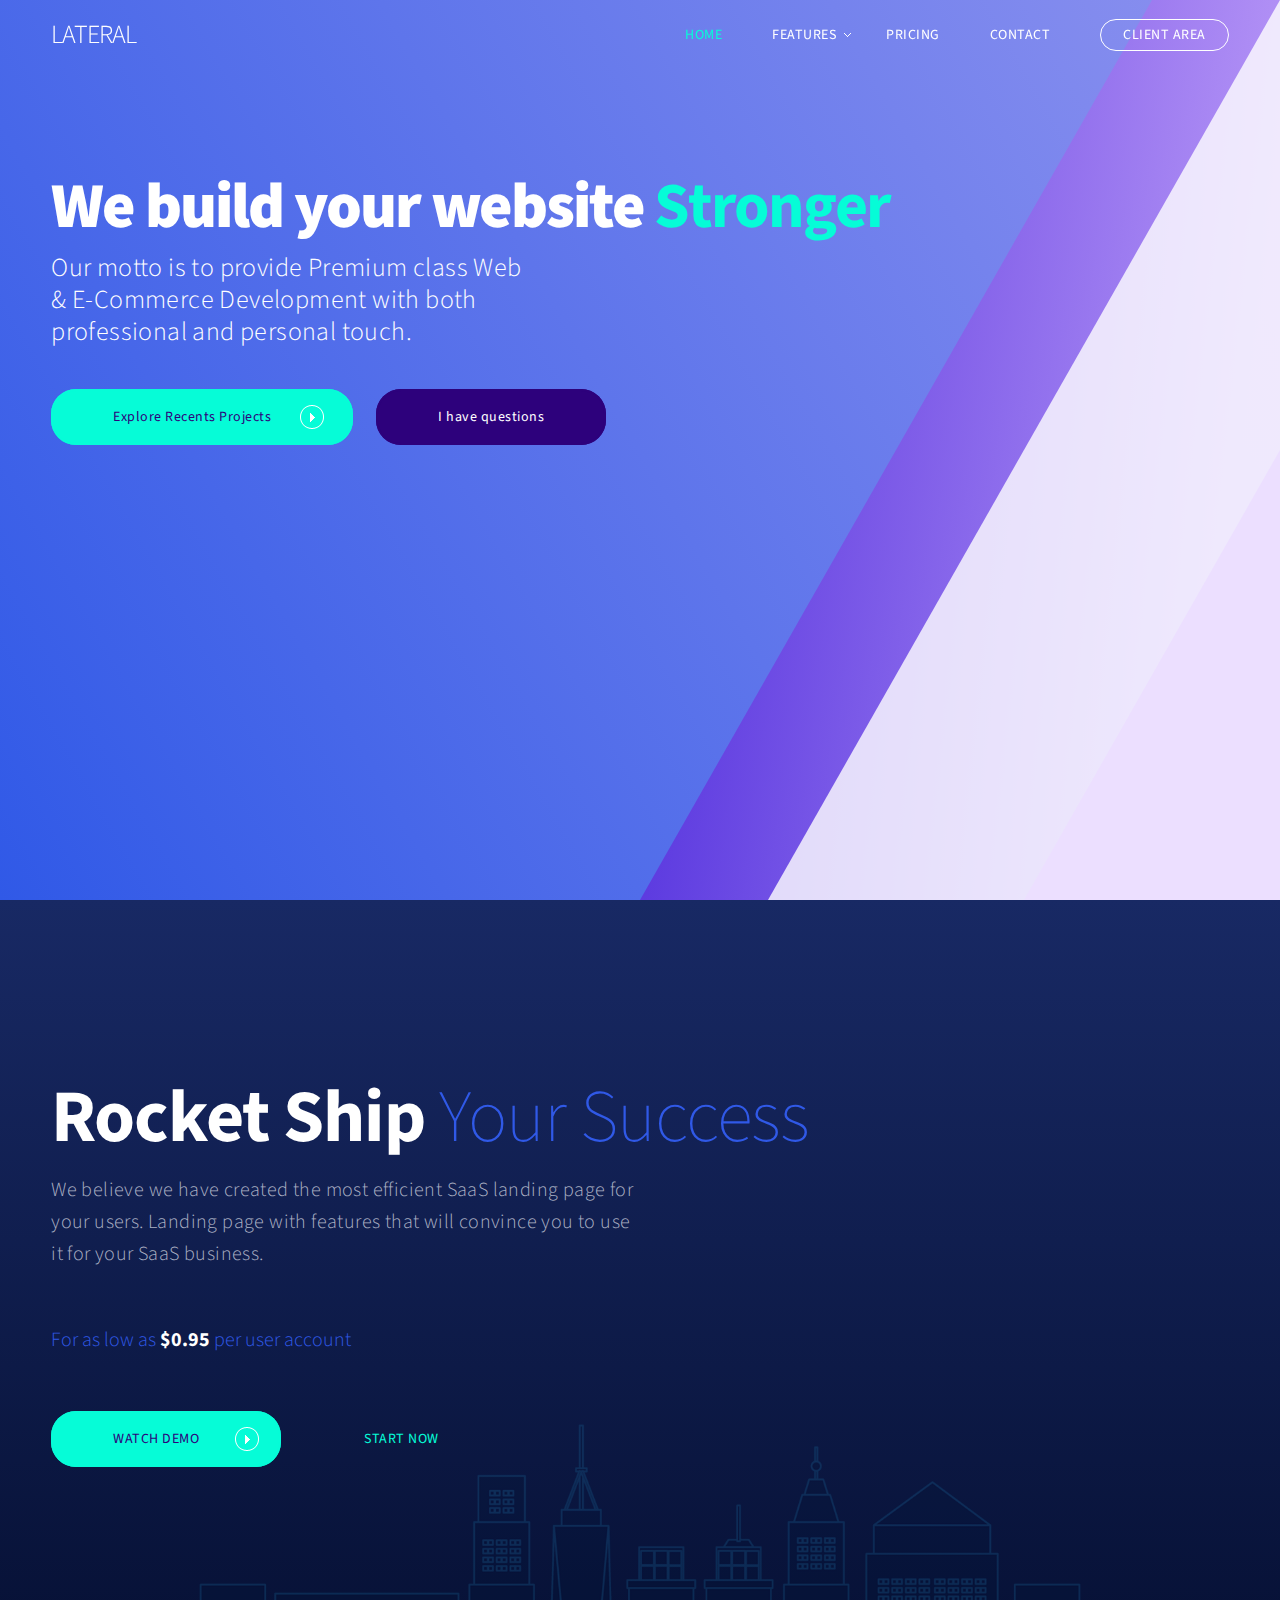
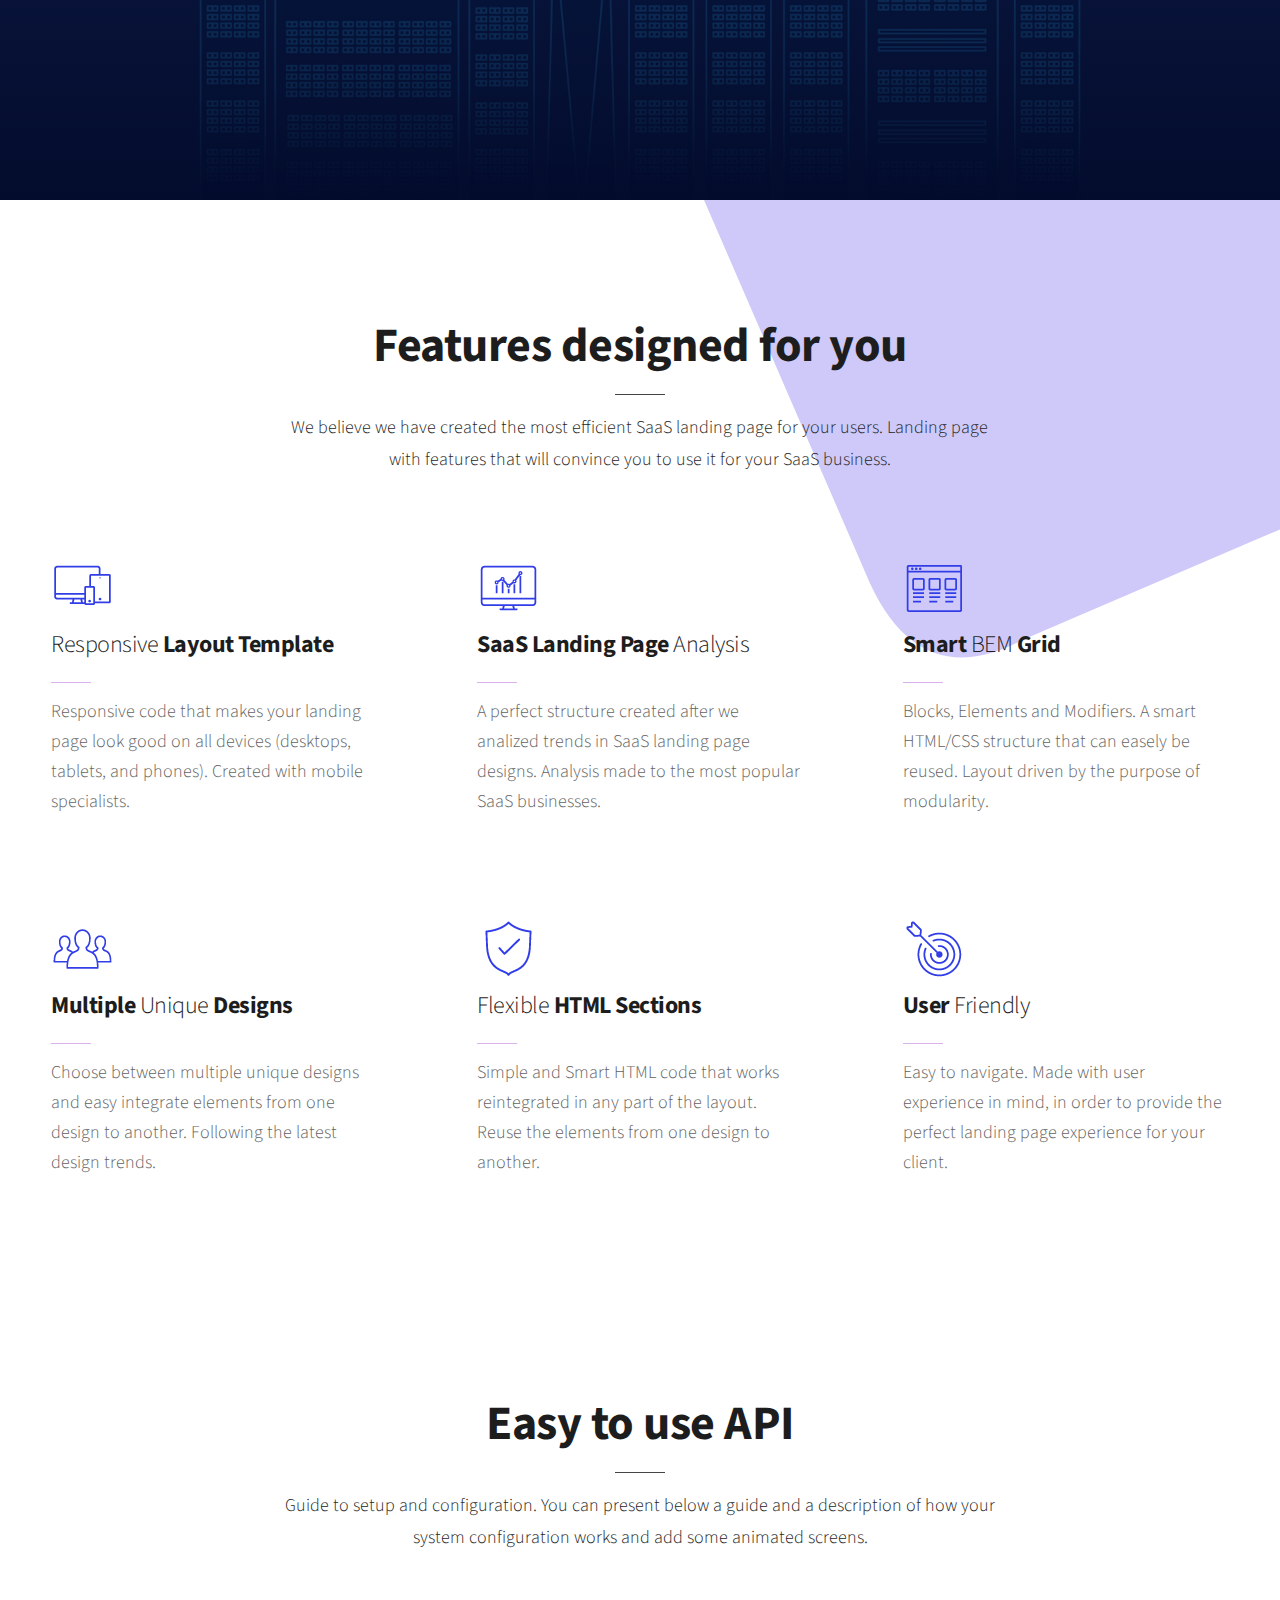
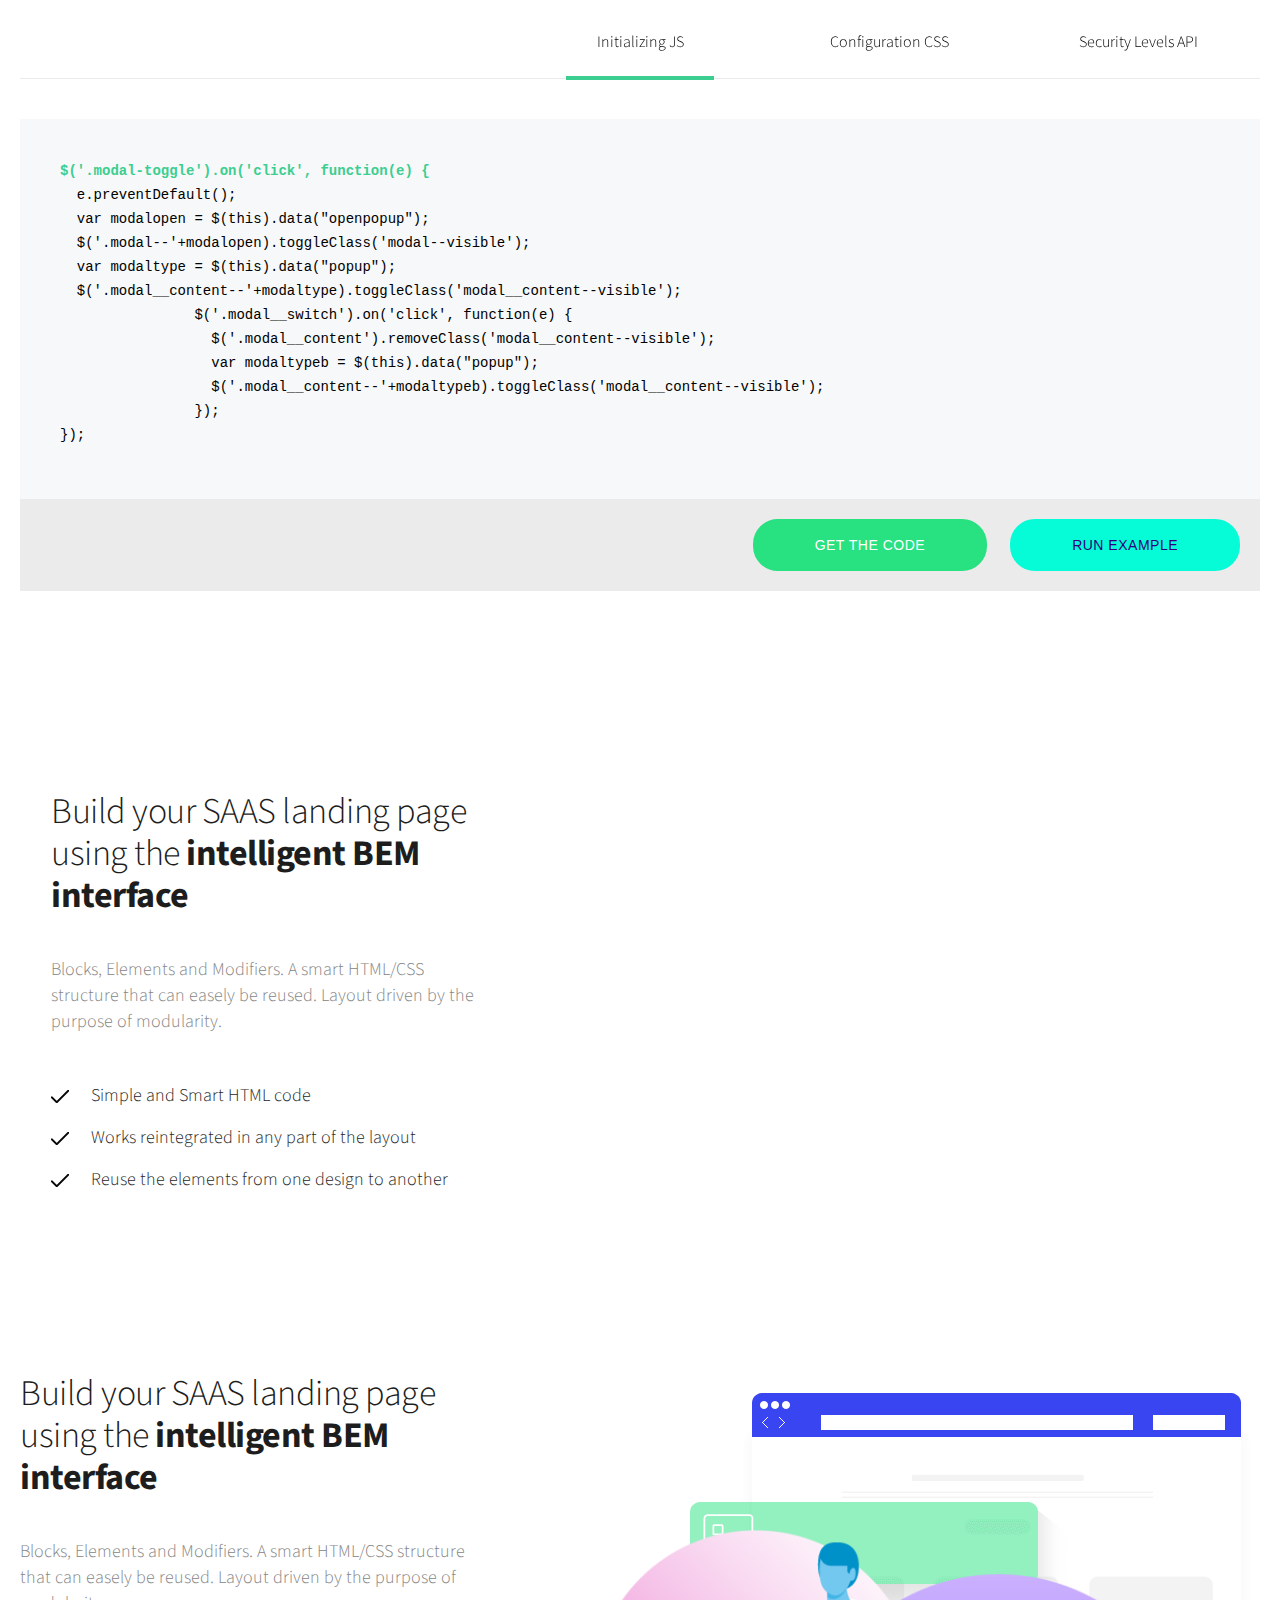
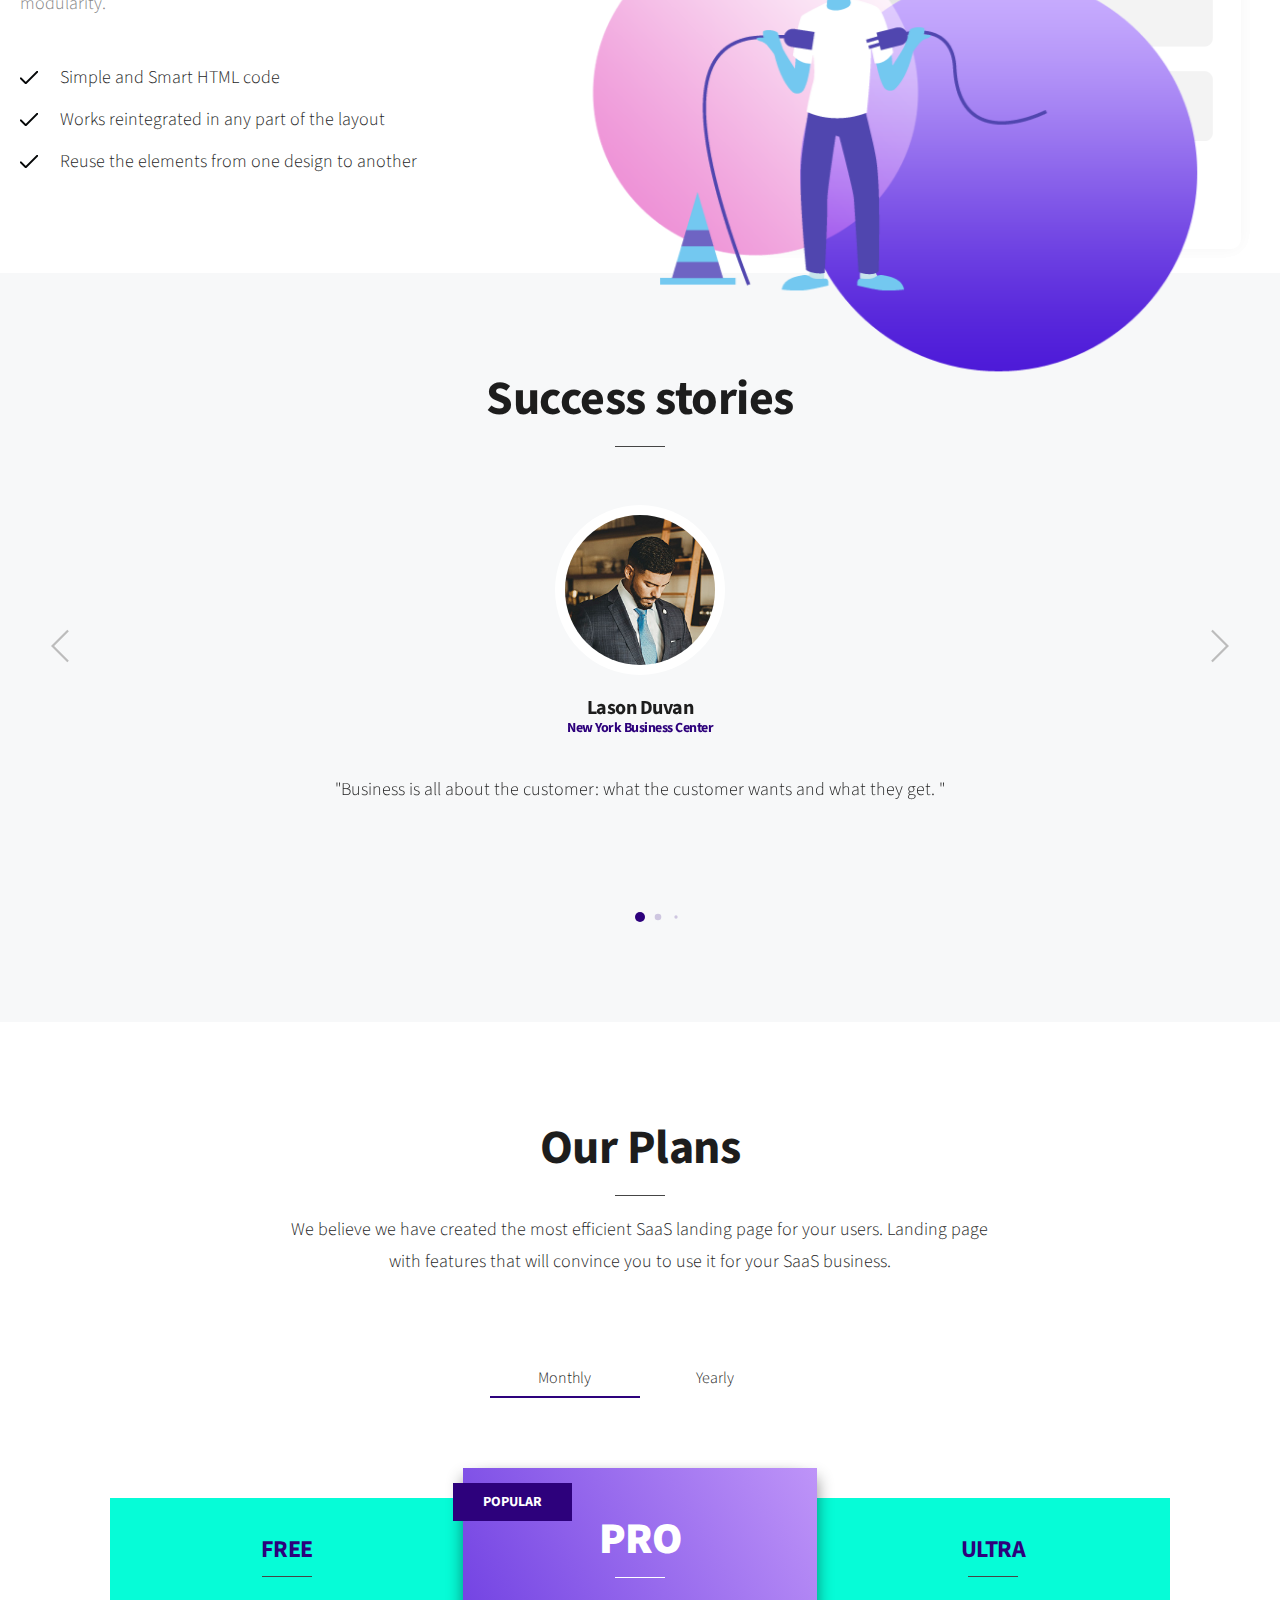
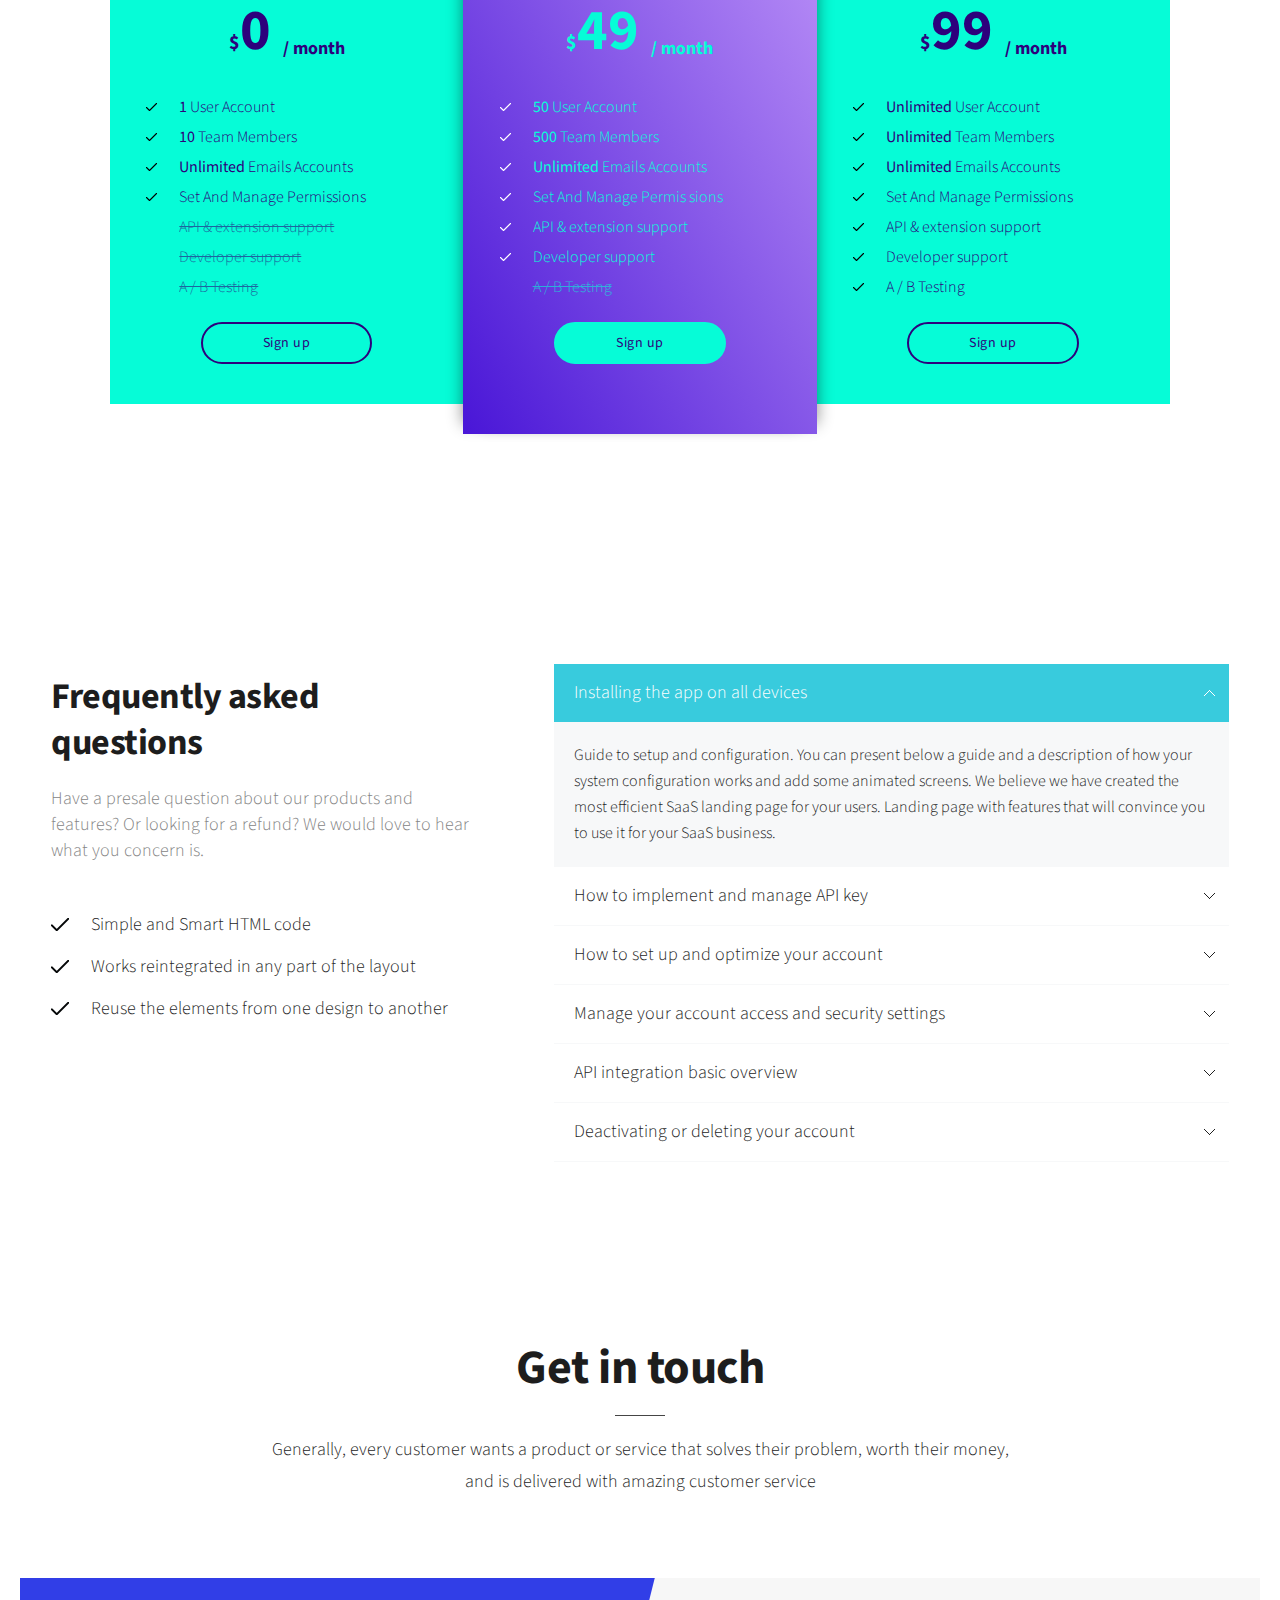
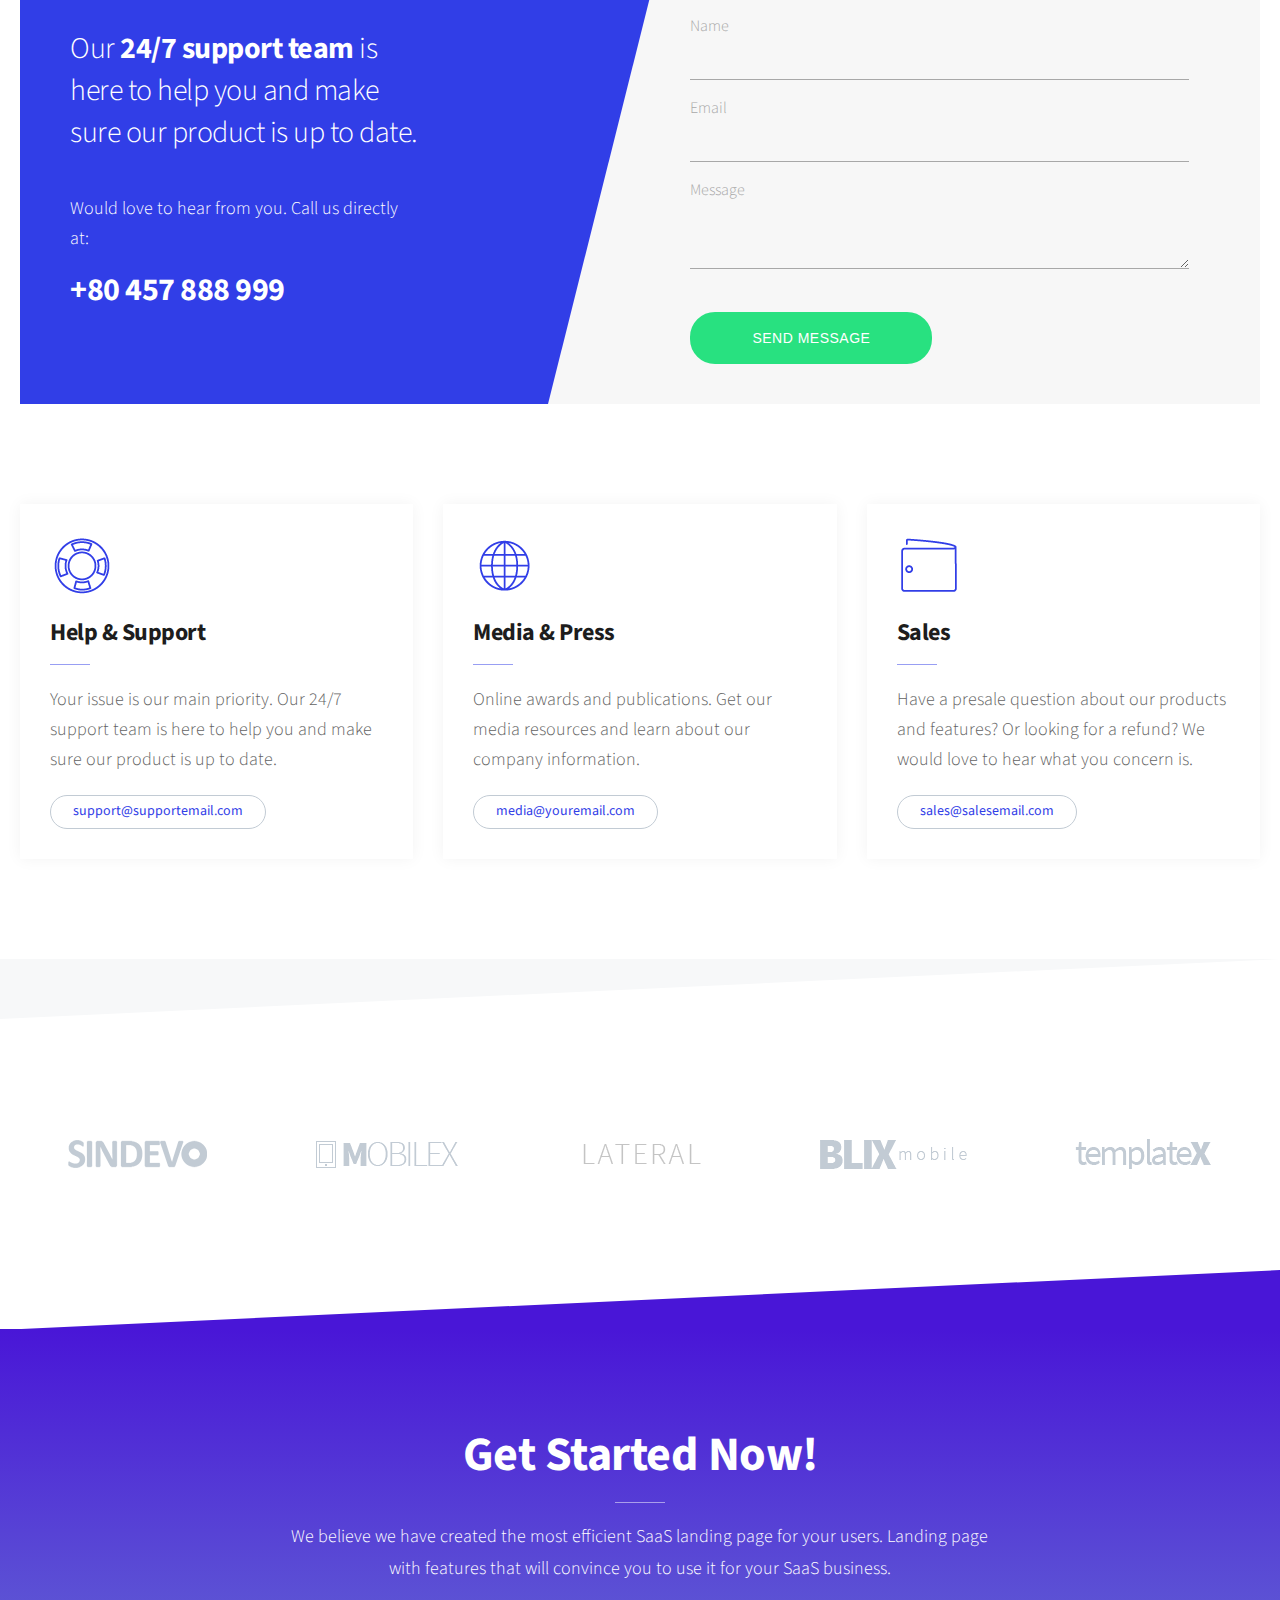
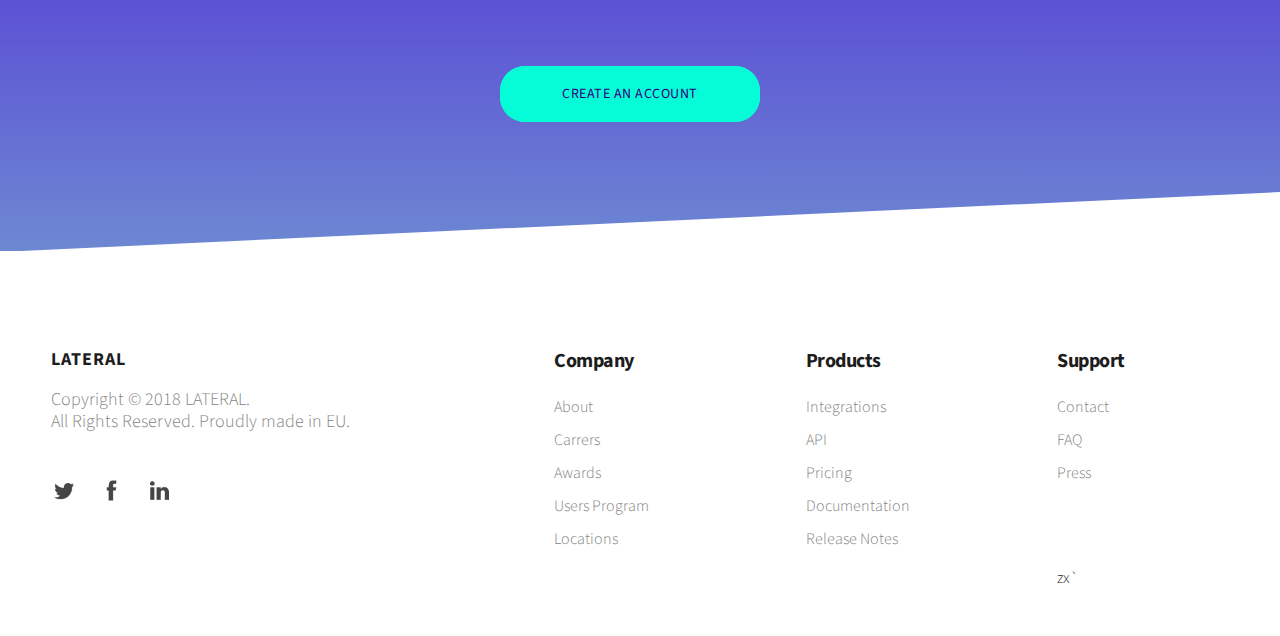
==== index.html @ b5d4213d "first commit" ====
<!DOCTYPE html>
<head>
<meta http-equiv="Content-Type" content="text/html; charset=utf-8" />
<meta name="viewport" content="width=device-width; initial-scale=1; maximum-scale=1" />
<meta name="author" content="SmartTemplates" />
<meta name="description" content="landing page template for saas companies" />
<meta name="keywords" content="landing page template, saas landing page template, saas website template, one page saas template" />
<title>Lateral | Demo 08</title>
<link rel="stylesheet" href="css/swiper.css">
<link rel="stylesheet" href="style.css">
<link href="https://fonts.googleapis.com/css?family=Source+Sans+Pro:300,400,700,900" rel="stylesheet"> 
</head>
<body>
	<header class="header">
		<div class="header__content header__content--fluid-width">
			<div class="header__logo-title">LATERAL</div>
			<nav class="header__menu">                                                                   
				<ul>
					<li><a class="selected header-link" href="#intro">HOME</a></li>
					<li class="menu-item-has-children"><a href="#features" class="header-link">FEATURES</a>
						<ul class="sub-menu">
							<li><a href="#about" class="header-link">OUR PRODUCTS</a></li>
							<li><a href="#about2" class="header-link">HOW IT WORKS</a></li>
							<li><a href="#clients" class="header-link">OUR CLIENTS</a></li>
							<li><a href="#testimonials" class="header-link">TESTIMONIALS</a></li>
							<li><a href="#contact" class="header-link">SUPPORT</a></li>
						</ul>
					</li>
					<li><a href="#pricing" class="header-link">PRICING</a></li>
					<li><a href="#contact" class="header-link">CONTACT</a></li>
					<li class="header__btn header__btn--login modal-toggle" data-openpopup="signuplogin" data-popup="login"><a href="#">CLIENT AREA</a></li>		
				</ul>
			</nav> 
		</div>		
	</header>

	<!-- Section -- intro -->
	<section class="section section--intro" id="intro">
			<div class="section__content section__content--fluid-width section__content--intro">
				<div class="intro">
				    <div class="intro__content">
					<div class="intro__title">
						<strong>We build your website</strong> 
						<div class="intro__title__words-animation">
							<span class="intro__title--word-animated word">Awesome</span>
							<span class="intro__title--word-animated word">Stronger</span>
							<span class="intro__title--word-animated word">Intuitive</span>
						</div>
					</div>
					<div class="intro__subtitle">Our motto is to provide Premium class Web & E-Commerce Development with both professional and personal touch. </div>
					<!-- <div class="intro__description">For as low as <span>5000 INR.</span> per user month</div> -->
					<div class="intro__buttons intro__buttons--left">
						<a href="index.html" class="btn btn--blue-bg btn--play modal-toggle" data-openpopup="animation">Explore Recents Projects</a>
						<a href="index.html" class="btn btn--dark-bg">I have questions</a>
					</div>
				    </div>	
				</div>
			</div>
			<div class="intro-animation">
				<img src="images/intro-animation.png" alt="" title=""/>
			</div>
			<svg class="svg-intro-bottom" xmlns="http://www.w3.org/2000/svg" viewBox="0 0 100 100" preserveAspectRatio="none">
			<defs> <linearGradient id="linear" x1="0" y1="0%" x2="100%" y2="20%" spreadMethod="pad"> <stop offset="0%" stop-color="#4916d7"/> <stop offset="100%" stop-color="#be94f8"/> </linearGradient> </defs>
				<path d="M50,100 L90,0 100,0 100,100 Z" fill="url(#linear)" fill-opacity="0.8"/>
			</svg>
			<svg class="svg-intro-bottom-2" xmlns="http://www.w3.org/2000/svg" viewBox="0 0 100 100" preserveAspectRatio="none">
				<path d="M60,100 L100,0 100,0 100,100 Z" fill="#ffffff" fill-opacity="0.8"/>
			</svg>
			<svg class="svg-intro-bottom-3" xmlns="http://www.w3.org/2000/svg" viewBox="0 0 100 100" preserveAspectRatio="none">
				<path d="M80,100 L100,50 100,100 Z" fill="#ecdfff"/>
			</svg>
	</section>
	

		<!-- Section -- intro -->
		<section class="section section--intro1" id="intro">
			<div class="section__content1 section__content--fluid-width section__content--intro1">
				<div class="intro1">
				    <div class="intro__content1">
					<div class="intro__title1"><span>Rocket Ship </span>Your Success</div>
					<div class="intro__subtitle1">We believe we have created the most efficient SaaS landing page for your users. Landing page with features that will convince you to use it for your SaaS business. </div>
					<div class="intro__description1">For as low as <span>$0.95</span> per user account</div>
					<div class="intro__buttons1 intro__buttons--left">
						<a href="index.html" class="btn btn--blue-bg btn--play modal-toggle" data-openpopup="animation">WATCH DEMO</a>
						<a href="index.html" class="btn btn--red-bg">START NOW</a>
					</div>
				    </div>	
				</div>
			</div>
			<div class="intro-animation1">
				<img src="images/intro-animation1.png" alt="" title=""/>
			</div>
	</section>

	

	<!-- Section -- features -->
	<section class="section section--features" id="features">

		<div class="section__content section__content--fluid-width section__content--features">
				<h2 class="section__title section__title--centered section__title--features">Features designed for you</h2>
			<div class="section__description section__description--centered section__description--features">
			We believe we have created the most efficient SaaS landing page for your users. Landing page with features that will convince you to use it for your SaaS business.
			</div>
			<div class="grid grid--3col grid--features">
			
				<div class="grid__item">
					<div class="grid__icon"><img src="images/icons/icons-64-blue/responsive-64.png" alt="" title=""/></div>
					<h3 class="grid__title"><span>Responsive</span> Layout Template</h3>
					<p class="grid__text">Responsive code that makes your landing page look good on all devices (desktops, tablets, and phones). Created with mobile specialists.</p>
				</div>
				
				<div class="grid__item">
					<div class="grid__icon"><img src="images/icons/icons-64-blue/desktop-chart-64.png" alt="" title=""/></div>
					<h3 class="grid__title">SaaS Landing Page <span>Analysis</span></h3>
					<p class="grid__text">A perfect structure created after we analized trends in SaaS landing page designs. Analysis made to the most popular SaaS businesses.</p>
				</div>
				
				<div class="grid__item">
					<div class="grid__icon"><img src="images/icons/icons-64-blue/browser-64.png" alt="" title=""/></div>
					<h3 class="grid__title">Smart <span>BEM</span> Grid</h3>
					<p class="grid__text">Blocks, Elements and Modifiers. A smart HTML/CSS structure that can easely be reused. Layout driven by the purpose of modularity.</p>
				</div>
			</div>	
			<div class="grid grid--3col grid--features">	
				<div class="grid__item">
					<div class="grid__icon"><img src="images/icons/icons-64-blue/users-64.png" alt="" title=""/></div>
					<h3 class="grid__title">Multiple <span>Unique</span> Designs</h3>
					<p class="grid__text">Choose between multiple unique designs and easy integrate elements from one design to another. Following the latest design trends.</p>
				</div>
				
				<div class="grid__item">
					<div class="grid__icon"><img src="images/icons/icons-64-blue/security-64.png" alt="" title=""/></div>
					<h3 class="grid__title"><span>Flexible</span> HTML Sections</h3>
					<p class="grid__text">Simple and Smart HTML code that works reintegrated in any part of the layout. Reuse the elements from one design to another.</p>
				</div>
				
				<div class="grid__item">
					<div class="grid__icon"><img src="images/icons/icons-64-blue/target-64.png" alt="" title=""/></div>
					<h3 class="grid__title">User <span>Friendly</span></h3>
					<p class="grid__text">Easy to navigate. Made with user experience in mind, in order to provide the perfect landing page experience for your client.</p>
				</div>
			</div>
			<div class="clear"></div>
		</div>
		<svg class="svg-features-top" xmlns="http://www.w3.org/2000/svg" viewBox="0 0 100 100" preserveAspectRatio="none">
			<path d="M55,0 L68,35 Q72,45 80,40 L100,30 100,0 Z" fill="#cec9f9"/>
		</svg>

		
</section>
	
	<!-- Section -- How it works -->
	<section class="section" id="hiw">

		<div class="section__content section__content--fix-width section__content--padding">
				<h2 class="section__title section__title--centered">Easy to use API</h2>
			<div class="section__description section__description--centered">
			Guide to setup and configuration. You can present below a guide and a description of how your system configuration works and add some animated screens.
			</div>
				 <div class="hiw">
						<div class="hiw-titles">
							<div class="hiw-titles__wrapper swiper-wrapper">
								<div class="hiw-titles__slide swiper-slide">
								<span>Initializing JS</span>
								</div>
								<div class="hiw-titles__slide swiper-slide">
								<span>Configuration CSS</span>
								</div>
								<div class="hiw-titles__slide swiper-slide">
								<span>Security Levels API</span>
								</div>
								<div class="hiw-titles__slide swiper-slide">
								<span>Add Instances</span>
								</div>
								<div class="hiw-titles__slide swiper-slide">
								<span>General API Settings</span>
								</div>
							</div>	
						</div>								   

						<div class="hiw-content">
							<div class="hiw-content__wrapper swiper-wrapper">
								<div class="hiw-content__slide swiper-slide">
										<pre>
<strong>$('.modal-toggle').on('click', function(e) {</strong>
  e.preventDefault();
  var modalopen = $(this).data("openpopup");
  $('.modal--'+modalopen).toggleClass('modal--visible');
  var modaltype = $(this).data("popup");
  $('.modal__content--'+modaltype).toggleClass('modal__content--visible');
		$('.modal__switch').on('click', function(e) {
		  $('.modal__content').removeClass('modal__content--visible');
		  var modaltypeb = $(this).data("popup");
		  $('.modal__content--'+modaltypeb).toggleClass('modal__content--visible');
		});
});
										</pre>										
								 </div>
								<div class="hiw-content__slide swiper-slide">
										<pre>
<strong>.hiw-titles__slide{</strong>
	 width: calc(100% / 5);
	 cursor:pointer;
	 padding:30px 0; 
	 margin:0 0 -2px 0;
	 text-align:center;
	 opacity:.4;
	 -webkit-transition: all 1s;
	-moz-transition: all 1s;
	transition: all 1s;
}
										</pre>		
								</div>				
								<div class="hiw-content__slide swiper-slide">
										<pre>
<strong>$(".input__field").focus(function(){</strong>
	$(this).parent().addClass('input--filled');
});

<strong>$('.input__field').blur(function()</strong>
{
	if( !$(this).val() ) {
		  $(this).parent().removeClass('input--filled');
	}
});
										</pre>			
								 </div>
								<div class="hiw-content__slide swiper-slide">
										<pre>
<strong>$('.modal-toggle').on('click', function(e) {</strong>
  e.preventDefault();
  var modalopen = $(this).data("openpopup");
  $('.modal--'+modalopen).toggleClass('modal--visible');
  var modaltype = $(this).data("popup");
  $('.modal__content--'+modaltype).toggleClass('modal__content--visible');
		$('.modal__switch').on('click', function(e) {
		  $('.modal__content').removeClass('modal__content--visible');
		  var modaltypeb = $(this).data("popup");
		  $('.modal__content--'+modaltypeb).toggleClass('modal__content--visible');
		});
});
										</pre>				
								</div>
								<div class="hiw-content__slide swiper-slide">
										<pre>
<strong>.hiw-titles__slide{</strong>
	 width: calc(100% / 5);
	 cursor:pointer;
	 padding:30px 0; 
	 margin:0 0 -2px 0;
	 text-align:center;
	 opacity:.4;
	 -webkit-transition: all 1s;
	-moz-transition: all 1s;
	transition: all 1s;
}
										</pre>			
								</div>
							</div>
						</div>
						
						<div class="hiw-buttons">
							<button class="btn btn--green-bg">GET THE CODE</button>
							<button class="btn btn--blue-bg">RUN EXAMPLE</button>
						</div>
		
				</div>
		</div>
</section>



	<!-- Section -- about -->
	<section class="section" id="about">

			<div class="section__content section__content--fluid-width section__content--about">
				<div class="grid grid--5col grid--about">
				
					<div class="grid__item grid__item--x2">
						<h3 class="grid__title">Build your SAAS landing page using the <span>intelligent BEM interface</span></h3>
						<p class="grid__text">Blocks, Elements and Modifiers. A smart HTML/CSS structure that can easely be reused. Layout driven by the purpose of modularity.</p>
						<ul class="grid__list">
							<li>Simple and Smart HTML code</li> 
							<li>Works reintegrated in any part of the layout</li> 
							<li>Reuse the elements from one design to another</li> 
						</ul>
						
					</div>
					<div class="grid__item grid__item--x3">
						<div class="grid__image grid__image--right" data-paroller-factor="0.2" data-paroller-type="foreground" data-paroller-direction="vertical"><img src="images/desktop-frame-about.png" alt="" title=""/></div>
					</div>
				</div>
			</div>
		
	</section>
	<!-- Section -- about -->

	<!-- Section -- about -->
	<section class="section" id="about2">

		<div class="section__content section__content--fix-width section__content--padding">
			<div class="grid grid--5col grid--about">
			
				<div class="grid__item grid__item--x2">
					<h3 class="grid__title">Build your SAAS landing page using the <span>intelligent BEM interface</span></h3>
					<p class="grid__text">Blocks, Elements and Modifiers. A smart HTML/CSS structure that can easely be reused. Layout driven by the purpose of modularity.</p>
					<ul class="grid__list">
						<li>Simple and Smart HTML code</li> 
						<li>Works reintegrated in any part of the layout</li> 
						<li>Reuse the elements from one design to another</li> 
					</ul>
					
				</div>
				<div class="grid__item grid__item--x3">
					<div class="grid__image grid__image--right"><img src="images/desktop-frame-about.gif" alt="" title=""/></div>
				</div>
			</div>
		</div>
	</section>
	



	
	<!-- Section -- testimonials -->
	<section class="section section--testimonials" id="testimonials">

			<div class="section__content section__content--fluid-width section__content--padding">
			        <h2 class="section__title section__title--centered">Success stories</h2>
					  <div class="testimonials">
						<div class="testimonials__content swiper-wrapper">
							  <div class="testimonials__slide swiper-slide">
								<div class="testimonials__thumb" data-swiper-parallax="-50%"><img src="images/avatar-1.jpg" alt="" title=""/></div>
								<div class="testimonials__source">Lason Duvan <a href="#">New York Business Center</a></div>
								<div class="testimonials__text" data-swiper-parallax="-100%"><p>"Business is all about the customer: what the customer wants and what they get. "</p></div>
								
							  </div>
							  <div class="testimonials__slide swiper-slide">
								<div class="testimonials__thumb" data-swiper-parallax="-50%"><img src="images/avatar-2.jpg" alt="" title=""/></div>
								<div class="testimonials__source">Jada Sacks <a href="#">Paris Tehnics</a></div>
								<div class="testimonials__text" data-swiper-parallax="-100%"><p>" I've internalized it to the point of understanding that the success of my actions and/or endeavors"</p></div>
								
							  </div>
							  <div class="testimonials__slide swiper-slide">
								<div class="testimonials__thumb" data-swiper-parallax="-50%"><img src="images/avatar-3.jpg" alt="" title=""/></div>
								<div class="testimonials__source">Lason Duvan <a href="#">Music Software</a></div>
								<div class="testimonials__text" data-swiper-parallax="-100%"><p>"The American Dream is that any man or woman, despite of his or her background, can change their circumstances"</p></div>
								
							  </div>
							  <div class="testimonials__slide swiper-slide">
								<div class="testimonials__thumb" data-swiper-parallax="-50%"><img src="images/avatar-4.jpg" alt="" title=""/></div>
								<div class="testimonials__source">Duran Jackson <a href="#">New York Business Center</a></div>
								<div class="testimonials__text" data-swiper-parallax="-100%"><p>"Generally, every customer wants a product or service that solves their problem, worth their money"</p></div>
								
							  </div>
							  <div class="testimonials__slide swiper-slide">
								<div class="testimonials__thumb" data-swiper-parallax="-50%"><img src="images/avatar-5.jpg" alt="" title=""/></div>
								<div class="testimonials__source">Maria Allesi <a href="#">Italy Solutions</a></div>
								<div class="testimonials__text" data-swiper-parallax="-100%"><p>"No one can make you successful; the will to success comes from within.' I've made this my motto."</p></div>
								
							  </div>
							  <div class="testimonials__slide swiper-slide">
								<div class="testimonials__thumb" data-swiper-parallax="-50%"><img src="images/avatar-6.jpg" alt="" title=""/></div>
								<div class="testimonials__source">Jenifer Patrison<a href="#">App Dating</a></div>
								<div class="testimonials__text" data-swiper-parallax="-100%"><p>"Can change their circumstances and rise as high as they are willing to work"</p></div>
								
							  </div>  
						</div>
						
						<div class="testimonials__pagination swiper-pagination"></div>
						        <div class="testimonials__button--next swiper-button-next"></div>
							<div class="testimonials__button--prev swiper-button-prev"></div>
					</div>
				<div class="clear"></div>
			</div>
		
	</section>	
	
	
	<!-- Section -- pricing -->
	<section class="section" id="pricing">

			<div class="section__content section__content--fluid-width section__content--padding">
			        <h2 class="section__title section__title--centered">Our Plans</h2>
				<div class="section__description section__description--centered">
				We believe we have created the most efficient SaaS landing page for your users. Landing page with features that will convince you to use it for your SaaS business.
				</div>
				
					
					<div class="pricing">
						<div class="pricing__switcher switcher">
							<div class="switcher__buttons">
								<div class="switcher__button switcher__button--enabled">Monthly</div> 
								<div class="switcher__button">Yearly</div>
								<div class="switcher__border"></div>
							</div>
							
						</div>

					
						<div class="pricing__plan">
							<h3 class="pricing__title">FREE</h3>   
							<div class="pricing__values">
								<div class="pricing__value pricing__value--show"><span>$</span>0 <b>/ month</b></div>
								<div class="pricing__value pricing__value--hide pricing__value--hidden"><span>$</span>0 <b>/ yearly</b></div>
							</div>	
							<ul class="pricing__list">
								<li><b>1</b> User Account</li>
								<li><b>10</b> Team Members</li>
								<li><b>Unlimited</b> Emails Accounts</li>	
								<li>Set And Manage Permissions</li>
								<li class="disabled">API &amp; extension support</li>	
								<li class="disabled">Developer support</li>
					 			<li class="disabled">A / B Testing</li>			
							</ul> 
							<a class="pricing__signup" href="">Sign up</a>
						</div>
						<div class="pricing__plan pricing__plan--popular">
						         <div class="pricing__badge-bg"></div>
							 <div class="pricing__badge-text">POPULAR</div>
							<h3 class="pricing__title">PRO</h3>       
							<div class="pricing__values">
								<div class="pricing__value pricing__value--show"><span>$</span>49 <b>/ month</b></div>
								<div class="pricing__value pricing__value--hide pricing__value--hidden"><span>$</span>529 <b>/ yearly</b></div>
							</div>
							<ul class="pricing__list">
								<li><b>50</b> User Account</li>
								<li><b>500</b> Team Members</li>
								<li><b>Unlimited</b> Emails Accounts</li>	
								<li>Set And Manage Permis sions</li>
								<li>API &amp; extension support</li>	
								<li>Developer support</li>
					 			<li class="disabled">A / B Testing</li>		
							</ul> 
							<a class="pricing__signup" href="">Sign up</a>
						</div>
						<div class="pricing__plan">
							<h3 class="pricing__title">ULTRA</h3>       
							<div class="pricing__values">
								<div class="pricing__value pricing__value--show"><span>$</span>99 <b>/ month</b></div>
								<div class="pricing__value pricing__value--hide pricing__value--hidden"><span>$</span>900 <b>/ yearly</b></div>
							</div>
							<ul class="pricing__list">
								<li><b>Unlimited</b> User Account</li>
								<li><b>Unlimited</b> Team Members</li>
								<li><b>Unlimited</b> Emails Accounts</li>	
								<li>Set And Manage Permissions</li>
								<li>API &amp; extension support</li>	
								<li>Developer support</li>
					 			<li>A / B Testing</li>
			
							</ul> 
							<a class="pricing__signup" href="">Sign up</a>
						</div> 	
					</div>
				
				<div class="clear"></div>
			</div>
		
	</section>

	<!-- Section -->
	<section class="section" id="faq">
		<div class="section__content section__content--fluid-width section__content--padding">

			<div class="grid grid--5col grid--faq">
			
				<div class="grid__item grid__item--x2">
					<h3 class="grid__title">Frequently asked questions</h3>
					<p class="grid__text">Have a presale question about our products and features? Or looking for a refund? We would love to hear what you concern is. </p>
					<ul class="grid__list">
						<li>Simple and Smart HTML code</li> 
						<li>Works reintegrated in any part of the layout</li> 
						<li>Reuse the elements from one design to another</li> 
					</ul>
					
				</div>
				<div class="grid__item grid__item--x3">
					<div class="faq">
						<div class="faq__item">
						  <input class="faq__input" id="faq1" type="radio" name="faq" checked>
						  <label class="faq__label" for="faq1">Installing the app on all devices <span></span></label>
						  <div class="faq__content">
							<p>Guide to setup and configuration. You can present below a guide and a description of how your system configuration works and add some animated screens. We believe we have created the most efficient SaaS landing page for your users. Landing page with features that will convince you to use it for your SaaS business. </p>
						  </div>
						</div>
						<div class="faq__item">
						  <input class="faq__input" id="faq2" type="radio" name="faq">
						  <label class="faq__label" for="faq2">How to implement and manage API key <span></span></label>
						  <div class="faq__content">
							<p>We believe we have created the most efficient SaaS landing page for your users. Landing page with features that will convince you to use it for your SaaS business. Generally, every customer wants a product or service that solves their problem, worth their money, and is delivered with amazing customer service </p>
						  </div>
						</div>
						<div class="faq__item">
						  <input class="faq__input" id="faq3" type="radio" name="faq">
						  <label class="faq__label" for="faq3">How to set up and optimize your account <span></span></label>
						  <div class="faq__content">
							<p>Landing page with features that will convince you to use it for your SaaS business. Generally, every customer wants a product or service that solves their problem, worth their money, and is delivered with amazing customer serviceWe believe we have created the most efficient SaaS landing page for your users.  </p>
						  </div>
						</div>
						<div class="faq__item">
						  <input class="faq__input" id="faq4" type="radio" name="faq">
						  <label class="faq__label" for="faq4">Manage your account access and security settings <span></span></label>
						  <div class="faq__content">
							<p>Guide to setup and configuration. You can present below a guide and a description of how your system configuration works and add some animated screens. We believe we have created the most efficient SaaS landing page for your users. Landing page with features that will convince you to use it for your SaaS business. </p>
						  </div>
						</div>
						<div class="faq__item">
						  <input class="faq__input" id="faq5" type="radio" name="faq">
						  <label class="faq__label" for="faq5">API integration basic overview <span></span></label>
						  <div class="faq__content">
							<p>We believe we have created the most efficient SaaS landing page for your users. Landing page with features that will convince you to use it for your SaaS business. Generally, every customer wants a product or service that solves their problem, worth their money, and is delivered with amazing customer service </p>
						  </div>
						</div>
						<div class="faq__item">
						  <input class="faq__input" id="faq6" type="radio" name="faq">
						  <label class="faq__label" for="faq6">Deactivating or deleting your account <span></span></label>
						  <div class="faq__content">
							<p>Landing page with features that will convince you to use it for your SaaS business. Generally, every customer wants a product or service that solves their problem, worth their money, and is delivered with amazing customer serviceWe believe we have created the most efficient SaaS landing page for your users.  </p>
						  </div>
						</div>
					</div>
				</div>
			</div>
			
			


		</div>
</section>
<!-- Section contact -->
<section class="section" id="contact">

	<div class="section__content section__content--fix-width section__content--padding">
			<h2 class="section__title section__title--centered">Get in touch</h2>
		<div class="section__description section__description--centered">
		Generally, every customer wants a product or service that solves their problem, worth their money, and is delivered with amazing customer service
		</div>
	
		<div class="grid grid--5col grid--contact">
			   
			<div class="grid__item grid__item--x2 grid__item--padding">
				<h3 class="grid__title">Our <span>24/7 support team</span> is here to help you and make sure our product is up to date.</h3>
				<p class="grid__text" style="color:white;">Would love to hear from you. Call us directly at:</p>
				<a href="tel:+80457888999" class="grid__more">+80 457 888 999</a>
			</div>
			<div class="grid__item grid__item--x3 grid__item--form">
					<div class="grid__form form">
						<svg class="svg-form-left" xmlns="http://www.w3.org/2000/svg" viewBox="0 0 100 100" preserveAspectRatio="none"><polygon fill="#313ee7" points="0,0 100,0 0,100"/></svg>
						<form class="form__container" id="ContactForm" method="post" action="index.html">
						
						<div class="form__row">
								<label class="form__label" for="namec">Name</label>
							<input name="namec" id="namec" class="form__input" type="text"/>
							<span class="form__row-border"></span>
						</div>
						<div class="form__row">
								<label class="form__label">Email</label>
							<input name="emailc" class="form__input" type="text"/>	
							<span class="form__row-border"></span>									
						</div>
						<div class="form__row">
								 <label class="form__label">Message</label>
							<textarea name="message" class="form__textarea" rows="3" cols="3"></textarea>
							<span class="form__row-border"></span>
						</div>
						
						
						<input type="submit" name="submit" class="form__submit btn btn--green-bg" id="submitc" value="SEND MESSAGE" />
						</form>
					</div>
			</div>
		</div>
	</div>

</section>
	
<!-- Section -->
<section class="section" id="support">
	<div class="section__content section__content--fix-width section__content--padding">	
		<div class="grid grid--3col grid--support">
		
			<div class="grid__item grid__item--padding">
				<div class="grid__icon"><img src="images/icons/icons-64-blue/support-64.png" alt="" title=""/></div>
				<h3 class="grid__title">Help &amp; Support</h3>
				<p class="grid__text">Your issue is our main priority. Our 24/7 support team is here to help you and make sure our product is up to date.</p>
				<a href="#" class="grid__more">support@supportemail.com</a>
			</div>
			<div class="grid__item grid__item--padding">
				<div class="grid__icon"><img src="images/icons/icons-64-blue/globe-64.png" alt="" title=""/></div>
				<h3 class="grid__title">Media &amp; Press</h3>
				<p class="grid__text">Online awards and publications. Get our media resources and learn about our company information.		
				</p>
				<a href="#" class="grid__more">media@youremail.com</a>
			</div>
			<div class="grid__item grid__item--padding">
				<div class="grid__icon"><img src="images/icons/icons-64-blue/wallet-64.png" alt="" title=""/></div>
				<h3 class="grid__title">Sales</h3>
				<p class="grid__text">Have a presale question about our products and features? Or looking for a refund? We would love to hear what you concern is.
				</p>
				<a href="#" class="grid__more">sales@salesemail.com</a>
			</div>
		</div>
		<div class="clear"></div>
	</div>

</section>


	<!-- Section -->
	<section class="section section--clients" id="clients">
			<div class="section__content section__content--fluid-width">
				<div class="grid grid--5col">
				
					<div class="grid__item">
						<div class="grid__client-logo"><a href="#"><img src="images/clients/clients-logo1.png" alt="" title=""/></a></div>
					</div>
					<div class="grid__item">
						<div class="grid__client-logo"><a href="#"><img src="images/clients/clients-logo2.png" alt="" title=""/></a></div>
					</div>
					<div class="grid__item">
						<div class="grid__client-logo"><a href="#"><img src="images/clients/clients-logo3.png" alt="" title=""/></a></div>
					</div>
					<div class="grid__item">
						<div class="grid__client-logo"><a href="#"><img src="images/clients/clients-logo4.png" alt="" title=""/></a></div>
					</div>
					<div class="grid__item">
						<div class="grid__client-logo"><a href="#"><img src="images/clients/clients-logo5.png" alt="" title=""/></a></div>
					</div>
				</div>

			</div>
			<svg class="svg-clients-top" xmlns="http://www.w3.org/2000/svg" viewBox="0 0 100 100" preserveAspectRatio="none">
				<path d="M0,30 L100,0 0,0 Z" fill="#f7f8f9"/>
			</svg>
			<svg class="svg-cta-top" xmlns="http://www.w3.org/2000/svg" viewBox="0 0 100 100" preserveAspectRatio="none">
				<path d="M0,100 L100,70 100,100 Z" fill="#4916d7"/>
			</svg>
	</section>
	<!-- Section -->
	<section class="section section--cta" id="cta">
			<div class="section__content section__content--fluid-width section__content--padding section__content--cta">
			        <h2 class="section__title section__title--centered section__title--cta">Get Started Now!</h2>
				<div class="section__description section__description--centered section__description--cta">
				We believe we have created the most efficient SaaS landing page for your users. Landing page with features that will convince you to use it for your SaaS business.
				</div>
				<div class="intro__buttons intro__buttons--centered">
				<a href="index.html" class="btn btn--blue-bg">CREATE AN ACCOUNT</a>
				</div>
			</div>
			<svg class="svg-cta-bottom" xmlns="http://www.w3.org/2000/svg" viewBox="0 0 100 100" preserveAspectRatio="none">
				<path d="M0,100 L100,70 100,100 Z" fill="#ffffff"/>
			</svg>
	</section>
	

	
	<footer class="footer" id="footer">
			<div class="footer__content footer__content--fluid-width footer__content--svg">
			
				<div class="grid grid--5col">
				
					<div class="grid__item grid__item--x2">
						<h3 class="grid__title grid__title--footer-logo">LATERAL</h3>
						<p class="grid__text grid__text--copyright">Copyright &copy; 2018 LATERAL.  <br />All Rights Reserved. Proudly made in EU. </p>
						<ul class="grid__list grid__list--sicons">
								<li><a href="#"><img src="images/social/black/twitter.png" alt="" title=""/></a></li>
								<li><a href="#"><img src="images/social/black/facebook.png" alt="" title=""/></a></li>
								<li><a href="#"><img src="images/social/black/linkedin.png" alt="" title=""/></a></li>
						</ul>
					</div>
					<div class="grid__item">
						<h3 class="grid__title grid__title--footer">Company</h3>
						<ul class="grid__list grid__list--fmenu">
								<li><a href="#">About</a></li>
								<li><a href="#">Carrers</a></li>
								<li><a href="#">Awards</a></li>
								<li><a href="#">Users Program</a></li>
								<li><a href="#">Locations</a></li>
						</ul>
					</div>
					<div class="grid__item">
						<h3 class="grid__title grid__title--footer">Products</h3>
						<ul class="grid__list grid__list--fmenu">
	
								<li><a href="#">Integrations</a></li>
								<li><a href="#">API</a></li>
								<li><a href="#">Pricing</a></li>
								<li><a href="#">Documentation</a></li>
								<li><a href="#">Release Notes</a></li>
						</ul>
					</div>
					<div class="grid__item">
						<h3 class="grid__title grid__title--footer">Support</h3>
						<ul class="grid__list grid__list--fmenu">
								<li><a href="#">Contact</a></li>
								<li><a href="#">FAQ</a></li>
								<li><a href="#">Press</a></li>
								
						</ul>
					</div>zx`
					
				</div>
				
				
			</div>


	</footer>
	

	  <section class="modal modal--signuplogin">
		<div class="modal__overlay modal__overlay--toggle"></div>
		<div class="modal__wrapper modal-transition">
		  
		<div class="modal__body">
		        
			<div class="modal__content modal__content--login">
				<div class="modal__info">
					<h2 class="modal__title">First time here?</h2>
					<div class="modal__descr">Join now and get <span>20% OFF</span> for all products</div>
					<ul class="modal__list">
					<li>premium access to all products</li>
					<li>free testing tools</li>
					<li>unlimited user accounts</li>
					</ul>
					<button class="modal__switch modal__switch--signup" data-popup="signup">Signup</button>
				</div>
				<div class="modal__form form">
					<h2 class="form__title">Login</h2>
						<form class="form__container" id="LoginForm" method="post" action="index.html">
						
						<div class="form__row">
								<label class="form__label" for="namec">Name</label>
							<input name="namec" id="namec" class="form__input" type="text"/>
							<span class="form__row-border"></span>
						</div>
						<div class="form__row">
								<label class="form__label">Email</label>
							<input name="emailc" class="form__input" type="text"/>	
							<span class="form__row-border"></span>									
						</div>
						
						<div class="modal__checkbox"><input id="remember" name="remember" value="remember" checked type="checkbox"><label for="remember">Keep me Signed in</label></div>
						<div class="modal__switch modal__switch--forgot" data-popup="forgot">Forgot Password?</div>
						<input type="submit" name="submit" class="form__submit btn btn--green-bg" id="submitl" value="LOGIN" />
						</form>
				</div>
			</div>  <!-- End Modal login -->
			
			<div class="modal__content modal__content--forgot">
				<div class="modal__form form">
					<h2 class="form__title">Forgot Password</h2>
						<form class="form__container" id="ForgotForm" method="post" action="index.html">
						<div class="form__row">
							<label class="form__label">Email</label>
							<input name="emailf" class="form__input" type="text"/>	
							<span class="form__row-border"></span>									
						</div>
						<input type="submit" name="submit" class="form__submit btn btn--green-bg" id="submitf" value="RESET PASSWORD" />
						</form>
				</div>
				<div class="modal__info">
					<h2 class="modal__title">We got you covered</h2>
					<div class="modal__descr">A new password will be sent by email. Remembered your password?</div>
					<button class="modal__switch modal__switch--signup" data-popup="login">Login</button>
				</div>
			</div>  <!-- End Modal login -->
			
			
			<div class="modal__content modal__content--signup">
				<div class="modal__form form">
					<h2 class="form__title">Signup</h2>
						<form class="form__container" id="SignupForm" method="post" action="index.html">
						<div class="form__row">
							<label class="form__label" for="names">Username</label>
							<input name="namec" id="names" class="form__input" type="text"/>
							<span class="form__row-border"></span>
						</div>
						<div class="form__row">
							<label class="form__label">Email</label>
							<input name="emails" class="form__input" type="text"/>	
							<span class="form__row-border"></span>									
						</div>
						<div class="form__row">
							<label class="form__label" for="pass">Password</label>
							<input name="pass" id="pass" class="form__input" type="password"/>
							<span class="form__row-border"></span>
						</div>
						<input type="submit" name="submit" class="form__submit btn btn--green-bg" id="submit" value="SIGNUP" />
						</form>
				</div>
				<div class="modal__info">
					<h2 class="modal__title">Allready have an account?</h2>
					<div class="modal__descr">Login now and starting using our <span>amazing</span> products</div>
					<ul class="modal__list">
					<li>premium access to all products</li>
					<li>free testing tools</li>
					<li>unlimited user accounts</li>
					</ul>
					<button class="modal__switch modal__switch--login" data-popup="login">Login</button>
				</div>
			</div>  <!-- End Modal signup -->
			
		</div>
		  
		</div>
	  </section>    <!-- Modal for Login and Signup -->
	  
	   <section class="modal modal--animation">
		<div class="modal__overlay modal__overlay--toggle"></div>
			<div class="modal__wrapper modal__wrapper--image modal-transition">
				<div class="modal__body">
					<button class="modal__close modal__overlay--toggle"><span></span></button>
					<div class="modal__header">How it works animation</div>
					
					<div class="modal__image">
						<img src="images/intro-animation.gif" alt="" title=""/>
					</div>
				</div>
			</div>
	  </section>    <!-- Modal for animation -->
<script src="js/jquery-3.3.1.min.js"></script>
<script src="js/jquery.paroller.min.js"></script>
<script src="js/jquery.custom.js"></script>
<script src="js/swiper.min.js"></script>
<script src="js/swiper.custom.js"></script>
<script src="js/menu.js"></script>
<script src="js/animation.js"></script>
</body>
</html>
---- style.css ----
/*------------------------------------------------------------------
[Main Stylesheet]

Author:	SmartTemplates
Version:	1.0
Created:	05 June 2018
Last updated:	05 June 2018
Template:	LATERAL | Landing page templates for SAAS companies
-------------------------------------------------------------------*/

/*----------------------------------------------------------------- 
[Table of Contents]

1. RESET
2. GENERAL
	2-1 HEADINGS
3. HEADER
4. SECTION
5. GRID
	5.1 GRID ELEMENTS
6. BUTTONS
7. CUSTOM SECTIONS 
	7.1 CUSTOM SECTION - INTRO
	7.2 CUSTOM SECTION - ABOUT	
	7.3 CUSTOM SECTION - FEATURES
	7.4 CUSTOM SECTION - TESTIMONIALS 
	7.5 CUSTOM SECTION - PRICING 
	7.6 CUSTOM SECTION - CTA 
	7.7 CUSTOM SECTION - HOW IT WORKS (HIW)
	7.8 CUSTOM SECTION - SUPPORT
	7.9 CUSTOM SECTION - CLIENTS
	7.10 CUSTOM SECTION - CONTACT
	7.11 CUSTOM SECTION - LOGIN/SIGNUP MODAL
8. FOOTER
9. MEDIA QUERIES
*/
/*===============================================*/
/* 1. RESET		 						 */
/*===============================================*/
@import "css/reset.css";
/*===============================================*/
/* 2. GENERAL		 						 */
/*===============================================*/	
html, body{
	width: 100%; 
	height:100%;
}
body{
	font-family: 'Source Sans Pro', sans-serif;
	padding:0;
	font-size:16px;
	margin:0 auto;
	color:#1d1d1d;
	background-color:#fff;
	font-weight:300;
}
.clear{
	clear:both;
}
p{
	padding:0;
	margin:0px;
	text-align:left;
	line-height:26px;
}
a{
	text-decoration:none;
	color:#06fcd7; 
}
blockquote{
	font-style:italic;
	font-size:24px;
	padding:0 5%;
	margin:40px 0 60px 0;
	line-height:34px;
	position:relative;
	text-align:center;
}
blockquote:after {
    content:' ';
    position: absolute;
    display:block;
    width: 10%;
    margin: 20px 40%;
    border:1px solid #e76b71;
} 
a img{
	border:none;
}
a:hover{
	text-decoration:none;
	color:#212121;
}
img.responsive_image{
	max-width:100%;
	display:block;
	margin:auto auto 20px auto;
}
/*---------------------------*/
/* 2-1. HEADINGS             */
/*---------------------------*/	
h1, h2, h3, h4, h5, h6{
	font-weight:700;
	letter-spacing:-0.5px;
	padding:0 0 40px 0;
	margin:0;
}
h1{
	font-size:40px;
}
h2{
	font-size:30px;
}
h3{
	font-size:22px;
}
h4{
	font-size:20px;
}
h5{
	font-size:18px;
}
h6{
	font-size:16px;
}
/*===============================================*/
/* 3. HEADER 	 						 */
/*===============================================*/
/* BLOCK - header */
.header{
	width:100%;
	height:70px;
	-webkit-transition: all 0.5s;
	-moz-transition: all 0.5s;
	transition: all 0.5s;
	position: fixed;
	top: 0px;
	left:0px;
	z-index: 999;
}
/* MODIFIER - header */
.header--sticky{
	background-color:#fff;
    box-shadow: 0 4px 10px 0px rgba(0,0,0,0.03);
    -moz-box-shadow: 0 4px 10px 0px rgba(0,0,0,0.03);
    -webkit-box-shadow: 0 4px 10px 0px rgba(0,0,0,0.03);
}
/* ELEMENT - header__content */
.header__content{
	height:70px;
}
/* ELEMENT MODIFIER - header__content */
.header__content--fix-width{
	width:1240px;
	margin:auto;
	clear:both;
}
.header__content--fluid-width{
	width:80%;
	margin:auto;
	clear:both;
}
.header__logo-title{
	color:#fff;
	font-size:26px;
	letter-spacing:-1px;
	position:relative;
	float:left;
	top: 50%;
	left:0;
	transform: translateY(-50%);
	z-index:999;
}
.header--sticky .header__logo-title, .header--page .header__logo-title, .menu-open .header__logo-title{
	color:#000;
}
.header__logo-title span{
	font-weight:700;
}
/* ELEMENT - header__menu */
.header__menu {
  float:right;
}
.header__menu ul,
.header__menu ul li,
.header__menu ul li a {
  margin: 0;
  padding: 0;
  border: 0;
  list-style: none;
  line-height: 1;
  display: block;
  float:left;
  position: relative;
  -webkit-box-sizing: border-box;
  -moz-box-sizing: border-box;
  box-sizing: border-box;
	-webkit-tap-highlight-color: rgba(0,0,0,0);
	-webkit-tap-highlight-color: transparent;
}
.header__menu:after,
.header__menu > ul:after {
  content: ".";
  display: block;
  clear: both;
  visibility: hidden;
  line-height: 0;
  height: 0;
}
.menu-button {
  width:28px;
  height:20px;
  position: absolute;
  padding: 0px;
  font-size:20px;
  top:12px;
  right:6%;
  z-index:99999;
  display: none;
  cursor:pointer;
  border-bottom:1px solid #fff;
	-webkit-tap-highlight-color: rgba(0,0,0,0);
	-webkit-tap-highlight-color: transparent;
}
.menu-button:before {
  content: "";
  position: absolute;
  top: 6px;
  left: 0;
  width: 28px;
  height: 6px;
  z-index:999;
  border-top: 1px double #fff;
  border-bottom: 1px solid #fff;
}
.header__menu > ul > li {display:inline-block; padding:0; }
.header__menu > ul > li > a {
    height:70px;
	line-height:70px; 
	color:#fff; 
	font-size:14px;
	display:inline-block;
	letter-spacing: 0.5px;
	padding:0 25px; 
	margin:0;
	font-weight:400;
	overflow: hidden;
}
.header--sticky .header__menu > ul > li > a, .header--page .header__menu > ul > li > a {
	color:#000; 
}
.header--sticky .menu-button, .menu-open .menu-button{
	border-bottom:1px solid #000;
}
.header--sticky .menu-button:before, .menu-open .menu-button:before{
	border-bottom:1px solid #000;
	border-top: 1px double #000;
}
.header__menu > ul > li.header__btn > a {
    height:32px;
	line-height:30px; 
	-webkit-border-radius: 25px; 
	-moz-border-radius: 25px; 
	border-radius: 25px; 
	-webkit-transition: background-color 0.3s ease;
	-moz-transition: background-color 0.3s ease;
	transition: background-color 0.3s ease;
}
.header__menu > ul > li.header__btn--login > a {
	color:#fff; 
	padding:0 22px; 
	margin:19px 0 0 25px;
	border:1px #fff solid;
}
.header--sticky .header__menu > ul > li.header__btn--login > a, .menu-open .header__menu > ul > li.header__btn--login > a {
	color:#2d017c; 
	border:1px #2d017c solid;
}
.header__menu ul li.header__btn--login > a:hover{
	background-color:#2d017c; 
	border:1px #2d017c solid;
	color:#fff;
}
.header__menu ul li  a:hover, .header__menu ul li a.selected , .header__menu ul li a.active{
	color: #06fcd7;
}
.header--sticky .header__menu ul li  a:hover, .header--sticky .header__menu ul li a.selected , .header--sticky .header__menu ul li a.active{
	color: #7a4be5;
}
.header--sticky .header__menu ul li.header__btn--login > a:hover, .menu-open .header__menu ul li.header__btn--login > a:hover{
	color:#fff;
}
.header__menu ul li.header__btn--login a.active {
	color:#fff; 
}
.header--sticky .header__menu ul li.header__btn--login a.active, .menu-open .header__menu ul li.header__btn--login a.active {
	color:#2d017c; 
}
.header__menu ul li:hover{
	cursor:pointer;
}
.header__menu > ul > li.menu-item-has-children > a{
	background:url(images/drop-down-white.png) no-repeat 90% 50%;
}
.header--sticky .header__menu > ul > li.menu-item-has-children > a{
	background:url(images/drop-down.png) no-repeat 90% 50%;
}
.header__menu ul ul {
  position: absolute;
  left: 0px;
  top:55px;
  z-index:9999;
  visibility: hidden;
  text-align:left;
  padding:5px 0;
  background-color:#fff;
  -webkit-box-shadow: 0px 0px 10px 1px rgba(0,0,0,0.10);
  -moz-box-shadow:    0px 0px 10px 1px rgba(0,0,0,0.10); 
  box-shadow:         0px 0px 10px 1px rgba(0,0,0,0.10);
  -webkit-border-radius: 5px; 
  -moz-border-radius: 5px; 
  border-radius: 5px;  
  opacity:0;
	-webkit-transition: all 0.5s;
	-moz-transition: all 0.5s;
	transition: all 0.5s;
}
.header__menu ul ul.submenu-header-sticky{
    box-shadow: 0 4px 10px 0px rgba(0,0,0,0.03);
    -moz-box-shadow: 0 4px 10px 0px rgba(0,0,0,0.03);
    -webkit-box-shadow: 0 4px 10px 0px rgba(0,0,0,0.03);
   border-top-left-radius:0px;
   border-top-right-radius:0px;
   -webkit-border-top-left-radius:0px;
   -webkit-border-top-right-radius:0px;
}
.header__menu li:hover > ul {   
	visibility: visible;
	opacity: 1;
	-webkit-transition: all 0.5s;
	-moz-transition: all 0.5s;
	transition: all 0.5s;
	top:70px;
}
.header__menu ul ul ul {
  margin-left: 100%;
  top: 0;
}
.header__menu ul ul li a {
  width:200px;
  padding:0 15px;
  color:#231f20;   
  border-bottom:1px #f7f8f9 solid;
  margin:0 10px;
  font-size:14px;
  line-height:45px; height:45px;
}
.header__menu ul ul li a:hover{ color: #7a4be5; }
.header__menu ul ul li:last-child a {
 border-bottom:none; 
 }
/*===============================================*/
/* 4. SECTION 	 						 */
/*===============================================*/
/* BLOCK - section */
.section{
	width:100%;
	height:auto;
	float:left;
	clear:both;
}
/* BLOCK MODIFIER - section--page */
.section--page-top{
	padding-top:80px;
}
.section--page-bottom{
	padding-bottom:80px;
}
/* ELEMENT - section__content */
.section__content{
	clear:both;
}
/* ELEMENT MODIFIER section__content  */
.section__content--fix-width{
	width:1240px;
	margin:auto;
	clear:both;
}
.section__content--fluid-width{
	width:80%;
	margin:auto;
	clear:both;
}
.section__content--padding{
	padding:100px 0;
}
/* ELEMENT - section__title */
.section__title{
	font-size:48px;
	padding:0 0 40px 0;
	font-weight:700;
	line-height:52px;
}
/* ELEMENT MODIFIER section__title  */
.section__title--centered{
	width:100%;
	text-align:center;
	position:relative;
}
.section__title--centered:after {
    content:'';
    position:absolute;
    left:0;right:0;
    top:80%;
    margin:auto;
    width:50px;
    height:1px;
    background:#454545;
}

/* ELEMENT - section__description */
.section__description{
	font-size:18px;
	line-height:32px;
}
/* ELEMENT MODIFIER section__description  */
.section__description--centered{
	width:60%;
	margin:auto;
	text-align:center;
	padding:0 0 80px 0;
}
/*===============================================*/
/* 5. GRID 	 						 */
/*===============================================*/

/* BLOCK - grid */
.grid{
	width:100%;
	float:left;
	clear:both;
}
.grid__item--padding{
	 background-color:#f7f8f9;
}
.grid__item--centering{
	text-align:center;
	display: -webkit-box;
	display: -webkit-flex;
	display: -moz-box;
	display: -ms-flexbox;
	display: flex;
	-webkit-flex-align: center;
	-ms-flex-align: center;
	-webkit-align-items: center;
	align-items: center;
}

/* -----------------------------------------------------  */
 /* ELEMENT grid__item BASED ON BLOCK MODIFIER grid--2col  */
.grid--2col .grid__item{
	 float:left;
	 margin-right:80px;
	 margin-bottom:80px;
	           /* full width - space between cols / number of cols */
	 width: calc((100% - 80px) / 2); 
}
.grid--2col .grid__item--padding{
	          /* full width - space between cols - padding * nr of paddings / number of cols */
	 width: calc((100% - 80px - 20px * 4) / 2);
	 padding:20px;
}
.grid .grid__item:last-child, 
.grid--2col .grid__item:nth-child(2n+2){
	 float:right;
	 margin-right:0px;
}
/* -----------------------------------------------------  */
/* ELEMENT grid__item BASED ON BLOCK MODIFIER grid--3col  */
.grid--3col .grid__item{
	 float:left;
	 margin-right:80px;
	 margin-bottom:80px;
	          /* full width - space between cols * nr of inner spaces / number of cols */
	 width: calc((100% - 80px * 2) / 3);
}
.grid--3col .grid__item.grid__item--padding{
	         /* full width - space between cols * nr of inner spaces - padding * nr of paddings / number of cols */
	 width: calc((100% - 80px * 2 - 20px * 6) / 3);
	 padding:20px;
 }
.grid--3col .grid__item--x2{
	          /*(      one grid item    ) * 2 + space between cols */
	 width: calc((((100% - 80px * 2) / 3) * 2) + 80px);
}
 .grid--3col .grid__item--x2.grid__item--padding{
	
	         /*   (    one grid item with padding  ) * 2 + space between cols + padding */
	 width: calc((((100% - 80px * 2 - 20px * 6) / 3) * 2) + 80px + 20px * 2);
	 padding:20px;
}
.grid--3col .grid__item:nth-child(3n+3){
	 float:right;
	 margin-right:0px;
}
/* -----------------------------------------------------  */
/* ELEMENT grid__item BASED ON BLOCK MODIFIER grid--4col  */
.grid--4col .grid__item{
	 float:left;
	 margin-right:80px;
	 margin-bottom:80px;
	          /* full width - space between cols * nr of inner spaces / number of cols */
	 width: calc((100% - 80px * 3) / 4);
}
.grid--4col .grid__item.grid__item--padding{
	         /* full width - space between cols * nr of inner spaces - padding * nr of paddings / number of cols */
	 width: calc((100% - 80px * 3 - 20px * 8) / 4);
	 padding:20px;
 }
.grid--4col .grid__item--x3{
	          /*(      one grid item    ) * 3 + space between cols */
	 width: calc((((100% - 80px * 3) / 4) * 3) + 80px * 2);
}
 .grid--4col .grid__item--x3.grid__item--padding{
	
	         /*   (    one grid item with padding  ) * 3 + space between cols + padding */
	 width: calc((((100% - 80px * 3 - 20px * 8) / 4) * 3) + 80px * 2 + 20px * 4);
	 padding:20px;
}
.grid--4col .grid__item:nth-child(4n+4){
	 float:right;
	 margin-right:0px;
}
/* -----------------------------------------------------  */
/* ELEMENT grid__item BASED ON BLOCK MODIFIER grid--5col  */
.grid--5col .grid__item{
	 float:left;
	 margin-right:80px;
	 margin-bottom:80px;
	          /* full width - space between cols * nr of inner spaces / number of cols */
	 width: calc((100% - 80px * 4) / 5);
}
.grid--5col .grid__item.grid__item--padding{
	         /* full width - space between cols * nr of inner spaces - padding * nr of paddings / number of cols */
	 width: calc((100% - 80px * 4 - 20px * 10) / 5);
	 padding:20px;
 }
 .grid--5col .grid__item--x2{
	          /*(      one grid item    ) * 2 + space between cols */
	 width: calc((((100% - 80px * 4) / 5) * 2) + 80px);
}
 .grid--5col .grid__item--x2.grid__item--padding{
	
	         /*   (    one grid item with padding  ) * 2 + space between cols + padding */
	 width: calc((((100% - 80px * 4 - 20px * 10) / 5) * 2) + 80px + 20px * 2);
	 padding:20px;
}
 .grid--5col .grid__item--x3{
	          /*(      one grid item    ) * 3 + space between cols */
	 width: calc((((100% - 80px * 4) / 5) * 3) + 80px * 2);
}
 .grid--5col .grid__item--x3.grid__item--padding{
	
	         /*   (    one grid item with padding  ) * 3 + space between cols + padding */
	 width: calc((((100% - 80px * 4 - 20px * 10) / 5) * 3) + 80px * 2 + 20px * 4);
	 padding:20px;
}
 .grid--5col .grid__item--x4{
	          /*(      one grid item    ) * 4 + space between cols */
	 width: calc((((100% - 80px * 4) / 5) * 4) + 80px * 3);
}
 .grid--5col .grid__item--x4.grid__item--padding{
	
	         /*   (    one grid item with padding  ) * 4 + space between cols + padding */
	 width: calc((((100% - 80px * 4 - 20px * 10) / 5) * 4) + 80px * 3 + 20px * 6);
	 padding:20px;
}
.grid--5col .grid__item:nth-child(5n+5){
	 float:right;
	 margin-right:0px;
}
/* -----------------------------------------------------  */
/* ELEMENT grid__item BASED ON BLOCK MODIFIER grid--6col  */
.grid--6col .grid__item{
	 float:left;
	 margin-right:80px;
	 margin-bottom:80px;
	          /* full width - space between cols * nr of inner spaces / number of cols */
	 width: calc((100% - 80px * 5) / 6);
}
.grid--6col .grid__item.grid__item--padding{
	         /* full width - space between cols * nr of inner spaces - padding * nr of paddings / number of cols */
	 width: calc((100% - 80px * 5 - 20px * 12) / 6);
	 padding:20px;
 }
 .grid--6col .grid__item--x2{
	          /*(      one grid item    ) * 2 + space between cols */
	 width: calc((((100% - 80px * 5) / 6) * 2) + 80px);
}
 .grid--6col .grid__item--x2.grid__item--padding{
	
	         /*   (    one grid item with padding  ) * 2 + space between cols + padding */
	 width: calc((((100% - 80px * 5 - 20px * 12) / 6) * 2) + 80px + 20px * 2);
	 padding:20px;
}
 .grid--6col .grid__item--x3{
	          /*(      one grid item    ) * 3 + space between cols */
	 width: calc((((100% - 80px * 5) / 6) * 3) + 80px * 2);
}
 .grid--6col .grid__item--x3.grid__item--padding{
	
	         /*   (    one grid item with padding  ) * 3 + space between cols + padding */
	 width: calc((((100% - 80px * 5 - 20px * 12) / 6) * 3) + 80px * 2 + 20px * 4);
	 padding:20px;
}
 .grid--6col .grid__item--x4{
	          /*(      one grid item    ) * 4 + space between cols */
	 width: calc((((100% - 80px * 5) / 6) * 4) + 80px * 3);
}
 .grid--6col .grid__item--x4.grid__item--padding{
	
	         /*   (    one grid item with padding  ) * 4 + space between cols + padding */
	 width: calc((((100% - 80px * 5 - 20px * 12) / 6) * 4) + 80px * 3 + 20px * 6);
	 padding:20px;
}
 .grid--6col .grid__item--x5{
	          /*(      one grid item    ) * 5 + space between cols */
	 width: calc((((100% - 80px * 5) / 6) * 5) + 80px * 4);
}
 .grid--6col .grid__item--x5.grid__item--padding{
	
	         /*   (    one grid item with padding  ) * 5 + space between cols + padding */
	 width: calc((((100% - 80px * 5 - 20px * 12) / 6) * 5) + 80px * 4 + 20px * 8);
	 padding:20px;
}
.grid--6col .grid__item:nth-child(6n+6){
	 float:right;
	 margin-right:0px;
}
.grid__item--floated-right{
	float:right !important;
	margin-right:0px !important;
}
/* 5.1 GRID ELEMENTS   */
/*===============================================*/
 
 /* ELEMENT  grid__title  */
/* --------------------  */
.grid__title{
	font-size:24px;
	font-weight:400;
	padding:0 0 20px 0;
	margin:0px;
}
.grid__title span{
	font-weight:700;
}

/* ELEMENT  grid__text  */
/* --------------------  */
.grid__text {
	padding-bottom:20px;
	line-height:26px;
}
.grid__text span{
	font-weight:700;
}

/* ELEMENT  grid__more  */
/* --------------------  */
.grid__more{
	font-weight:400;
	font-size:14px;
	padding:0 0 0 0;
	display:inline-block;
}
.grid__more--vmalign{
	
}
/* ELEMENT grid__list  */
/* --------------------  */
.grid__list{
	list-style:none;
	padding:0px;
	margin:0px;
}
.grid__list li{
	list-style:none;
	padding:5px 0;
	margin:0px;
	line-height:22px;
}

 /* ELEMENT grid__image  */
 /* --------------------  */
.grid__image{
	width:100%;
}
.grid__image img{
	display:block;
	max-width:100%;
}
.grid__image--right img{
	float:right;
}
.grid__image--left img{
	float:left;
}


/*===============================================*/
/*  6. BUTTONS	 			 */
/*===============================================*/
 .btn{
	padding:16px 60px; 
	margin:0 20px 0 0;
	font-size:14px;
	letter-spacing:0.5px;
	font-weight:400;
	-webkit-border-radius: 25px; 
	-moz-border-radius: 25px; 
	border-radius: 25px; 
	-webkit-transition: all 0.3s ease;
	-moz-transition: all 0.3s ease;
	transition: all 0.3s ease; 
 }
.btn--blue-bg{
	color:#2d017c;
	background-color:#06fcd7;
	border:2px #06fcd7 solid;
}
.btn--blue-bg:hover{
	background-color:transparent;
	color:#06fcd7;
}
.btn--play{
	background-image:url(images/btn-play.png);
	background-position:90% 50%;
	background-repeat:no-repeat;
	padding-right:80px;
}
.btn--play:hover{
	background-position:92% 50%;
}
.btn--blue-border{ 
	color:#06fcd7; 
	border:1px #06fcd7 solid;
}
.btn--blue-border:hover{ 
	background-color:#06fcd7; 
	color:#fff;
}
.btn--green-bg{
	color:#fff;
	background-color:#28e180;
	border:2px #28e180 solid;
}
.btn--green-bg:hover{
	color:#28e180;
	background-color:transparent;
}
.btn--green-border{ 
	color:#28e180; 
	border:1px #28e180 solid;
}
.btn--green-border:hover{ 
	background-color:#28e180; 
	color:#fff;
}
.btn--dark-bg{
	color:#fff;
	background-color:#2d017c;
	border:2px #2d017c solid;
}
.btn--dark-bg:hover{
	color:#2d017c;
	background-color:transparent;
}
.btn--dark-border{ 
	color:#2d017c; 
	border:1px #2d017c solid;
}
.btn--dark-border:hover{ 
	background-color:#2d017c; 
	color:#fff;
}


/*================================================================================*/
/*  7. CUSTOM SECTIONS  */
/*===============================================================================*/

/*===============================================*/
/*  7.1 CUSTOM SECTION - INTRO	 			 */
/*===============================================*/
.section--intro{
	width:100%;
	height:100%;
	background-color:#4916d7;
	background: -webkit-linear-gradient(60deg, #3059e7, #8c91ef); /* Chrome10-25,Safari5.1-6 */
	background: linear-gradient(60deg, #3059e7, #8c91ef); /* W3C, IE10+, FF16+, Chrome26+, Opera12+, Safari7+ */
	position:relative;
	overflow:hidden;
}
.section__content--intro{
	height:100%;
}
.intro{
	width:80%;
	float:left;
	padding:15% 0 0 0;
	position:relative;
	z-index:777;
}
.intro__content{
	width:100%;
	text-align:left;
}
.intro__title{
	padding:0 0 15px 0;
	font-size:64px;
	line-height:60px;
	letter-spacing:-2px;
	font-weight:700;
	float:left;
}
.intro__title span{
	color:#06fcd7;
}
.intro__title strong{
	display:block;
	float:left;
	padding:0 10px 0 0;
	color:#fff;
}
.intro__title__words-animation{
	position:relative;
	width:300px;
	float:left;
}
.word {
  position: absolute;
  width: auto;
  opacity: 0;
  top:0px;
  left:0px;
  text-align:left;
}
.letter {
  display: inline-block;
  position: relative;
  float: left;
  transform: translateZ(25px);
  transform-origin: 50% 50% 25px;
}
.letter.out {
  transform: rotateX(90deg);
  transition: transform 0.32s cubic-bezier(0.55, 0.055, 0.675, 0.19);
}
.letter.behind {
  transform: rotateX(-90deg);
}
.letter.in {
  transform: rotateX(0deg);
  transition: transform 0.38s cubic-bezier(0.175, 0.885, 0.32, 1.275);
}
.intro__subtitle{
	padding:0 0 40px 0;
	font-size:26px;
	line-height:32px;
	color:#fff;
	width:50%;
	clear:both;
	letter-spacing:0.4px;
}
.intro__description{
	padding:0 0 40px 0;
	font-size:20px;
	color:#fff;
}
.intro__description span{
	font-weight:300;
	font-size:40px;
	color:#06fcd7;
}
.intro__buttons{
	padding:20px 0 0 0;
}
 .intro__buttons--centered{
	 width:100%;
	 clear:both;
	 text-align:center;
}
.intro__buttons--left{
	 width:100%;
	 clear:both;
	 text-align:left;
}
svg.svg-intro-bottom {
  position: absolute;
  bottom: 0;
  width: 100%;
  height: 100%;
  z-index:111;
}
svg.svg-intro-bottom-2 {
  position: absolute;
  bottom: 0;
  width: 100%;
  height: 100%;
  z-index:111;
}
svg.svg-intro-bottom-3 {
  position: absolute;
  bottom: 0;
  width: 100%;
  height: 100%;
  z-index:222;
}
.intro-animation{
  width:50%;
  height:70%;
  float:right; 
  text-align:right;
	position:absolute;
	bottom:2%;
	right:0;
	z-index:555;
}
.intro-animation img{
	display:block;
	margin:auto;
	max-height:100%;
	opacity:0; 
	animation: .8s ease-out 0s 1 slideInFromBottom;
	-webkit-animation: .8s ease-out 0s 1 slideInFromBottom;
    -webkit-animation-fill-mode: both;
    -moz-animation-fill-mode: both;
    -ms-animation-fill-mode: both;
    -o-animation-fill-mode: both;
    animation-fill-mode: both;
}
@keyframes slideInFromBottom {
  0% {
    transform: translateX(100%);
  }
  100% {
    transform: translateX(0);
	opacity:1;	
  }
}
@-webkit-keyframes slideInFromBottom {
    0% {
    -webkit-transform: translateX(100%);
    }    
    100% {
    -webkit-transform: translateX(0);
    opacity: 1;
    }
}


/*===============================================*/
/*  7.2 CUSTOM SECTION - ABOUT	 			 */
/*===============================================*/
.section__content--about{
	padding:100px 0 0 0;
}
.grid--about .grid__item{
	margin-bottom:0px;
}
.grid--about .grid__item--floated-right{
	margin-left:80px;
}
.grid--about .grid__title{
	font-size:36px;
	line-height:42px;
	font-weight:300;
	padding:0 0 40px 0;
	margin:0px;
	position:relative;
}
.grid--about .grid__text{
	font-size:18px;
	color:#848484;
	line-height:26px;
}
.grid--about .grid__list{
	padding:20px 0 0 0;
}
.grid--about .grid__list li{
	background:url(images/checked.png) no-repeat 0 50%;
	font-size:18px;
	padding:10px 0 10px 40px;
}
/*===============================================*/
/*  7.3 CUSTOM SECTION - FEATURES	 			 */
/*===============================================*/
.section--features{
	position:relative;
	padding:0px;
}
.section__content--features{
	padding:120px 0 20px 0;
}
svg.svg-features-top {
	position: absolute;
	top:0;
	right:0px;
	width: 100%;
	height: 100%;
	z-index:111;
}
.grid--features, .section__description--features, .section__title--features{
	position:relative;
	z-index:222;
}
.grid--features .grid__item{
	 margin-right:100px;
	 margin-bottom:80px;
	          /* full width - space between cols * nr of inner spaces / number of cols */
	 width: calc((100% - 100px * 2) / 3);
}
.grid--features .grid__item:hover .grid__title:after{
	width:100%;
	opacity:1;
}
.grid--features .grid__title{
	font-size:24px;
	font-weight:700;
	padding:10px 0 40px 0;
	margin:0px;
	position:relative;
}
.grid--features .grid__title:after {
    content:'';
    position:absolute;
    left:0;
    top:80%;
    margin:0;
    width:40px;
    height:1px;
    background:#b363d7;
	opacity:.5;
	-webkit-transition: all .5s ease-out;
	-moz-transition: all .5s ease-out;
	-o-transition: all .5s ease-out;
	transition: all .5s ease-out;
}
.grid--features .grid__title span{
	font-weight:300;
}
.grid__text{
	color:#626262;
	font-size:18px;
	line-height:30px;
}


/*===============================================*/
/*  7.4 CUSTOM SECTION - TESTIMONIALS 			 */
/*===============================================*/
 .section--testimonials{
  background-color:#f7f8f9; 
}  
 .testimonials{
  width: 100%;
  height: auto;
  overflow:hidden;
  position:relative;
  margin:0;
  padding:40px 0 80px 0;
}
.testimonials__slide {
	text-align: center;
	width:33.333%;
	float:left;
}
.testimonials__slide:hover{
    cursor: move; /* fallback if grab cursor is unsupported */
    cursor: grab;
    cursor: -moz-grab;
    cursor: -webkit-grab;
}
.testimonials__thumb{
	padding:0 0 20px 0;
}
.testimonials__thumb img{
	width:150px;
	-webkit-border-radius: 50%;
	-moz-border-radius: 50%;
	border-radius: 50%;
	padding:10px;
	background-color:#fff;
	margin:auto;
}
.testimonials__text{
	width:80%;
	margin:auto;
}
.testimonials__text p{
	padding:0 0 40px 0;
	font-size:18px;
	line-height:24px;
	text-align:center;
}
.testimonials__source{
	font-weight:700;
	font-size:20px;
	padding:0 0 40px 0;
	line-height:20px;
	letter-spacing:-0.5px;
}
.testimonials__source a{
	color:#2d017c;
	display:block;
	font-size:14px;
	-webkit-transition: all 0.5s;
	-moz-transition: all 0.5s;
	transition: all 0.5s;
}
.testimonials__source a:hover{
	color:#000;
}
.testimonials__pagination{
	width:100%;
	text-align:center;
	bottom:0 !important;
	z-index:999 !important;
}
.testimonials__pagination .swiper-pagination-bullet {
    width: 10px;
    height: 10px;
    display: inline-block;
    border-radius: 100%;
    background: #2d017c;
    opacity: 0.2;
}
.testimonials__pagination .swiper-pagination-bullet-active {
    opacity: 1;
    background: #2d017c;
}
.testimonials__button--prev.swiper-button-prev, .swiper-container-rtl .testimonials__button--next.swiper-button-next {
    background-image: url("data:image/svg+xml;charset=utf-8,%3Csvg%20xmlns%3D'http%3A%2F%2Fwww.w3.org%2F2000%2Fsvg'%20viewBox%3D'0%200%2027%2044'%3E%3Cpath%20d%3D'M0%2C22L22%2C0l2.1%2C2.1L4.2%2C22l19.9%2C19.9L22%2C44L0%2C22L0%2C22L0%2C22z'%20fill%3D'%23bcbcbc'%2F%3E%3C%2Fsvg%3E");
    left: 0px;
    right: auto;
}
.testimonials__button--next.swiper-button-next, .swiper-container-rtl .testimonials__button--prev.swiper-button-prev {
	background-image: url("data:image/svg+xml;charset=utf-8,%3Csvg%20xmlns%3D'http%3A%2F%2Fwww.w3.org%2F2000%2Fsvg'%20viewBox%3D'0%200%2027%2044'%3E%3Cpath%20d%3D'M27%2C22L27%2C22L5%2C44l-2.1-2.1L22.8%2C22L2.9%2C2.1L5%2C0L27%2C22L27%2C22z'%20fill%3D'%23bcbcbc'%2F%3E%3C%2Fsvg%3E");
    right: 0px;
    left: auto;
}
.testimonials__button--prev.swiper-button-prev, .testimonials__button--next.swiper-button-next {
    position: absolute;
    top: 40%;
    width: 20px;
    height: 40px;
    background-size: 20px 40px;
}
/*===============================================*/
/*  7.5 CUSTOM SECTION - PRICING 			 */
/*===============================================*/
.pricing{
	width:80%;
	margin:0 auto;
	text-align: center;
}
.pricing__switcher{
	width:300px;
	height:40px;
	margin:0 auto 100px auto;
	clear:both;
	text-align:center;
	position:relative;
}
.switcher__buttons{
	width:100%;
}
.switcher__button{
	cursor:pointer;
	width:50%;
	float:left;
	height:40px;
	line-height:40px;
	position:relative;
	z-index:888;
	transition:.3s ease-in-out;
}
.switcher__border{
	height: 2px;
	width: 50%;
	background-color:#2d017c;
	display:block;
	position:absolute;
	bottom:0px;
	left:0px;
	z-index:555;
	margin: 0;
	border: none;
	transition:.3s ease-in-out;
}
.switcher__button:nth-child(1).switcher__button--enabled ~ .switcher__border {
   left: 0;
}
.switcher__button:nth-child(2).switcher__button--enabled ~ .switcher__border {
   left: 50%;
}

.pricing__plan{       
	background-color:#06fcd7;
	color:#2d017c;
	width: 33.333%;  
	padding:40px 0;	
	float: left;
	position: relative;
}
.pricing__plan--popular {
	z-index: 2;
	top: -30px;
	padding:50px 0 70px 0;
	background-color:#4916d7;
	background: -webkit-linear-gradient(60deg, #4916d7, #be94f8); /* Chrome10-25,Safari5.1-6 */
	background: linear-gradient(60deg, #4916d7, #be94f8); /* W3C, IE10+, FF16+, Chrome26+, Opera12+, Safari7+ */
	color:#06fcd7;
	-moz-box-shadow: 10px 0 15px -10px rgba(0, 0, 0, .45), -10px 0 15px -10px rgba(0, 0, 0, .45);
	-webkit-box-shadow: 10px 0 15px -10px rgba(0, 0, 0, .45), -10px 0 15px -10px rgba(0, 0, 0, .45);
	box-shadow: 10px 0 15px -10px rgba(0, 0, 0, .45), -10px 0 15px -10px rgba(0, 0, 0, .45);    
}
.pricing__badge-bg{
}
.pricing__badge-text{
	position:absolute;
	top:15px;
	left:-10px;
	z-index:444;
	color:#fff;
	font-size:14px;
	font-weight:700;
	background-color:#2d017c;
	padding:12px 30px;
}
.pricing__title{
	width:100%;
	text-align:center;
	position:relative;
	font-size:24px;
	font-weight:700;
	padding:0px 0 40px 0;
	margin:0px;
}
.pricing__title:after {
    content:'';
    position:absolute;
    left:0;right:0;
    top:60%;
    margin:auto;
    width:50px;
    height:1px;
    background:#454545;
	-webkit-transition: all .5s ease-out;
	-moz-transition: all .5s ease-out;
	-o-transition: all .5s ease-out;
	transition: all .5s ease-out;
}
.pricing__plan--popular .pricing__title{
	font-size:44px;
	color:#fff;
	font-weight:900;
	letter-spacing:-1px;
	padding:0px 0 40px 0;
} 
.pricing__plan--popular .pricing__title:after {
    background:#fff;
	top:70%;
}
.pricing__plan:hover .pricing__title:after {
    width:80%;
}	
.pricing__values{
	font-size:58px;
	font-weight:700;
	height:70px;
	position:relative;
	text-align:center;
}
.pricing__value span{
	display:inline-block;
	font-size:20px;
	margin:0px 0 0 0;
}
.pricing__value b{
	display:inline-block;
	font-size:18px;
	font-weight:700;
	position:relative;
	bottom:-5px;
}
.pricing__value{
	position:absolute;
	left: 0; 
	right: 0; 
	margin-left: auto; 
	margin-right: auto; 
}
.pricing__value--hidden{
	display:none;
}
.pricing__value--show{
	-webkit-animation: showToY 0.6s forwards;
	animation: showToY 0.6s forwards;
}
.pricing__value--hide{
	-webkit-animation: fadeToY 0.6s forwards;
	animation: fadeToY 0.6s forwards;
}
@keyframes fadeToY {
	0% {
		opacity: 1;
		-webkit-transform: translateY(0);
		transform: translateY(0);
	}
	100% {
		opacity: 0;
		-webkit-transform: translateY(80%);
		transform: translateY(80%);
	}
}
@-webkit-keyframes fadeToY {
	0% {
		opacity: 1;
		-webkit-transform: translateY(0);
		transform: translateY(0);
	}
	100% {
		opacity: 0;
		-webkit-transform: translateY(80%);
		transform: translateY(80%);
	}
}
@keyframes showToY {
	0% {
		opacity: 0;
		-webkit-transform: translateY(-80%);
		transform: translateY(-80%);
	}
	100% {
		opacity:1;
		-webkit-transform: translateY(0);
		transform: translateY(0);
	}
}
@-webkit-keyframes showToY {
	0% {
		opacity: 0;
		-webkit-transform: translateY(-80%);
		transform: translateY(-80%);
	}
	100% {
		opacity:1;
		-webkit-transform: translateY(0);
		transform: translateY(0);
	}
}
.pricing__list {
	width:80%;
	margin:20px 0 0 10%;
	padding: 0;
	list-style: none;
}
.pricing__list li {
	padding:3px 0 3px 12%;
	text-align:left;
	line-height:24px;
	background:url(images/checked-pricing.png) no-repeat 0 50%;
}
.pricing__plan--popular .pricing__list li {
	background:url(images/checked-pricing-white.png) no-repeat 0 50%;
}
.pricing__list li.disabled {
	padding:3px 0 3px 12%;
	text-align:left;
	line-height:24px;
	background:none;
	text-decoration: line-through;
	opacity:0.6;
}
.pricing__signup{
	display:inline-block;
	padding:12px 60px; 
	margin:20px 0 0 0;
	font-size:14px;
	letter-spacing:0.5px;
	font-weight:400;
	-webkit-border-radius: 25px; 
	-moz-border-radius: 25px; 
	border-radius: 25px; 
	-webkit-transition: background-color 0.3s ease;
	-moz-transition: background-color 0.3s ease;
	transition: background-color 0.3s ease; 
	background:none;
	color:#2d017c;
	border:2px #2d017c solid;
}
.pricing__signup:hover{
	color:#fff;
	background-color:#2d017c;
	border:2px #2d017c solid;
 }
.pricing__plan--popular .pricing__signup{
	color:#2d017c;
	background-color:#06fcd7;
	border:2px #06fcd7 solid;
 }
.pricing__plan--popular .pricing__signup:hover{
	color:#fff;
	background-color:transparent;
 }

 /*===============================================*/
/*  7.6 CUSTOM SECTION - CTA 			 */
/*===============================================*/
 
.section--cta{
	background-color:#313ee7;
	background: -webkit-linear-gradient(#4916d7, #6d88d2); /* Chrome10-25,Safari5.1-6 */
	background: linear-gradient(#4916d7, #6d88d2); /* W3C, IE10+, FF16+, Chrome26+, Opera12+, Safari7+ */
	position:relative;
	color:#fff;
	padding-bottom:50px;
}
.section__content--cta{
	position:relative;
	z-index:333;
}

svg.svg-cta-bottom {
	position: absolute;
	bottom: -1px;
	left:0px;
	width: 100%;
	height: 200px;
	z-index:222;
}
.section__title--cta{
	color:#fff;
}
.section__title--cta:after {
    content:'';
    position:absolute;
    left:0;right:0;
    top:80%;
    margin:auto;
    width:50px;
    height:1px;
    background:#fff;
	opacity:.5;
}
.section__description--cta{
	color:#fff;	
}

 /*===============================================*/
/*  7.7 CUSTOM SECTION - HOW IT WORKS (HIW) 			 */
/*===============================================*/

/*===============================================*/
/*  7.8 CUSTOM SECTION - SUPPORT	 			 */
/*===============================================*/

.grid--support{
	width:100%;
}
.grid--support .grid__item{
	margin-right:30px;
	margin-bottom:0px;
	         /* full width - space between cols * nr of inner spaces - padding * nr of paddings / number of cols */
	 width: calc((100% - 30px * 2) / 3);
}
.grid--support .grid__item.grid__item--padding{
	 background-color:#fff;
	         /* full width - space between cols * nr of inner spaces - padding * nr of paddings / number of cols */
	 width: calc((100% - 30px * 2 - 30px * 6) / 3);
	 padding:30px;
	 box-shadow: 0 0 15px 0px rgba(0,0,0,0.05);
	-moz-box-shadow: 0 0 15px 0px rgba(0,0,0,0.05);
	-webkit-box-shadow: 0 0 15px 0px rgba(0,0,0,0.05);
	-webkit-transition: all .3s ease-out;
	-moz-transition: all .3s ease-out;
	transition: all .3s ease-out;
}

.grid--support .grid__title{
	font-size:24px;
	font-weight:700;
	padding:20px 0 20px 0;
	margin:0px 0 20px 0;
	position:relative;
}
.grid--support .grid__title:after {
    content:'';
    position:absolute;
    left:0;
    bottom:0;
    margin:0;
    width:40px;
    height:1px;
    background:#313ee7;
	opacity:.5;
	-webkit-transition: all .5s ease-out;
	-moz-transition: all .5s ease-out;
	transition: all .5s ease-out;
}
.grid--support .grid__item:hover .grid__title:after{
	width:100%;
}
.grid--support .grid__item--padding:hover{
	 box-shadow: 0 0 30px 0px rgba(0,0,0,0.18);
	-moz-box-shadow: 0 0 30px 0px rgba(0,0,0,0.18);
	-webkit-box-shadow: 0 0 30px 0px rgba(0,0,0,0.18);
	transform: translate(0, -10px);
    -webkit-transform: translate(0, -10px);
    -moz-transform: translate(0, -10px);
}
.grid--support .grid__more{
	height: 32px;
	line-height: 30px;
	color:#313ee7;
	background:none;
	padding: 0 22px;
	margin:0px 0 0 0;
	border: 1px #c2cbd4 solid;
	-webkit-border-radius: 25px;
	-moz-border-radius: 25px;
	border-radius: 25px;
	-webkit-transition: background-color 0.3s ease;
	-moz-transition: background-color 0.3s ease;
	transition: background-color 0.3s ease; 
}
.grid--support .grid__more:hover{
	color: #fff;
	background-color: #313ee7;
	border: 1px #313ee7 solid;
}
.grid--support .grid__item:hover .grid__more{
	color: #fff;
	background-color: #313ee7;
	border: 1px #313ee7 solid;
}

 /*===============================================*/
/*  7.9 CUSTOM SECTION - CLIENTS 			 */
/*===============================================*/
.section--clients{
	position:relative;
	padding:180px 0 80px 0;
}
svg.svg-clients-top{
	position: absolute;
	top: 0px;
	left:0px;
	width: 100%;
	height: 200px;
	z-index:222;
}
svg.svg-cta-top {
	position: absolute;
	bottom: -1px;
	left:0px;
	width: 100%;
	height: 200px;
	z-index:222;
}
.grid__client-logo a{
	position:relative;
	z-index:333;
}
.grid__client-logo img{
	display:block;
	max-width:100%;
	margin:auto;
	text-align:center;
	-webkit-transition: all 0.3s;
	-moz-transition: all 0.3s;
	transition: all 0.3s;
}
.grid__client-logo a:hover img{
	opacity:.5;
}
/*===============================================*/
/*  7.10 CUSTOM SECTION - CONTACT	 			 */
/*===============================================*/
.section--contact{
	clear:both;
	float:left;
	width:100%;
	padding-bottom:100px;
}
.grid--contact{
	background-color:#313ee7;
	color:#fff;
	display: flex;
}
.grid--contact .grid__item--x2, .grid--contact .grid__item--x3{
	margin-bottom:0px;
}
 .grid--contact .grid__item--x2.grid__item--padding{
	
	         /*   (    one grid item with padding  ) * 2 + space between cols + padding */
	 width: calc((((100% - 80px * 4 - 50px * 10) / 5) * 2) + 80px + 50px * 2);
	 padding:40px 50px;
	 background:none;
}
.grid--contact .grid__title{
	font-size:30px;
	line-height:42px;
	font-weight:300;
	padding:10px 0 20px 0;
	margin:0px;
	position:relative;
}
.grid--contact .grid__text{
	padding:20px 0 20px 0;
}
.grid--contact .grid__more{
	font-size:32px;
	font-weight:700;
	color: #fff;
	letter-spacing:-0.5px;
}
/*  CONTACT	FORM */
/*----------------------------------------------*/
.form__page{
	width:60%;
	margin:0 15%;
	clear:both;
	float:left;
	padding:40px 5%;
	background-color:#f7f7f7;
}
.grid__item--form{
	background-color:#f7f7f7;
}
.grid__form{
	width:70%;
	height:100%;
	margin:auto;
	padding:0 10% 0 20%;
	position:relative;
}
.svg-form-left{
	height:100%;
	width:15%;
	position:absolute;
	left:0px;
	top:0px;
	z-index:222;
}
.form__title{
	font-size:24px;
	padding:0;
	font-weight: 700;
	margin:0px;
}
.form__subtitle{
	font-size:18px;
	color:#000;
	padding:30px 0 10px 0;
	width:100%;
	clear:both;
	font-weight: 700;
	margin:0px;
}
.form__container{
	width:100%;
	padding:20px 0 40px 0;
	float:left;
	clear:both;
}
.form__row {
	width:100%;
	position:relative;
}
.form__input {
	width: 100%;
	height:25px;
	background:none;
	border:none;
	border-bottom:1px #a8a8a8 solid;
	padding:10px 0;
}
.form__label {
	width: 100%;
	display:block;
	color: #a8a8a8;
	padding:20px 0 0 0;
}
.form__row-border{
	position:absolute;
	bottom:0px;
	left:0px;
	width:0px;
	height:2px;
	z-index:22;
	background-color:#313ee7;
	-webkit-transition:all 0.3s 0.12s;
	transition: all 0.3s 0.12s;
}
.form__textarea {
	width:100%;
	height:50px;
	background:none;
	border:none;
	border-bottom:1px #a8a8a8 solid;
	padding:10px 0;
	font-size:14px;
	font-family: 'Source Sans Pro', sans-serif;
}
.form__select {
	width:100%;
	height:25px;
	padding:10px 0;
	display:block;
	border-bottom:1px #a8a8a8 solid;
	background:url(images/drop-down.png) no-repeat 98% 50%;
}
select.select__field{
	width:100%;
	height:30px;
	font-weight: 300;
	font-family: 'Source Sans Pro', sans-serif;
	font-size: 14px;
	line-height:30px;
    border: none;
    box-shadow: none;
    background-color: transparent;
    background-image: none;
    -webkit-appearance: none;
       -moz-appearance: none;
            appearance: none;
}
.form__input:focus + .form__row-border, .form__textarea:focus + .form__row-border, .select__field:focus + .form__row-border{
	width:100%;
}
 .form__checkbox{
	width:100%;
	padding:10px 0 0 0;
}
.form__checkbox{text-align:left;line-height:14px; clear:both;}
.form__checkbox label {	cursor: pointer; color:#000;}
.form__checkbox input[type="checkbox"] {display: none;}
.form__checkbox input[type="checkbox"] + label:before{
	border:none;
	content: "\00a0";
	display: inline-block;
	font-size: 18px;
	font-weight:900;
	width:18px;
	height:18px;
	border-radius:2px;
	-webkit-border-radius:2px;
	-khtml-border-radius:2px;
	margin:0 10px 0 0;
	line-height:18px;
	vertical-align: center;
	border:none;
	background-color:#a8a8a8;
}
.form__checkbox input[type="checkbox"]:checked + label:before {color: #fff;content: "\2713";border:none;	text-align: center;background-color:#313ee7; }
.form__checkbox input[type="checkbox"]:checked + label:after {font-weight: bold;}
.form__checkbox input[type="checkbox"] + label:before, input[type="checkbox"]:checked + label:before{background-color:#a8a8a8;}
 .form__radio{
	width:100%;
	padding:10px 0 0 0;
}
.form__radio{text-align:left;line-height:14px; clear:both;}
.form__radio label {	cursor: pointer; color:#000;}
.form__radio input[type="radio"] {display: none;}
.form__radio input[type="radio"] + label:before{
	border:none;
	content: "\00a0";
	display: inline-block;
	font-size: 18px;
	font-weight:900;
	width:18px;
	height:18px;
	border-radius:9px;
	-webkit-border-radius:9px;
	-khtml-border-radius:9px;
	margin:0 10px 0 0;
	line-height:18px;
	vertical-align: center;
	border:none;
	background-color:#a8a8a8;
}
.form__radio input[type="radio"]:checked + label:before {color: #fff;content: "\2713";border:none;	text-align: center;background-color:#313ee7; }
.form__radio input[type="radio"]:checked + label:after {font-weight: bold;}
.form__radio input[type="radio"] + label:before, input[type="radio"]:checked + label:before{background-color:#a8a8a8;}

.form__switcher{
	width:100%;
	clear:both;
	padding:10px 0 0 0;
}
.switch__label {
	position: relative;
	display: block;
	vertical-align: top;
	width: 80px;
	height: 30px;
	padding: 0;
	background-image: none;
	margin:0;
	border-radius: 18px;
	cursor: pointer;
}
.switch__input {
	width: 80px;
	position: absolute;
	top: 0;
	left: 0;
	opacity: 0;
}
.switch__data {
	position: relative;
	display: block;
	height: inherit;
	font-size: 14px;
	text-transform: uppercase;
	border-radius: inherit;
	border: solid 2px #a8a8a8;
	box-shadow: none;
	color:#a8a8a8;
}
.switch__data:before, .switch__data:after {
	position: absolute;
	top: 50%;
	margin-top: -.5em;
	line-height: 1;
	-webkit-transition: inherit;
	-moz-transition: inherit;
	-o-transition: inherit;
	transition: inherit;
}
.switch__data:before {
	content: attr(data-off);
	right: 11px;
}
.switch__data:after {
	content: attr(data-on);
	left: 11px;
	color: #313ee7;
	opacity: 0;
}
.switch__input:checked ~ .switch__data {	
	border-color: #313ee7;
}
.switch__input:checked ~ .switch__data:before {
	opacity: 0;
}
.switch__input:checked ~ .switch__data:after {
	opacity: 1;
}
.switch__handle {
	position: absolute;
	border-radius: 100%;	
	top: 6px;
	left: 8px;
	background: #a8a8a8;
	width: 22px;
	height: 22px;
	box-shadow: none;	
}
.switch__handle:before {
	content: "";
	position: absolute;
	top: 50%;
	left: 50%;
	margin: -6px 0 0 -6px;
	width: 12px;
	height: 12px;
	border-radius: 6px;
	background: #eceeef;
}
.switch__input:checked ~ .switch__handle {
	left: 52px;
	background: #313ee7;
	box-shadow: none;
}
.switch__data, .switch__handle {
	transition: all 0.3s ease;
	-webkit-transition: all 0.3s ease;
	-moz-transition: all 0.3s ease;
	-o-transition: all 0.3s ease;
}

.form__file {
  width:100%;
  clear:both;
  padding:10px 0 0 0;
}
.form__file input[type="file"] {
  display: none;
}
.form__file .file__label {
  display: inline-block;
  border: none;
  background-image: url(images/upload_file.png);
  background-color: #a8a8a8;
  background-repeat: no-repeat;
  background-position: 85% 50%;
  padding:12px 50px 12px 30px; 
  vertical-align: middle;
  line-height: normal;
  text-align: center;
  margin: 0px;
  font-size: 14px;
  width: auto;
  color:#fff;
  font-weight: 400;
  -webkit-appearance: none;
	-webkit-border-radius: 25px; 
	-moz-border-radius: 25px; 
	border-radius: 25px; 
	-webkit-transition: all 0.3s ease;
	-moz-transition: all 0.3s ease;
	transition: all 0.3s ease;
}
.form__file .file__label:hover {
  cursor: pointer;
  background-color: #313ee7;
}
.form__submit{
	clear:both;
	float:left;
	margin:40px 0 0 0;
	cursor:pointer;
}
/*===============================================*/
/*  7.11 CUSTOM SECTION - LOGIN/SIGNUP MODAL			 */
/*===============================================*/
.modal {
    position: absolute;
    z-index: 10000; /* 1 */
    top: 0;
    left: 0;
    visibility: hidden;
    width: 100%;
    height: 100%;
}
.modal.modal--visible {
    visibility: visible;
}
.modal__overlay {
  position: fixed;
  z-index: 10;
  top: 0;
  left: 0;
  width: 100%;
  height: 100%;
  background: hsla(0, 0%, 0%, 0.2);
  visibility: hidden;
  opacity: 0;
  transition: visibility 0s linear 0.3s, opacity 0.3s;
}

.modal.modal--visible .modal__overlay {
  opacity: 1;
  visibility: visible;
  transition-delay: 0s;
}
.modal__wrapper {
  position: fixed;
  z-index: 9999;
  top: 20%;
  left: 50%;
  width: 50%;
  margin-left: -25%;
  background-color: #fff;
}
.modal__wrapper--image {
  top: 10%;
  left: 30%;
  width: 70%;
  bottom:10%;
  margin-left: -15%;
}
.modal-transition {
-webkit-transition:all 0.3s 0.12s;
-moz-transition: all 0.3s 0.12s;
transition: all 0.3s 0.12s;
  transform: translateY(-10%);
  opacity: 0;
}

.modal.modal--visible .modal-transition {
  transform: translateY(0);
  opacity: 1;
}
.modal__body{
  width:100%;
  height:100%;
}
.modal__header{
  width:96%;
  background-color:#2d017c;
  color:#fff;
  font-size:20px;
  font-weight:300;
  padding: 15px 2%;
}
.modal__content{
  width:100%;
  height:0;
  visibility: hidden;
  position:relative;
  transform: translate(-100%);
  overflow:hidden;
}
.modal__content.modal__content--visible{
  visibility: visible;
  transform: translate(0);
  width:100%;
  height:100%;
  float:left;
  clear:both;
  display: table;
}
.modal__image{
	width:96%;
	padding:0 2%;
	height:89%;
	margin:1% auto auto auto;
}
.modal__image img{
	display:block;
	height:100%;
	margin:auto;
}
.modal__content--login{
  background-color:#06fcd7;
}
.modal__content--forgot{
  background-color:#06fcd7;
}
.modal__content--signup{
  background-color:#2d017c;
}
.modal__info{
	width:34%;
	display: table-cell;
	height:100%;
	padding:40px 3%;
	color:#2d017c;
-webkit-transition:all 0.3s 0.12s;
-moz-transition: all 0.3s 0.12s;
transition: all 0.3s 0.12s;
    opacity: 0;
	transform: translateX(-10%);
}
.modal__content--signup .modal__info{
    color:#06fcd7;
}
.modal__content.modal__content--visible .modal__info{
	transform: translateX(0);
	opacity: 1;
}
.modal__title{
	font-size:24px;
	font-weight:700;
	padding:0 0 20px 0;
	margin:0px;
}
.modal__descr{
	font-size:38px;
	font-weight:300;
	padding:20px 0 20px 0;
	margin:0px;
	line-height:44px;
}
.modal__descr span{
	font-weight:700;
}
.modal__list{
	padding:0px;
	margin:0px;
	list-style:none;
}
.modal__list li{
	background:url(images/checked-pricing.png) no-repeat 0% 70%;
	padding:0 0 0 25px;
	margin:4px 0;
	line-height:22px;
}
.modal__list--white li{
	background:url(images/checked-pricing-white.png) no-repeat 0% 70%;
}
.modal__switch--signup{
    padding: 10px 30px;
    margin:40px 0 0 0;
    font-size: 14px;
    letter-spacing: 0.5px;
    font-weight: 400;
    -webkit-border-radius: 25px;
    -moz-border-radius: 25px;
    border-radius: 25px;
    -webkit-transition: all 0.3s ease;
    -moz-transition: all 0.3s ease;
    transition: all 0.3s ease;
	color: #2d017c;
	background-color:transparent;
	border: 2px #2d017c solid;
	cursor:pointer;
	font-weight:700;
}
.modal__switch--signup:hover{
	background-color:#2d017c;
	color:#fff;
    border: 2px #2d017c solid;
}
.modal__switch--login{
    padding: 10px 30px;
    margin:40px 0 0 0;
    font-size: 14px;
    letter-spacing: 0.5px;
    font-weight: 400;
    -webkit-border-radius: 25px;
    -moz-border-radius: 25px;
    border-radius: 25px;
    -webkit-transition: all 0.3s ease;
    -moz-transition: all 0.3s ease;
    transition: all 0.3s ease;
	color: #fff;
	background-color:transparent;
	border: 2px #fff solid;
	cursor:pointer;
	font-weight:700;
}
.modal__switch--login:hover{
	background-color:#06fcd7;
	color:#2d017c;
    border: 2px #06fcd7 solid;
}
.modal__form{
	width:50%;
	height:100%;
	display: table-cell;
	padding:40px 5%;
	background-color:#fff;
    opacity: 0;
	transition: all 0.3s 0.12s;
}
.modal__content.modal__content--visible .modal__form{
	opacity: 1;
}
.modal__checkbox{
	float:left;
	width:50%;
	padding:10px 0 0 0;
}
.modal__checkbox{text-align:left;line-height:14px; clear:both;}
.modal__checkbox label {	cursor: pointer;}
.modal__checkbox input[type="checkbox"] {display: none;}
.modal__checkbox input[type="checkbox"] + label:before{
	border:none;
	content: "\00a0";
	display: inline-block;
	font-size: 18px;
	font-weight:900;
	width:18px;
	height:18px;
	border-radius:2px;
	-webkit-border-radius:2px;
	-khtml-border-radius:2px;
	margin:0 10px 0 0;
	line-height:18px;
	vertical-align: center;
	border:none;
	background-color:#f7f8f9;
}
.modal__checkbox input[type="checkbox"]:checked + label:before {color: #fff;content: "\2713";border:none;	text-align: center;background-color:#06fcd7; }
.modal__checkbox input[type="checkbox"]:checked + label:after {font-weight: bold;}
.modal__checkbox input[type="checkbox"] + label:before, input[type="checkbox"]:checked + label:before{background-color:#f7f8f9;}

.modal__switch--forgot{
	float:right;
	padding:10px 0 0 0;
	color:#2d017c;
	font-weight:700;
	cursor:pointer;
    -webkit-transition: all 0.3s ease;
    -moz-transition: all 0.3s ease;
    transition: all 0.3s ease;
}
.modal__switch--forgot:hover{
	color:#7d4ee6;
}

.modal__close {
  background: #06fcd7;
  border: none;
  -webkit-border-radius: 50%;
  -moz-border-radius: 50%;
  -ms-border-radius: 50%;
  -o-border-radius: 50%;
  border-radius: 50%;
  color: #2d017c;
  cursor: pointer;
  outline: none;
  width: 44px;
  height: 44px;
  position: absolute;
  right: -22px;
  top: -22px;
  -webkit-transition: -webkit-transform 600ms;
  -moz-transition: -moz-transform 600ms;
  -ms-transition: -ms-transform 600ms;
  -o-transition: -o-transform 600ms;
  transition: transform 600ms;
}

.modal__close:hover {
  background: #06fcd7;
  -webkit-transform: rotate(360deg) scale(1.10);
  -moz-transform: rotate(360deg) scale(1.10);
  -ms-transform: rotate(360deg) scale(1.10);
  -o-transform: rotate(360deg) scale(1.10);
  transform: rotate(360deg) scale(1.10);
  -webkit-transition: -webkit-transform 600ms;
  -moz-transition: -moz-transform 600ms;
  -ms-transition: -ms-transform 600ms;
  -o-transition: -o-transform 600ms;
  transition: transform 600ms;
}

.modal__close span, .modal__close span:before, .modal__close span:after {
  background: #2d017c;
  content: '';
  cursor: pointer;
  display: block;
  height: 2px;
  position: absolute;
  width: 20px;
}

.modal__close span:first-child {
  background: none;
  bottom: 0;
  left: 0;
  margin: auto;
  position: absolute;
  right: 0;
  top: 0;
}

.modal__close span:before {
  -webkit-transform: rotate(45deg);
  -moz-transform: rotate(45deg);
  -ms-transform: rotate(45deg);
  -o-transform: rotate(45deg);
  transform: rotate(45deg);
}

.modal__close span:after {
  -webkit-transform: translateY(-2px) rotate(-45deg);
  -moz-transform: translateY(-2px) rotate(-45deg);
  -ms-transform: translateY(-2px) rotate(-45deg);
  -o-transform: translateY(-2px) rotate(-45deg);
  transform: translateY(-2px) rotate(-45deg);
  top: 2px;
}



 /*===============================================*/
/*  8. FOOTER 	 						 */
/*===============================================*/
/* BLOCK - footer */
.footer{
	width:100%;
	height:auto;
	float:left;
	clear:both;
	background-color: #fff;
	position:relative;
}
/* ELEMENT - footer__content */
.footer__content{
	clear:both;
}
/* ELEMENT MODIFIER footer__content  */
.footer__content--fix-width{
	width:1240px;
	margin:auto;
	clear:both;
}
.footer__content--fluid-width{
	width:80%;
	margin:auto;
	clear:both;
}
.footer__content--padding{
	padding:100px 0;
}
.footer__content--svg{
	padding-top:100px;
}
.grid__title--footer-logo{
	font-size:18px;
 letter-spacing:1px;	font-weight:700;
}
.grid__title--footer-logo span{
	font-weight:700;
}
.grid__title--footer{
	font-size:20px;
	font-weight:700;
}
.grid__text--copyright{
	color:#838383;
	line-height:22px;
}
ul.grid__list--sicons{
	margin:20px 0 0 0;
}
ul.grid__list--sicons li{
	display:inline-block;
	margin:0 20px 0 0;
}
ul.grid__list--sicons li a{
	-webkit-transition: all 0.3s;
	-moz-transition: all 0.3s;
	transition: all 0.3s;
}
ul.grid__list--sicons li a img{
	display:block;
	width:25px;
}
ul.grid__list--sicons li a:hover{
	opacity:.5;
}

ul.grid__list--fmenu li a {
    display: inline-block;
    color:#838383;
    text-decoration: none;
}

ul.grid__list--fmenu li a::after {
    content: '';
    display: block;
    width: 0;
    height: 1px;
    background: #4916d7;
    transition: width .3s;
}

ul.grid__list--fmenu li a:hover::after {
    width: 100%;
}
ul.grid__list--fmenu li a:hover {
	color: #4916d7;
}
/*===============================================*/
/* 9. MEDIA QUERIES   			 */
/*===============================================*/
/*===============================================*/
/* Small desktop and laptops 1400 px		 */
/*===============================================*/
@media screen and (max-width: 1400px) {
.header__content--fluid-width, .section__content--fluid-width, .footer__content--fluid-width{
	width:92%;
	padding-left:4%;
	padding-right:4%;
}
.modal__wrapper {
  top: 18%;
  width: 70%;
  margin-left: -35%;
}
.modal__wrapper--image {
  top: 5%;
  left: 20%;
  width: 80%;
  bottom:5%;
  margin-left: -10%;
}
.pricing{
	width:90%;
}

}

/*===============================================*/
/* Smaller than fixed width 1240 px		 */
/*===============================================*/
@media screen and (max-width: 1240px) {
.header__content--fix-width, .section__content--fix-width, .footer__content--fix-width{
	width:92%;
	padding-left:4%;
	padding-right:4%;
}
.intro{
	width:100%;
}
}

/*===============================================*/
/* Mobile and portrait Tablets max 800 px */
/*===============================================*/
@media screen and (max-width: 800px) {
body{
font-size:14px;
}
p{
line-height:22px;
}
.header__content--fix-width, .section__content--fix-width, .footer__content--fix-width{
	width:90%;
	padding-left:5%;
	padding-right:5%;
}
/*  HEADER 	 */
/*---------------*/
.header{
height:50px;
-webkit-transition: all 0.5s;
-moz-transition: all 0.5s;
-ms-transition: all 0.5s;
-o-transition: all 0.5s;
transition: all 0.5s;
}
.header__content{
height:50px;
}
/*  MENU 	 */
/*---------------*/
.menu-open{
height:100% !important;
overflow-y:scroll;
background-color:#fff;
}
.header__logo-title{
	font-size:20px;
}
.header__menu {
width: 100%;
height:100%;
float:left;
clear:both;
margin:40px 0 0 0;
}
 .header__menu ul {
 width: 100%;
 display: none;
 text-align:left;
 background-color:#fff;

}
 .header__menu ul li {
width: 100%;
}
 .header__menu ul li,  .header__menu ul ul li a,  .header__menu ul ul ul li a,  .header__menu ul ul ul li:last-child a {
border-bottom:1px #ebeced solid;
}
 .header__menu ul li a {
 width: 100%;
 font-size:13px;
  line-height:40px; 
  height:auto;
  margin:0px;
  padding: 0 35px;
  color:#000;
}
 .header__menu > ul > li {
 float: none;

}
 .header__menu ul ul li a {
margin:0 0 0 0;
padding:0px 0px 0 15%;
width:100%;
 height:auto;
}

.header__menu > ul > li.header__btn--login > a {
	width:80%;
    height:35px;
	line-height:35px;
	padding:0 5%; 
	margin:5px 0 5px 10%;
	text-align:center;
	-webkit-transition: none;
	-moz-transition: none;
	transition: none;
}
 .header__menu ul ul li:first-child a {
	 border-top:1px #ebeced solid;
 }
 .header__menu ul ul li:last-child a {
border-bottom:none;
}
 .header__menu ul ul ul li a {
margin:0 0 0 0;
padding:0 0px 10px 0;

}
 .header__menu ul ul,  .header__menu ul ul ul {
 position: relative;
 left: 0;
 width: 100%;
 padding:0;
 top:0;
 border-top:none;
  -webkit-box-shadow: none; 
  -moz-box-shadow:    none; 
  box-shadow:         none;
  -webkit-border-radius: 0px; 
  -moz-border-radius: 0px; 
  border-radius: 0px;  
 background:none;
 transition: none;
 visibility:visible;
 opacity: 1;
}
.header__menu ul ul.submenu-header-sticky{
  background-color:#fff; 
  -webkit-box-shadow: none; 
  -moz-box-shadow:    none; 
  box-shadow:         none;
}
 .header__menu ul ul li,  .header__menu ul ul ul li{
  border-bottom:none; 
}
.header__menu li:hover > ul {  
transition: none;visibility:visible;top:auto;}

.menu-button {
 display: block;
}

 .header__menu .submenu-button {
 position: absolute;
 z-index: 99;
 right: 0;
 top: 0;
 display: block;
 height: 38px;
 width: 50px;
 cursor: pointer;
border-left: 1px solid #ebeced;
background-color:#fff;
}
 .header__menu ul ul .submenu-button {
 height: 35px;
 width: 35px;
}
 .header__menu .submenu-button:after {
 content: '';
 position: absolute;
 top: 17px;
 left: 17px;
 display: block;
 width: 0;
 padding: 0;
 border: 5px solid transparent;
 border-top-color: #000;
}
 .header__menu ul ul .submenu-button:after {
 border-width: 4px;
 left: 14px;
 top: 12px;
}
 .header__menu .submenu-button.submenu-opened:after {
 top: 12px;
 border-top-color: transparent;
 border-bottom-color: #000;
}
 .header__menu ul ul .submenu-button.submenu-opened:after {
 top: 10px;
}


/*       SECTION 	   */
/*=====================*/
.section--page-top{
	padding-top:40px;
}
.section--page-bottom{
	padding-bottom:40px;
}
.section__content--padding{
	padding:50px 0;
}
.section__title{
	font-size:28px;
}
.section__description{
	font-size:14px;
	line-height:26px;
}
.section__description--centered{
	width:80%;
	padding:0 0 40px 0;
}

/*       GRID 	   */
/*=====================*/

.grid--2col .grid__item, .grid--3col .grid__item, .grid--4col .grid__item, .grid--5col .grid__item, .grid--6col .grid__item
{
	 margin-right:0px;
	 margin-bottom:40px;
	 width:100%; 
}
.grid--3col .grid__item--x2, .grid--4col .grid__item--x3, .grid--5col .grid__item--x2,  .grid--5col .grid__item--x3,  .grid--5col .grid__item--x4,  .grid--6col .grid__item--x2,  .grid--6col .grid__item--x3, .grid--6col .grid__item--x4, .grid--6col .grid__item--x5 {
	 width: 100%;
}
.grid--2col .grid__item--padding, .grid--3col .grid__item.grid__item--padding,  .grid--3col .grid__item--x2.grid__item--padding, .grid--4col .grid__item.grid__item--padding, .grid--4col .grid__item--x3.grid__item--padding, .grid--5col .grid__item.grid__item--padding,  .grid--5col .grid__item--x2.grid__item--padding,  .grid--5col .grid__item--x3.grid__item--padding,  .grid--5col .grid__item--x4.grid__item--padding, .grid--6col .grid__item.grid__item--padding,  .grid--6col .grid__item--x2.grid__item--padding,  .grid--6col .grid__item--x3.grid__item--padding,  .grid--6col .grid__item--x4.grid__item--padding,  .grid--6col .grid__item--x5.grid__item--padding{
	 width: calc(100% - 20px * 2);
	 padding:20px;
}
.grid__title{
	font-size:18px;
}
.grid__text {
	padding-bottom:20px;
	line-height:22px;
}
/*       FOOTER 	   */
/*=====================*/
.footer__content{
	padding-top:50px;
}
ul.grid__list--fmenu li {
	display:block;
    float:left;
	margin:0 20px 10px 0;
}


/*              CUSTOM SECTIONS 	      */
/*========================================*/
/*  INTRO 	 */
/*---------------*/
.intro{
	padding:15% 0 0 0;
}
.intro__title{
	padding:0 0 25px 0;
	font-size:40px;
	line-height:55px;
}
.intro__title__words-animation{
	width:180px;
}
.intro__subtitle{
	font-size:22px;
	line-height:24px;
	padding:0 0 20px 0;
}
.intro__description{
	font-size:16px;
	padding:0 0 20px 0;
}
.intro__buttons{
	 padding:20px 0 0 0;
}
.btn{
	padding:10px 30px; 
	margin:0 5px;
}
.btn--play{
	padding-right:60px;
}
.intro-animation{
  width:90%;
  height:35%;
  float:left; 
  text-align:right;
	position:absolute;
	bottom:0;
	left:5%;
	z-index:222;
}
.intro-animation img{
  max-width:100%;
}
/*  ABOUT 	 */
/*---------------*/
.section__content--about{
	padding:30px 0;
}
.grid--about .grid__item{
	margin-bottom:30px;
}
.grid--about .grid__title{
	font-size:28px;
	line-height:36px;
}
.grid--about .grid__text{
	font-size:16px;
	line-height:24px;
}

/*  FEATURES 	 */
/*---------------*/
.section__content--features{
	padding:40px 0 0px 0;
}
.section--features{
	padding:0;
}


/*  PRICING 	 */
/*---------------*/
.pricing__switcher{
	width:260px;
	margin:0 auto 40px auto;
}
.pricing__plan{       
	width: 100%;  
	padding:20px 0;	
	margin:0 0 10px 0;
	-webkit-box-shadow: none;
	box-shadow: none;
	-moz-box-shadow: none;
}
.pricing__plan--popular {
	z-index: 2;
	top: 0px;
	padding:20px 0;
	-moz-box-shadow: 10px 0 15px -10px rgba(0, 0, 0, .45), -10px 0 15px -10px rgba(0, 0, 0, .45);
	-webkit-box-shadow: 10px 0 15px -10px rgba(0, 0, 0, .45), -10px 0 15px -10px rgba(0, 0, 0, .45);
	box-shadow: 10px 0 15px -10px rgba(0, 0, 0, .45), -10px 0 15px -10px rgba(0, 0, 0, .45);    
}
/*  TESTIMONIALS 	 */
/*---------------*/
 .testimonials{
  margin:0;
  padding:40px 0 80px 0; 
}
.testimonials__slide {
	text-align: center;
	width:100%;
	float:left;
}
.testimonials__text p{
	padding:0 0 20px 0;
	font-size:14px;
	line-height:22px;
}
.testimonials__source{
	font-weight:700;
	font-size:12px;
}
.testimonials__source a{
	padding:0 5px;
}
/*  CONTACT 	 */
/*---------------*/
.grid--contact{
	display:block;
}
.grid--contact .grid__item, .grid--6col .grid__item{
	margin-bottom:0px !important;
}
.grid__form{
	width:90%;
	padding:0 5%;
	position:relative;
}
.form__submit{
	margin:40px 0 0 0;
}
.svg-form-left{
	display:none;
}
/*  CTA 	 */
/*---------------*/
.section--cta{
	padding:20px 0;
}
svg.svg-cta-top {
	height: 20px;
}
svg.svg-cta-bottom {
	height: 20px;
}
/*  Modal	 */
/*---------------*/
.modal__wrapper {
  top: 5%;
  width: 90%;
  margin-left: -45%;
}
.modal__wrapper--image {
  top: 10%;
  left: 14%;
  width: 86%;
  bottom:auto;
  margin-left: -7%;
}
.modal__content.modal__content--visible{
  display: block;
}
.modal__info{
	display:none;
}
.modal__form{
	width:90%;
	height:100%;
	display:block;
	padding:20px 5%;
}
.modal__content--login, .modal__content--forgot, .modal__content--signup{
  background-color:#fff;
}
.modal__image{
	height:auto;
}
.modal__image img{
	max-width:100%;
	max-height:auto;
}
.grid--features .grid__item{
	 margin-right:0px;
	 margin-bottom:0px; 
	 width: 90%;
	 padding:5%;
}

}
/*===============================================*/
/* Small Mobile under 600	  					 */
/*===============================================*/
@media screen and (max-width: 600px) {
.intro__title{
	padding:5% 0 10px 0;
	font-size:24px;
	line-height:34px;
	letter-spacing:-1px;
}
.intro__title__words-animation{
	width:100px;
}
.intro__subtitle{
	font-size:14px;
	padding:0 0 30px 0;
	width:100%;
	line-height:20px;
}
.intro__description{
	font-size:12px;
}
.btn{
	padding:8px 15px; 
}
.btn--play{
	padding-right:40px; 
}
}
/*===============================================*/
/* Small Mobile under 600	  					 */
/*===============================================*/
@media screen and (max-width: 360px) {
.intro__title{
	font-size:20px;
}
.intro__title__words-animation{
	width:80px;
}
}

/*===============================================*/
/*  7.1 CUSTOM SECTION - INTRO	 			 */
/*===============================================*/
.section--intro1{
	width:100%;
	height:100%;
	-webkit-background-size: 100%; 
	-moz-background-size: 100%;
	-o-background-size: 100%;
	background-size: 100%;
	-webkit-background-size: cover;
	-moz-background-size: cover;
	-o-background-size: cover; 
	background-size: cover;
	background-position:center bottom;
	background-image:url(images/bg.png), linear-gradient(#182964, #030c2c), -webkit-linear-gradient(#182964, #030c2c);
	position:relative;
	overflow:hidden;
}
.section__content--intro1{
	height:100%;
}
.intro1{
	width:100%;
	float:left;
	padding:15% 0 0 0;
	position:relative;
	z-index:777;
}
.intro__content1{
	width:100%;
	text-align:left;
}
.intro__title1{
	padding:0 0 15px 0;
	color:#fff;
	font-size:74px;
	line-height:82px;
	letter-spacing:-1px;
	font-weight:200;
	color:#3059e7;
}
.intro__title1 span{
	font-weight:700;
	color:#fff;
}
.intro__subtitle1{
	width:50%;
	padding:0 0 60px 0;
	font-size:20px;
	line-height:32px;
	color:#acb1c4;
	letter-spacing:0.4px;
}
.intro__description1{
	padding:0 0 60px 0;
	font-size:20px;
	color:#3059e7;
}
.intro__description1 span{
	font-weight:700;
	color:#fff;
}
.intro__buttons1{
	padding:20px 0 0 0;
}
 .intro__buttons--centered1{
	 width:100%;
	 clear:both;
	 text-align:center;
}
.intro__buttons--left1{
	 width:100%;
	 clear:both;
	 text-align:left;
}
.intro-animation1{
  width:50%;
  height:80%;
  float:right; 
  text-align:right;
	position:absolute;
	bottom:2%;
	right:2%;
	z-index:222;
  animation: bounce 2s cubic-bezier(.5,.05,.5,.5);
  animation-direction:alternate;
  animation-iteration-count:infinite;
}
.intro-animation1 img{
	display:block;
	margin:auto;
	max-width:100%;
	opacity:0; 
	animation: .8s ease-out 0s 1 slideInFromBottom;
	-webkit-animation: .8s ease-out 0s 1 slideInFromBottom;
    -webkit-animation-fill-mode: both;
    -moz-animation-fill-mode: both;
    -ms-animation-fill-mode: both;
    -o-animation-fill-mode: both;
    animation-fill-mode: both;
}
@keyframes slideInFromBottom {
  0% {
    transform: translateY(100%);
  }
  100% {
    transform: translateY(0);
	opacity:1;	
  }
}
@-webkit-keyframes slideInFromBottom {
    0% {
    -webkit-transform: translateY(100%);
    }    
    100% {
    -webkit-transform: translateY(0);
    opacity: 1;
    }
}
@keyframes bounce {
  from { transform:translate3d(0px,0px,0px);}
  to { transform:translate3d(0px,100px,0px);}
} 

/*===============================================*/
/*  7.12 CUSTOM SECTION - FAQ			 */
/*===============================================*/
.grid--faq .grid__title{
	font-size:36px;
	line-height:46px;
	font-weight:700;
	padding:10px 0 20px 0;
	margin:0px;
	position:relative;
}
.grid--faq .grid__text{
	font-size:18px;
	color:#848484;
	line-height:26px;
}
.grid--faq .grid__list{
	padding:20px 0 0 0;
}
.grid--faq .grid__list li{
	background:url(images/checked.png) no-repeat 0 50%;
	font-size:18px;
	padding:10px 0 10px 40px;
}
.faq{
	width:100%;
	margin:auto;
}
.faq__item {
  position: relative;
  width: 100%;
  overflow: hidden;
  border-bottom:1px #f7f8f9 solid;
}
.faq__input{
  position: absolute;
  opacity: 0;
  z-index: -1;
}
.faq__label {
  position: relative;
  display: block;
  cursor: pointer;
  padding:20px;
  font-size:18px;
  font-weight:300;
      -webkit-transition: all 0.4s ease;
    -moz-transition: all 0.4s ease;
    transition: all 0.4s ease;
}
.faq__content {
  max-height: 0;
  overflow: hidden;
    -webkit-transition: all 0.4s ease;
    -moz-transition: all 0.4s ease;
    transition: all 0.4s ease;
	background-color: #f7f8f9;
}
.faq__content p {
  padding:20px;
  font-size:16px;
}
.faq__input:checked ~ .faq__content {
  max-height: 300px;
}
.faq__input:checked ~ .faq__label,  .faq__label:hover{
  background-color: #38cbdd;
  color:#fff;
}
.faq__label:hover span{
  transform: rotateX(180deg);
  background:url(images/drop-down-faq-selected.png) no-repeat center;
}
.faq__label span {
  position: absolute;
  right: 2%;
  top: 45%;
  display: block;
  width: 11px;
  height: 6px;
  text-align: center;
  background:url(images/drop-down-faq.png) no-repeat center;
  -webkit-transition: all .35s;
  -o-transition: all .35s;
  transition: all .35s;
}
.faq__input[type=radio]:checked + .faq__label span {
  transform: rotateX(180deg);
  background:url(images/drop-down-faq-selected.png) no-repeat center;
}

 /*===============================================*/
/*  7.7 CUSTOM SECTION - HOW IT WORKS (HIW) 			 */
/*===============================================*/
.hiw{
	width:100%;
	overflow:hidden;
	text-align:center;

}
.hiw-titles{
	border-bottom:1px #ebebeb solid;
	margin:0 0 40px 0;
}
.hiw-titles__slide{
	 width: calc(100% / 5);
	 cursor:pointer;
	 padding:0 0 30px 0; 
	 margin:0 0 -2px 0;
	 text-align:center;
	 -webkit-transition: all 1s;
	-moz-transition: all 1s;
	transition: all 1s;
	color:#000;	
}
.hiw-titles__slide span{
	display:block;
}
.hiw-titles__slide.swiper-slide-active{
	position:relative;		
}
.hiw-titles__slide.swiper-slide-active::after {
    content: '';
    position: absolute;
    left: 0;
    right: 0;
    bottom: 0;
    margin: auto;
    width: 60%;
    height: 4px;
    background: #3cce90;
}
.hiw-content__slide{
	background-color: #f7f8f9;
	text-align:left;
	padding:40px 0;
	padding-left: 40px;
	height:300px;
}
.hiw-content__slide pre{
	text-align:left;
	font-size:14px;
	line-height:24px;
	color:#000;
}
.hiw-content__slide pre strong{
	font-weight:700;
	color:#3cce90;
}
.hiw-buttons{
	width:100%;
	background-color:#ebebeb;
	padding:20px 0;
	text-align:right;
}
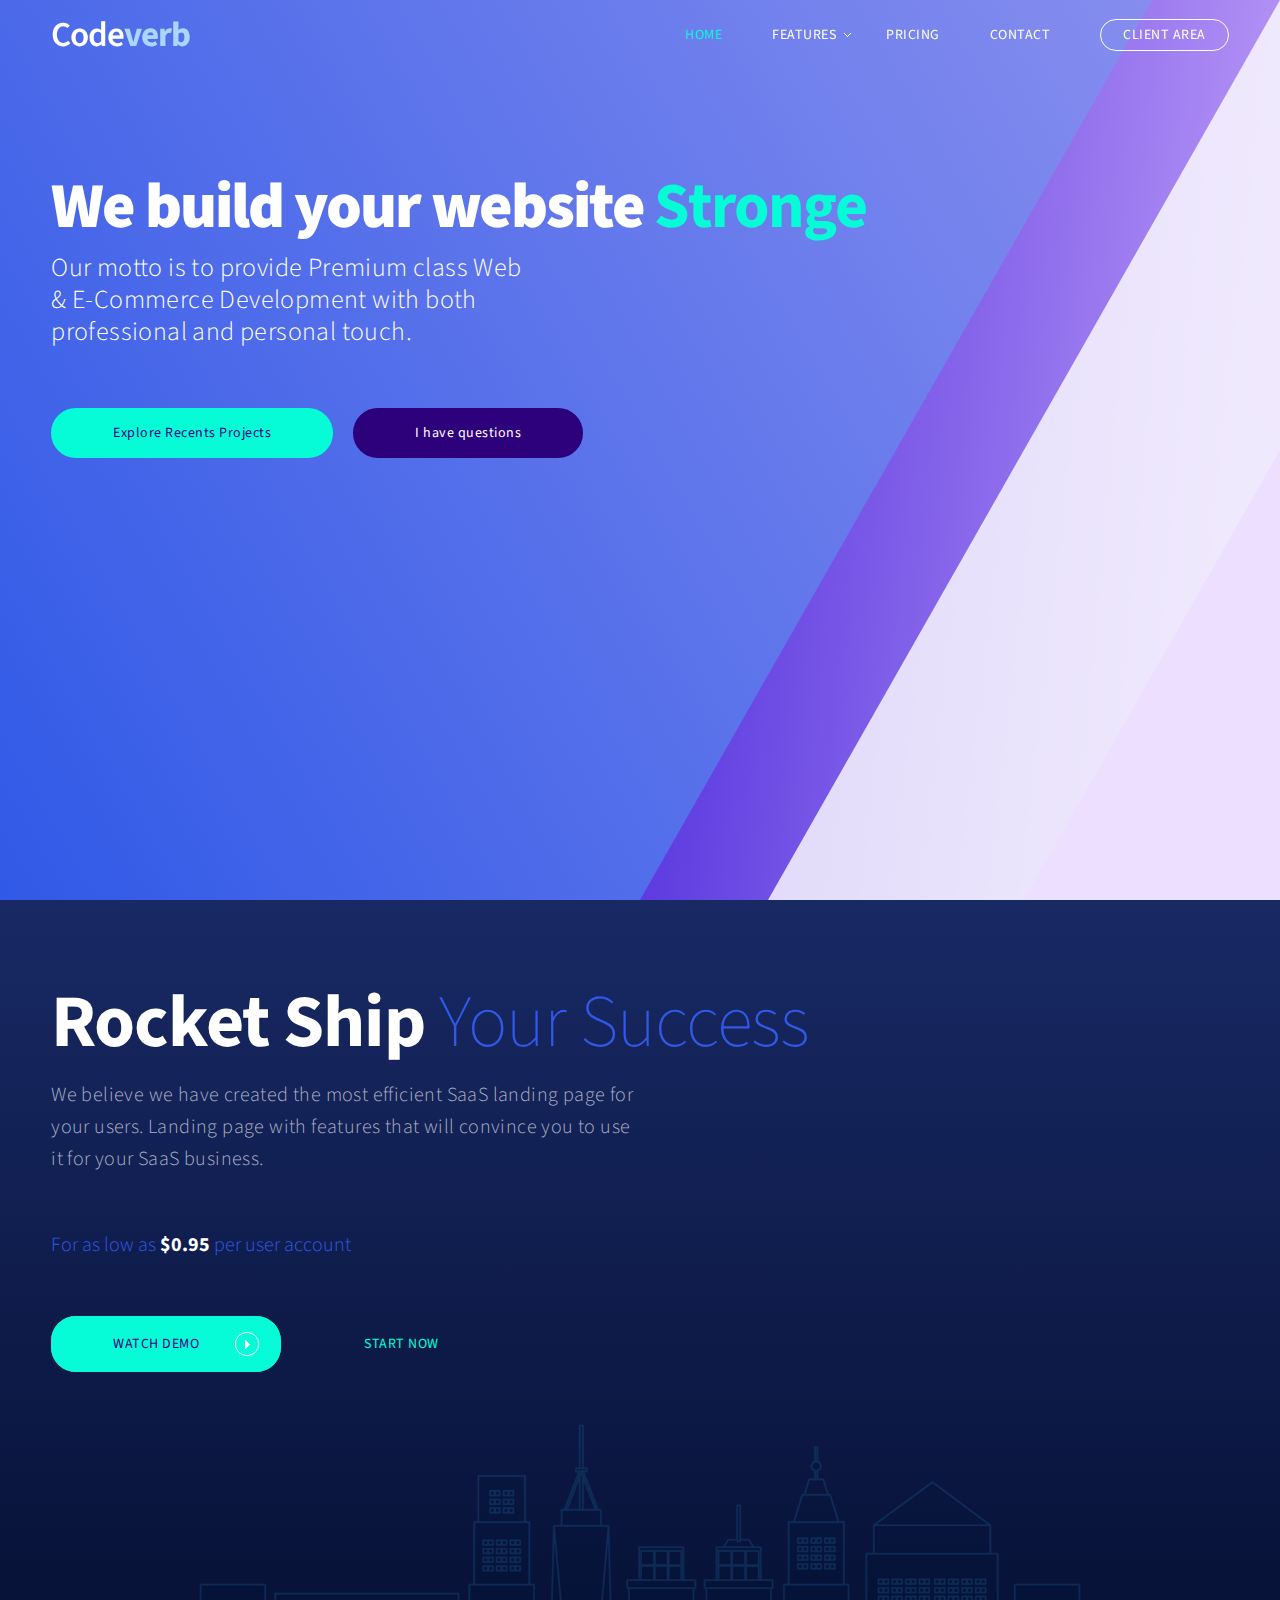
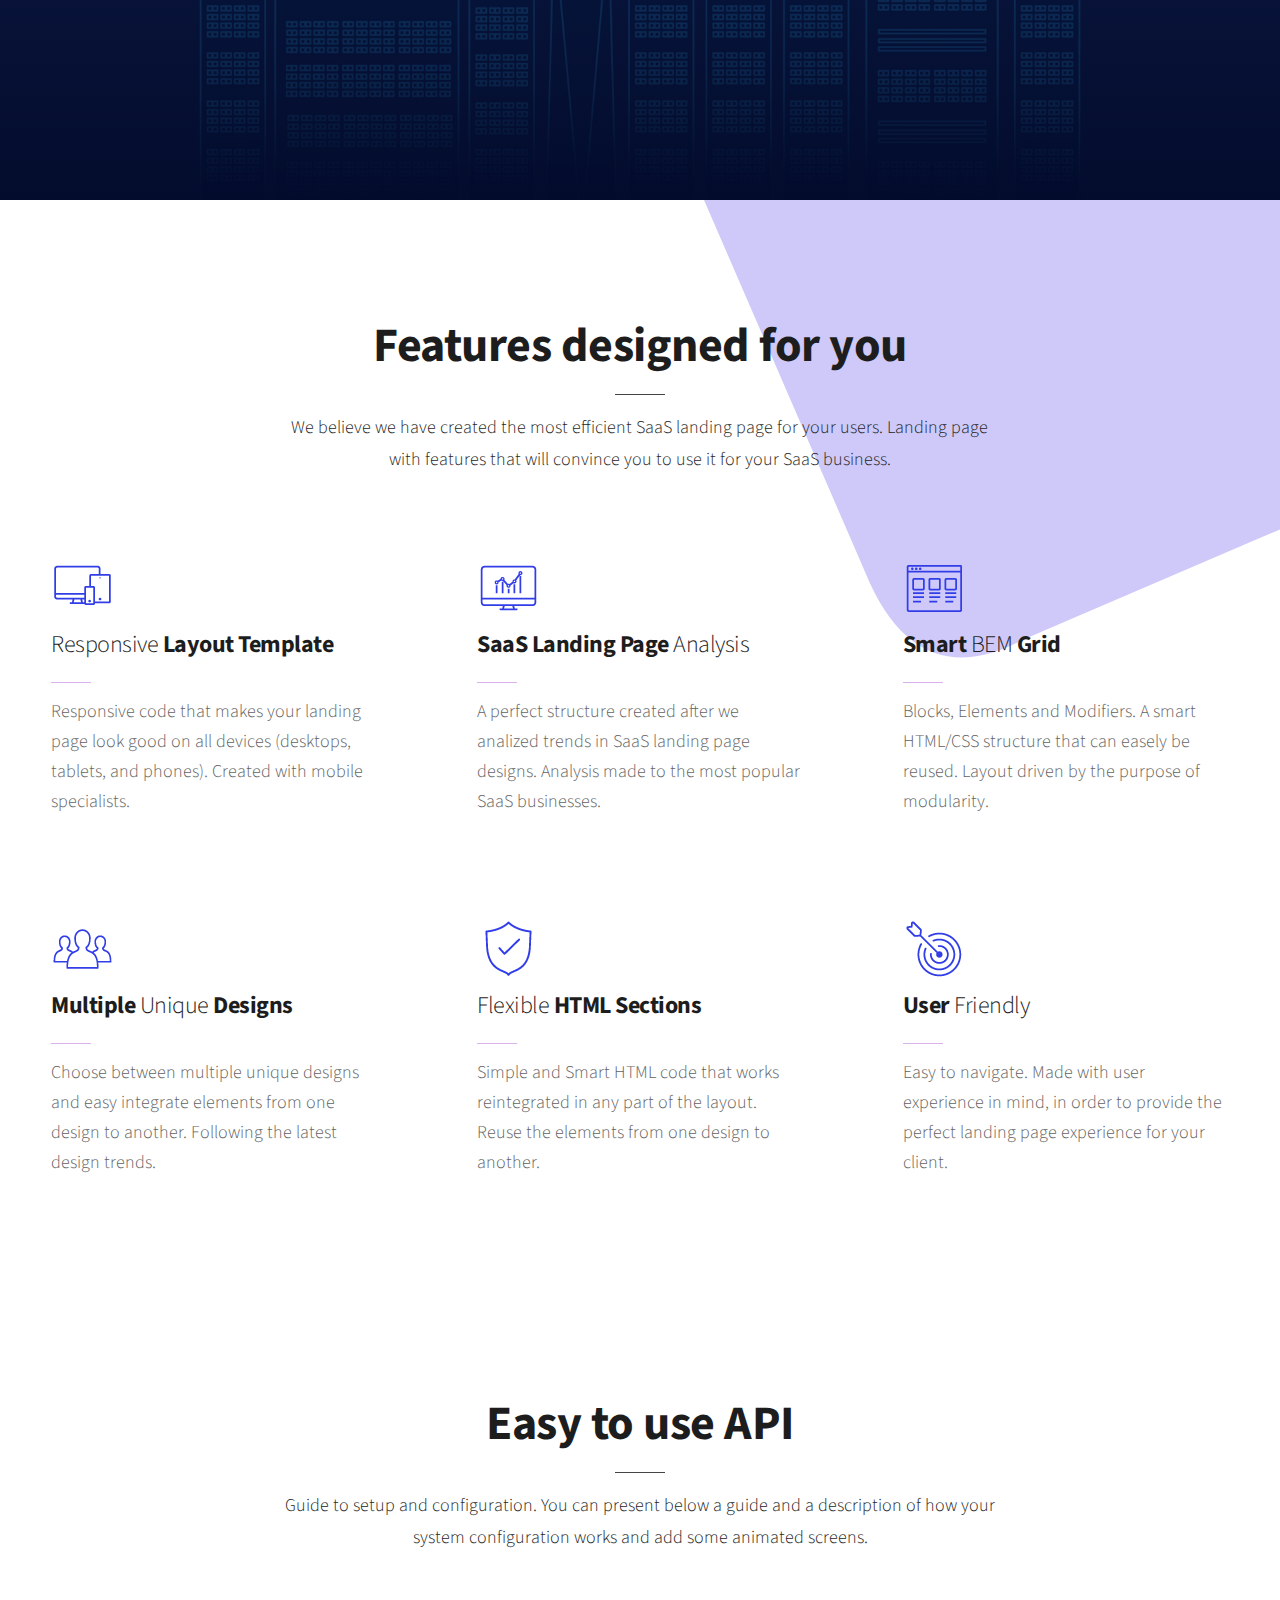
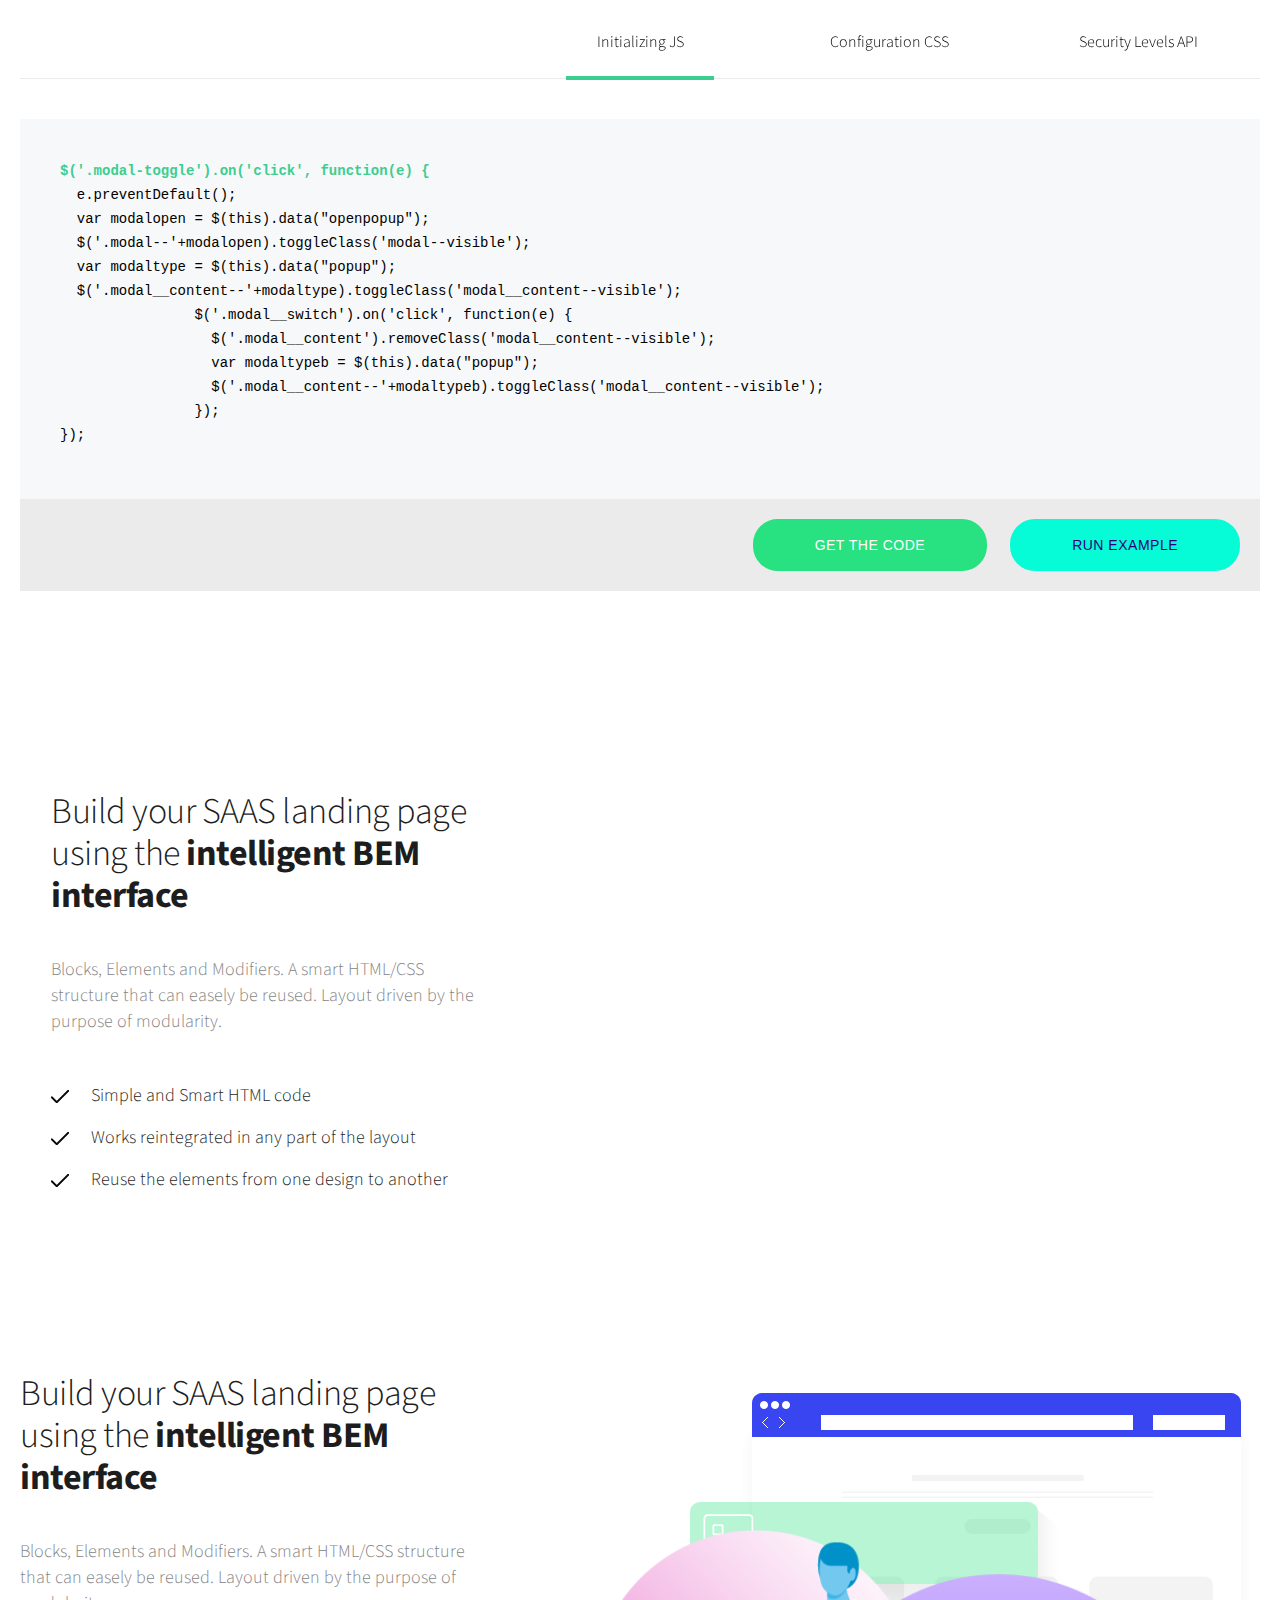
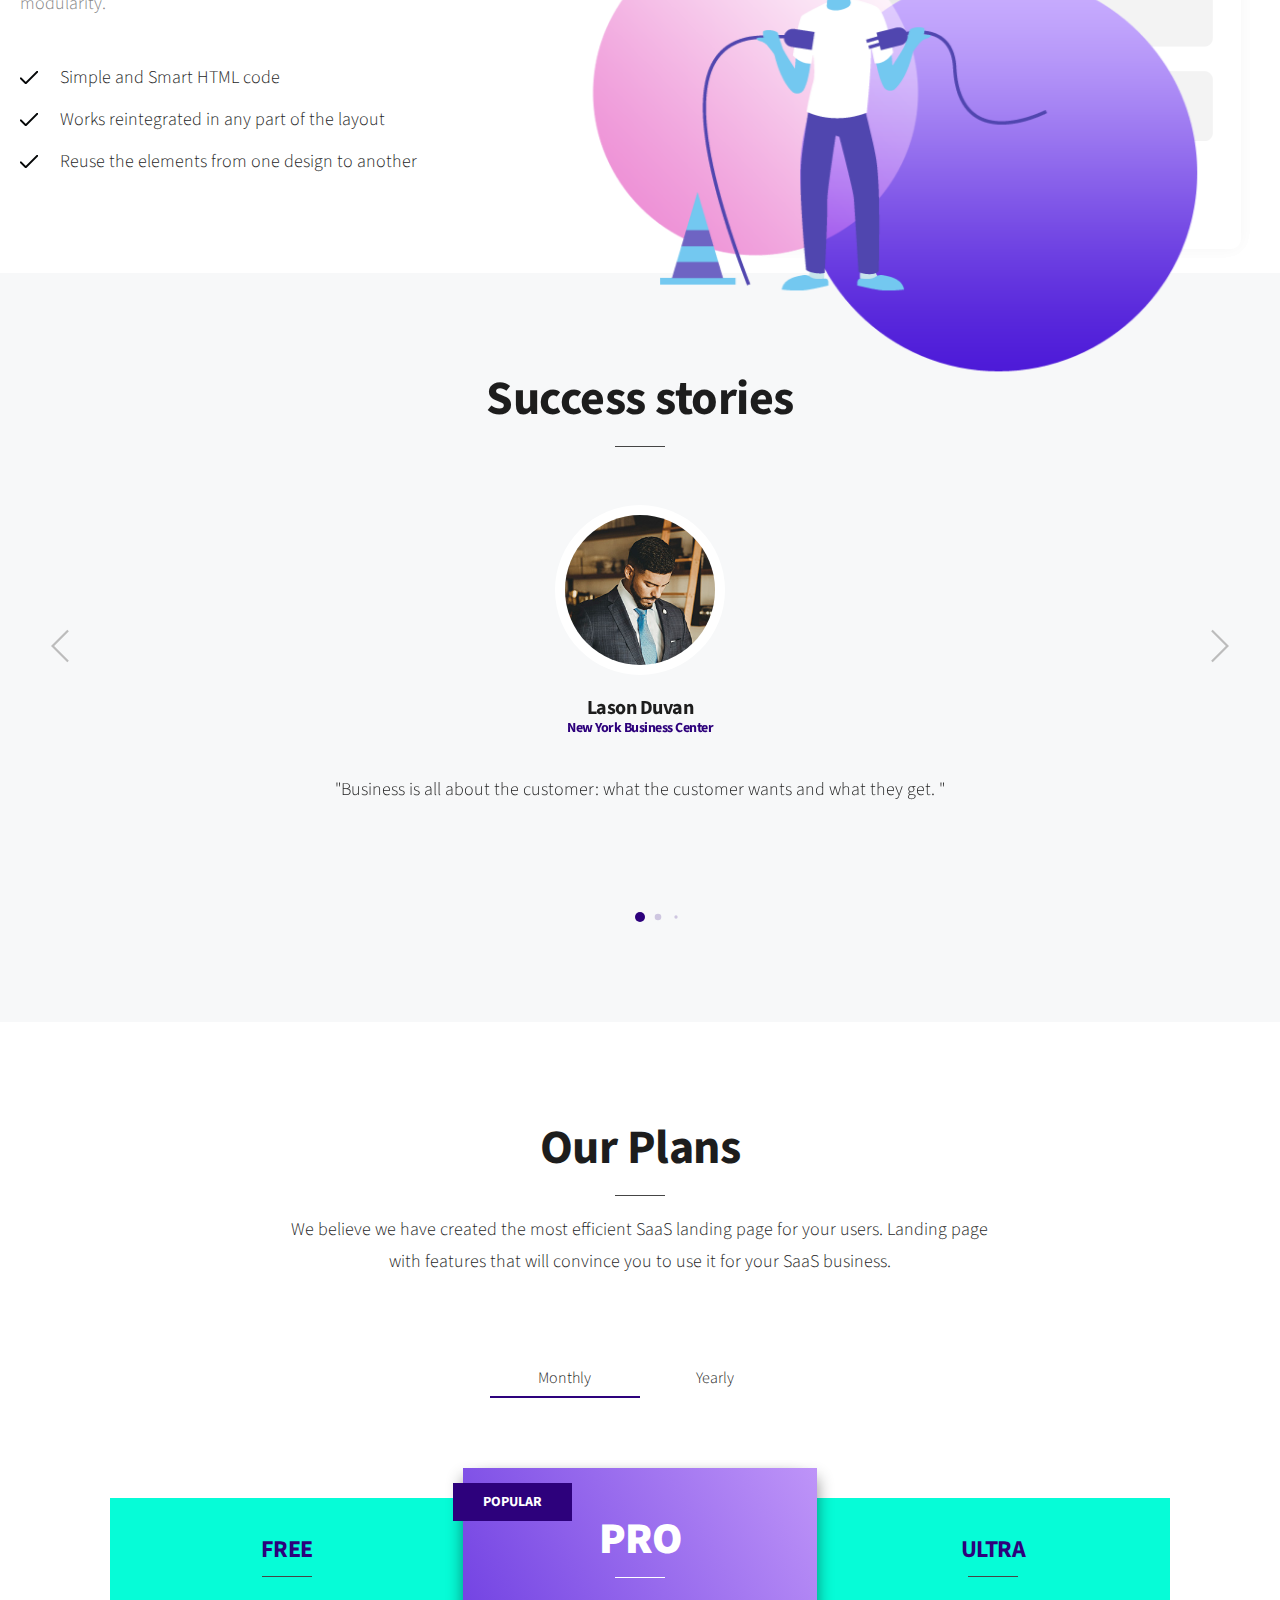
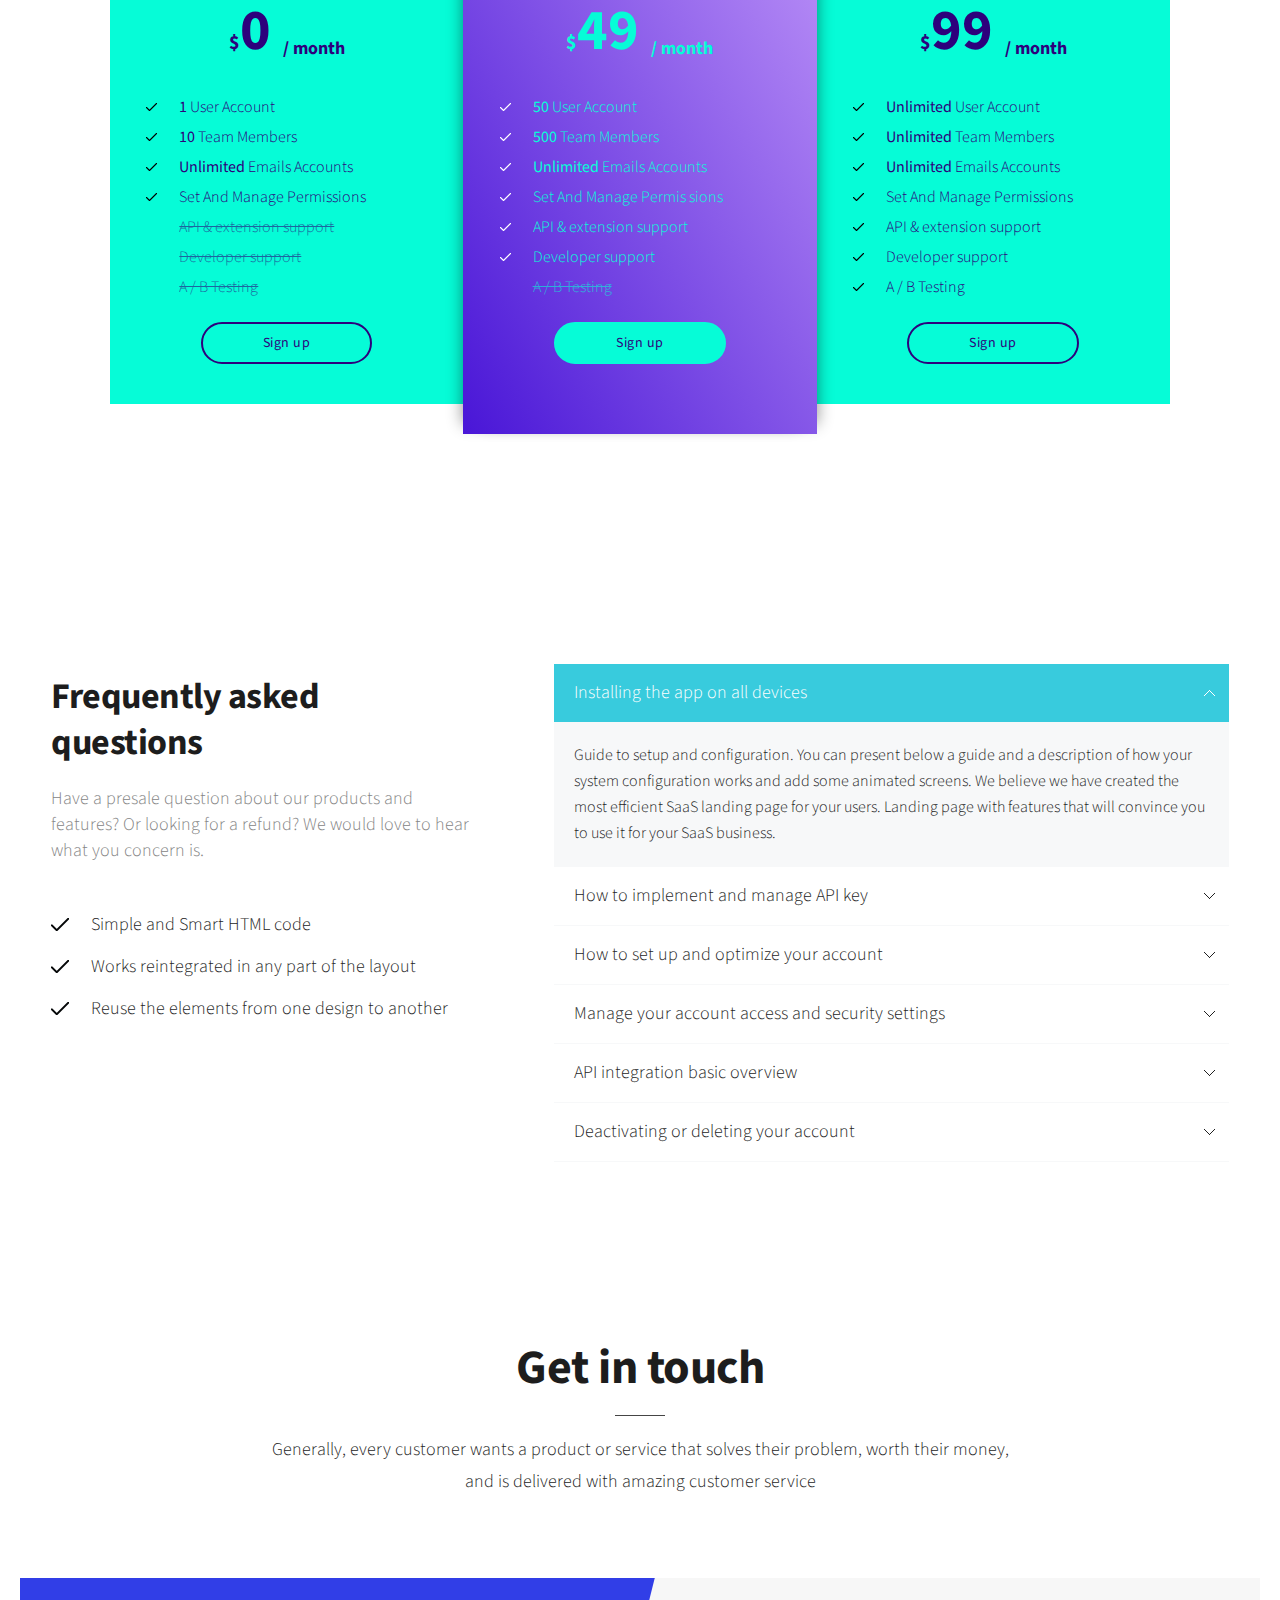
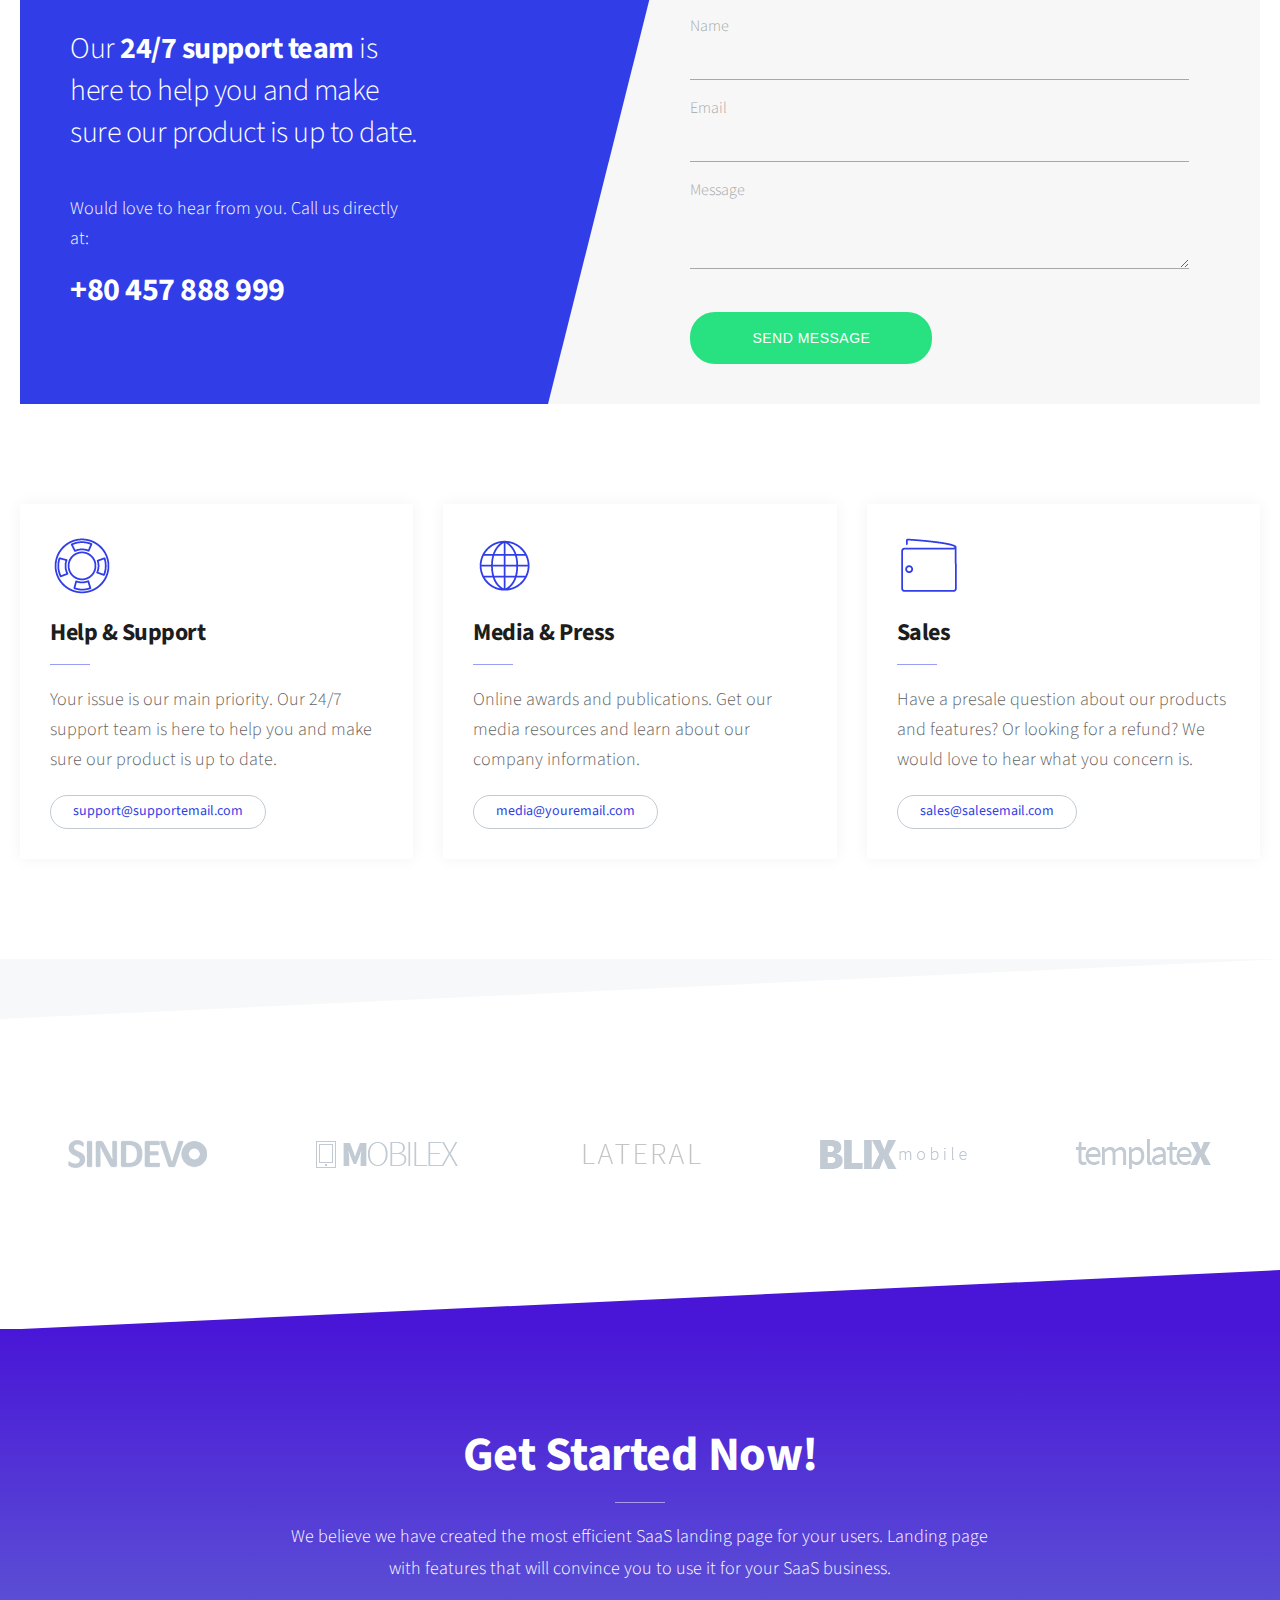
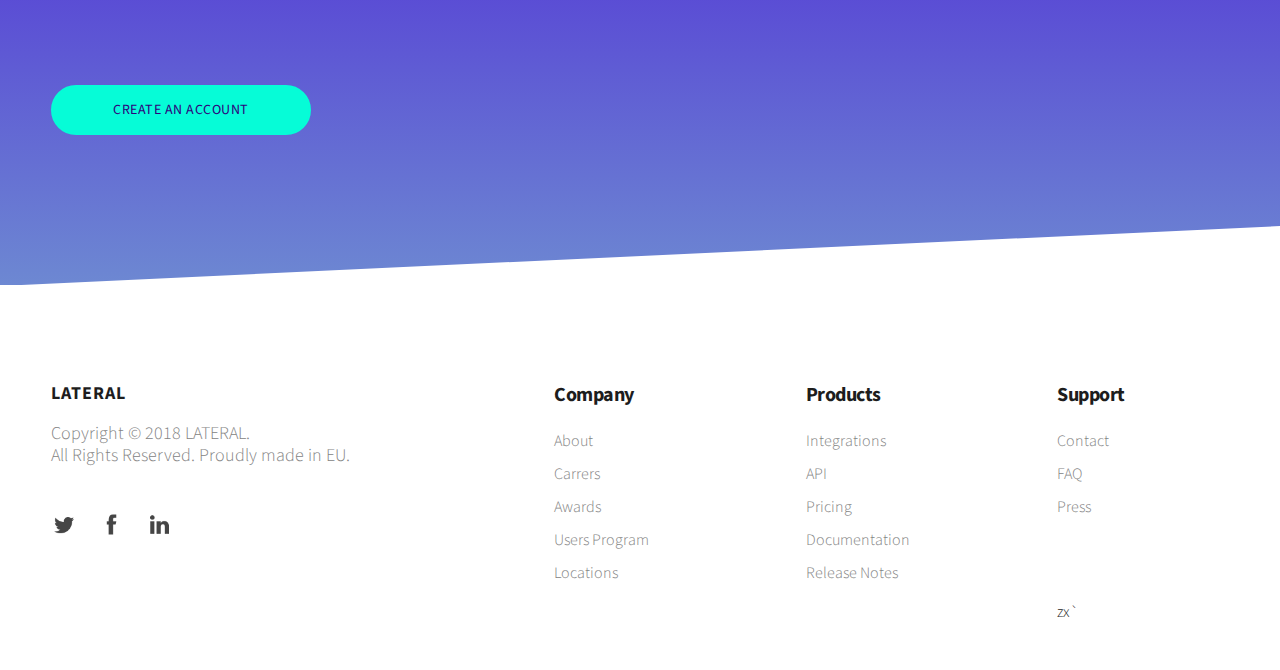
==== commit 75bc06b1: "logo fixed" ====
--- a/index.html
+++ b/index.html
@@ -14,7 +14,7 @@
 <body>
 	<header class="header">
 		<div class="header__content header__content--fluid-width">
-			<div class="header__logo-title">LATERAL</div>
+			<div class="header__logo-title brn">Code<span style="color:#aed5ff;display: inline;" class="brn brn1">verb</span></div>
 			<nav class="header__menu">                                                                   
 				<ul>
 					<li><a class="selected header-link" href="#intro">HOME</a></li>
@@ -51,7 +51,7 @@
 					<div class="intro__subtitle">Our motto is to provide Premium class Web & E-Commerce Development with both professional and personal touch. </div>
 					<!-- <div class="intro__description">For as low as <span>5000 INR.</span> per user month</div> -->
 					<div class="intro__buttons intro__buttons--left">
-						<a href="index.html" class="btn btn--blue-bg btn--play modal-toggle" data-openpopup="animation">Explore Recents Projects</a>
+						<a href="index.html" class="btn btn--blue-bg">Explore Recents Projects</a>
 						<a href="index.html" class="btn btn--dark-bg">I have questions</a>
 					</div>
 				    </div>	
--- a/style.css
+++ b/style.css
@@ -885,6 +885,7 @@
 }
 .intro__buttons{
 	padding:20px 0 0 0;
+	display: flex;
 }
  .intro__buttons--centered{
 	 width:100%;
@@ -2878,6 +2879,7 @@
 .section--intro1{
 	width:100%;
 	height:100%;
+	/* padding-bottom: 2%; */
 	-webkit-background-size: 100%; 
 	-moz-background-size: 100%;
 	-o-background-size: 100%;
@@ -2897,7 +2899,7 @@
 .intro1{
 	width:100%;
 	float:left;
-	padding:15% 0 0 0;
+	padding:7% 0 0 0;
 	position:relative;
 	z-index:777;
 }
@@ -3151,4 +3153,20 @@
 	background-color:#ebebeb;
 	padding:20px 0;
 	text-align:right;
-}+}
+
+.brn1:hover {
+	color: #06fcd7!important
+	}
+	
+	.brn {
+		font-size: 35px;
+		font-weight: 600;
+		/*background-color: transparent;*/
+		user-select: none;
+		line-height: 20px;
+		/*color:#337ab7;*/
+		color: white;
+		display: inline;
+		/* margin-bottom:  25px !important; */
+	}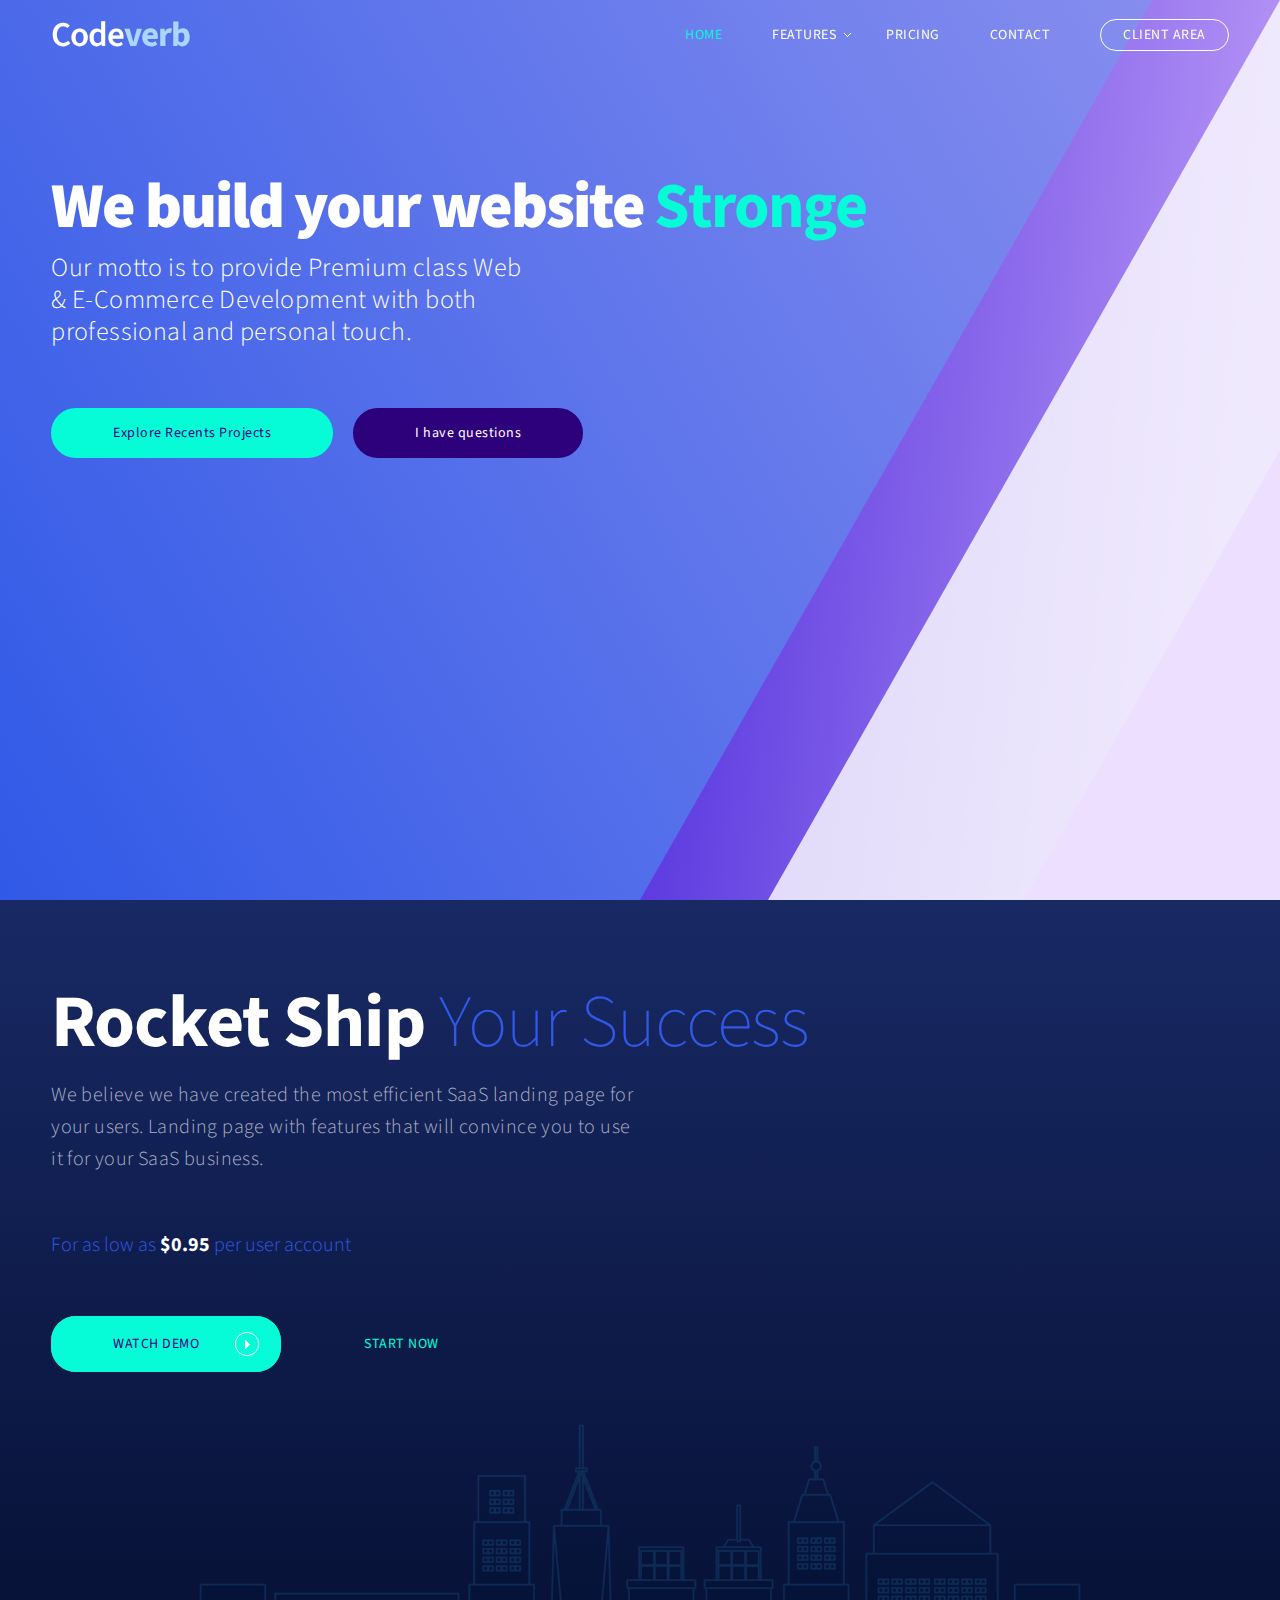
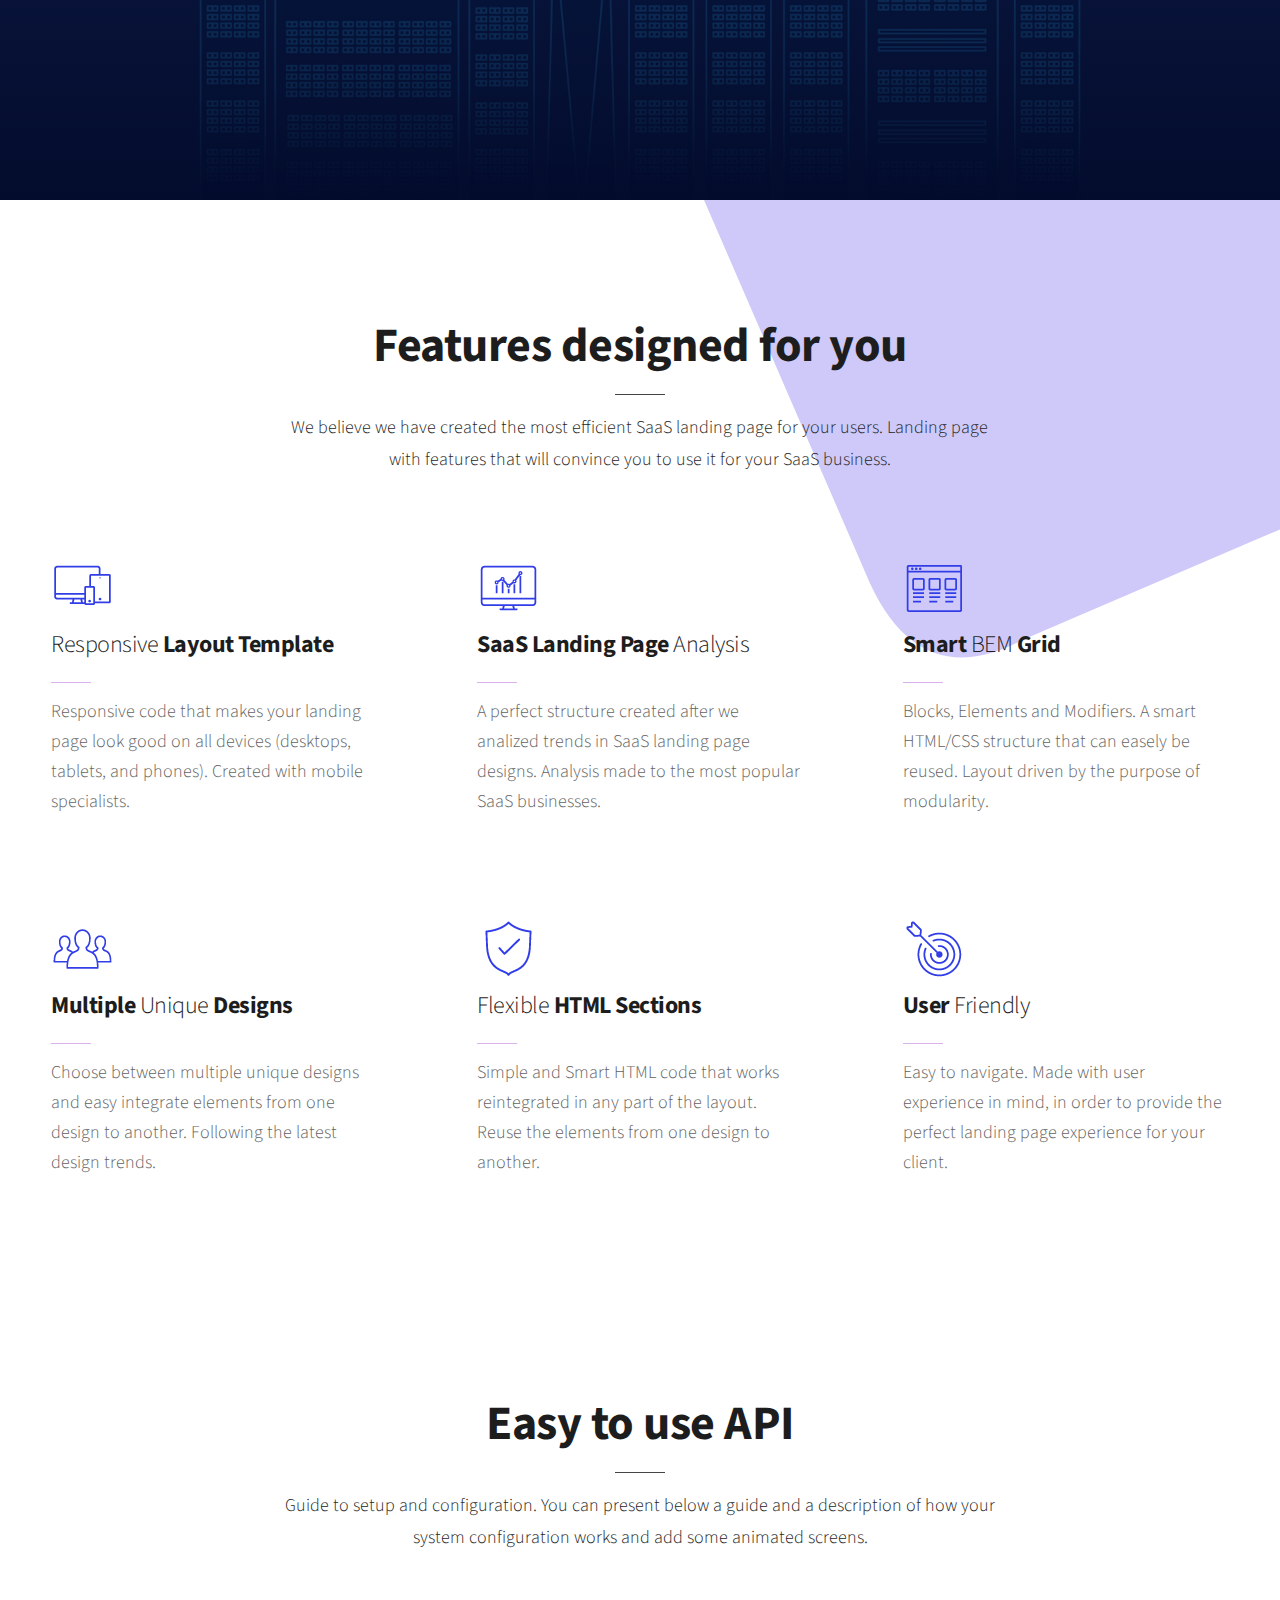
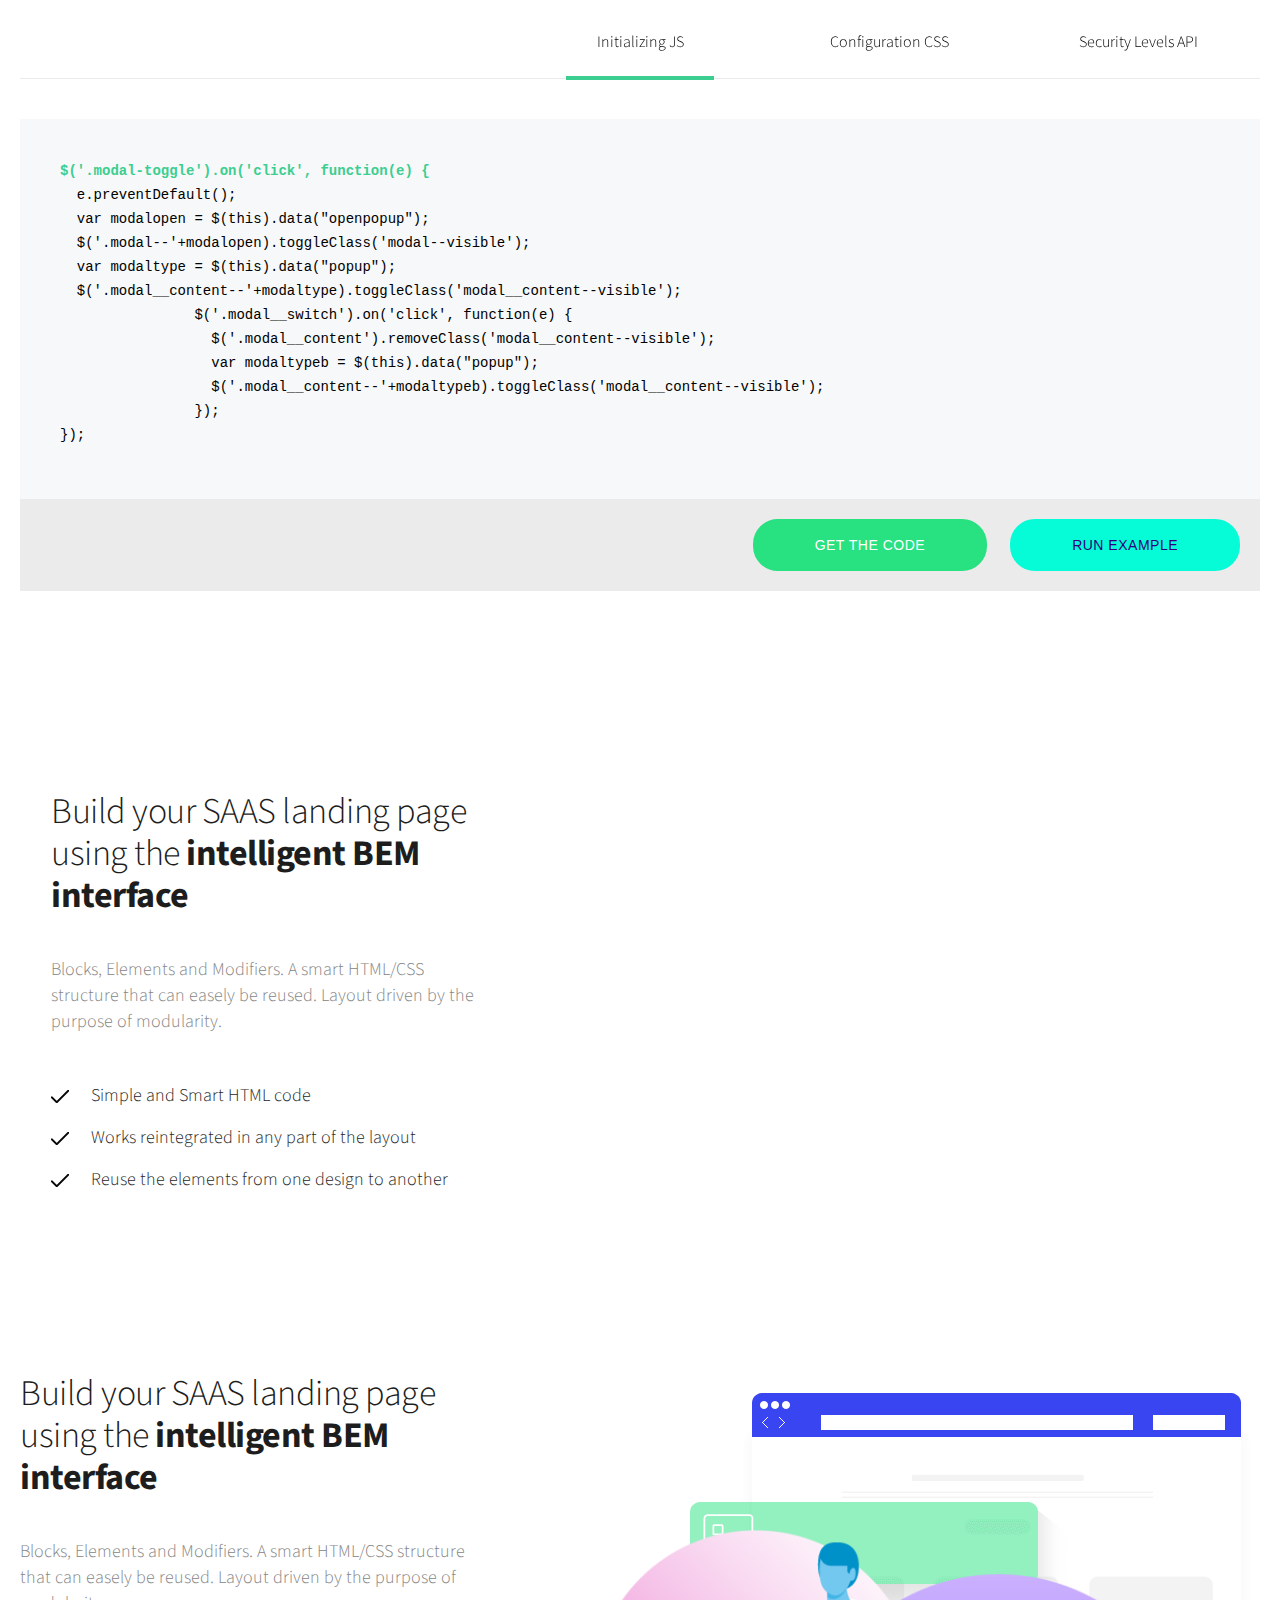
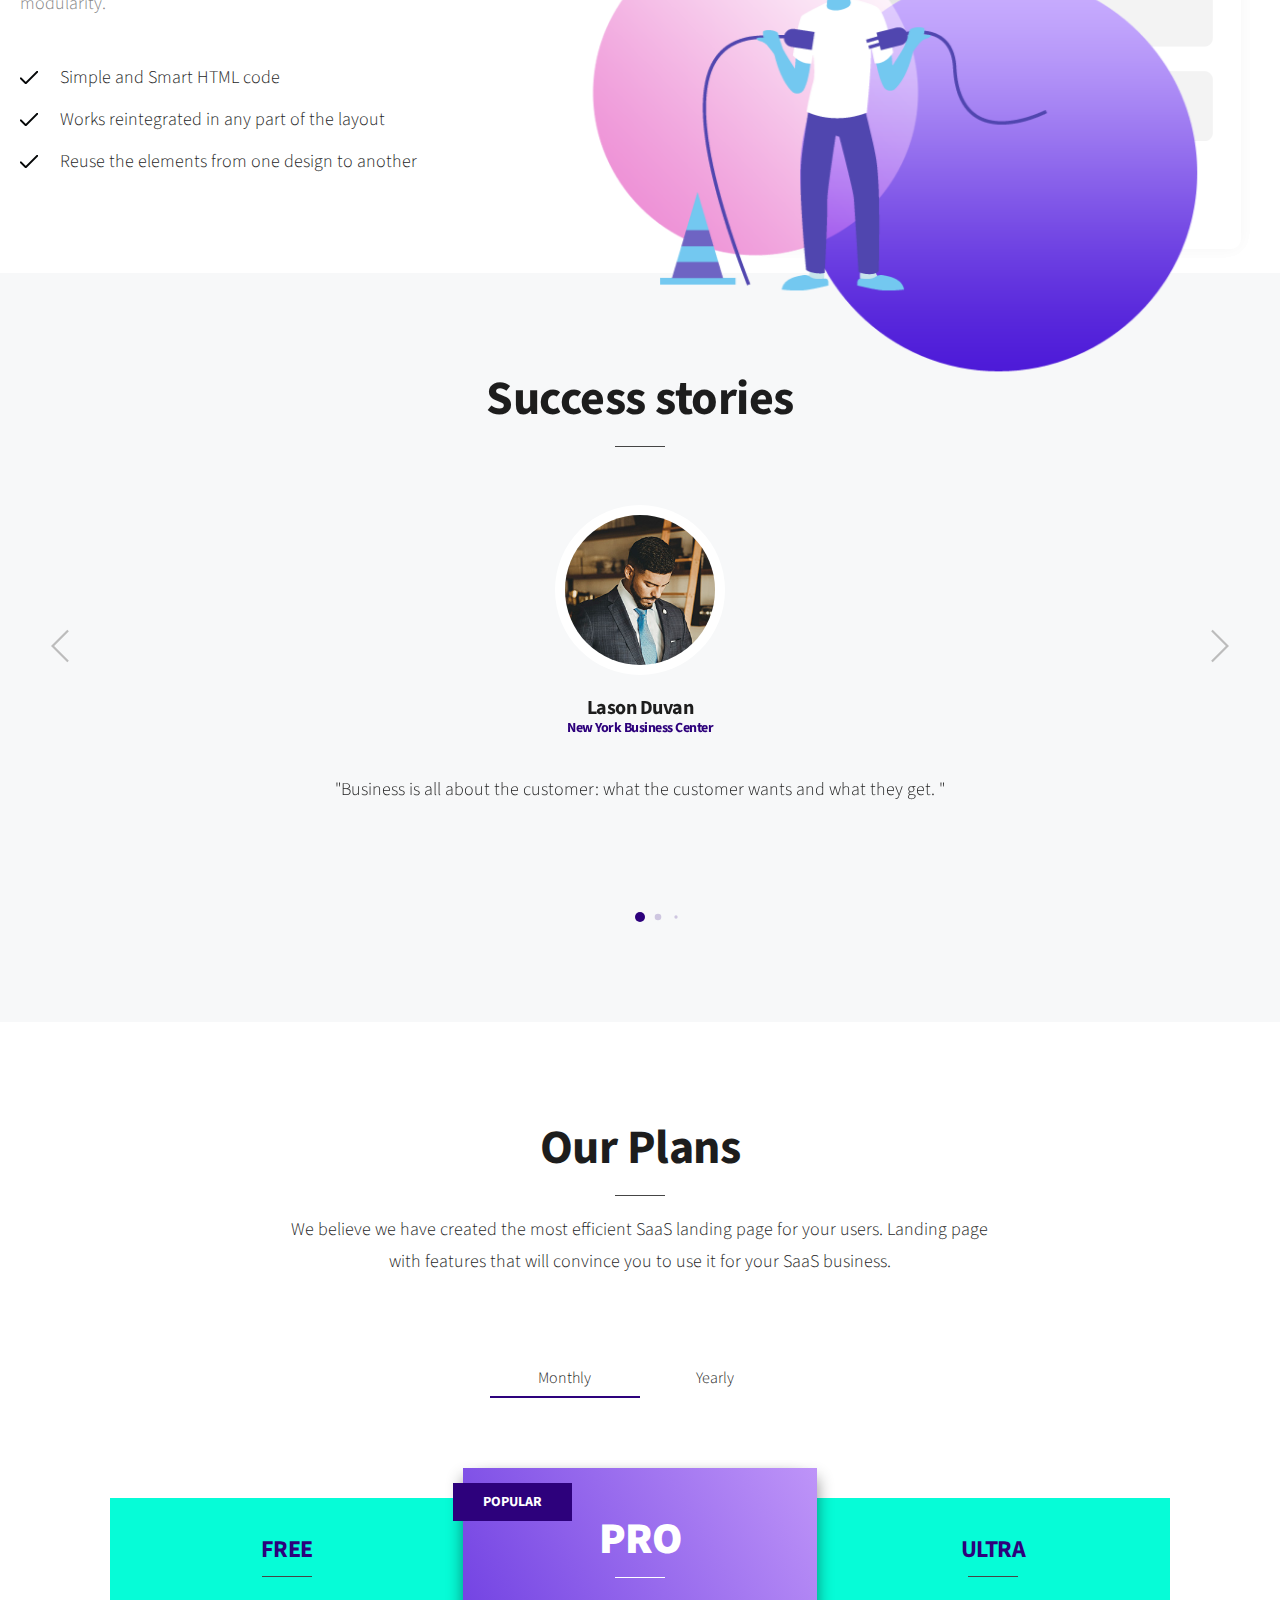
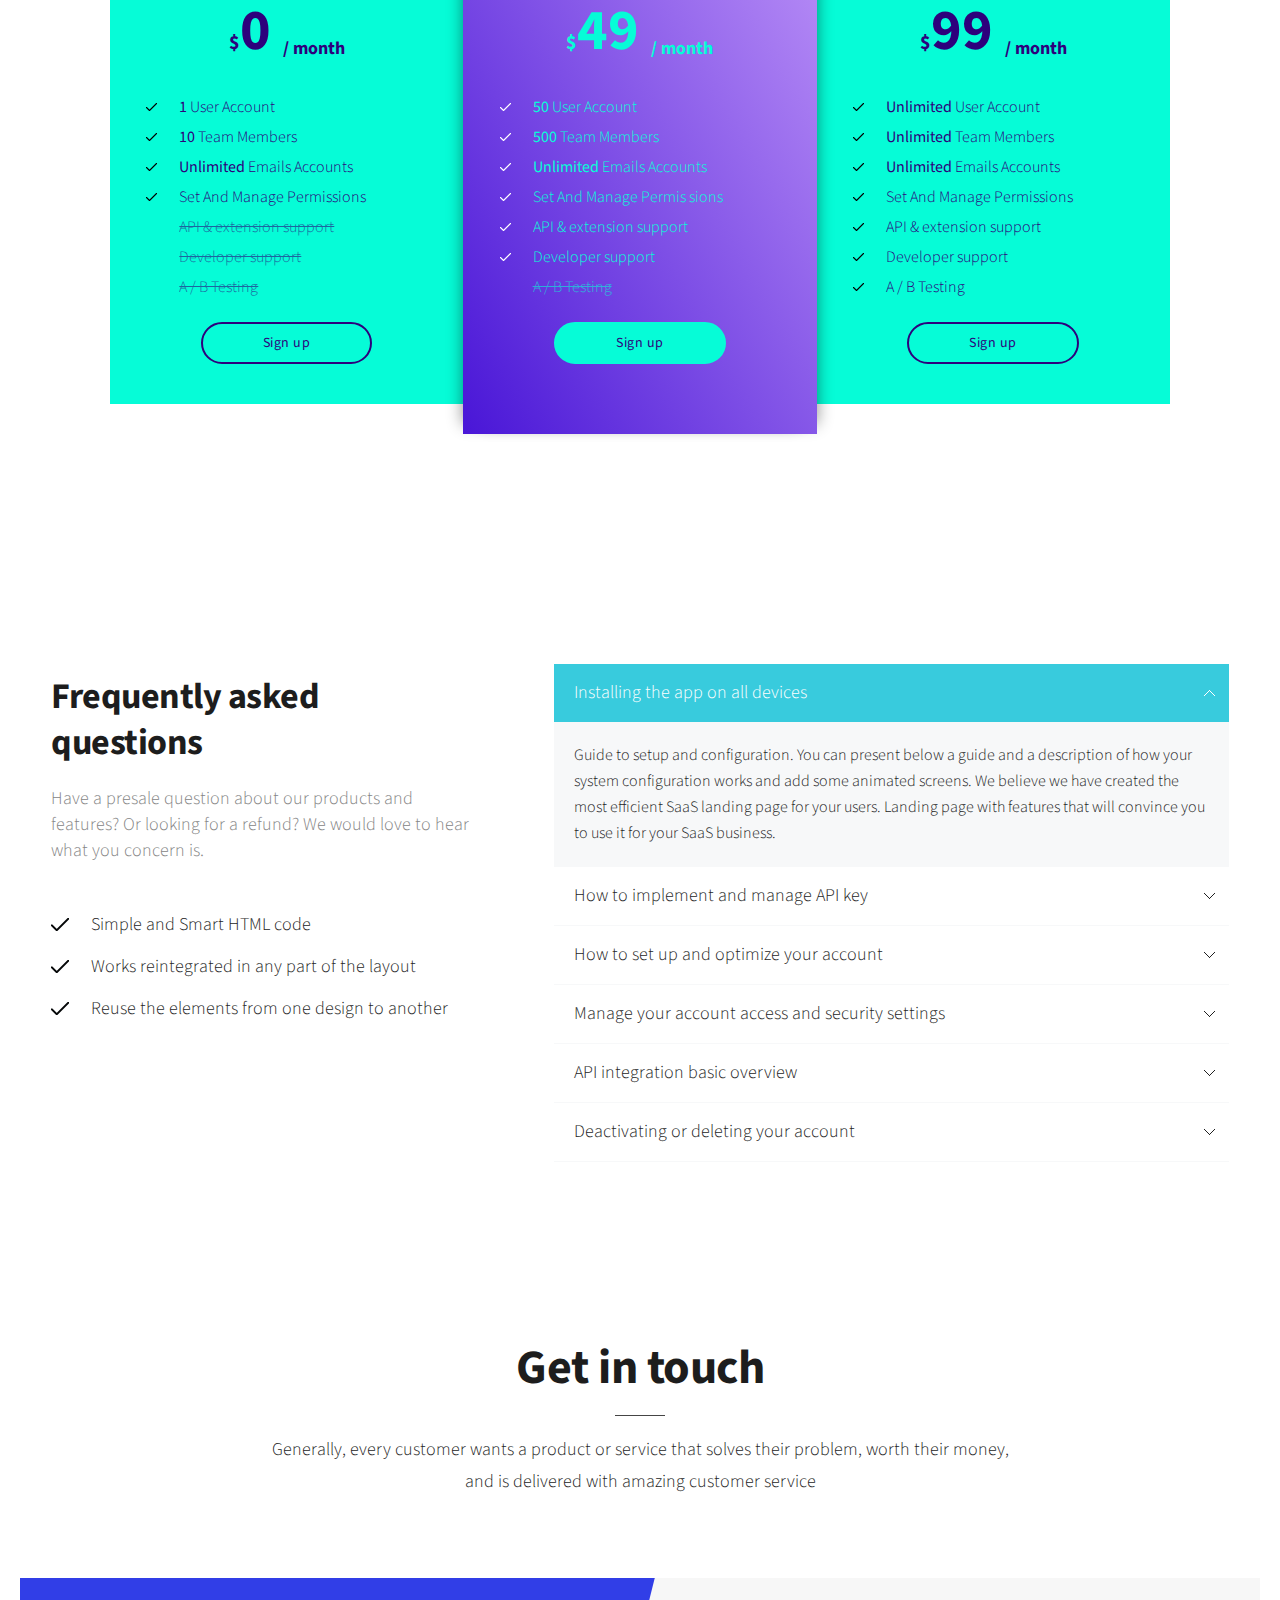
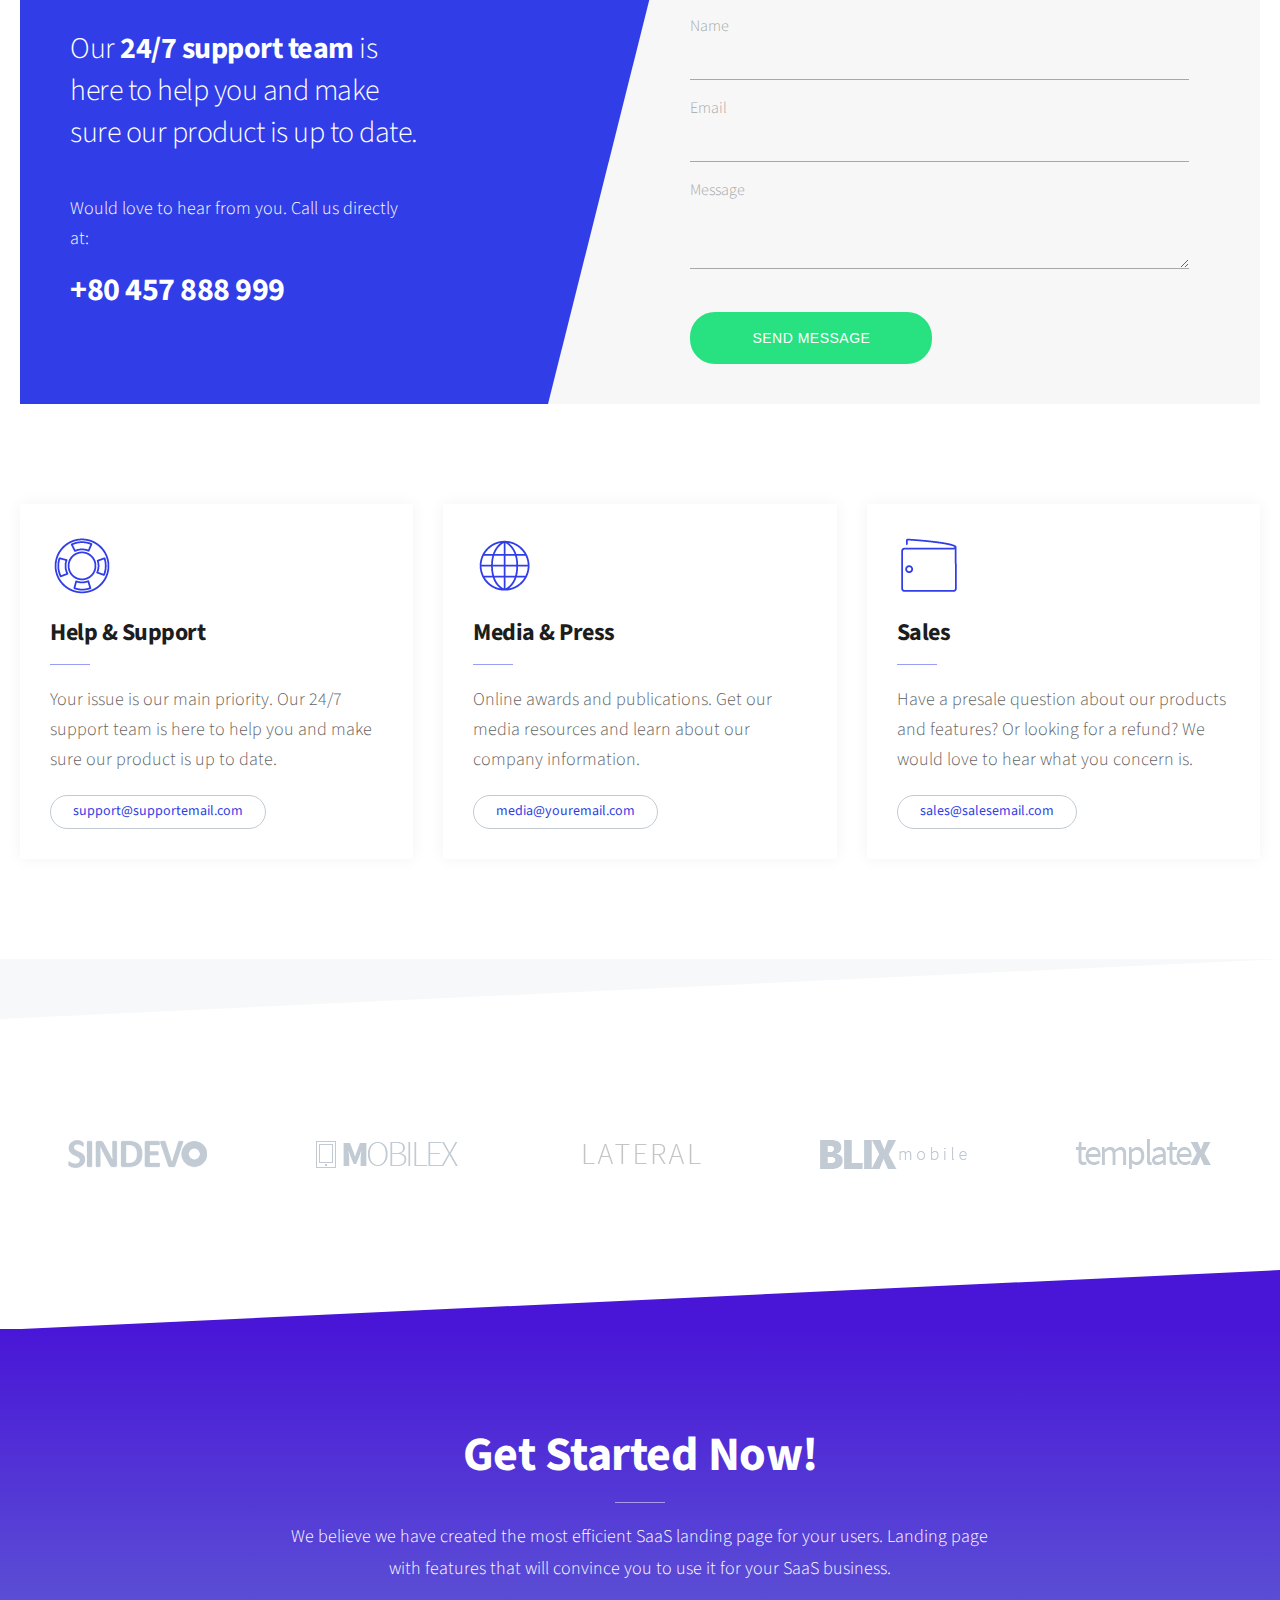
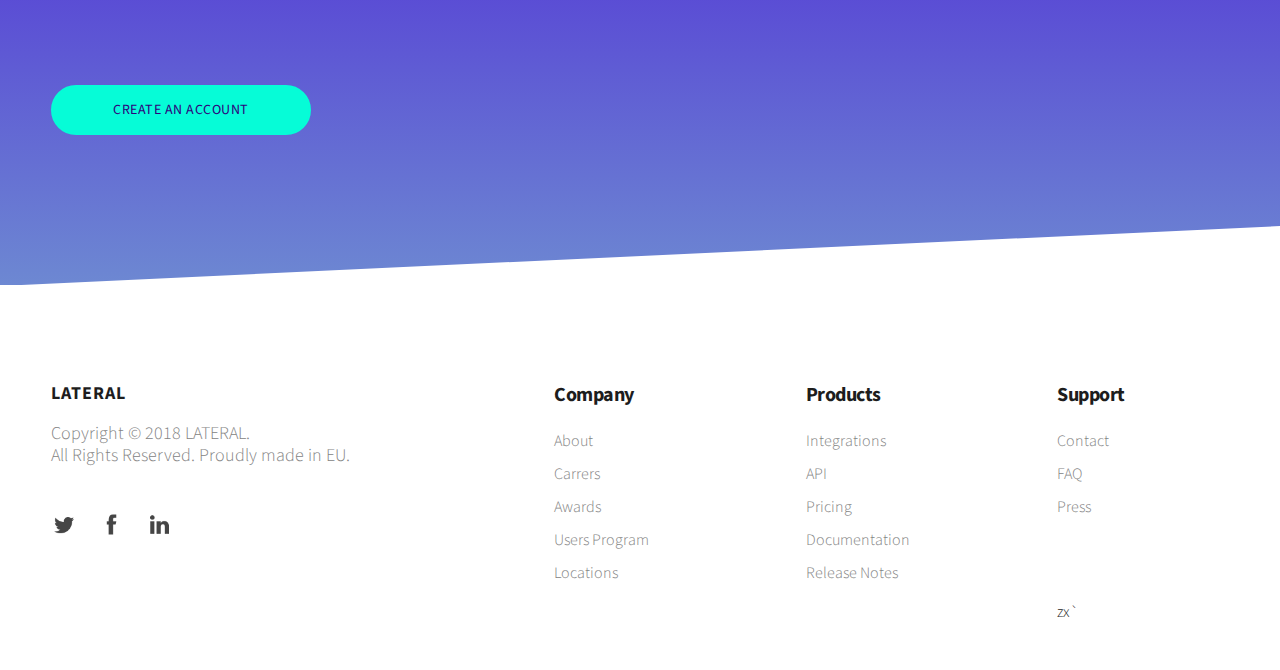
==== commit 8511f86f: "logo fixed" ====
--- a/index.html
+++ b/index.html
@@ -56,9 +56,6 @@
 					</div>
 				    </div>	
 				</div>
-			</div>
-			<div class="intro-animation">
-				<img src="images/intro-animation.png" alt="" title=""/>
 			</div>
 			<svg class="svg-intro-bottom" xmlns="http://www.w3.org/2000/svg" viewBox="0 0 100 100" preserveAspectRatio="none">
 			<defs> <linearGradient id="linear" x1="0" y1="0%" x2="100%" y2="20%" spreadMethod="pad"> <stop offset="0%" stop-color="#4916d7"/> <stop offset="100%" stop-color="#be94f8"/> </linearGradient> </defs>
--- a/style.css
+++ b/style.css
@@ -2871,8 +2871,10 @@
 .intro__title__words-animation{
 	width:80px;
 }
-}
-
+.section--intro1{
+	padding-bottom: 80%;
+}
+}
 /*===============================================*/
 /*  7.1 CUSTOM SECTION - INTRO	 			 */
 /*===============================================*/
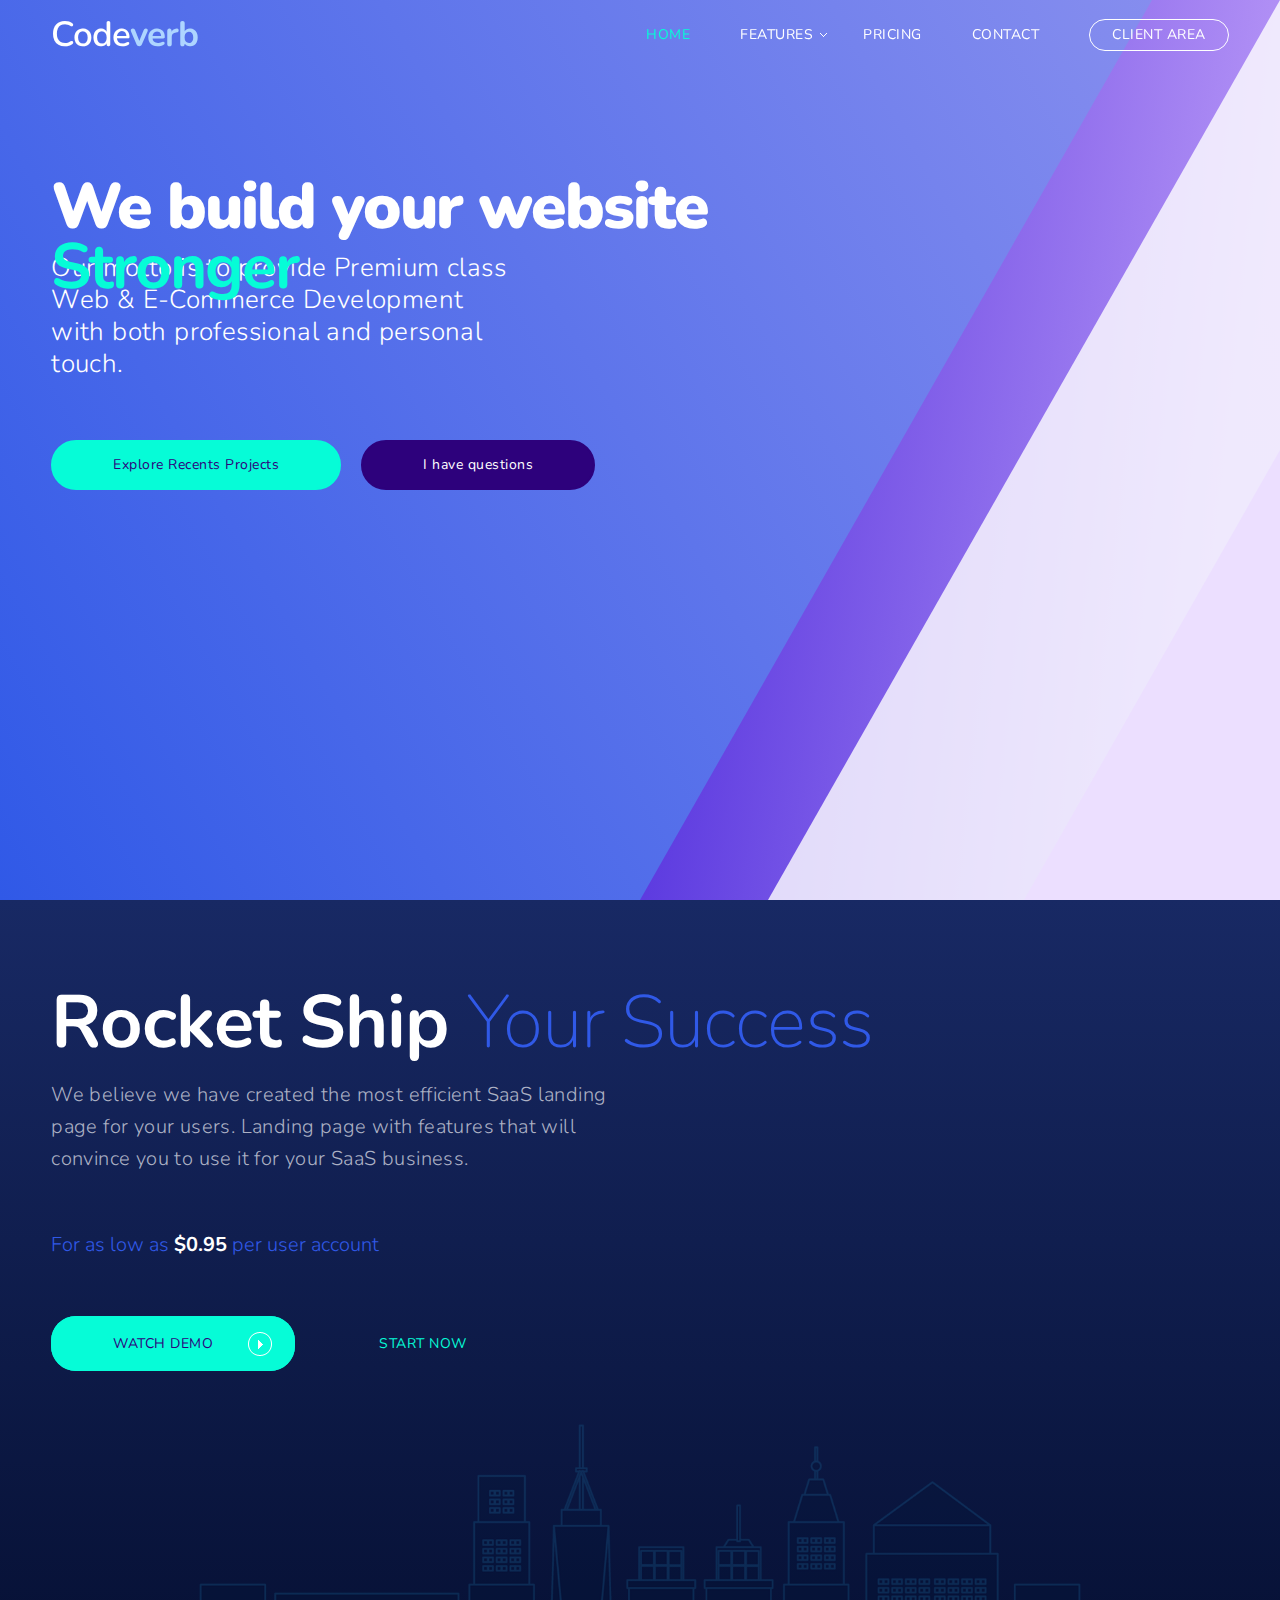
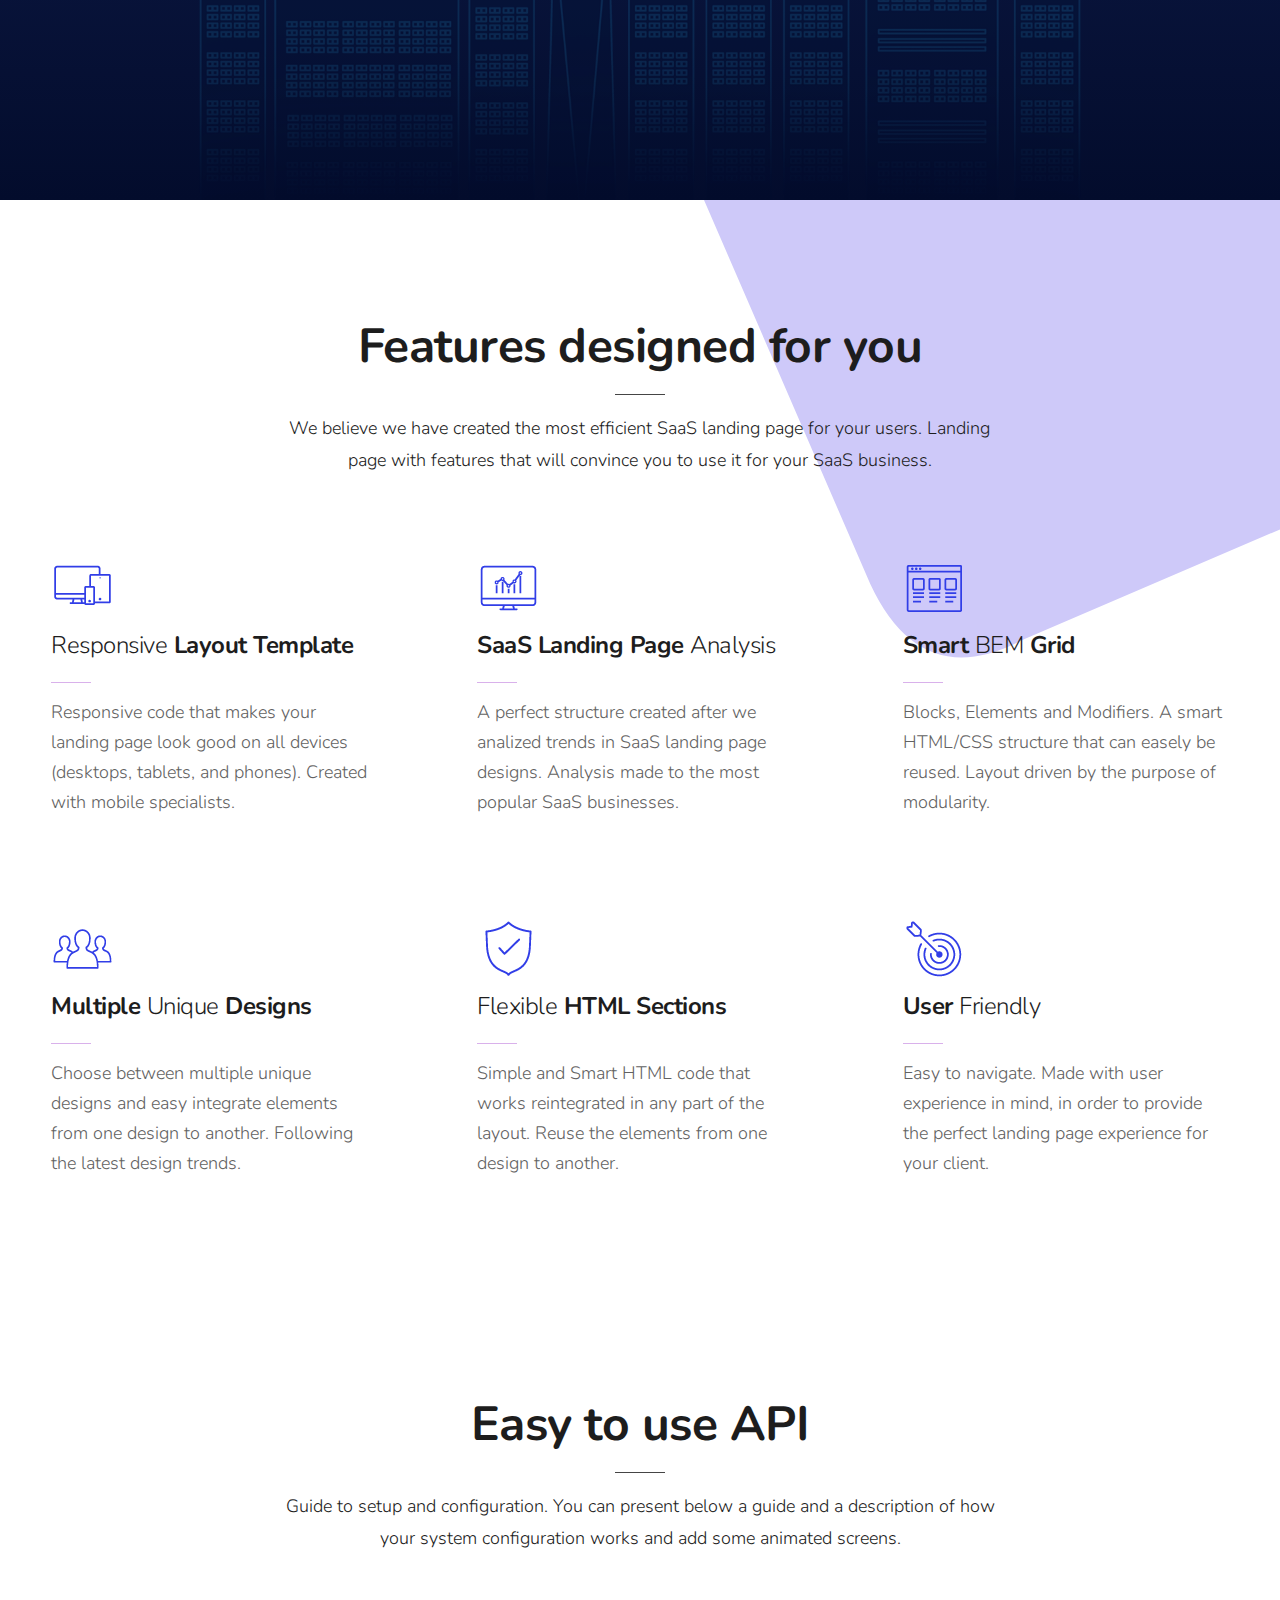
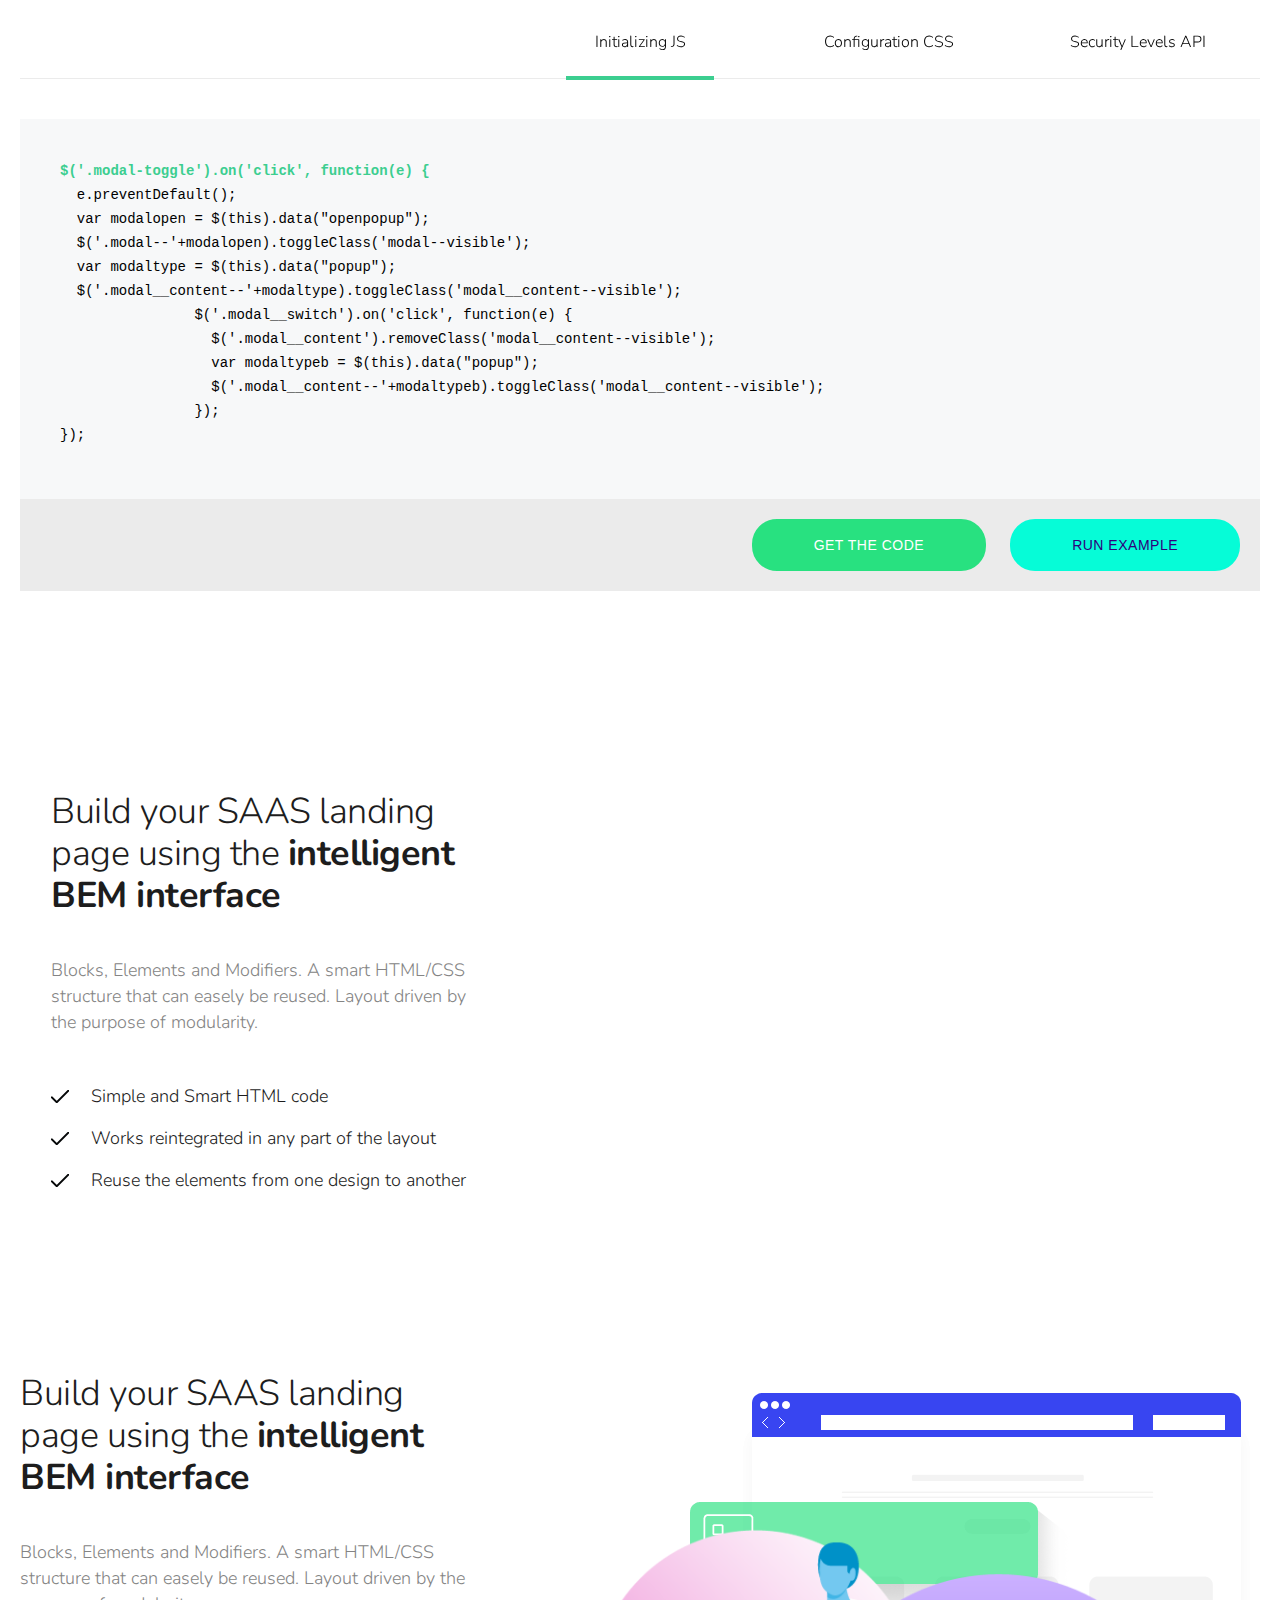
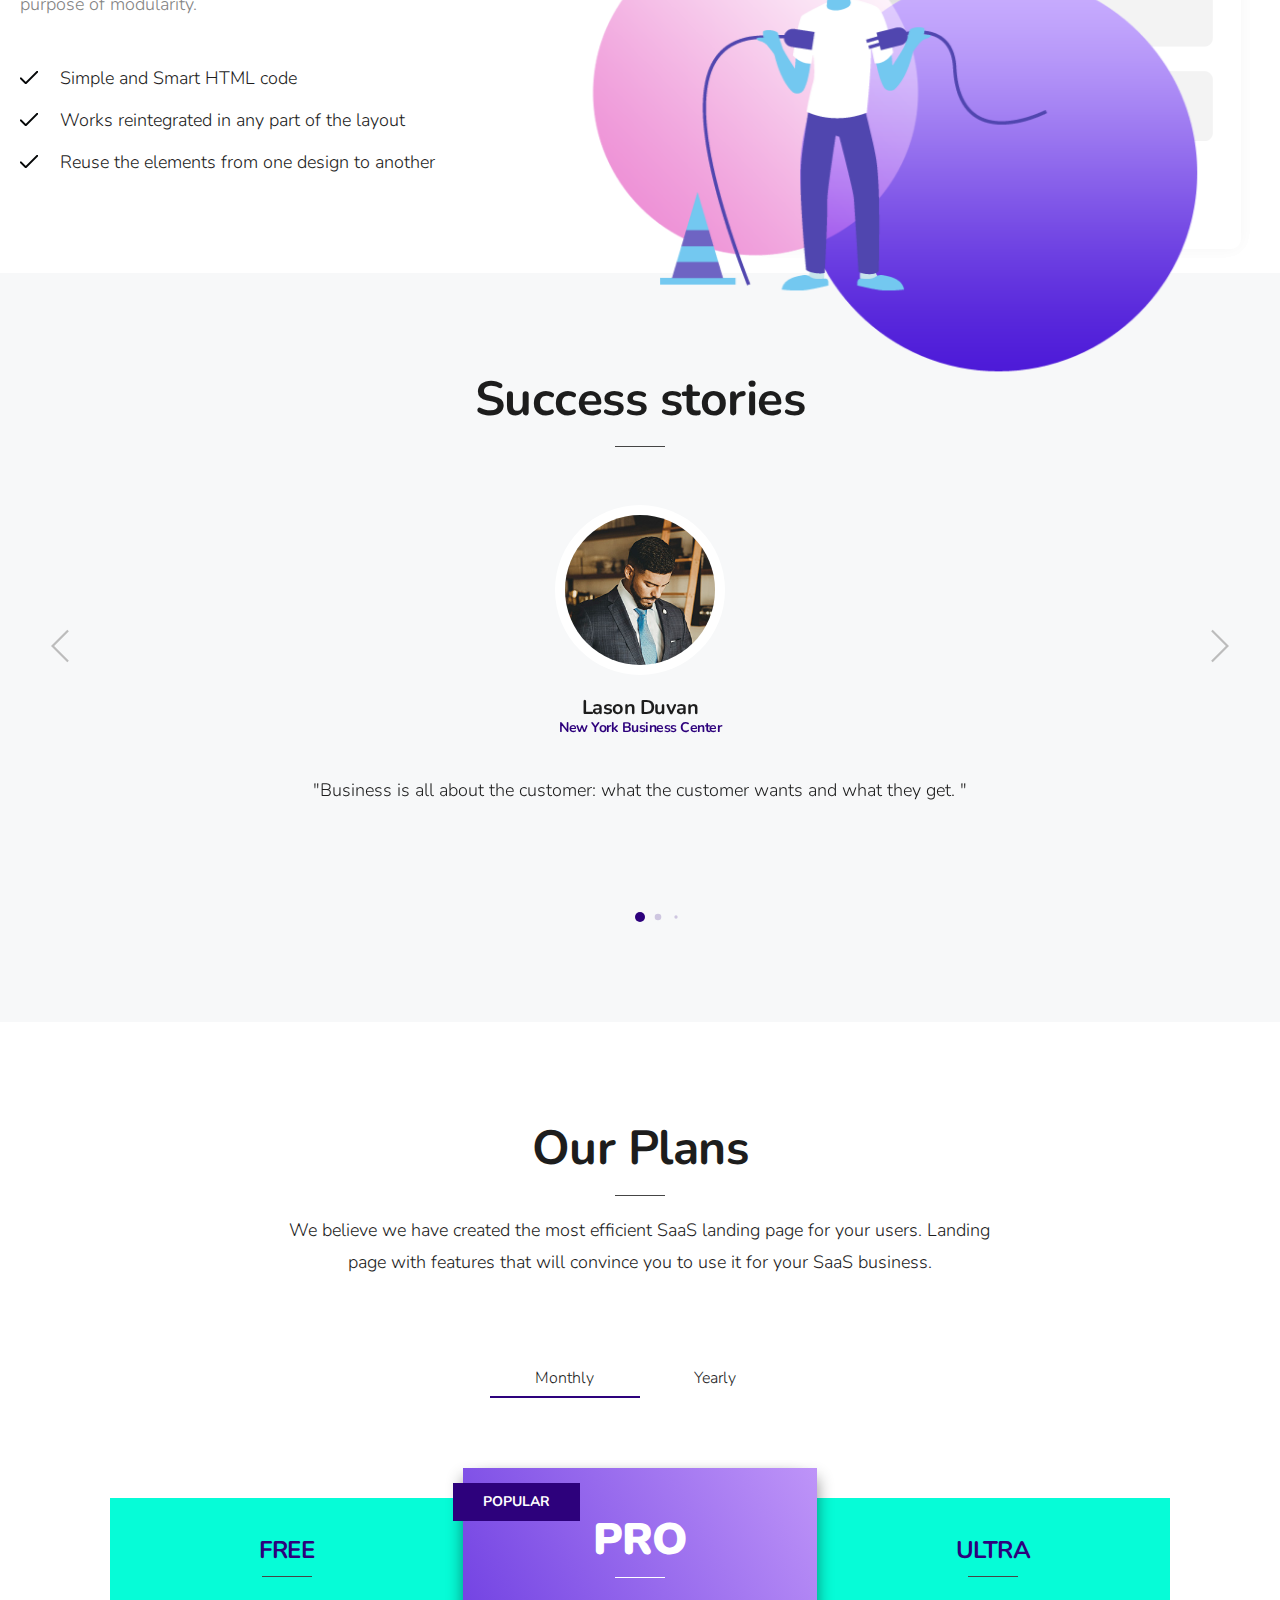
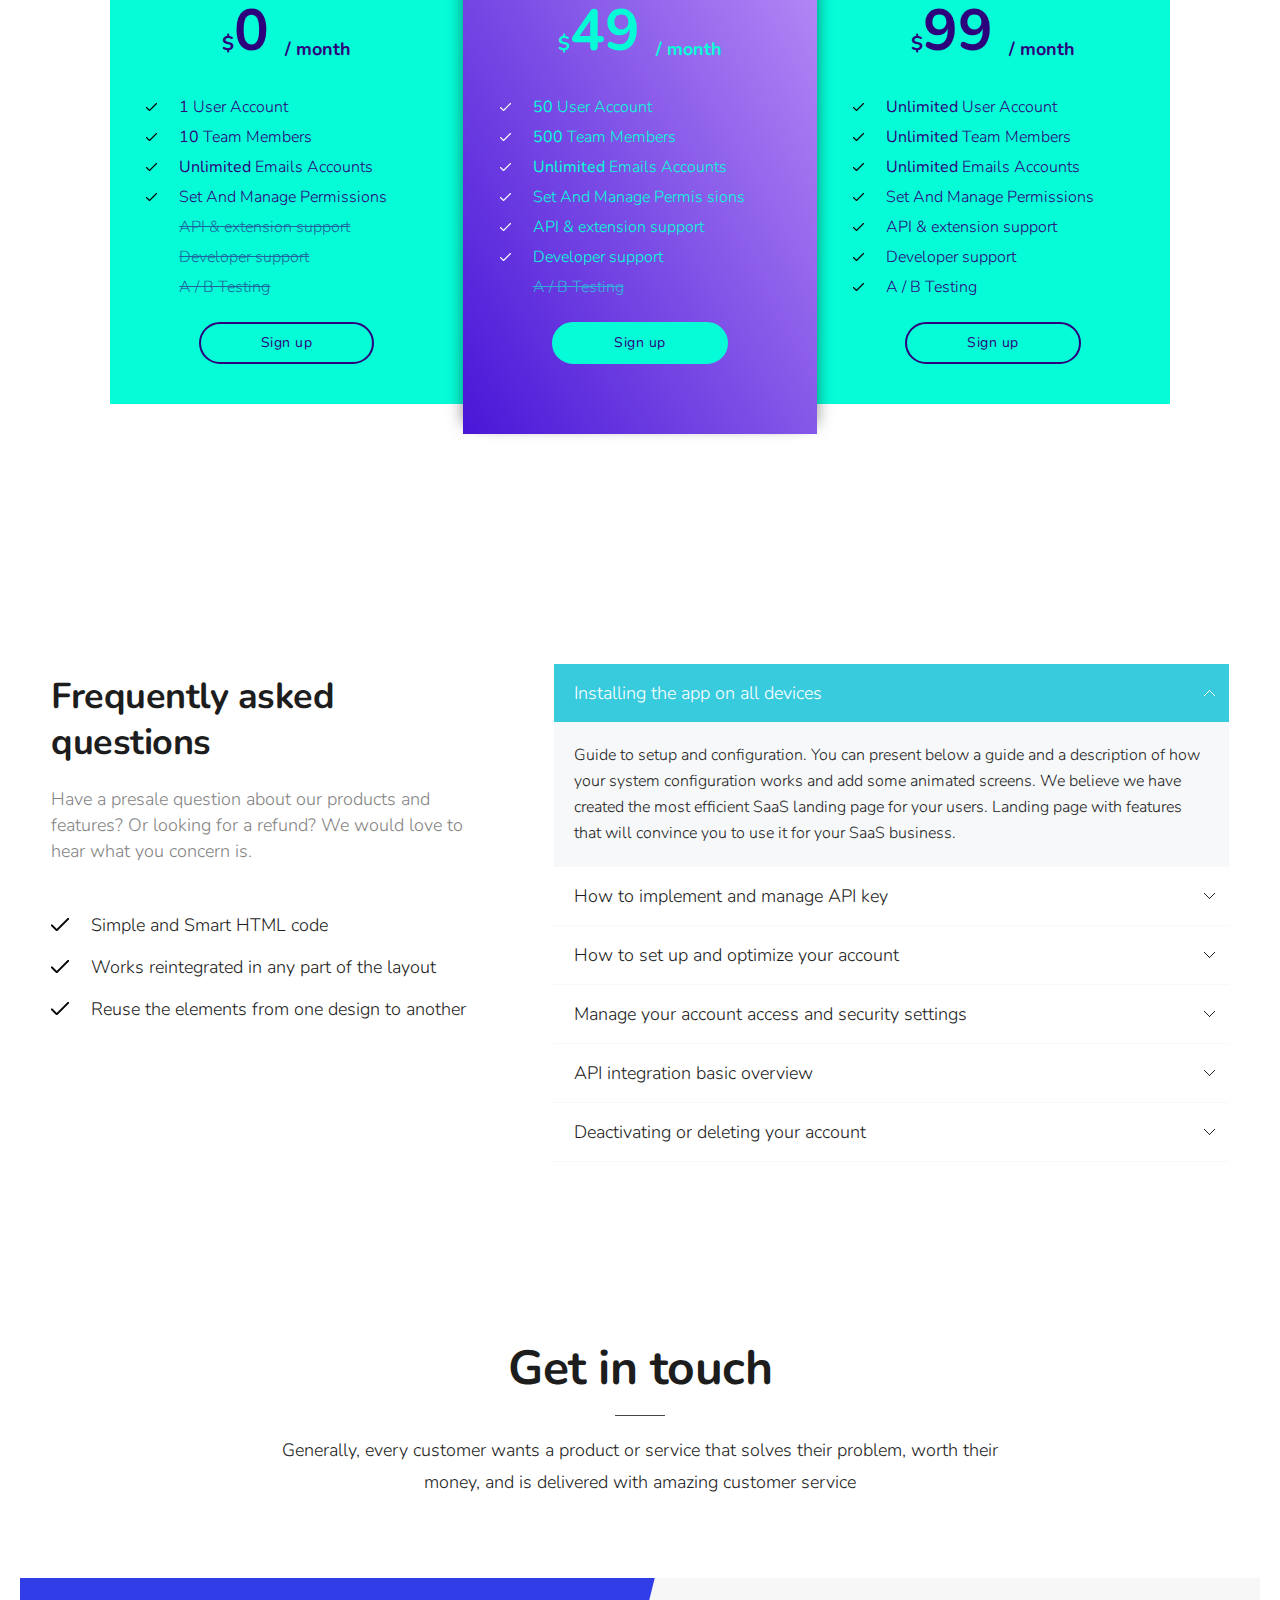
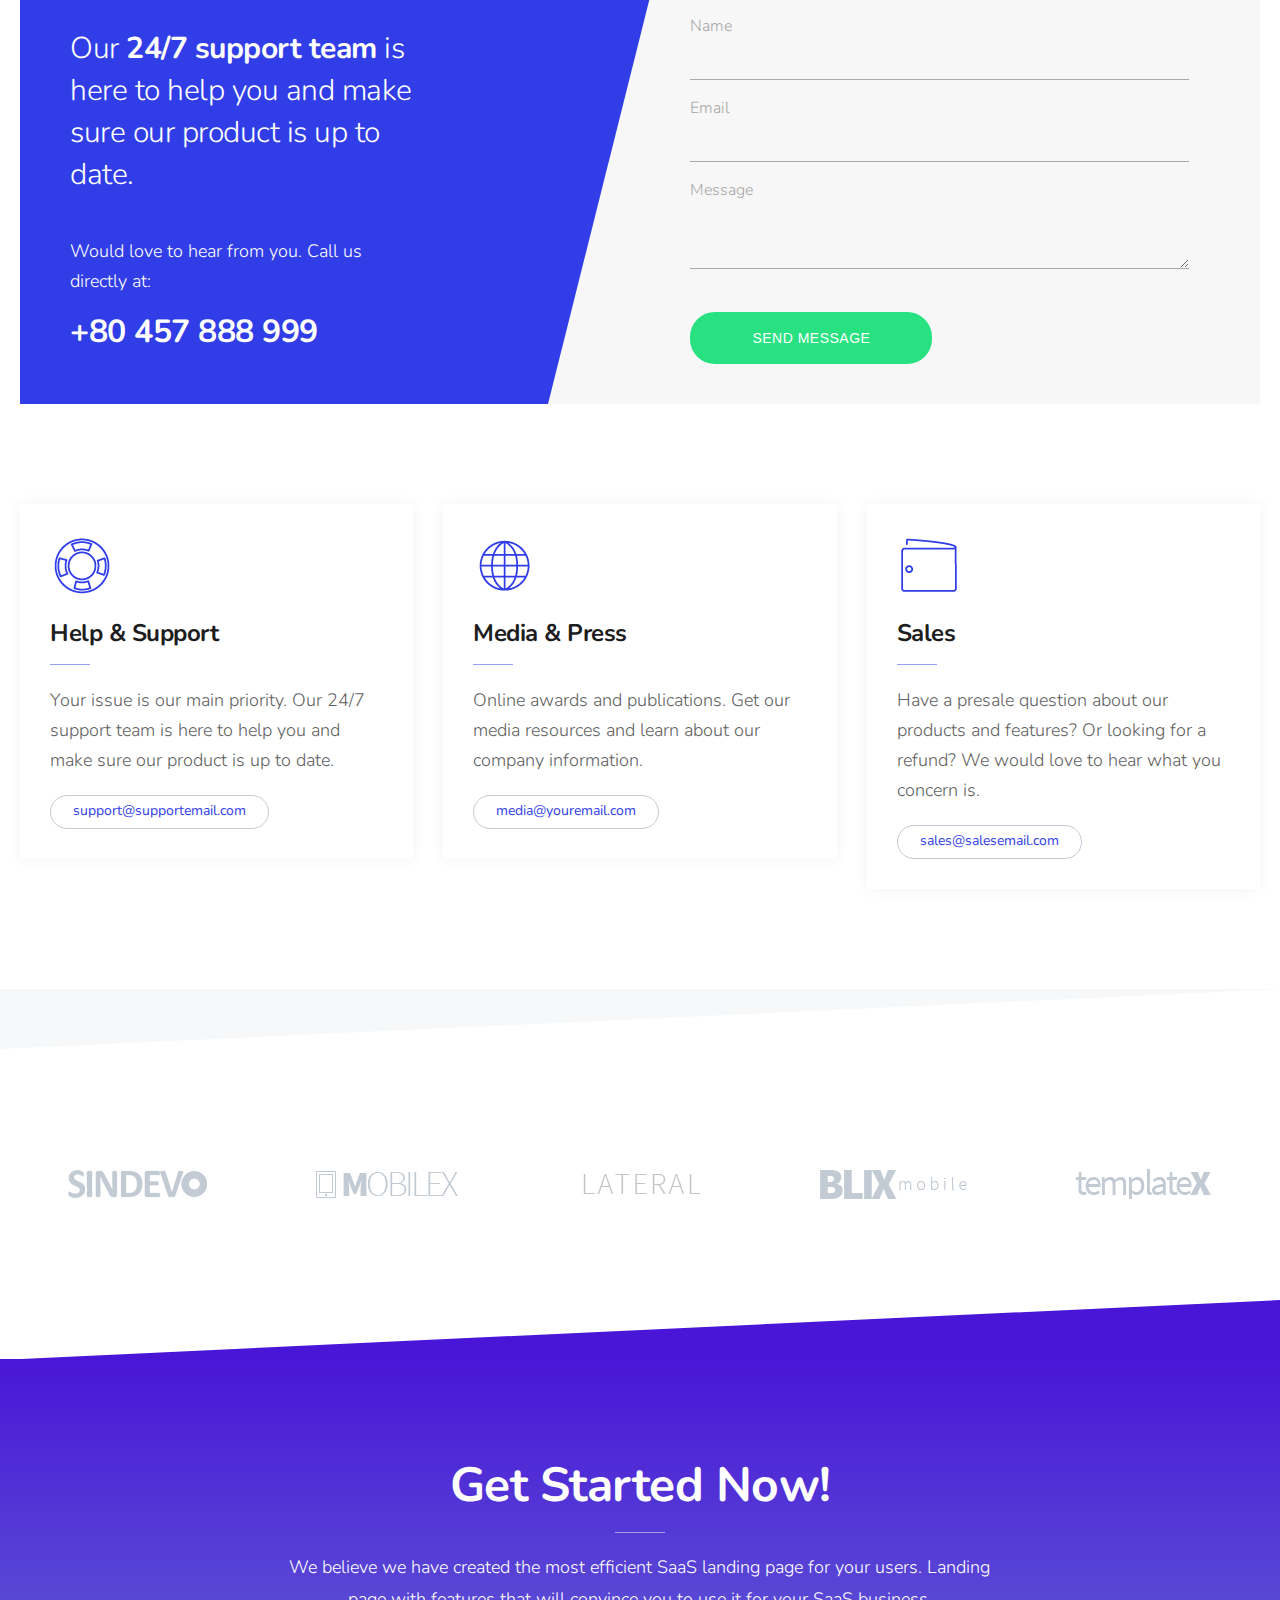
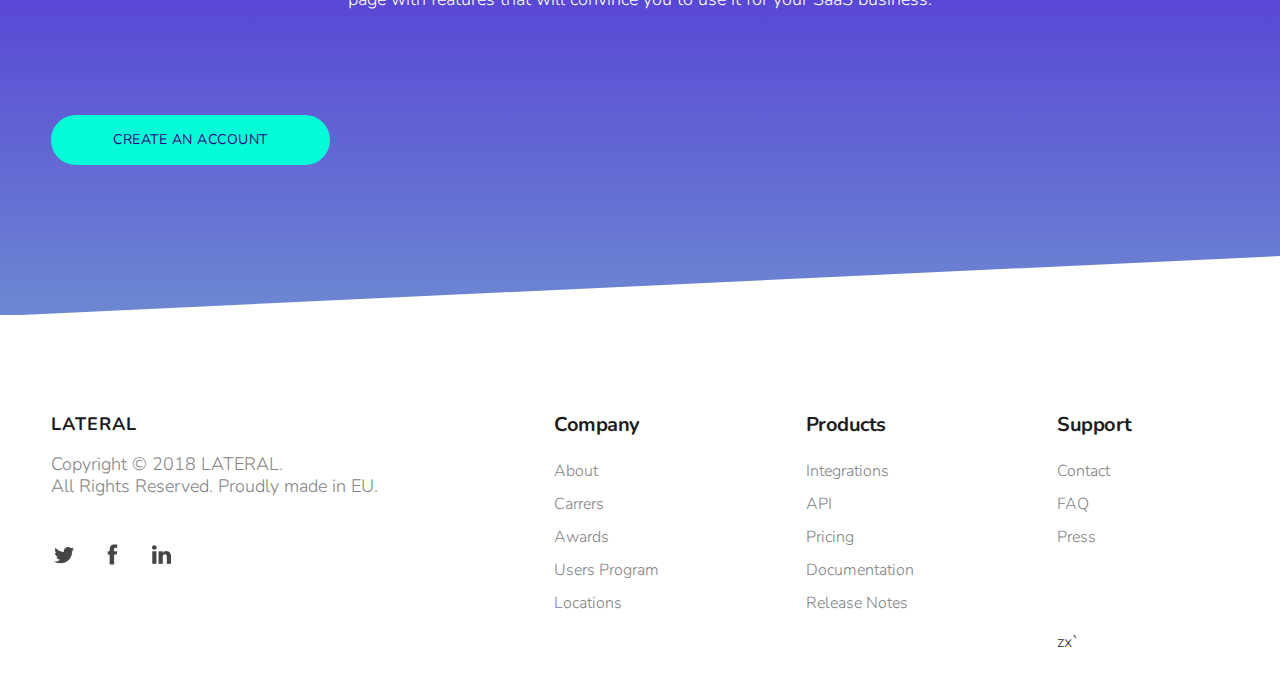
==== commit 19dc6b2c: "font family changed to nunito" ====
--- a/index.html
+++ b/index.html
@@ -7,6 +7,7 @@
 <meta name="description" content="landing page template for saas companies" />
 <meta name="keywords" content="landing page template, saas landing page template, saas website template, one page saas template" />
 <title>Lateral | Demo 08</title>
+<link href="https://fonts.googleapis.com/css?family=Nunito" rel="stylesheet">
 <link rel="stylesheet" href="css/swiper.css">
 <link rel="stylesheet" href="style.css">
 <link href="https://fonts.googleapis.com/css?family=Source+Sans+Pro:300,400,700,900" rel="stylesheet"> 
--- a/style.css
+++ b/style.css
@@ -46,7 +46,8 @@
 	height:100%;
 }
 body{
-	font-family: 'Source Sans Pro', sans-serif;
+	font-family: 'Nunito', sans-serif !important;
+	/* font-family: 'Source Sans Pro', sans-serif; */
 	padding:0;
 	font-size:16px;
 	margin:0 auto;
@@ -3162,6 +3163,7 @@
 	}
 	
 	.brn {
+		font-family: 'Nunito', sans-serif !important;
 		font-size: 35px;
 		font-weight: 600;
 		/*background-color: transparent;*/
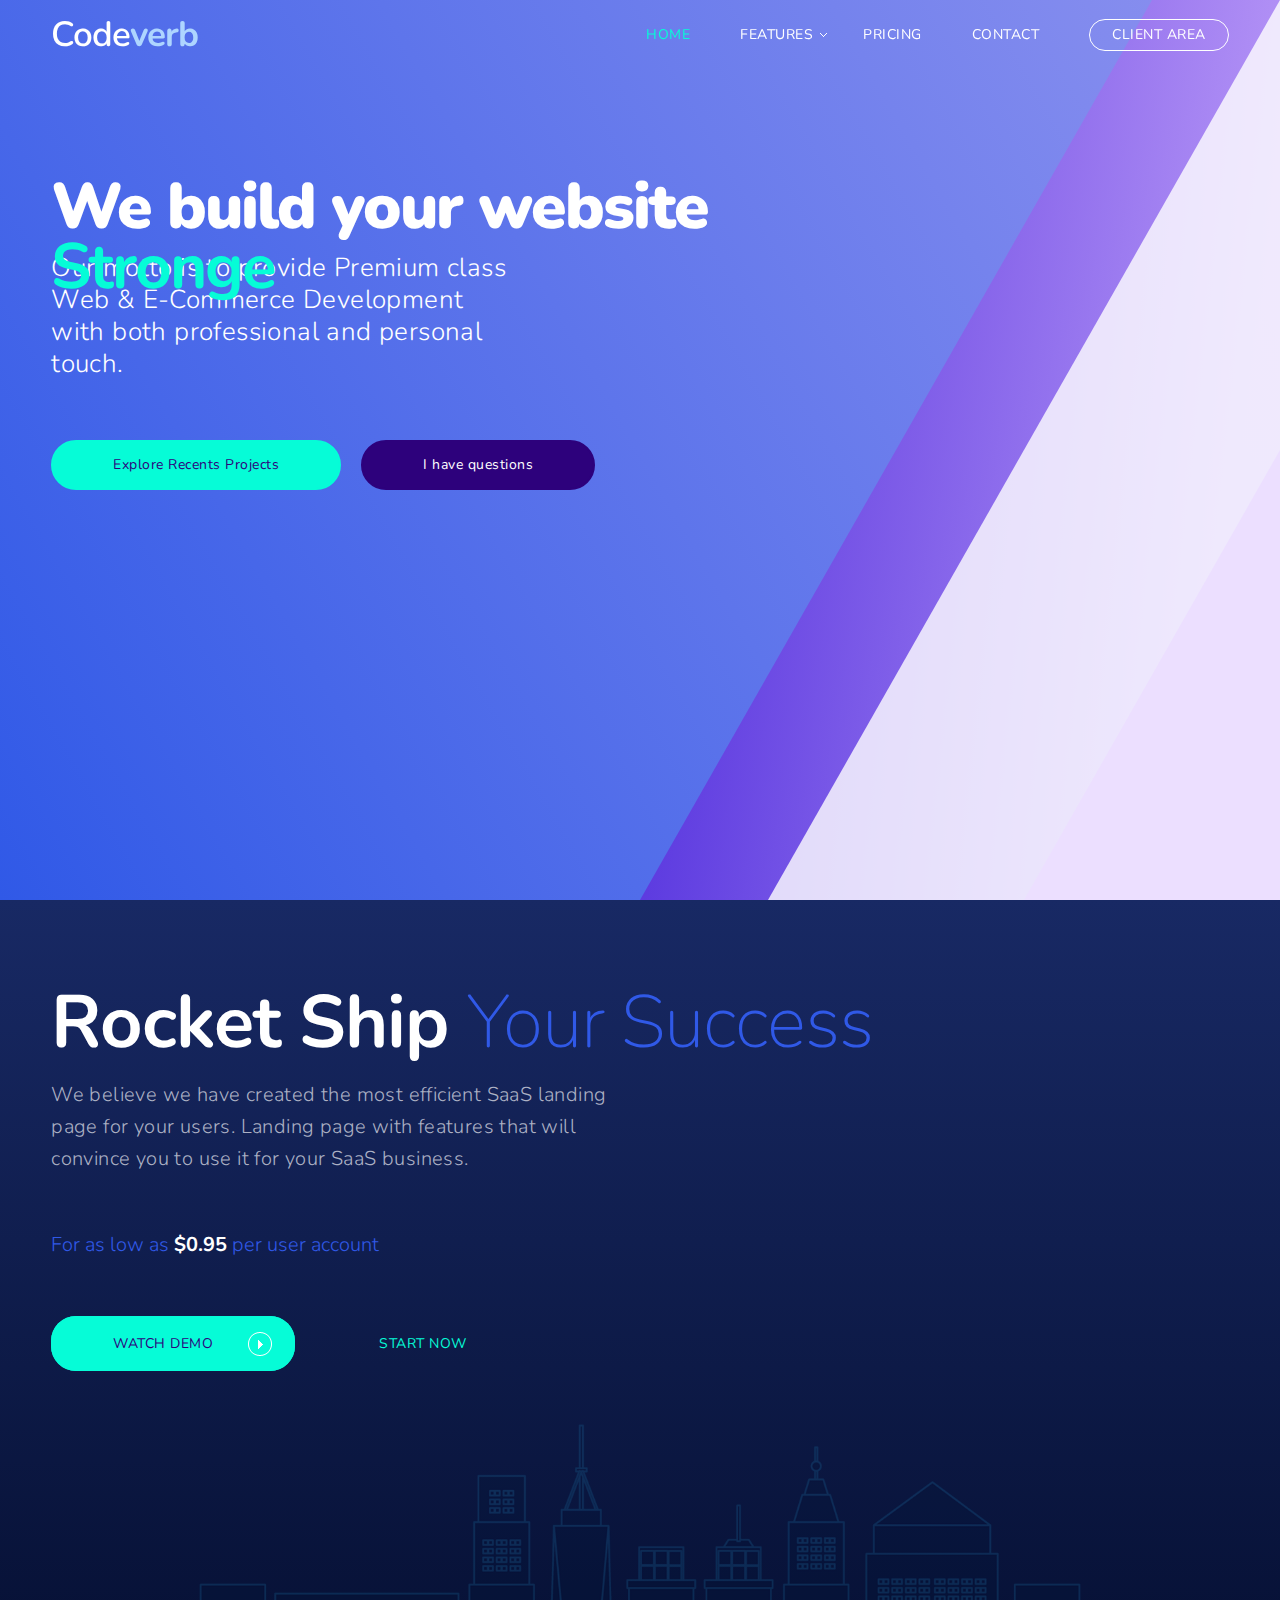
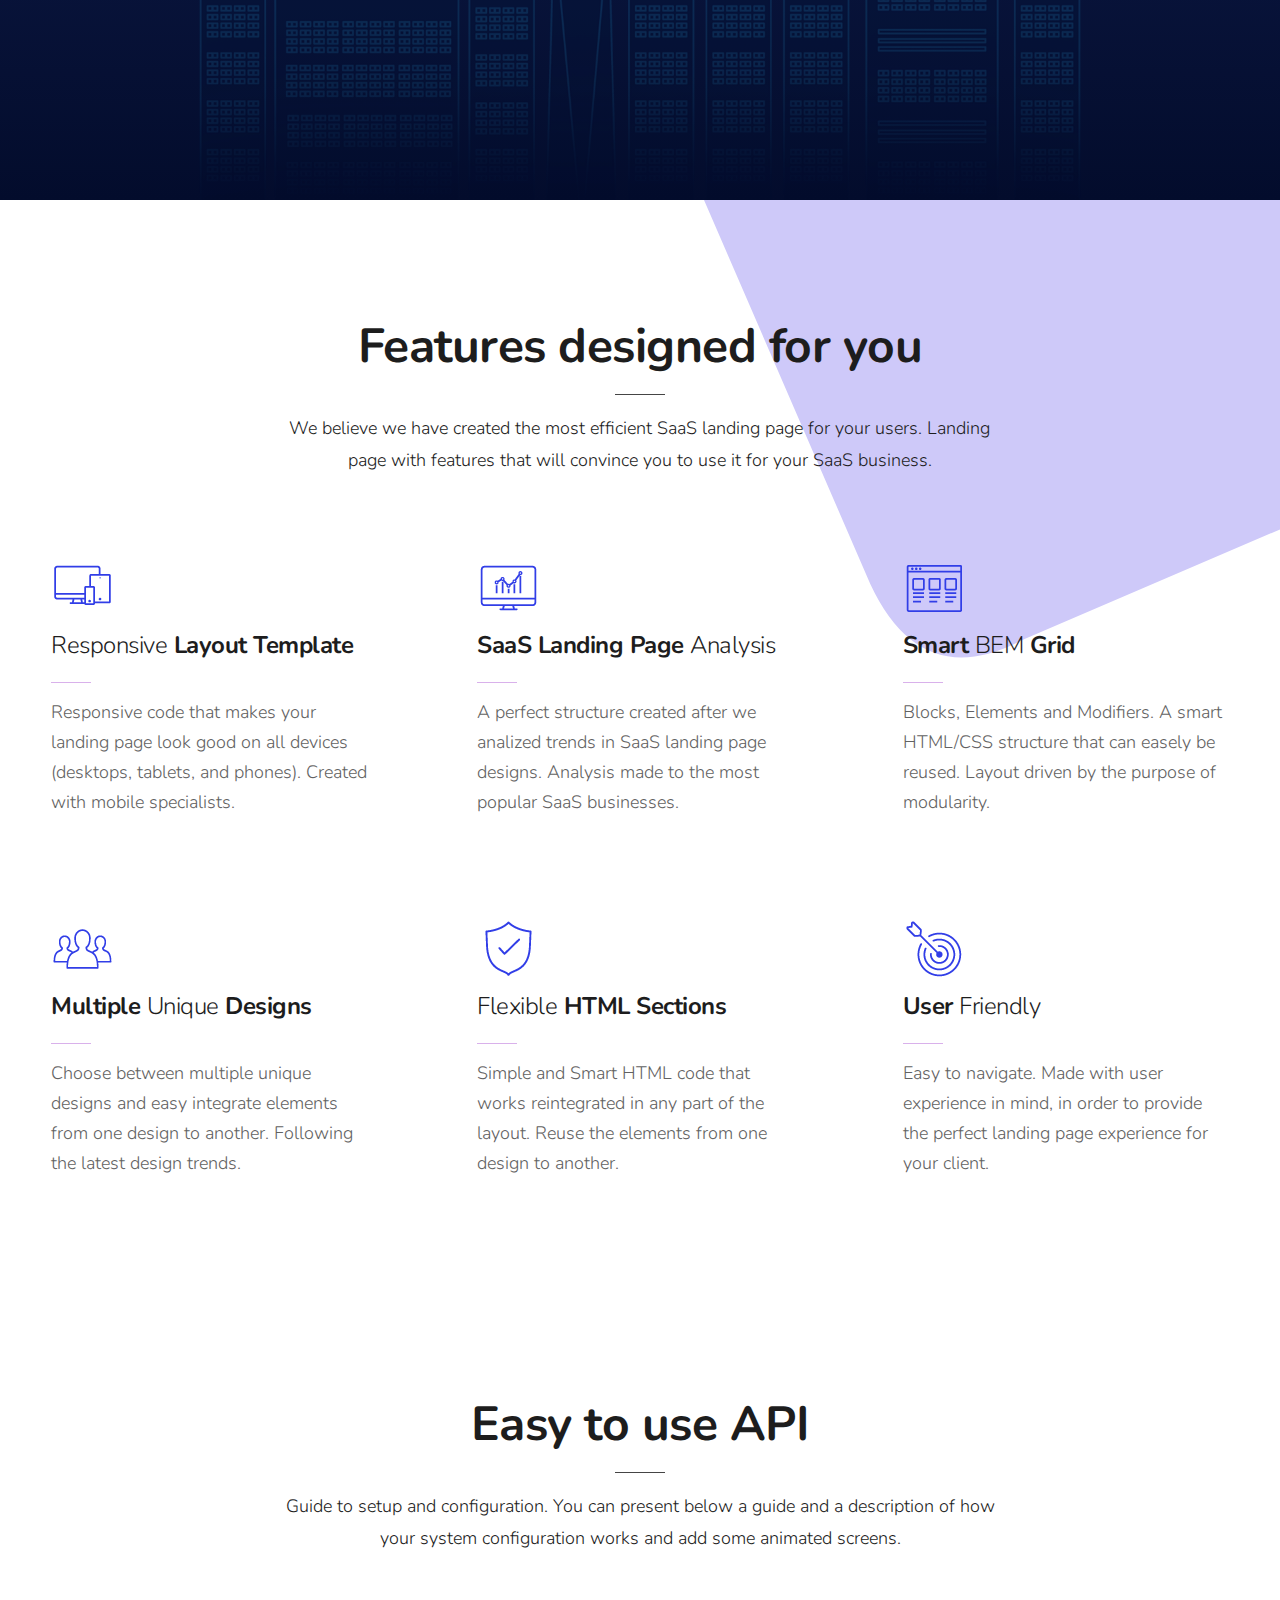
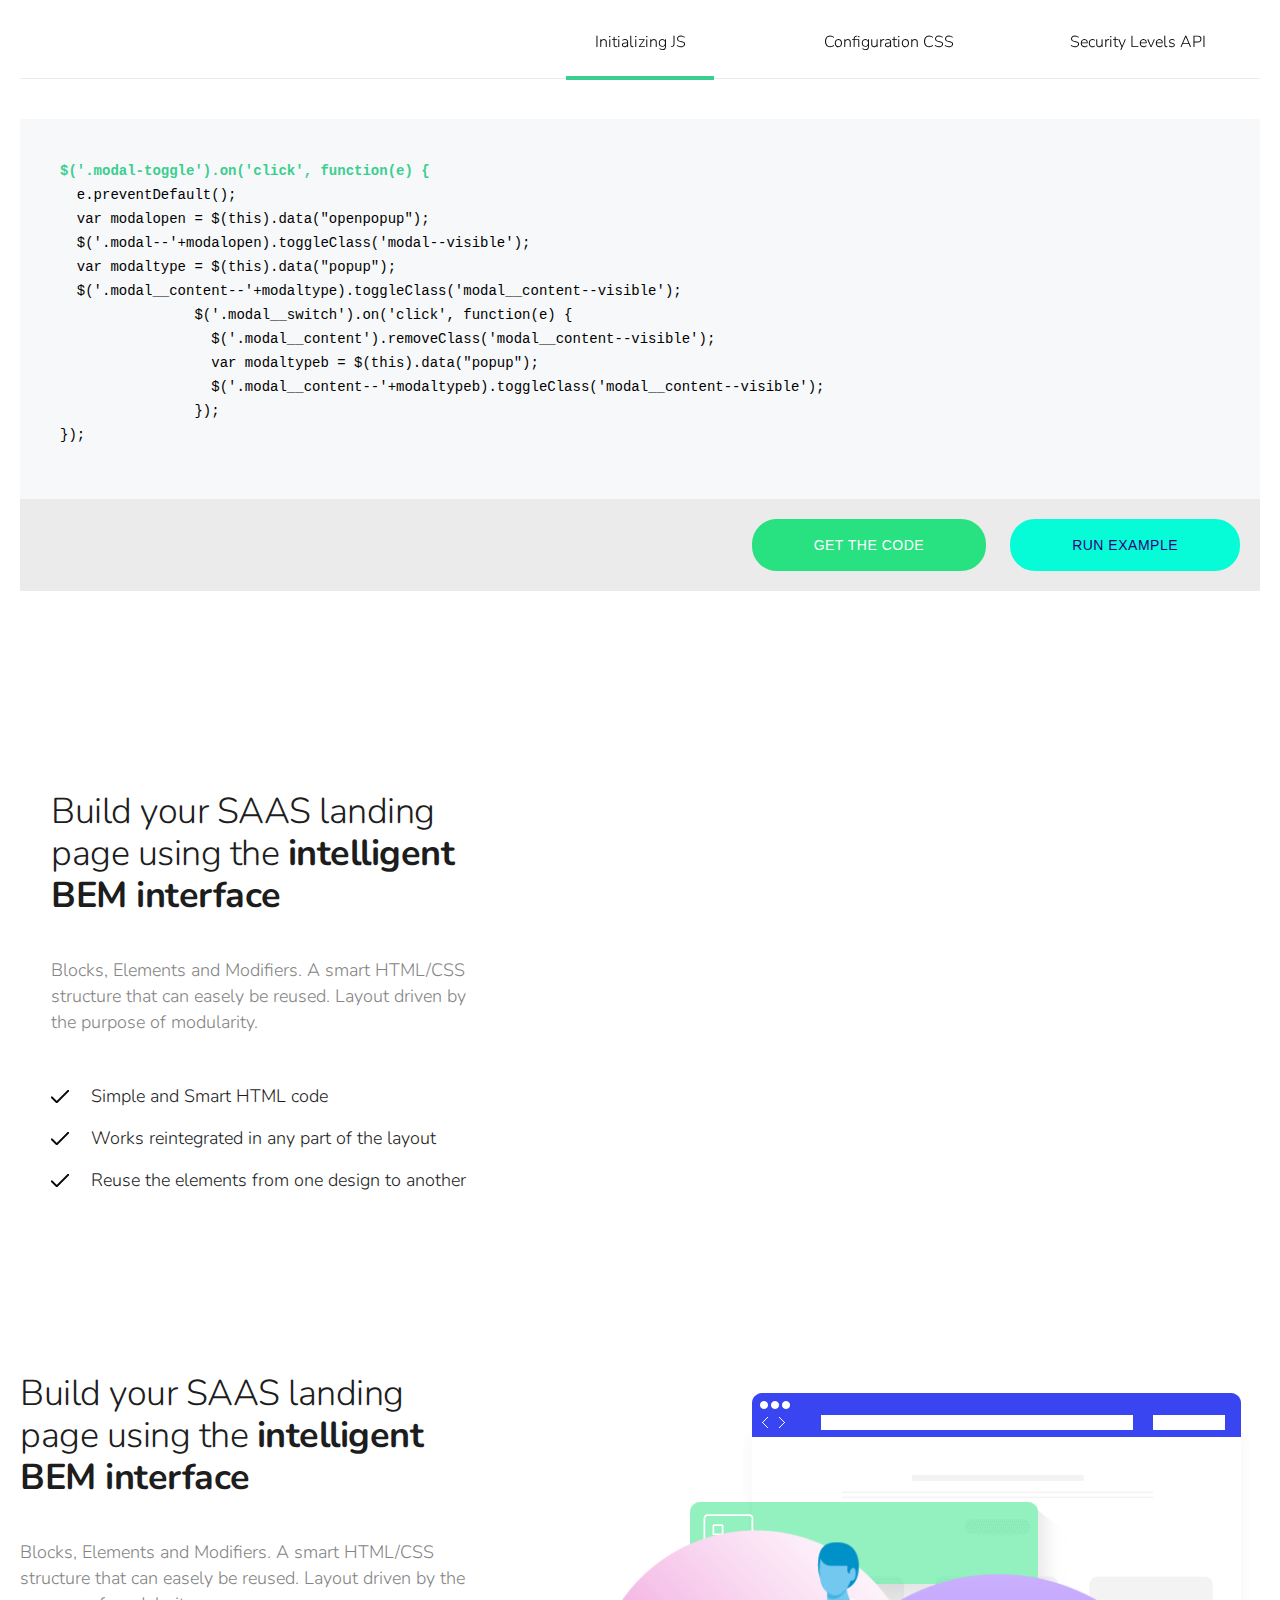
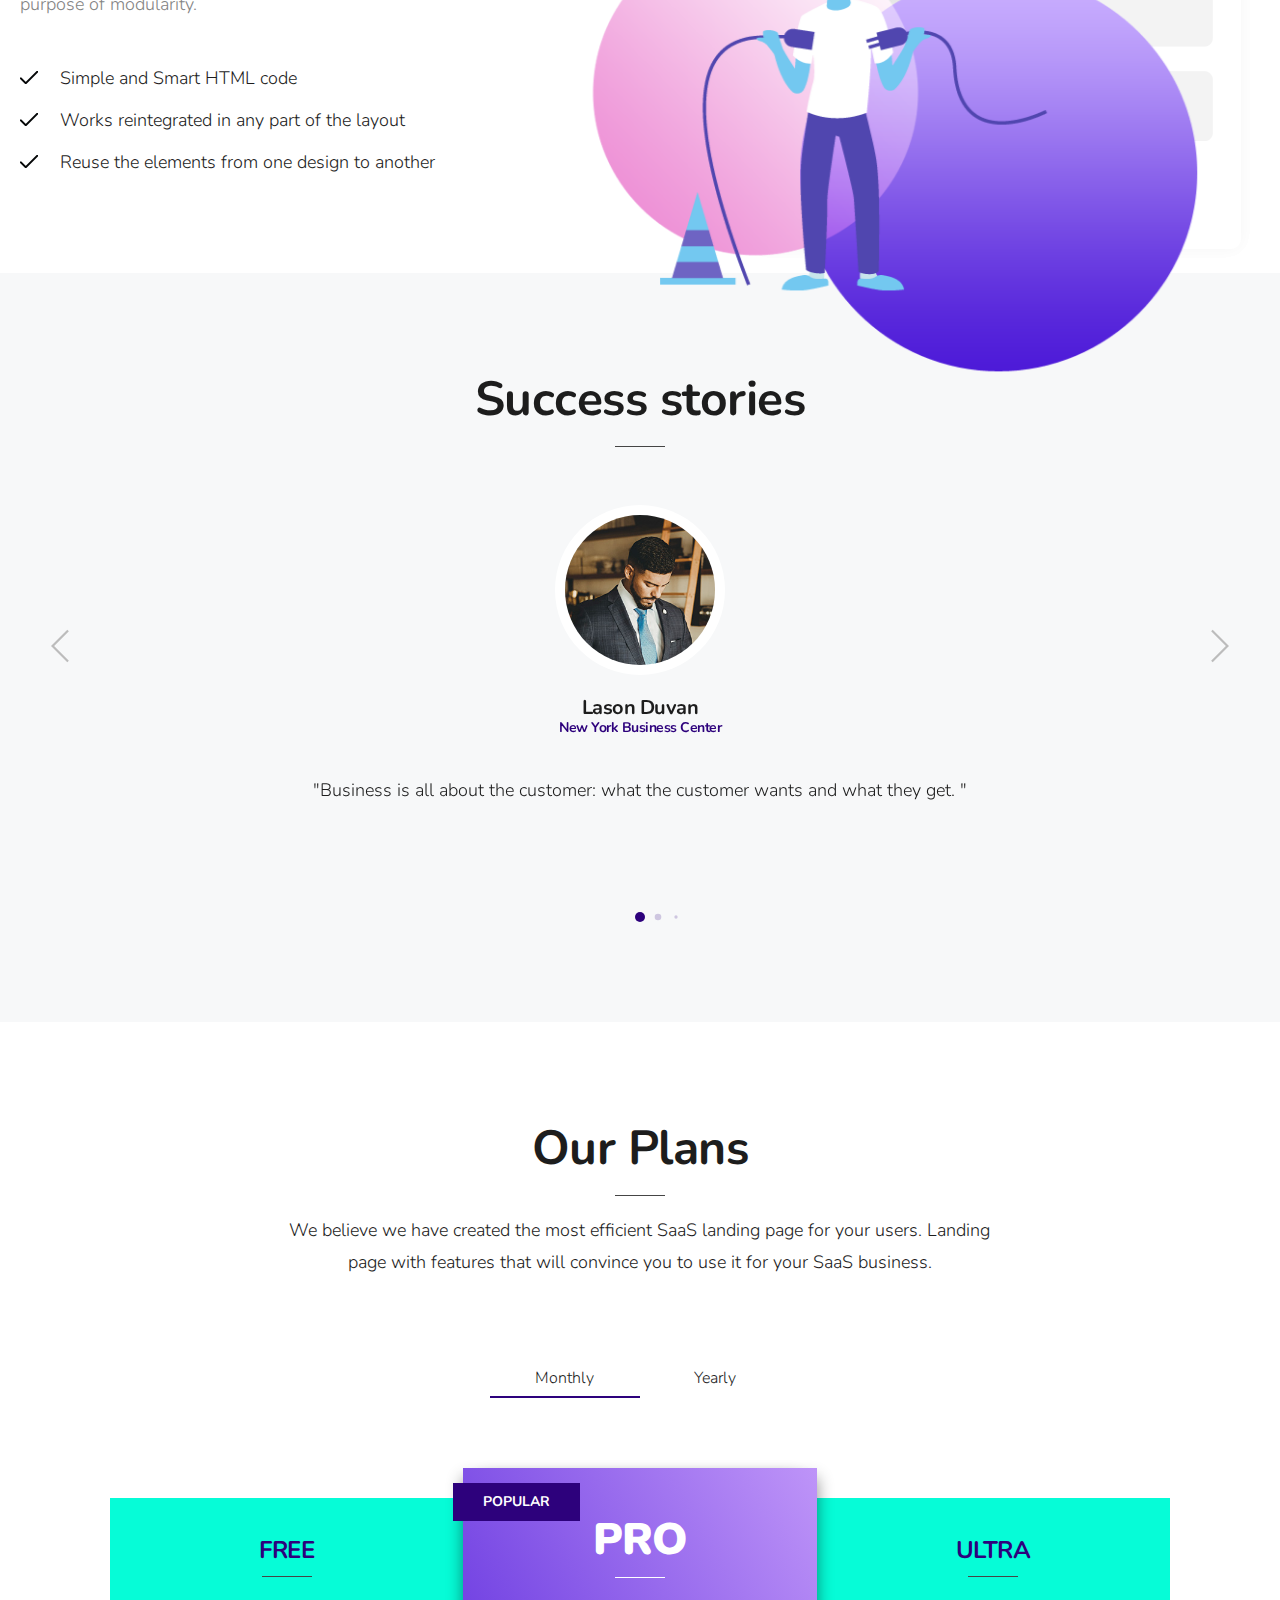
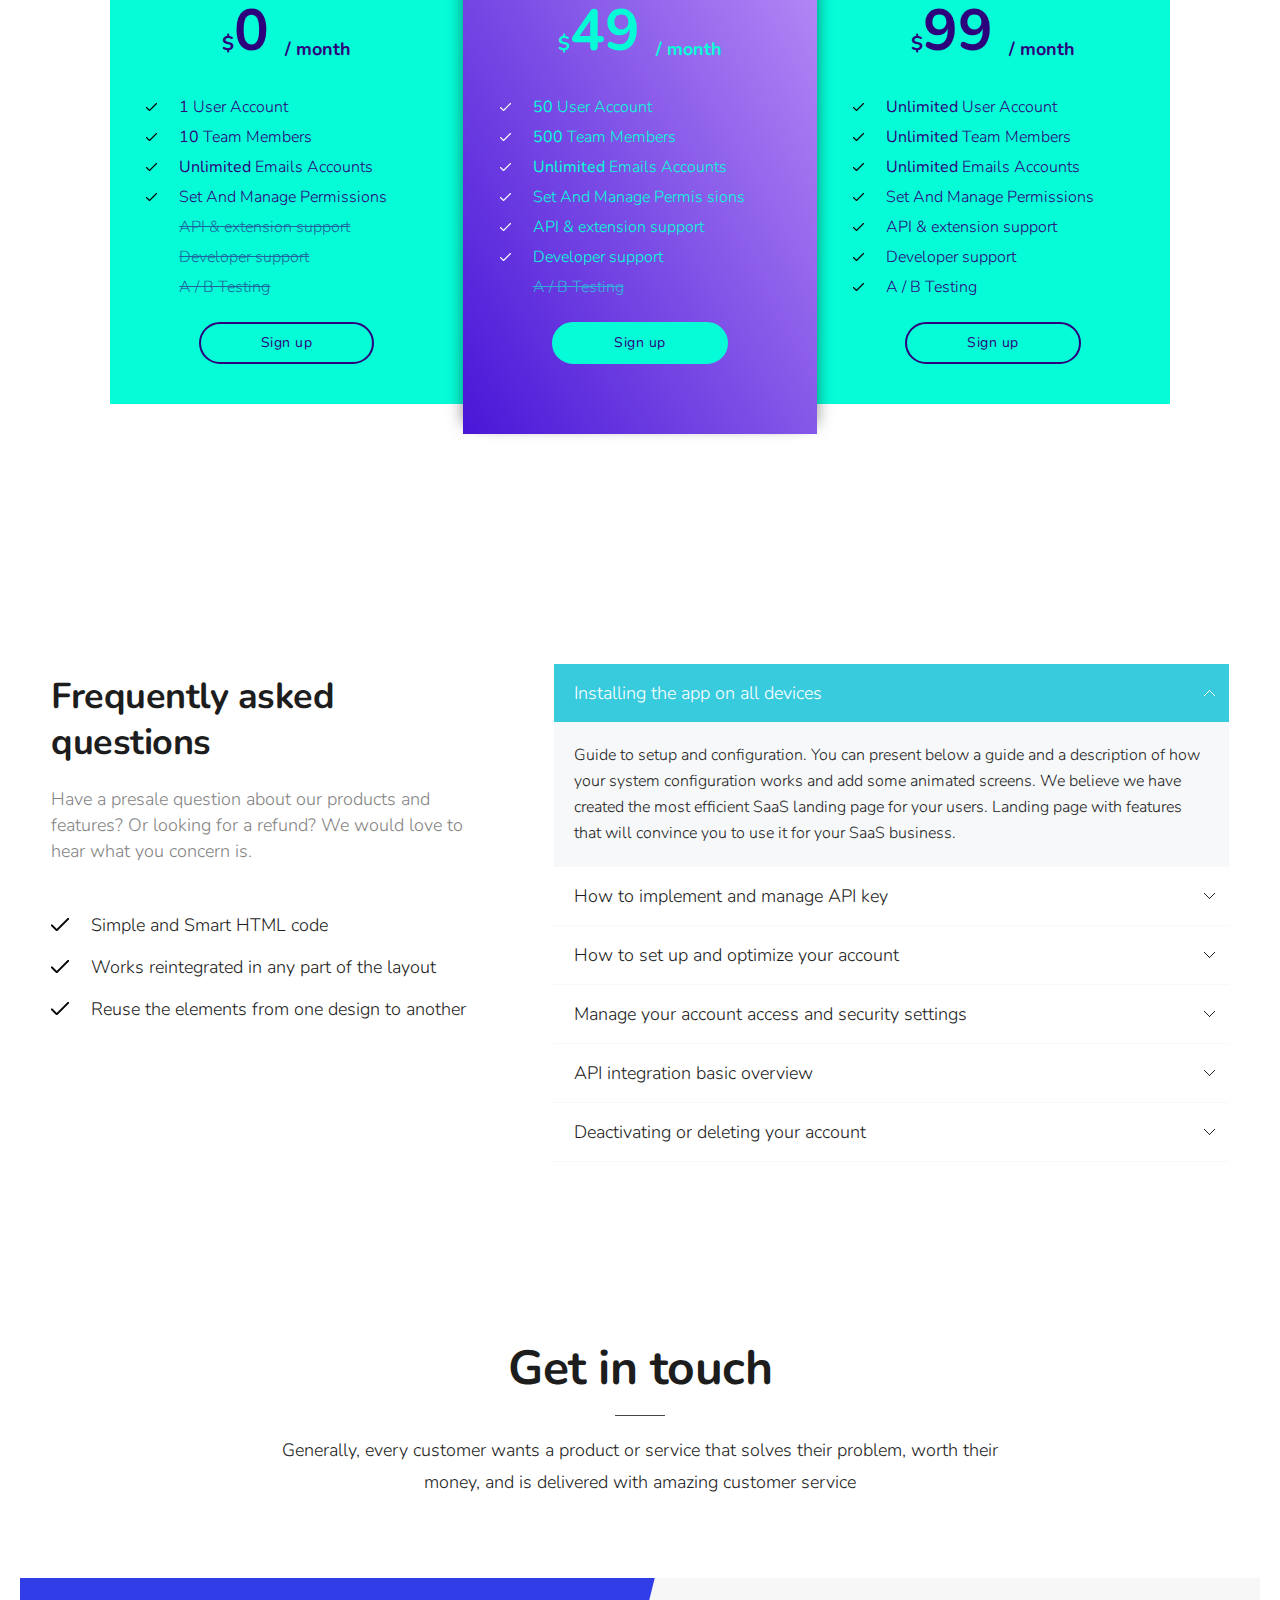
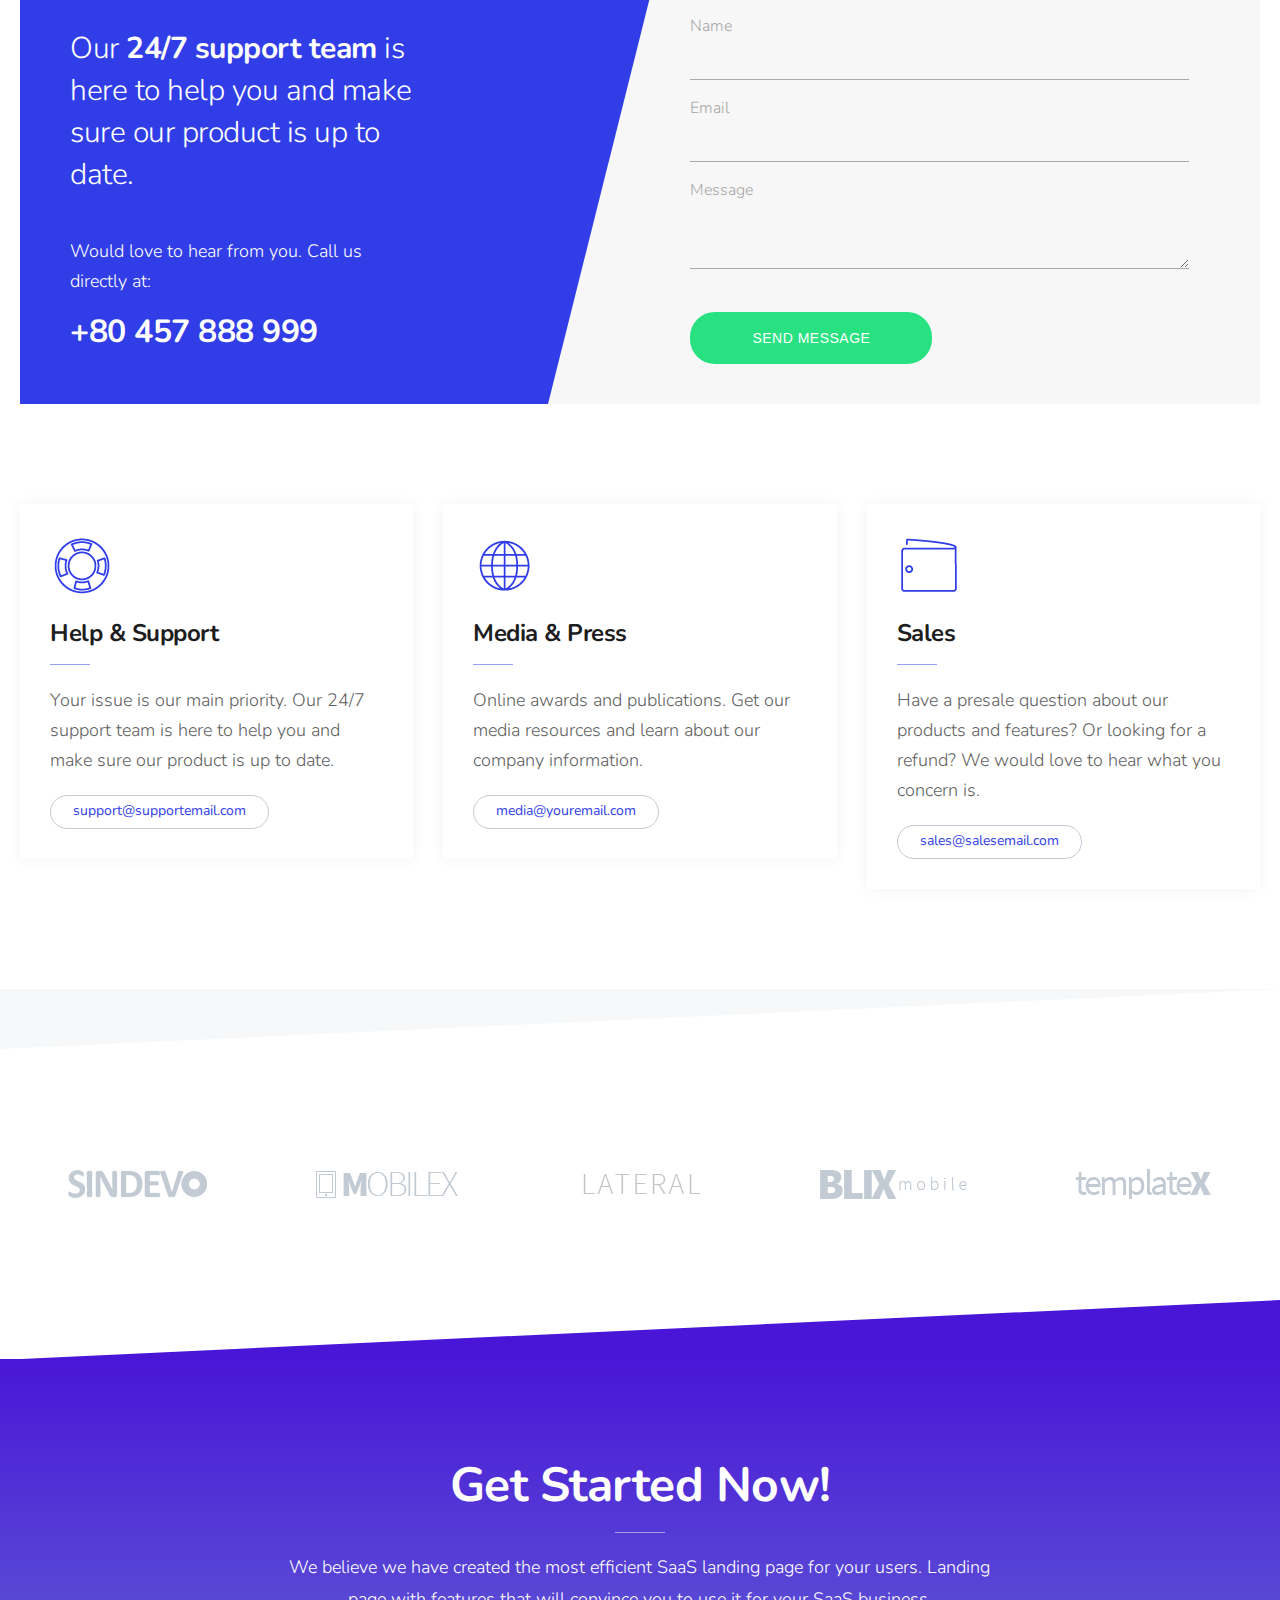
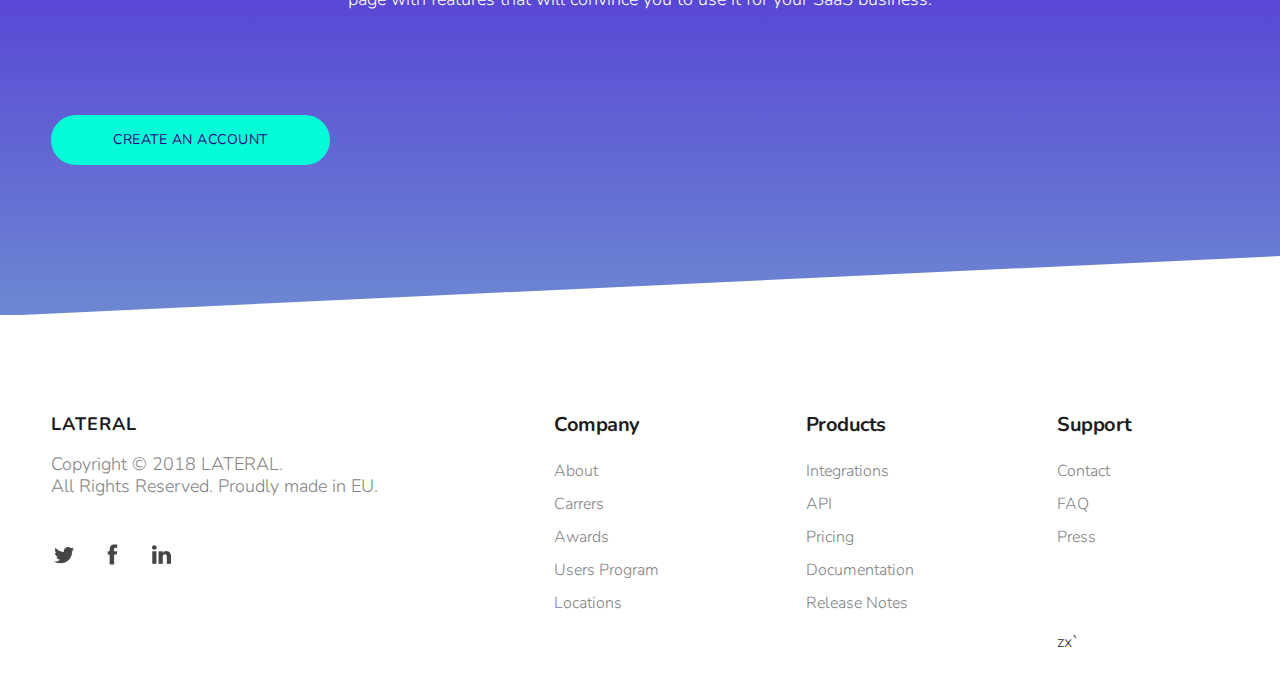
==== commit 1d9624a7: "font family changed to nunito" ====
--- a/index.html
+++ b/index.html
@@ -7,10 +7,9 @@
 <meta name="description" content="landing page template for saas companies" />
 <meta name="keywords" content="landing page template, saas landing page template, saas website template, one page saas template" />
 <title>Lateral | Demo 08</title>
-<link href="https://fonts.googleapis.com/css?family=Nunito" rel="stylesheet">
 <link rel="stylesheet" href="css/swiper.css">
 <link rel="stylesheet" href="style.css">
-<link href="https://fonts.googleapis.com/css?family=Source+Sans+Pro:300,400,700,900" rel="stylesheet"> 
+<link href="https://fonts.googleapis.com/css?family=Nunito" rel="stylesheet">
 </head>
 <body>
 	<header class="header">
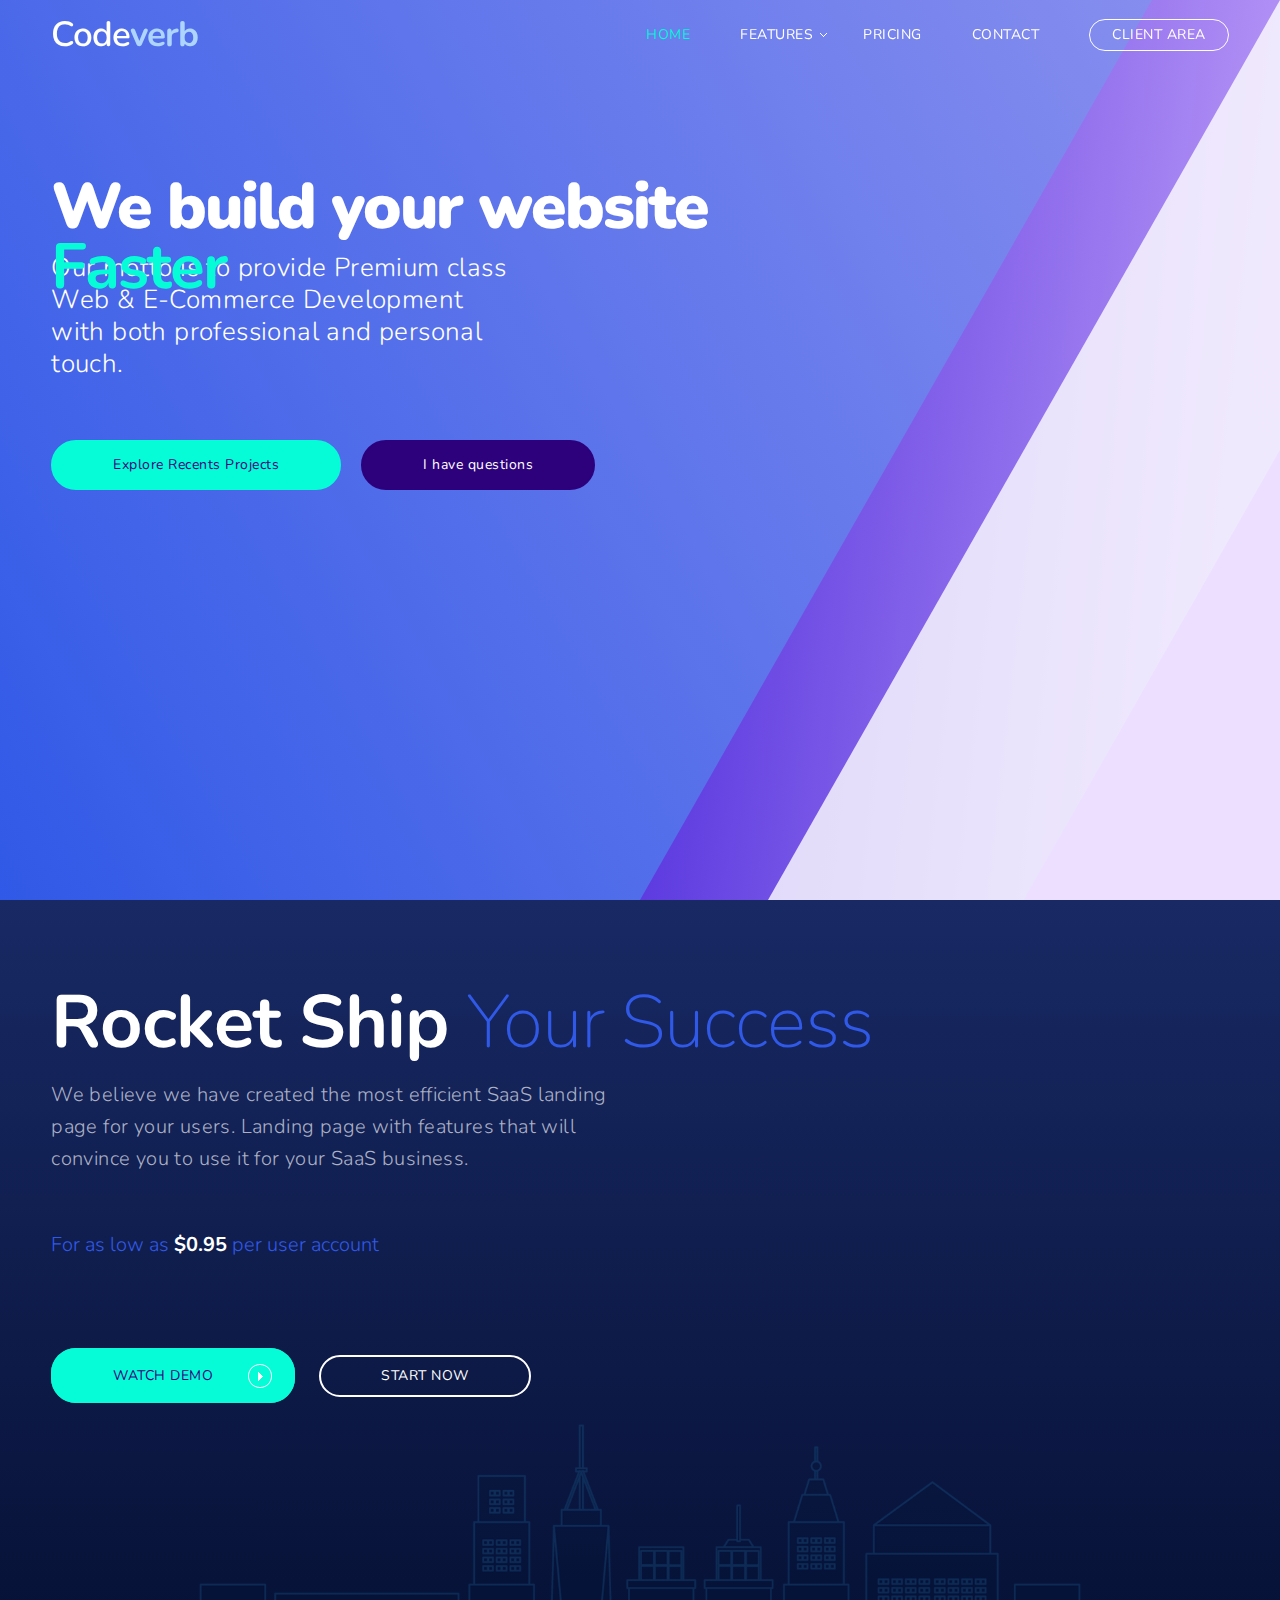
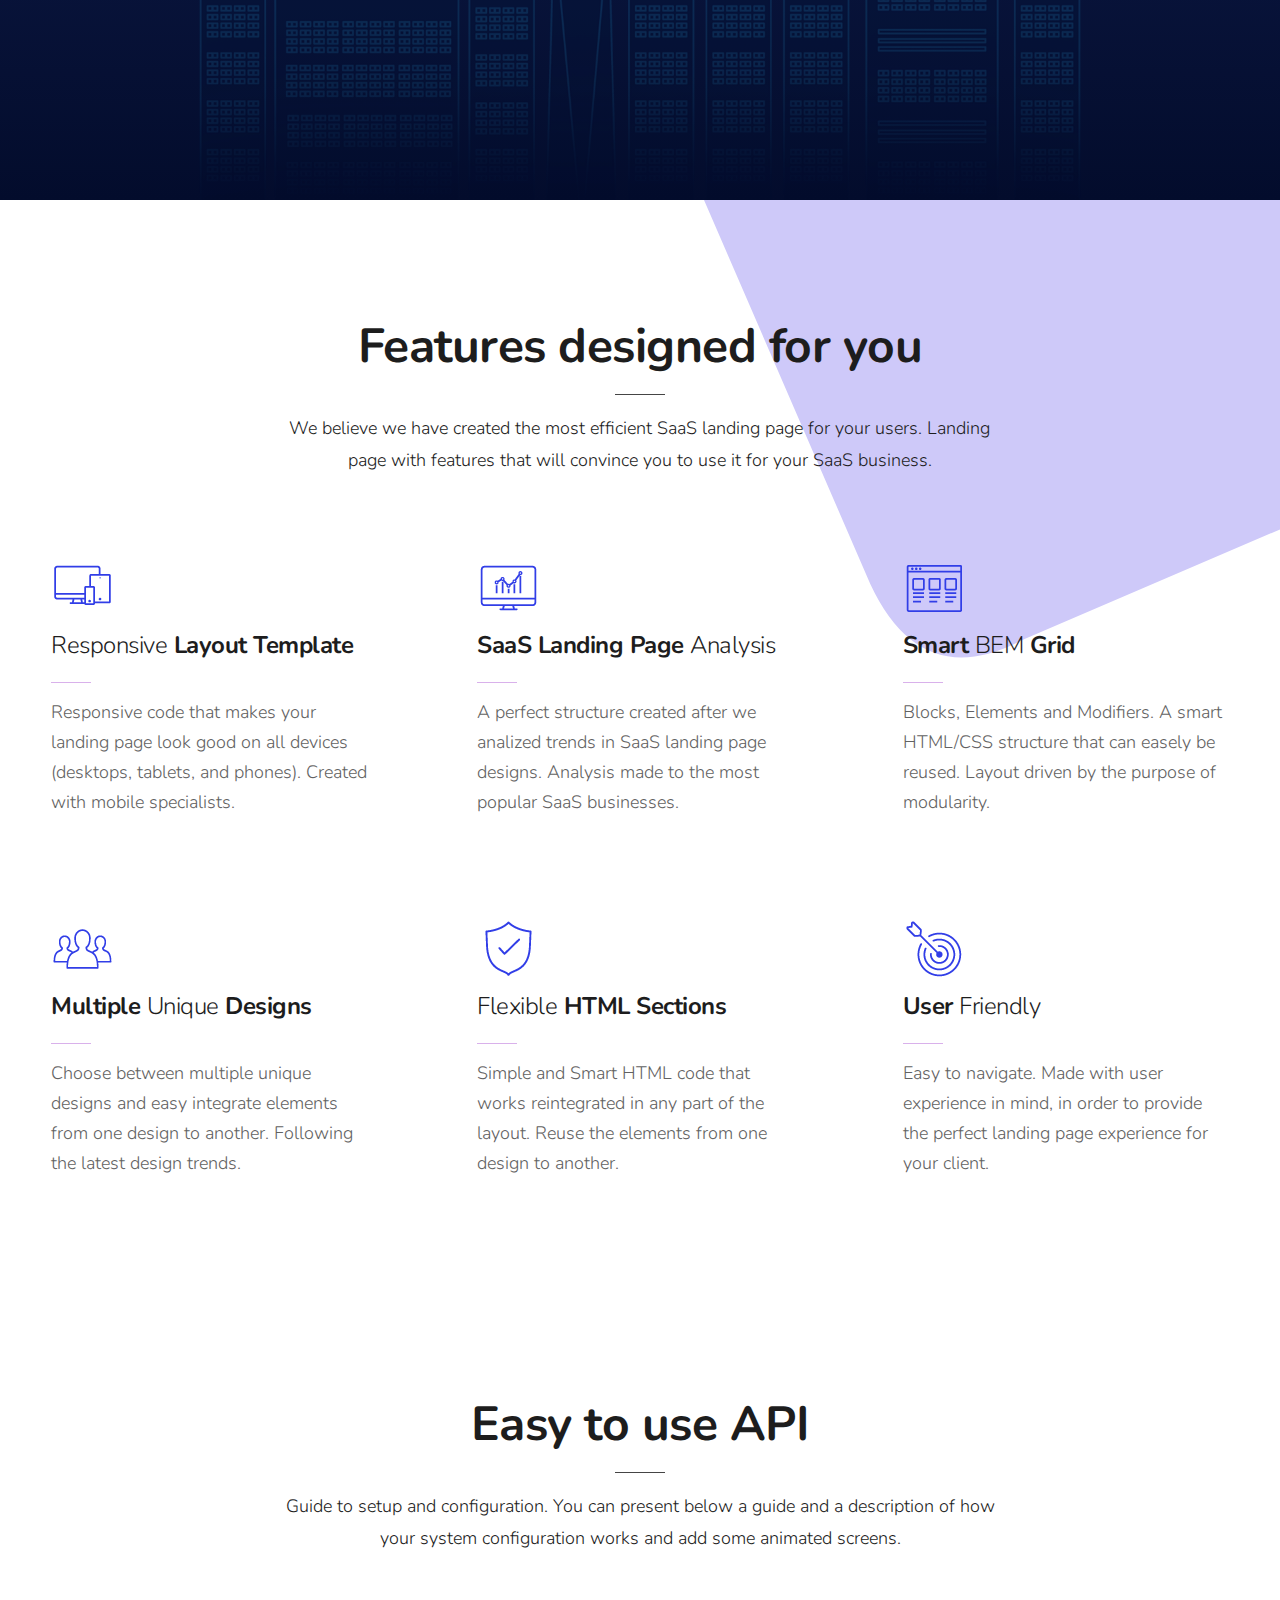
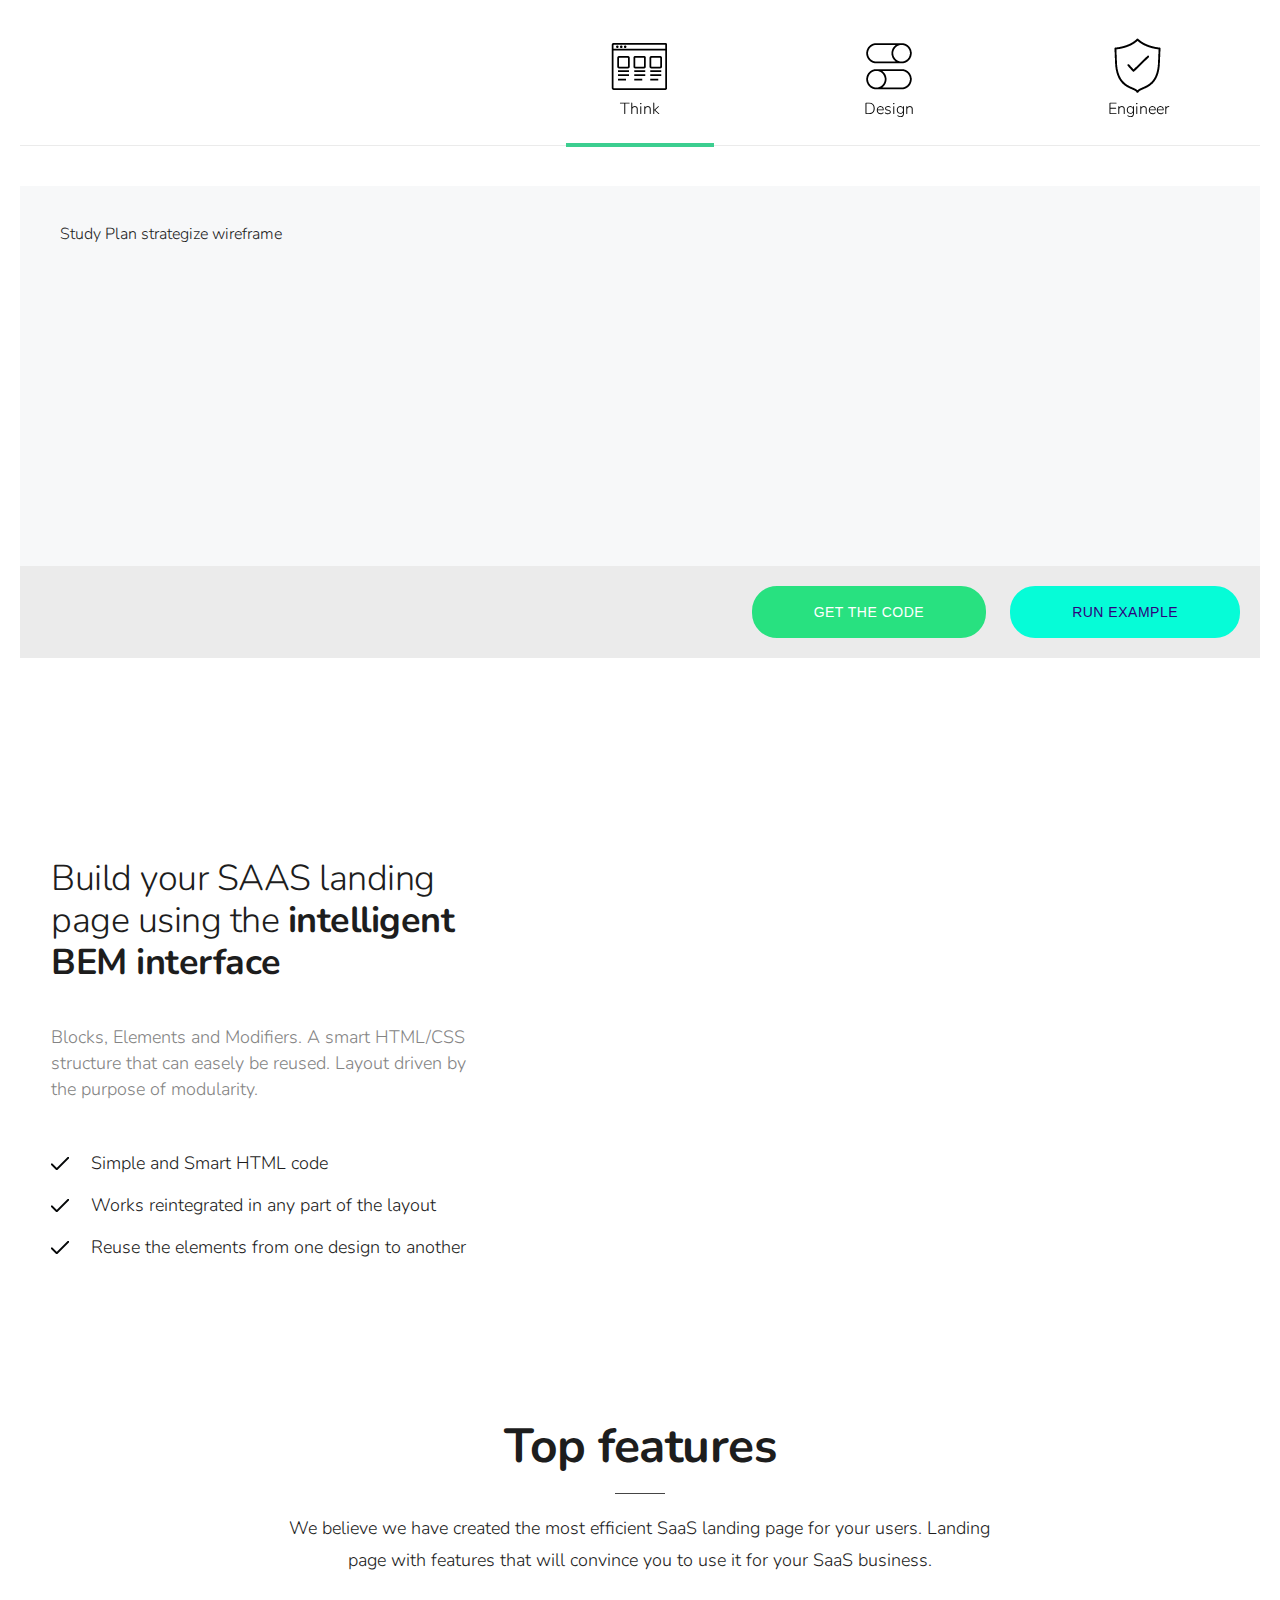
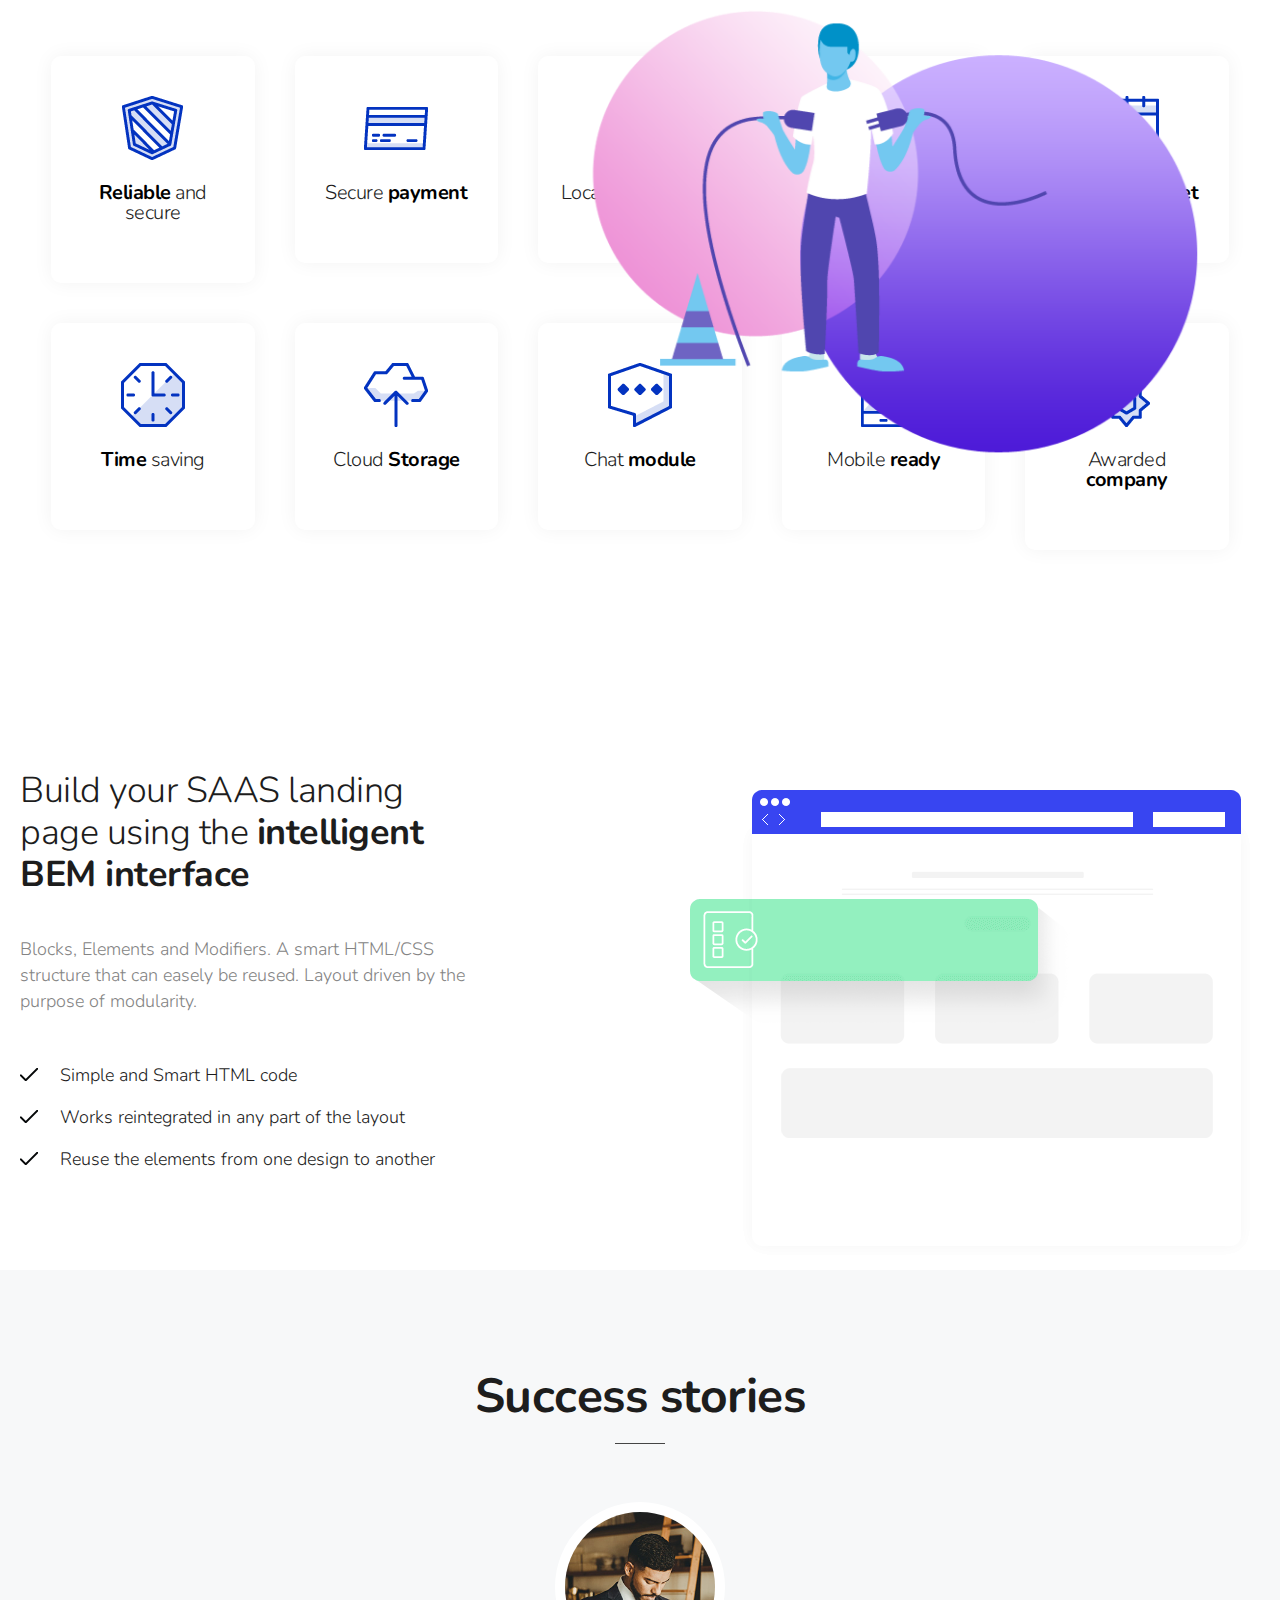
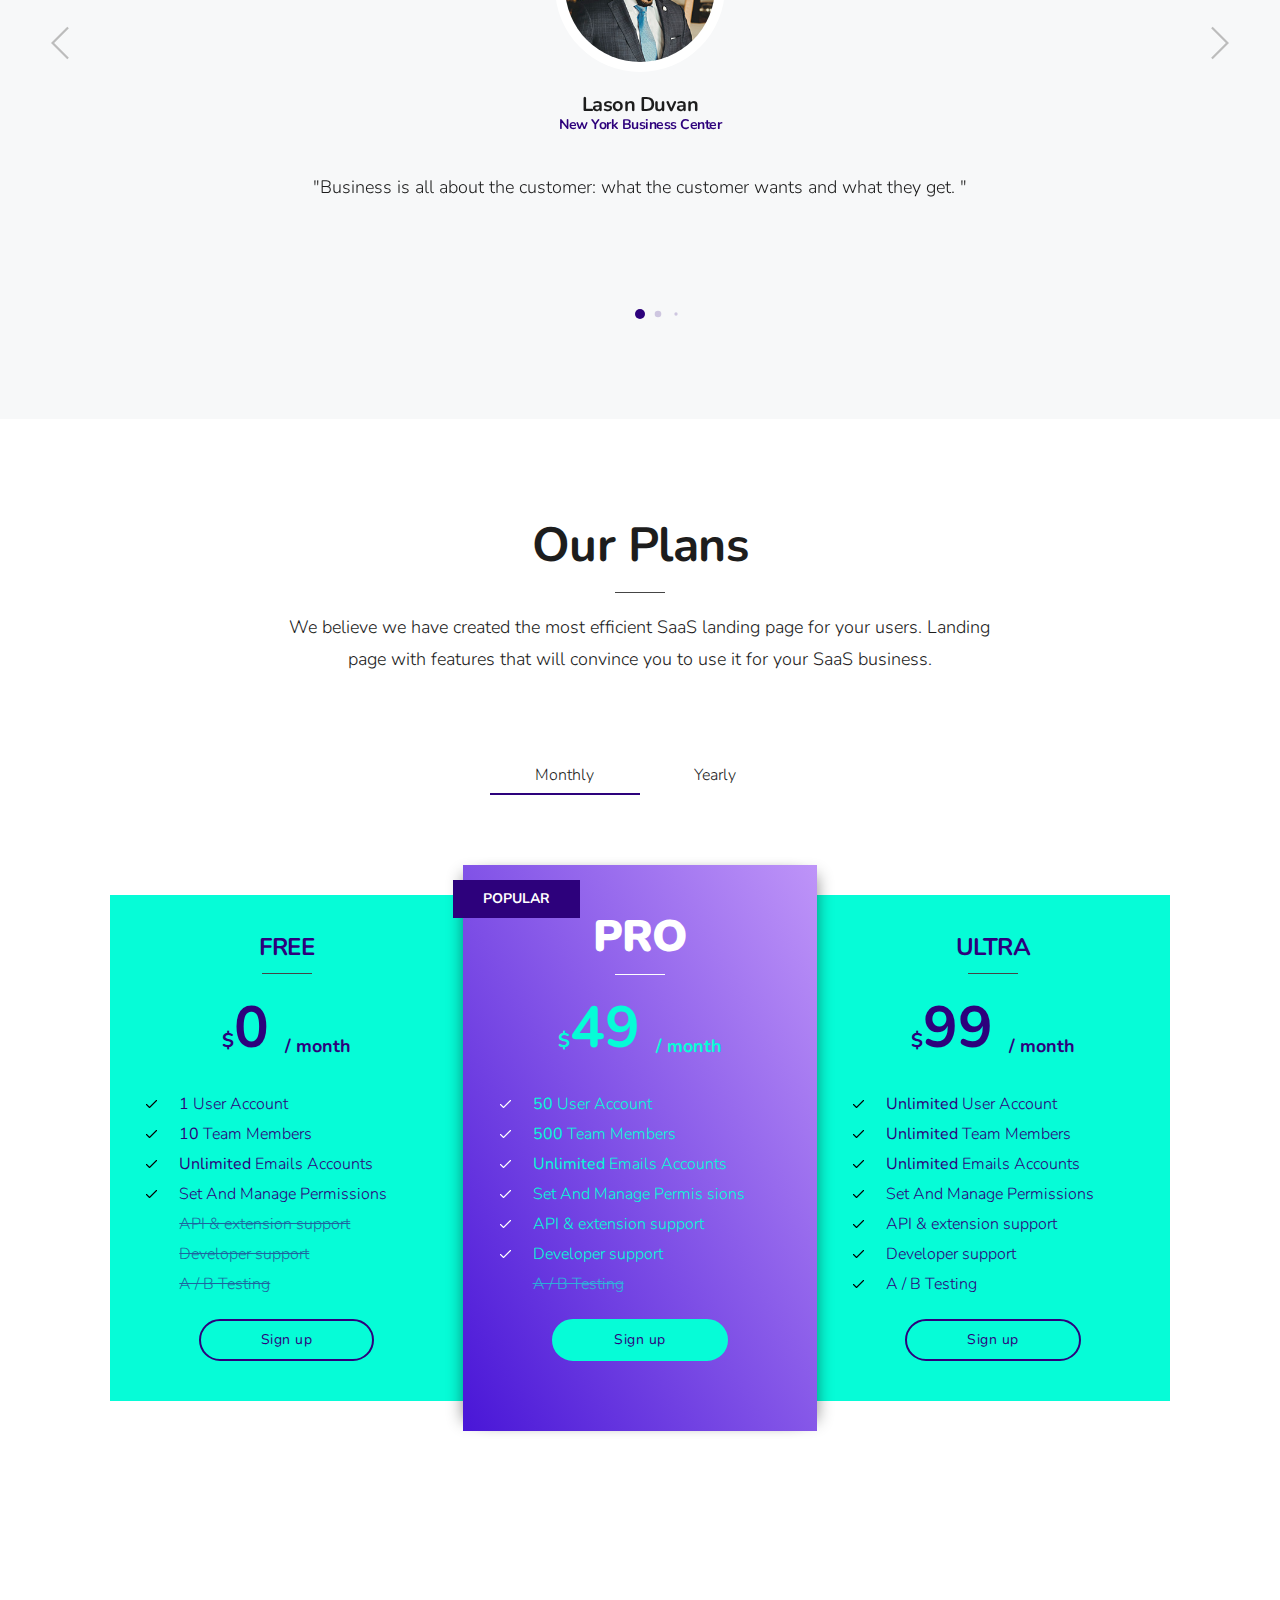
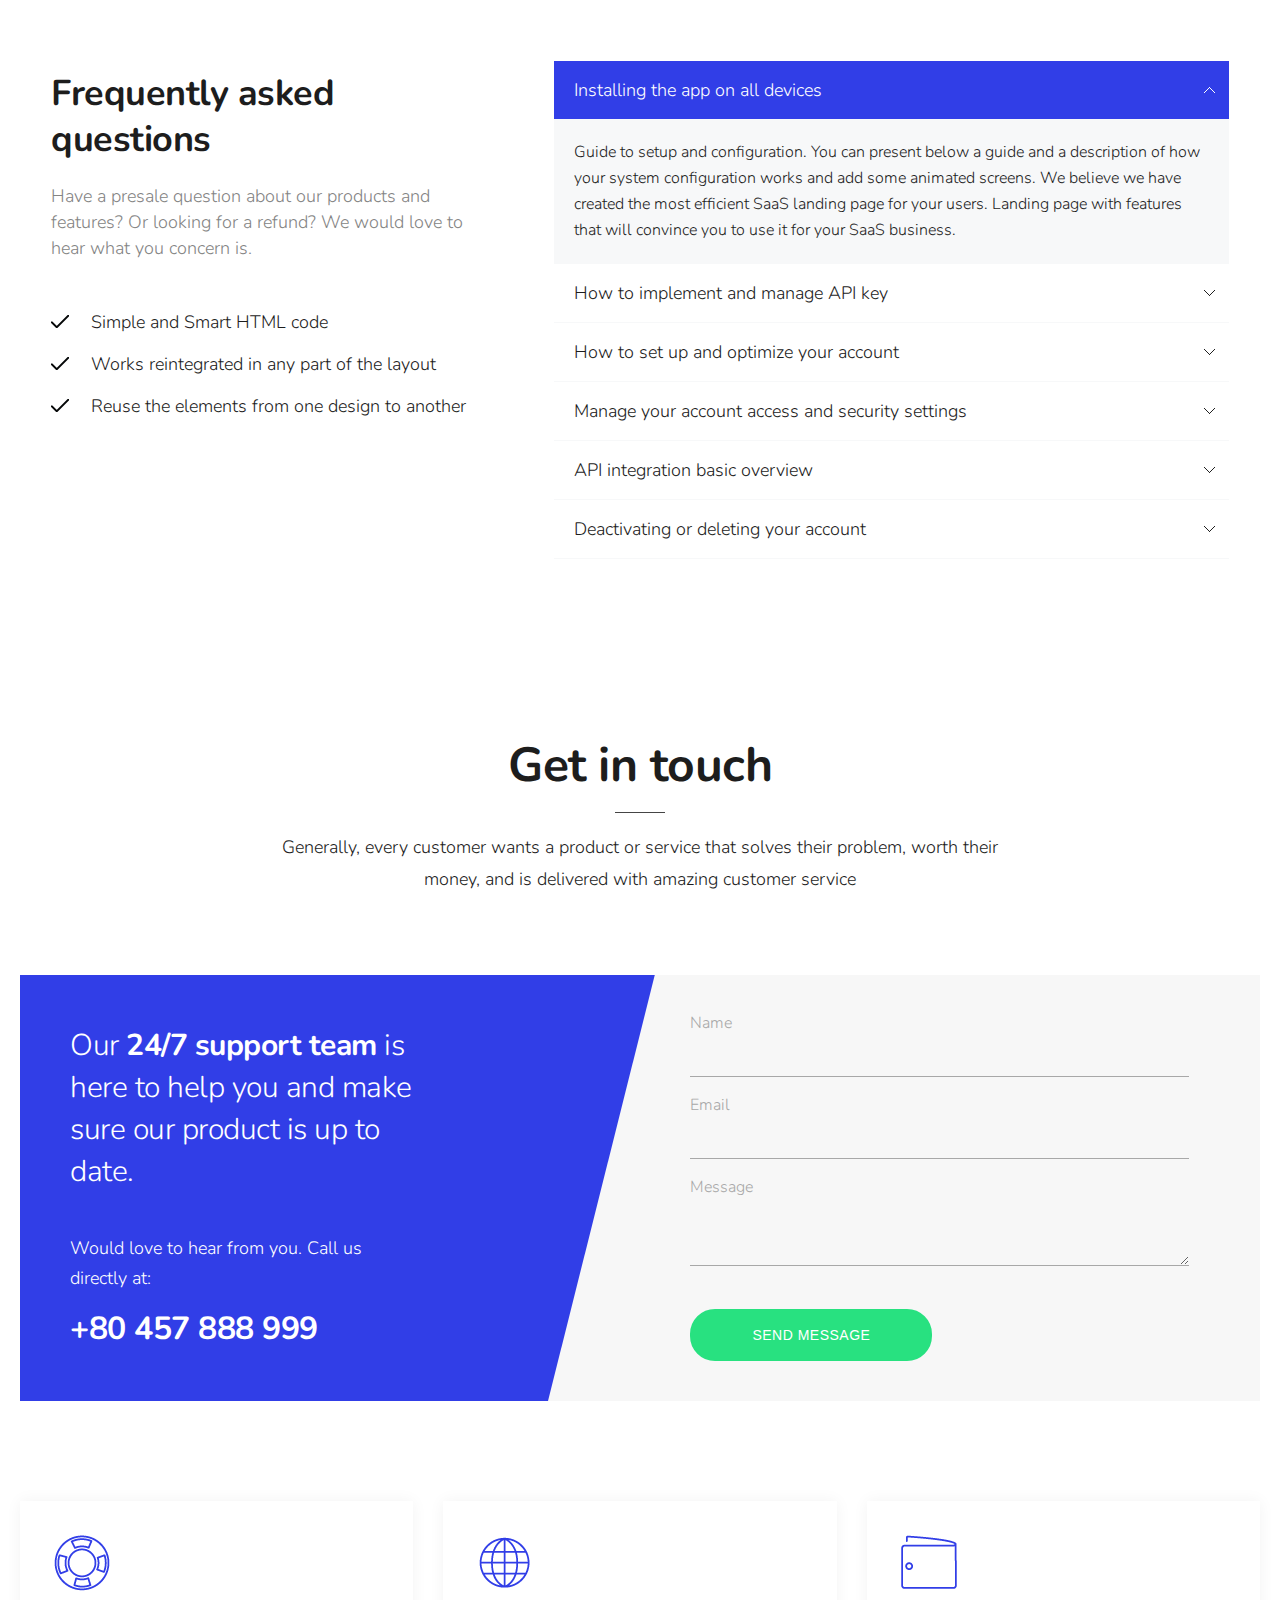
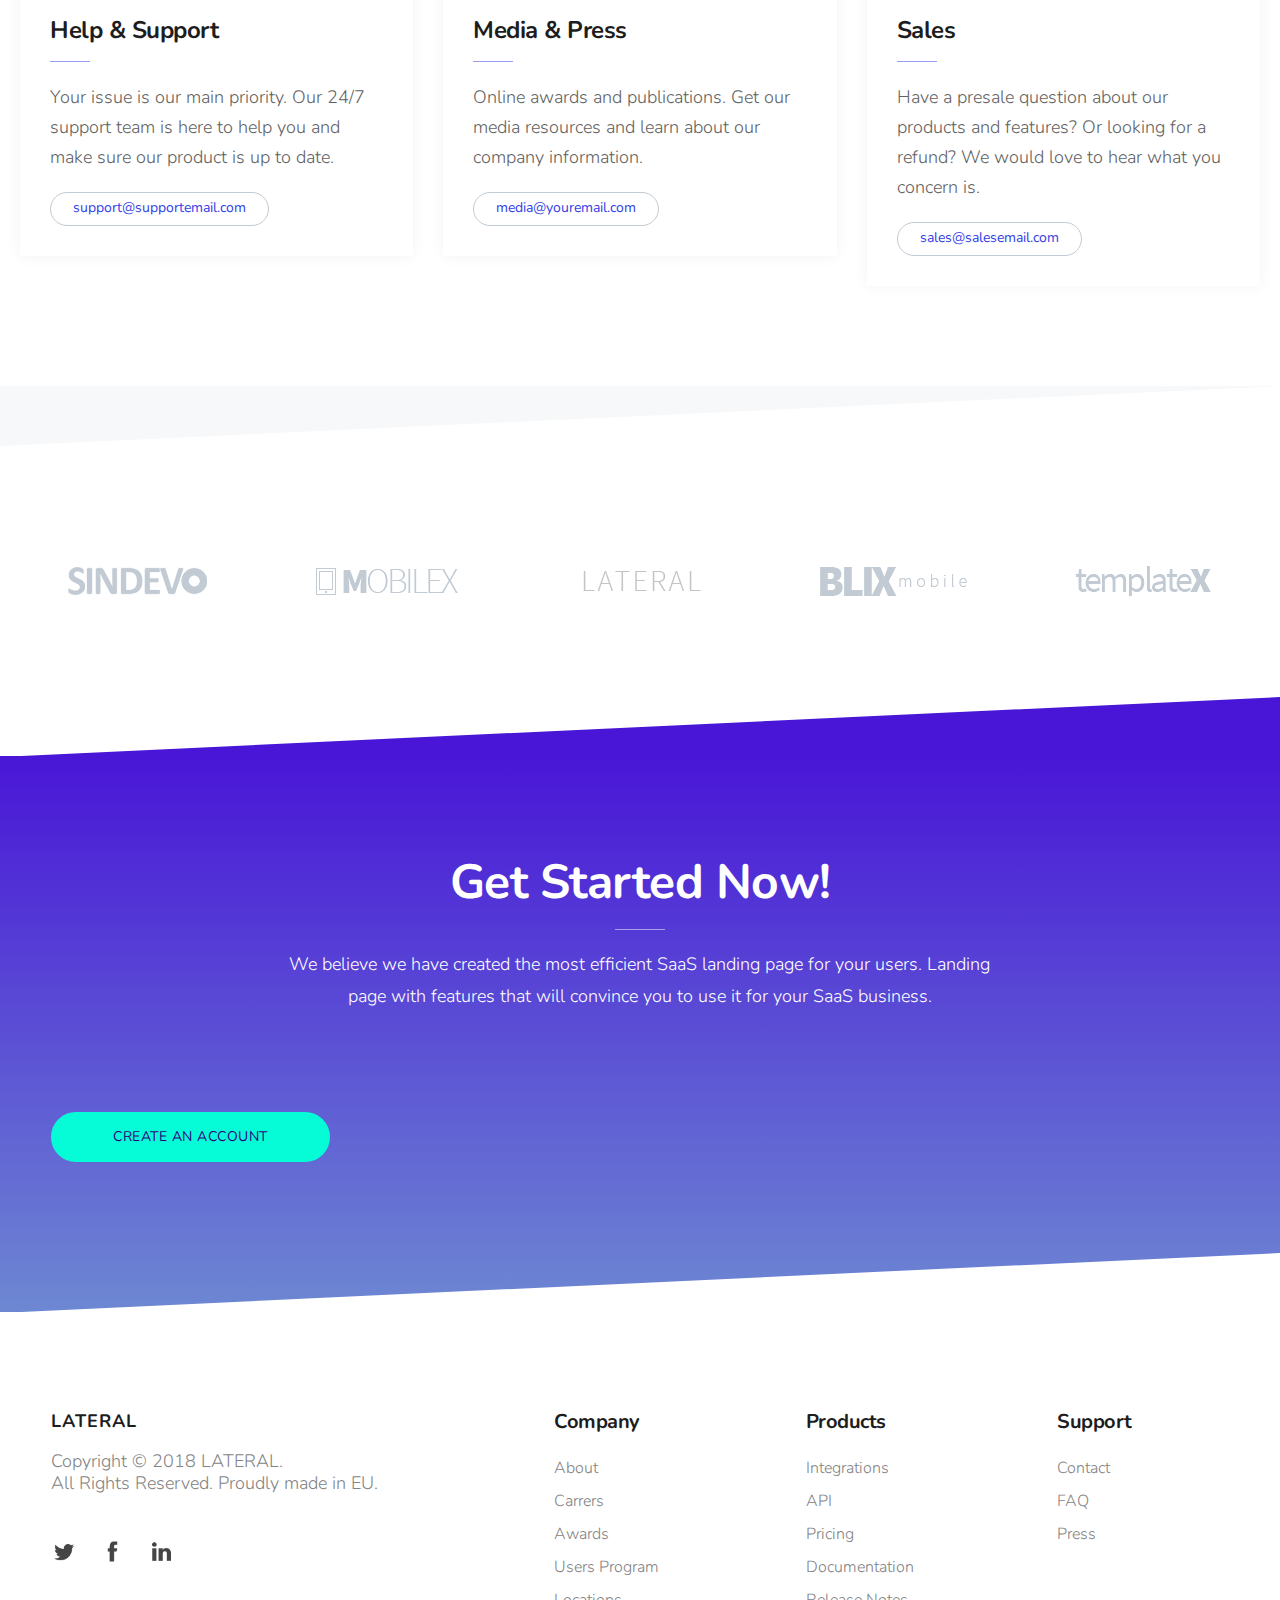
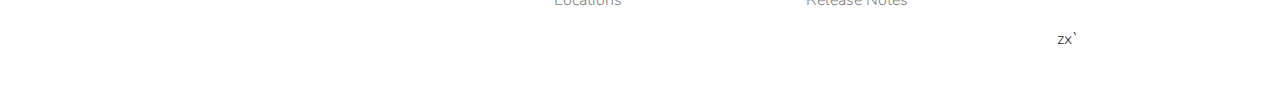
==== commit 57d7704e: "new featured module added" ====
--- a/index.html
+++ b/index.html
@@ -6,7 +6,7 @@
 <meta name="author" content="SmartTemplates" />
 <meta name="description" content="landing page template for saas companies" />
 <meta name="keywords" content="landing page template, saas landing page template, saas website template, one page saas template" />
-<title>Lateral | Demo 08</title>
+<title>Codeverb Web Development</title>
 <link rel="stylesheet" href="css/swiper.css">
 <link rel="stylesheet" href="style.css">
 <link href="https://fonts.googleapis.com/css?family=Nunito" rel="stylesheet">
@@ -44,7 +44,8 @@
 						<strong>We build your website</strong> 
 						<div class="intro__title__words-animation">
 							<span class="intro__title--word-animated word">Awesome</span>
-							<span class="intro__title--word-animated word">Stronger</span>
+							<span class="intro__title--word-animated word">Faster</span>
+							<span class="intro__title--word-animated word">Cheaper</span>
 							<span class="intro__title--word-animated word">Intuitive</span>
 						</div>
 					</div>
@@ -80,7 +81,7 @@
 					<div class="intro__description1">For as low as <span>$0.95</span> per user account</div>
 					<div class="intro__buttons1 intro__buttons--left">
 						<a href="index.html" class="btn btn--blue-bg btn--play modal-toggle" data-openpopup="animation">WATCH DEMO</a>
-						<a href="index.html" class="btn btn--red-bg">START NOW</a>
+						<a href="index.html" class="pricing__signup pricing__signup2">START NOW</a>
 					</div>
 				    </div>	
 				</div>
@@ -160,19 +161,24 @@
 						<div class="hiw-titles">
 							<div class="hiw-titles__wrapper swiper-wrapper">
 								<div class="hiw-titles__slide swiper-slide">
-								<span>Initializing JS</span>
+								<img src="images/icons/icons-64/browser-64.png" alt="" title=""/>
+								<span>Think</span>
 								</div>
 								<div class="hiw-titles__slide swiper-slide">
-								<span>Configuration CSS</span>
+										<img src="images/icons/icons-64/switched-64.png" alt="" title=""/>
+								<span>Design</span>
 								</div>
 								<div class="hiw-titles__slide swiper-slide">
-								<span>Security Levels API</span>
+										<img src="images/icons/icons-64/security-64.png" alt="" title=""/>
+								<span>Engineer</span>
 								</div>
 								<div class="hiw-titles__slide swiper-slide">
-								<span>Add Instances</span>
+										<img src="images/icons/icons-64/tabs-64.png" alt="" title=""/>
+								<span>Execute</span>
 								</div>
 								<div class="hiw-titles__slide swiper-slide">
-								<span>General API Settings</span>
+										<img src="images/icons/icons-64/desktop-code-64.png" alt="" title=""/>
+								<span>Celebrate</span>
 								</div>
 							</div>	
 						</div>								   
@@ -180,7 +186,7 @@
 						<div class="hiw-content">
 							<div class="hiw-content__wrapper swiper-wrapper">
 								<div class="hiw-content__slide swiper-slide">
-										<pre>
+										<!-- <pre>
 <strong>$('.modal-toggle').on('click', function(e) {</strong>
   e.preventDefault();
   var modalopen = $(this).data("openpopup");
@@ -193,7 +199,14 @@
 		  $('.modal__content--'+modaltypeb).toggleClass('modal__content--visible');
 		});
 });
-										</pre>										
+										</pre>										 -->
+										<span>Study</span>
+										<i class="ti-star"></i>
+										<span>Plan</span>
+										<i class="ti-star"></i>
+										<span>strategize</span>
+										<i class="ti-star"></i>
+										<span>wireframe</span>
 								 </div>
 								<div class="hiw-content__slide swiper-slide">
 										<pre>
@@ -294,6 +307,81 @@
 	</section>
 	<!-- Section -- about -->
 
+
+<!-- Section features -->
+<section class="section section--more-features1" id="morefeatures">
+
+		<div class="section__content section__content--fluid-width">
+				<h2 class="section__title section__title--centered">Top features</h2>
+			<div class="section__description section__description--centered">
+			We believe we have created the most efficient SaaS landing page for your users. Landing page with features that will convince you to use it for your SaaS business.
+			</div>
+			<div class="grid grid--5col grid--more-features grid--more-features1">
+			
+				<div class="grid__item grid__item1">
+					<div class="grid__icon grid__icon1"><img src="images/icons/icons/security.png" alt="" title=""/></div>
+					<h3 class="grid__title grid__title1"><span>Reliable </span>and secure</h3>
+				</div>
+				
+				<div class="grid__item grid__item1">
+					<div class="grid__icon1"><img src="images/icons/icons/payment.png" alt="" title=""/></div>
+					<h3 class="grid__title1">Secure <span>payment</span></h3>
+				</div>
+				
+				<div class="grid__item grid__item1">
+					<div class="grid__icon1"><img src="images/icons/icons/location.png" alt="" title=""/></div>
+					<h3 class="grid__title1">Location <span>detection</span></h3>
+				</div>
+				
+				<div class="grid__item grid__item1">
+					<div class="grid__icon1"><img src="images/icons/icons/users.png" alt="" title=""/></div>
+					<h3 class="grid__title1">User <span>friendly</span></h3>
+				</div>
+				
+				<div class="grid__item grid__item1">
+					<div class="grid__icon1"><img src="images/icons/icons/calendar.png" alt="" title=""/></div>
+					<h3 class="grid__title1">Calendar <span>widget</span></h3>
+				</div>
+			
+
+			</div>
+			<div class="grid grid--5col grid--more-features1">
+			
+			
+					<div class="grid__item grid__item1">
+					<div class="grid__icon1"><img src="images/icons/icons/clock.png" alt="" title=""/></div>
+					<h3 class="grid__title1"><span>Time </span>saving</h3>
+				</div>
+				
+				<div class="grid__item grid__item1">
+					<div class="grid__icon1"><img src="images/icons/icons/cloud.png" alt="" title=""/></div>
+					<h3 class="grid__title1">Cloud <span>Storage</span></h3>
+				</div>
+				
+				<div class="grid__item grid__item1">
+					<div class="grid__icon1"><img src="images/icons/icons/chat.png" alt="" title=""/></div>
+					<h3 class="grid__title1">Chat <span>module</span></h3>
+				</div>
+				
+				<div class="grid__item grid__item1">
+					<div class="grid__icon1"><img src="images/icons/icons/mobile.png" alt="" title=""/></div>
+					<h3 class="grid__title1">Mobile <span>ready</span></h3>
+				</div>
+				
+				<div class="grid__item grid__item1">
+					<div class="grid__icon1"><img src="images/icons/icons/award.png" alt="" title=""/></div>
+					<h3 class="grid__title1">Awarded <span>company</span></h3>
+				</div>
+			
+
+			</div>
+		</div>
+
+		
+</section>
+
+
+
 	<!-- Section -- about -->
 	<section class="section" id="about2">
 
--- a/style.css
+++ b/style.css
@@ -173,7 +173,7 @@
 	z-index:999;
 }
 .header--sticky .header__logo-title, .header--page .header__logo-title, .menu-open .header__logo-title{
-	color:#000;
+	color:#4e4a4a;
 }
 .header__logo-title span{
 	font-weight:700;
@@ -3068,7 +3068,7 @@
   max-height: 300px;
 }
 .faq__input:checked ~ .faq__label,  .faq__label:hover{
-  background-color: #38cbdd;
+  background-color: #313ee7;
   color:#fff;
 }
 .faq__label:hover span{
@@ -3173,4 +3173,129 @@
 		color: white;
 		display: inline;
 		/* margin-bottom:  25px !important; */
-	}+	}
+
+	.pricing__signup2 {
+		color: white;
+		border: 2px solid white;
+	}
+
+	/*===============================================*/
+/*  7.3 CUSTOM SECTION - FEATURES	 			 */
+/*===============================================*/
+.section--features1{
+	padding:120px 0;
+}
+.section--more-features1{
+	padding:80px 0;
+}
+.grid--features1 .grid__item1{
+	 margin-right:80px;
+	 margin-bottom:0px; 
+	 width: calc((100% - 80px * 2 - 30px * 6) / 3);
+	 padding:40px 30px;
+	 text-align:left;
+	background-color:#fff;
+	 box-shadow: 0 0 20px 0px rgba(0,0,0,0.05);
+	-moz-box-shadow: 0 0 20px 0px rgba(0,0,0,0.05);
+	-webkit-box-shadow: 0 0 20px 0px rgba(0,0,0,0.05);
+	-webkit-border-radius: 15px;
+	-moz-border-radius: 15px;
+	border-radius: 15px;
+	-webkit-transition: all .3s ease-out;
+	-moz-transition: all .3s ease-out;
+	transition: all .3s ease-out;
+}
+
+@media screen and (max-width: 1024px) {
+	.grid--more-features1 .grid__item1{
+		margin-right: 0px !important;
+		margin-bottom: 40px !important;
+		width: 90% !important;
+		padding: 5% !important;
+	}
+}
+.grid--more-features1 .grid__item1{
+	 margin-right:40px;
+	 margin-bottom:40px; 
+	 width: calc((100% - 40px * 4 - 20px * 10) / 5);
+	 padding:40px 20px;
+	 text-align:center;
+	 background-color:#fff;
+	 box-shadow: 0 0 20px 0px rgba(0,0,0,0.05);
+	-moz-box-shadow: 0 0 20px 0px rgba(0,0,0,0.05);
+	-webkit-box-shadow: 0 0 20px 0px rgba(0,0,0,0.05);
+	-webkit-border-radius: 10px;
+	-moz-border-radius: 10px;
+	border-radius: 10px;
+	-webkit-transition: all .3s ease-out;
+	-moz-transition: all .3s ease-out;
+	transition: all .3s ease-out;
+}
+.grid--features1 .grid__item--featured1{
+	background-color:#1237d0;
+	background: -webkit-linear-gradient(60deg, #000761, #1237d0); /* Chrome10-25,Safari5.1-6 */
+	background: linear-gradient(60deg, #000761, #1237d0); /* W3C, IE10+, FF16+, Chrome26+, Opera12+, Safari7+ */
+	color:#fff;
+}
+.grid--features1 .grid__item1:hover{
+	transform: translate(0, -10px);
+    -webkit-transform: translate(0, -10px);
+    -moz-transform: translate(0, -10px);
+}
+
+.grid--features1 .grid__item1 .grid__title1{
+	font-size:24px;
+	font-weight:300;
+	padding:40px 0;
+	margin:0px;
+	color:#33cff0;
+	text-align:center;
+}
+.grid--more-features1 .grid__item1 .grid__title1{
+	font-size:20px;
+	font-weight:300;
+	padding:20px 0 20px 0;
+	margin:0px;
+}
+.grid--features1 .grid__item--featured1 .grid__title1{
+	color:#fff;
+}
+.grid--features1 .grid__item1 .grid__title1 span, .grid--more-features1 .grid__item1 .grid__title1 span{
+	font-weight:700;
+	color:#000;
+}
+.grid--features1 .grid__item--featured1 .grid__title1 span{
+	color:#fff;
+}
+.grid--features1 .grid__icon1 img{
+	display:block;
+	margin:auto;	
+}
+.grid--features1 .grid__more1{
+	display:inline-block;
+	margin:20px auto 0 auto;
+	color:#081d93;
+	background-color:transparent;
+	border:2px #33cff0 solid;
+	padding:10px 25px;
+	-webkit-border-radius: 25px;
+	-moz-border-radius: 25px;
+	border-radius: 25px;
+	-webkit-transition: all 0.3s ease;
+	-moz-transition: all 0.3s ease;
+	transition: all 0.3s ease;
+}
+.grid--features1 .grid__item--featured1 .grid__more1{
+	color:#fff;
+	border:2px #fff solid;
+}
+.grid--features1 .grid__more1:hover{
+	color:#081d93;
+	background-color:#33cff0;
+	border:2px #33cff0 solid;
+}
+
+img {
+	pointer-events: none;
+}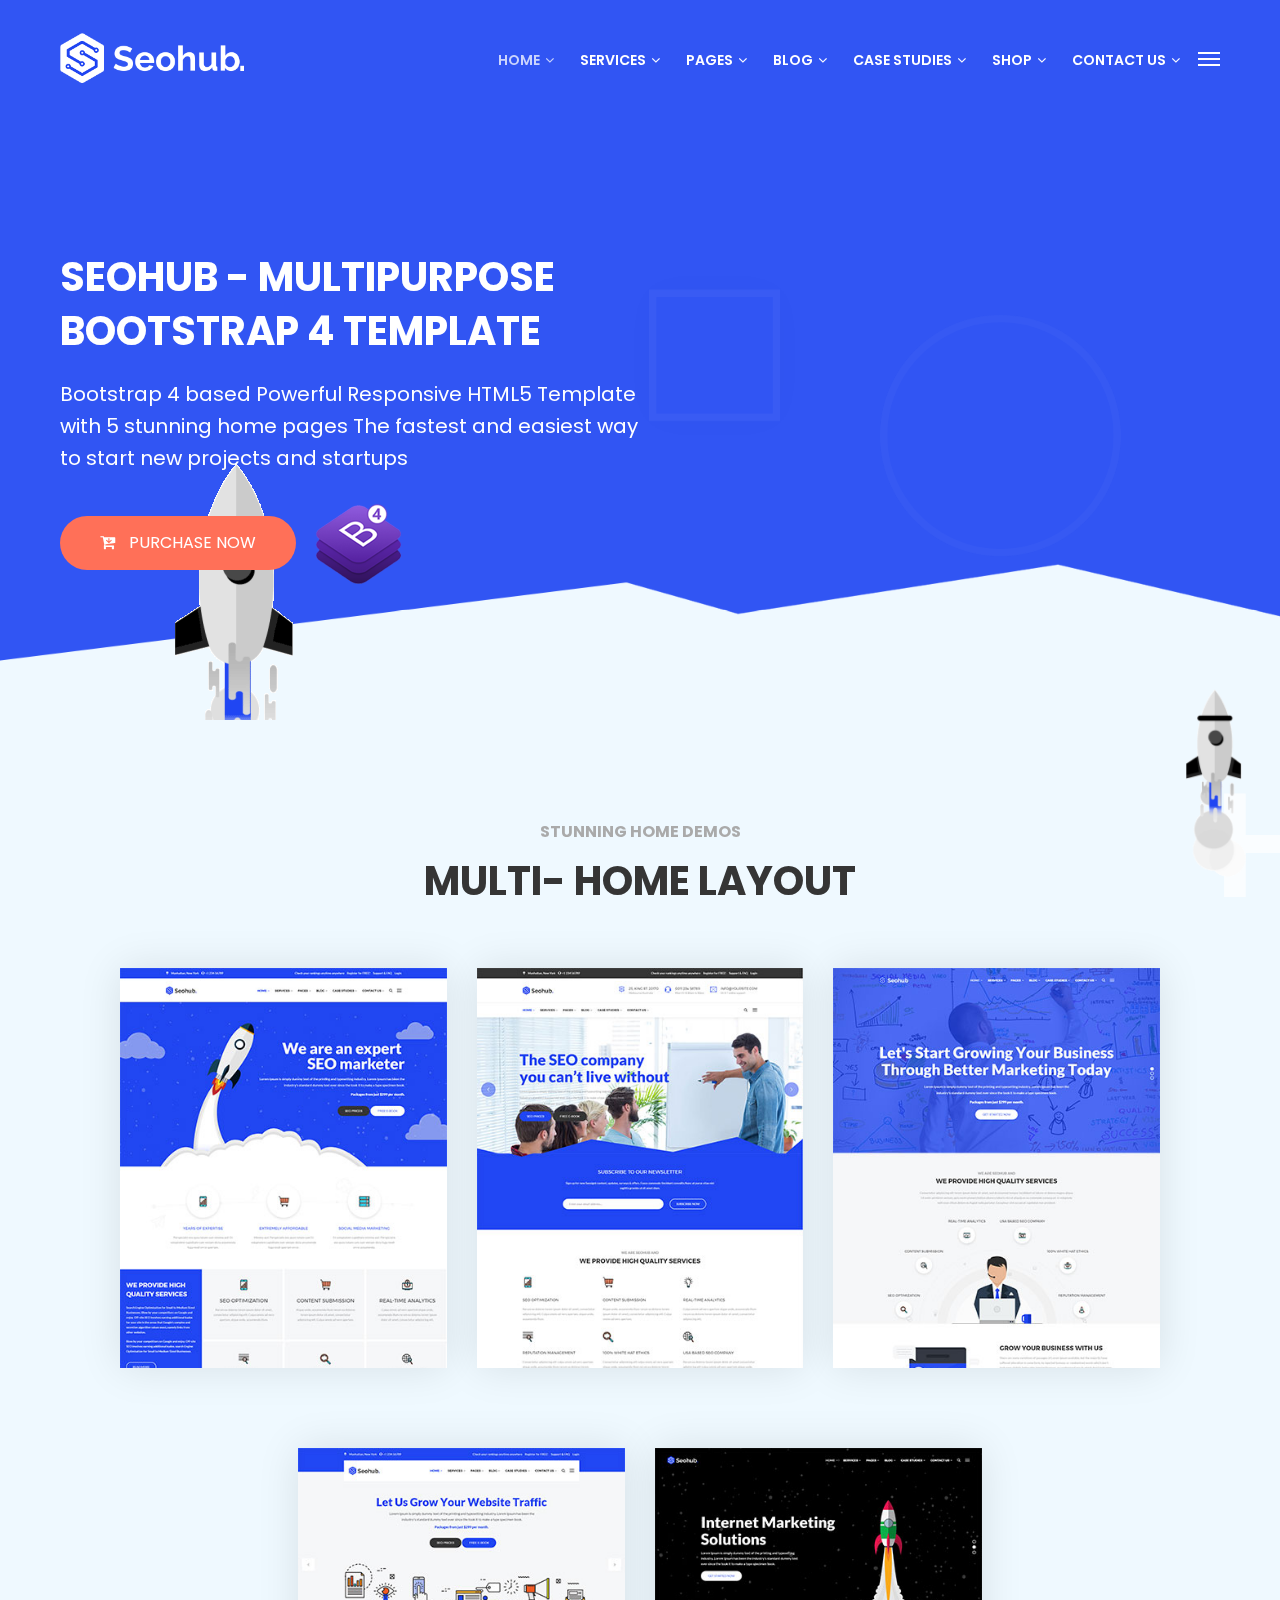
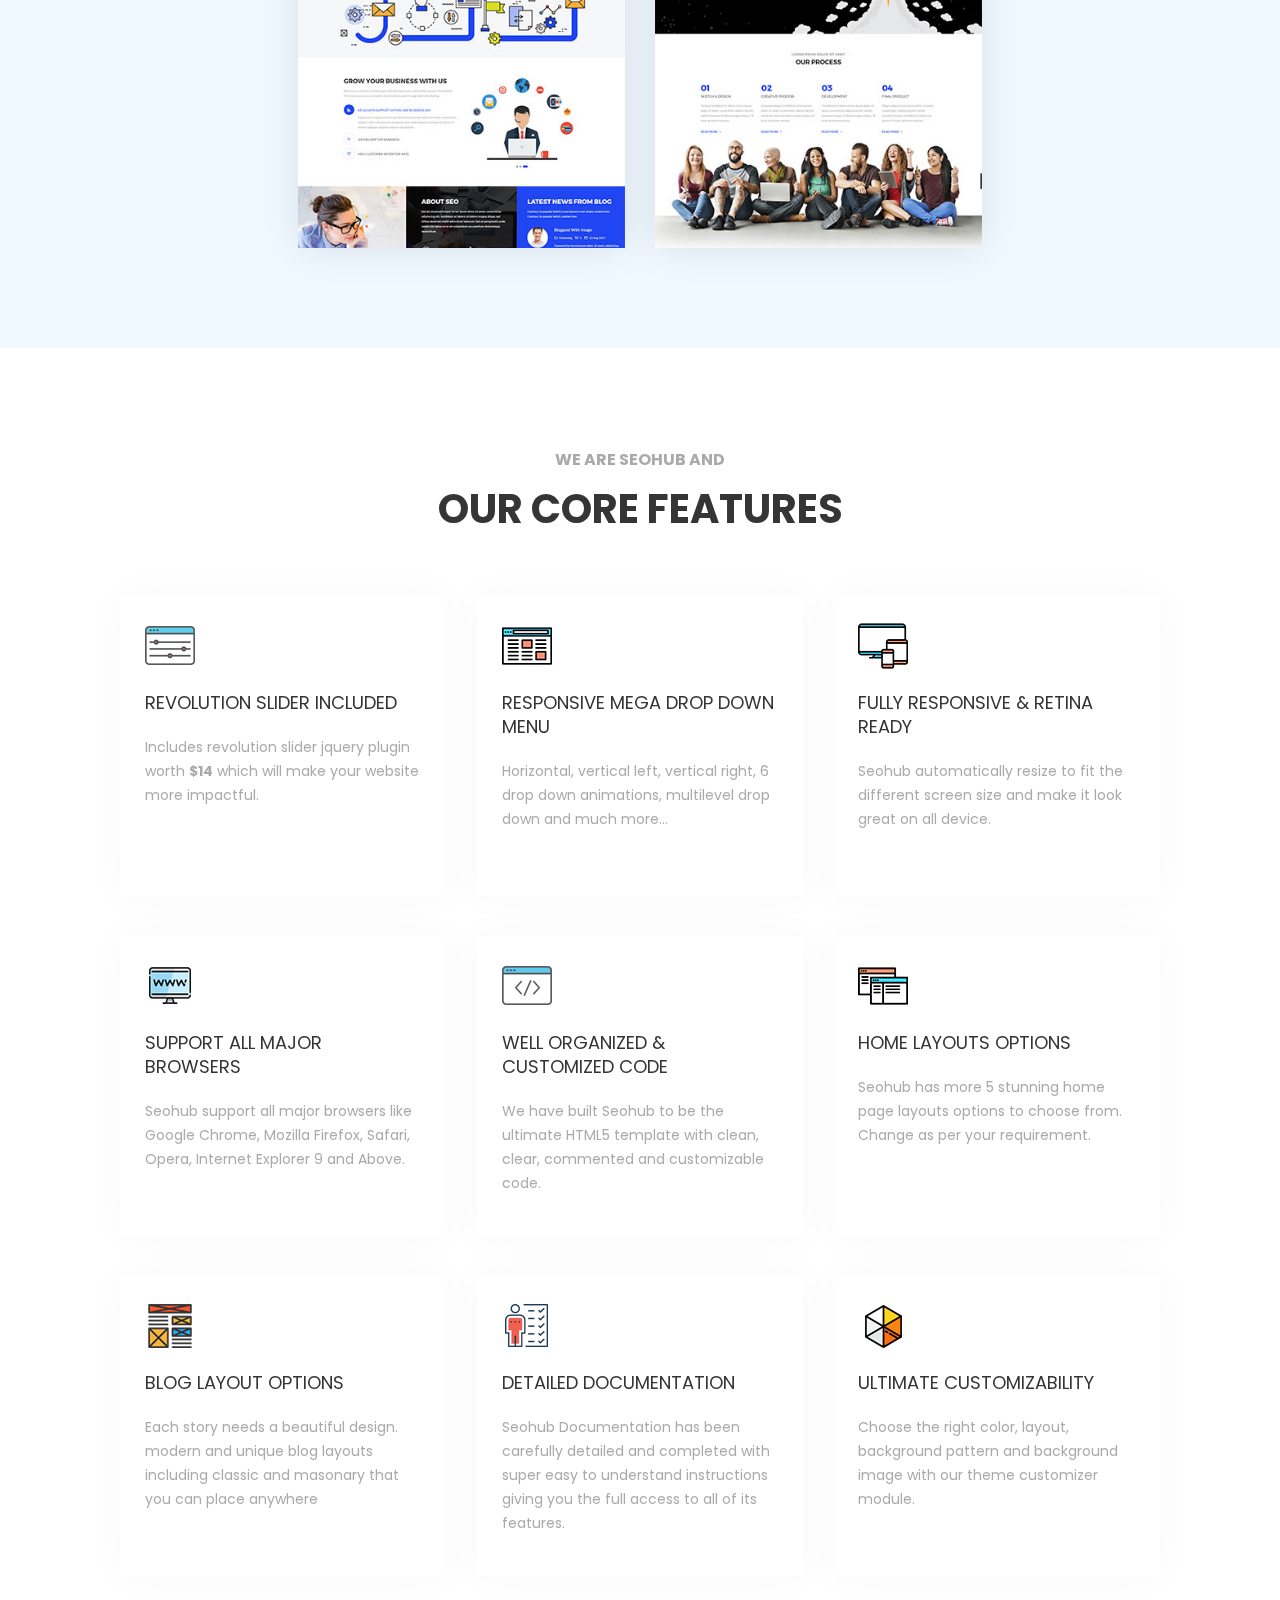
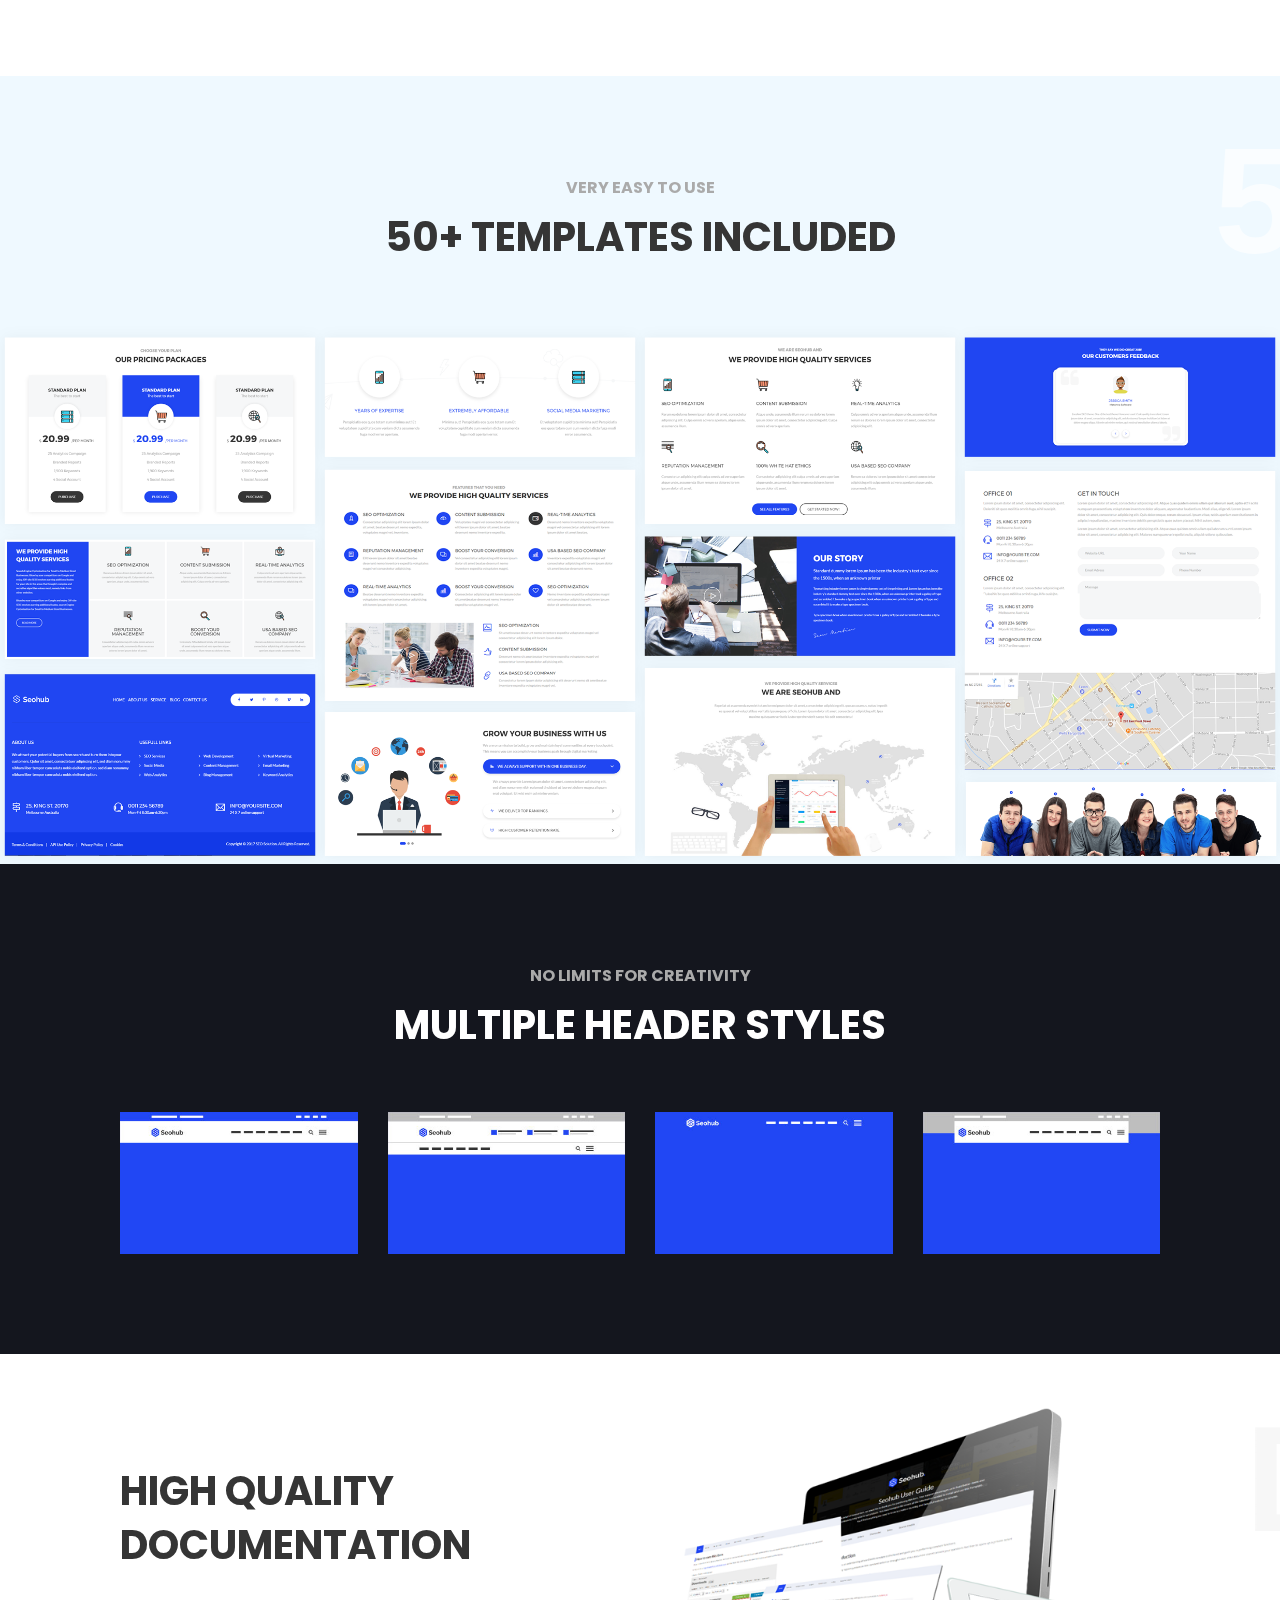
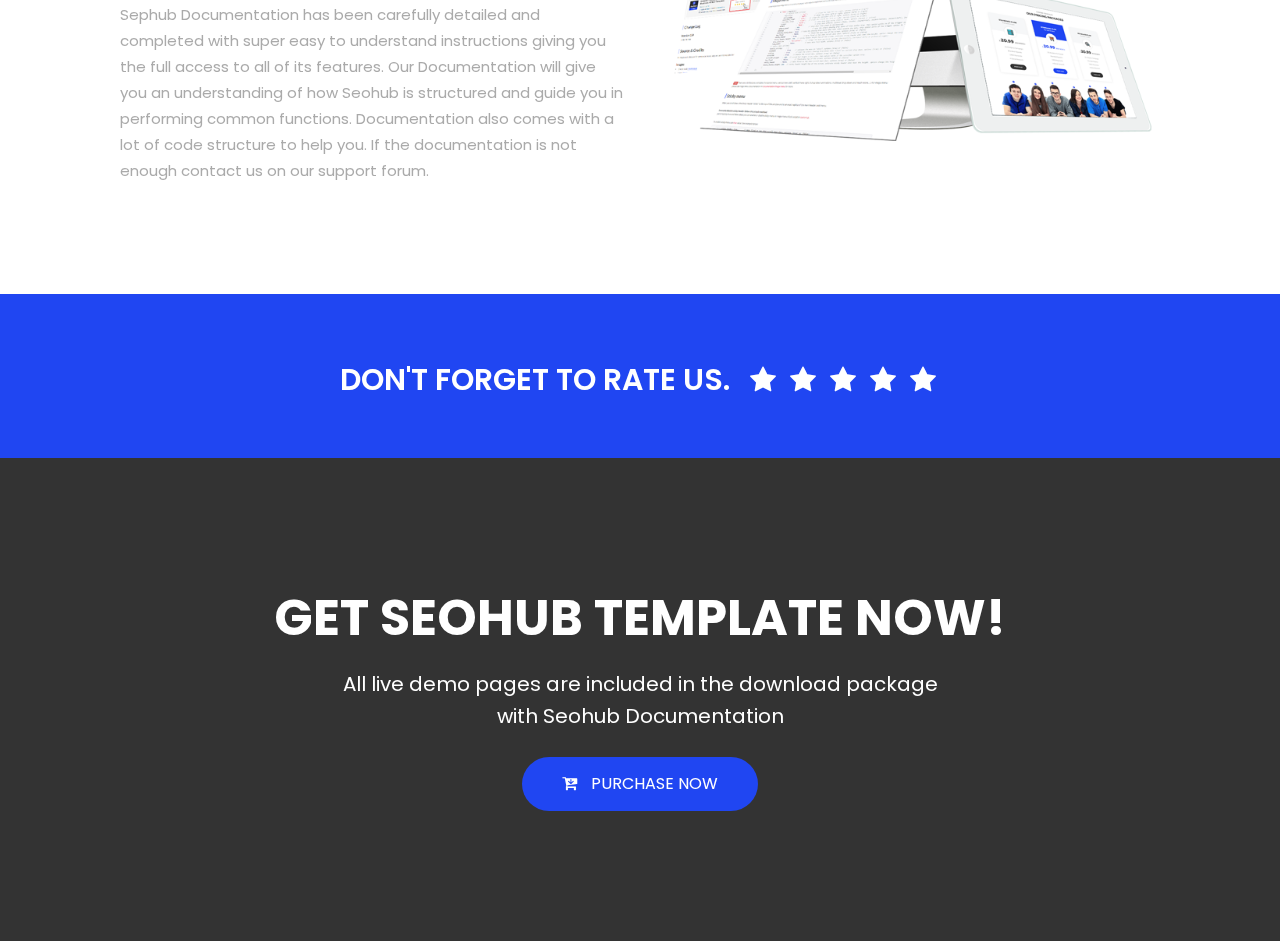
==== commit ab01b830: "test" ====
--- a/index.html
+++ b/index.html
@@ -1,918 +1,966 @@
-
 <!DOCTYPE html>
+<html lang="en">
+
 <head>
-<meta http-equiv="Content-Type" content="text/html; charset=utf-8" />
-<meta name="viewport" content="width=device-width; initial-scale=1; maximum-scale=1" />
-<meta name="author" content="SmartTemplates" />
-<meta name="description" content="landing page template for saas companies" />
-<meta name="keywords" content="landing page template, saas landing page template, saas website template, one page saas template" />
-<title>Codeverb Web Development</title>
-<link rel="stylesheet" href="css/swiper.css">
-<link rel="stylesheet" href="style.css">
-<link href="https://fonts.googleapis.com/css?family=Nunito" rel="stylesheet">
-</head>
+    <meta charset="utf-8">
+    <meta http-equiv="X-UA-Compatible" content="IE=edge">
+    <meta name="keywords" content="HTML5 Template" />
+    <meta name="description" content="SEOhub - SEO, Marketing. Social Media, Multipurpose HTML5 Template" />
+    <meta name="author" content="potenzaglobalsolutions.com" />
+    <meta name="viewport" content="width=device-width, initial-scale=1, maximum-scale=1" />
+    <title>SEOhub - SEO, Marketing. Social Media, Multipurpose HTML5 Template</title>
+    <!-- Favicon -->
+    <link rel="shortcut icon" href="images/favicon.ico" />
+    
+    <!-- bootstrap -->
+    <link rel="stylesheet" type="text/css" href="assets/css/bootstrap.min.css" />
+    
+    <!-- mega menu -->
+    <link rel="stylesheet" type="text/css" href="assets/css/mega-menu/mega_menu.css" />
+    
+    <!-- font awesome -->
+    <link rel="stylesheet" type="text/css" href="assets/css/font-awesome.min.css" />
+    
+    <!-- Themify icons -->
+    <link rel="stylesheet" type="text/css" href="assets/css/themify-icons.css" />
+    
+    <!-- owl-carousel -->
+    <link rel="stylesheet" type="text/css" href="assets/css/owl-carousel/owl.carousel.css" />
+
+    <!-- REVOLUTION STYLE SHEETS -->
+    <link rel="stylesheet" type="text/css" href="assets/revolution/css/settings.css">
+
+    <!-- main style -->
+    <link rel="stylesheet" type="text/css" href="assets/css/style.css" />
+
+
+    </head>
+
 <body>
-	<header class="header">
-		<div class="header__content header__content--fluid-width">
-			<div class="header__logo-title brn">Code<span style="color:#aed5ff;display: inline;" class="brn brn1">verb</span></div>
-			<nav class="header__menu">                                                                   
-				<ul>
-					<li><a class="selected header-link" href="#intro">HOME</a></li>
-					<li class="menu-item-has-children"><a href="#features" class="header-link">FEATURES</a>
-						<ul class="sub-menu">
-							<li><a href="#about" class="header-link">OUR PRODUCTS</a></li>
-							<li><a href="#about2" class="header-link">HOW IT WORKS</a></li>
-							<li><a href="#clients" class="header-link">OUR CLIENTS</a></li>
-							<li><a href="#testimonials" class="header-link">TESTIMONIALS</a></li>
-							<li><a href="#contact" class="header-link">SUPPORT</a></li>
-						</ul>
-					</li>
-					<li><a href="#pricing" class="header-link">PRICING</a></li>
-					<li><a href="#contact" class="header-link">CONTACT</a></li>
-					<li class="header__btn header__btn--login modal-toggle" data-openpopup="signuplogin" data-popup="login"><a href="#">CLIENT AREA</a></li>		
-				</ul>
-			</nav> 
-		</div>		
-	</header>
-
-	<!-- Section -- intro -->
-	<section class="section section--intro" id="intro">
-			<div class="section__content section__content--fluid-width section__content--intro">
-				<div class="intro">
-				    <div class="intro__content">
-					<div class="intro__title">
-						<strong>We build your website</strong> 
-						<div class="intro__title__words-animation">
-							<span class="intro__title--word-animated word">Awesome</span>
-							<span class="intro__title--word-animated word">Faster</span>
-							<span class="intro__title--word-animated word">Cheaper</span>
-							<span class="intro__title--word-animated word">Intuitive</span>
-						</div>
-					</div>
-					<div class="intro__subtitle">Our motto is to provide Premium class Web & E-Commerce Development with both professional and personal touch. </div>
-					<!-- <div class="intro__description">For as low as <span>5000 INR.</span> per user month</div> -->
-					<div class="intro__buttons intro__buttons--left">
-						<a href="index.html" class="btn btn--blue-bg">Explore Recents Projects</a>
-						<a href="index.html" class="btn btn--dark-bg">I have questions</a>
-					</div>
-				    </div>	
-				</div>
-			</div>
-			<svg class="svg-intro-bottom" xmlns="http://www.w3.org/2000/svg" viewBox="0 0 100 100" preserveAspectRatio="none">
-			<defs> <linearGradient id="linear" x1="0" y1="0%" x2="100%" y2="20%" spreadMethod="pad"> <stop offset="0%" stop-color="#4916d7"/> <stop offset="100%" stop-color="#be94f8"/> </linearGradient> </defs>
-				<path d="M50,100 L90,0 100,0 100,100 Z" fill="url(#linear)" fill-opacity="0.8"/>
-			</svg>
-			<svg class="svg-intro-bottom-2" xmlns="http://www.w3.org/2000/svg" viewBox="0 0 100 100" preserveAspectRatio="none">
-				<path d="M60,100 L100,0 100,0 100,100 Z" fill="#ffffff" fill-opacity="0.8"/>
-			</svg>
-			<svg class="svg-intro-bottom-3" xmlns="http://www.w3.org/2000/svg" viewBox="0 0 100 100" preserveAspectRatio="none">
-				<path d="M80,100 L100,50 100,100 Z" fill="#ecdfff"/>
-			</svg>
-	</section>
-	
-
-		<!-- Section -- intro -->
-		<section class="section section--intro1" id="intro">
-			<div class="section__content1 section__content--fluid-width section__content--intro1">
-				<div class="intro1">
-				    <div class="intro__content1">
-					<div class="intro__title1"><span>Rocket Ship </span>Your Success</div>
-					<div class="intro__subtitle1">We believe we have created the most efficient SaaS landing page for your users. Landing page with features that will convince you to use it for your SaaS business. </div>
-					<div class="intro__description1">For as low as <span>$0.95</span> per user account</div>
-					<div class="intro__buttons1 intro__buttons--left">
-						<a href="index.html" class="btn btn--blue-bg btn--play modal-toggle" data-openpopup="animation">WATCH DEMO</a>
-						<a href="index.html" class="pricing__signup pricing__signup2">START NOW</a>
-					</div>
-				    </div>	
-				</div>
-			</div>
-			<div class="intro-animation1">
-				<img src="images/intro-animation1.png" alt="" title=""/>
-			</div>
-	</section>
-
-	
-
-	<!-- Section -- features -->
-	<section class="section section--features" id="features">
-
-		<div class="section__content section__content--fluid-width section__content--features">
-				<h2 class="section__title section__title--centered section__title--features">Features designed for you</h2>
-			<div class="section__description section__description--centered section__description--features">
-			We believe we have created the most efficient SaaS landing page for your users. Landing page with features that will convince you to use it for your SaaS business.
-			</div>
-			<div class="grid grid--3col grid--features">
-			
-				<div class="grid__item">
-					<div class="grid__icon"><img src="images/icons/icons-64-blue/responsive-64.png" alt="" title=""/></div>
-					<h3 class="grid__title"><span>Responsive</span> Layout Template</h3>
-					<p class="grid__text">Responsive code that makes your landing page look good on all devices (desktops, tablets, and phones). Created with mobile specialists.</p>
-				</div>
-				
-				<div class="grid__item">
-					<div class="grid__icon"><img src="images/icons/icons-64-blue/desktop-chart-64.png" alt="" title=""/></div>
-					<h3 class="grid__title">SaaS Landing Page <span>Analysis</span></h3>
-					<p class="grid__text">A perfect structure created after we analized trends in SaaS landing page designs. Analysis made to the most popular SaaS businesses.</p>
-				</div>
-				
-				<div class="grid__item">
-					<div class="grid__icon"><img src="images/icons/icons-64-blue/browser-64.png" alt="" title=""/></div>
-					<h3 class="grid__title">Smart <span>BEM</span> Grid</h3>
-					<p class="grid__text">Blocks, Elements and Modifiers. A smart HTML/CSS structure that can easely be reused. Layout driven by the purpose of modularity.</p>
-				</div>
-			</div>	
-			<div class="grid grid--3col grid--features">	
-				<div class="grid__item">
-					<div class="grid__icon"><img src="images/icons/icons-64-blue/users-64.png" alt="" title=""/></div>
-					<h3 class="grid__title">Multiple <span>Unique</span> Designs</h3>
-					<p class="grid__text">Choose between multiple unique designs and easy integrate elements from one design to another. Following the latest design trends.</p>
-				</div>
-				
-				<div class="grid__item">
-					<div class="grid__icon"><img src="images/icons/icons-64-blue/security-64.png" alt="" title=""/></div>
-					<h3 class="grid__title"><span>Flexible</span> HTML Sections</h3>
-					<p class="grid__text">Simple and Smart HTML code that works reintegrated in any part of the layout. Reuse the elements from one design to another.</p>
-				</div>
-				
-				<div class="grid__item">
-					<div class="grid__icon"><img src="images/icons/icons-64-blue/target-64.png" alt="" title=""/></div>
-					<h3 class="grid__title">User <span>Friendly</span></h3>
-					<p class="grid__text">Easy to navigate. Made with user experience in mind, in order to provide the perfect landing page experience for your client.</p>
-				</div>
-			</div>
-			<div class="clear"></div>
-		</div>
-		<svg class="svg-features-top" xmlns="http://www.w3.org/2000/svg" viewBox="0 0 100 100" preserveAspectRatio="none">
-			<path d="M55,0 L68,35 Q72,45 80,40 L100,30 100,0 Z" fill="#cec9f9"/>
-		</svg>
-
-		
-</section>
-	
-	<!-- Section -- How it works -->
-	<section class="section" id="hiw">
-
-		<div class="section__content section__content--fix-width section__content--padding">
-				<h2 class="section__title section__title--centered">Easy to use API</h2>
-			<div class="section__description section__description--centered">
-			Guide to setup and configuration. You can present below a guide and a description of how your system configuration works and add some animated screens.
-			</div>
-				 <div class="hiw">
-						<div class="hiw-titles">
-							<div class="hiw-titles__wrapper swiper-wrapper">
-								<div class="hiw-titles__slide swiper-slide">
-								<img src="images/icons/icons-64/browser-64.png" alt="" title=""/>
-								<span>Think</span>
-								</div>
-								<div class="hiw-titles__slide swiper-slide">
-										<img src="images/icons/icons-64/switched-64.png" alt="" title=""/>
-								<span>Design</span>
-								</div>
-								<div class="hiw-titles__slide swiper-slide">
-										<img src="images/icons/icons-64/security-64.png" alt="" title=""/>
-								<span>Engineer</span>
-								</div>
-								<div class="hiw-titles__slide swiper-slide">
-										<img src="images/icons/icons-64/tabs-64.png" alt="" title=""/>
-								<span>Execute</span>
-								</div>
-								<div class="hiw-titles__slide swiper-slide">
-										<img src="images/icons/icons-64/desktop-code-64.png" alt="" title=""/>
-								<span>Celebrate</span>
-								</div>
-							</div>	
-						</div>								   
-
-						<div class="hiw-content">
-							<div class="hiw-content__wrapper swiper-wrapper">
-								<div class="hiw-content__slide swiper-slide">
-										<!-- <pre>
-<strong>$('.modal-toggle').on('click', function(e) {</strong>
-  e.preventDefault();
-  var modalopen = $(this).data("openpopup");
-  $('.modal--'+modalopen).toggleClass('modal--visible');
-  var modaltype = $(this).data("popup");
-  $('.modal__content--'+modaltype).toggleClass('modal__content--visible');
-		$('.modal__switch').on('click', function(e) {
-		  $('.modal__content').removeClass('modal__content--visible');
-		  var modaltypeb = $(this).data("popup");
-		  $('.modal__content--'+modaltypeb).toggleClass('modal__content--visible');
-		});
-});
-										</pre>										 -->
-										<span>Study</span>
-										<i class="ti-star"></i>
-										<span>Plan</span>
-										<i class="ti-star"></i>
-										<span>strategize</span>
-										<i class="ti-star"></i>
-										<span>wireframe</span>
-								 </div>
-								<div class="hiw-content__slide swiper-slide">
-										<pre>
-<strong>.hiw-titles__slide{</strong>
-	 width: calc(100% / 5);
-	 cursor:pointer;
-	 padding:30px 0; 
-	 margin:0 0 -2px 0;
-	 text-align:center;
-	 opacity:.4;
-	 -webkit-transition: all 1s;
-	-moz-transition: all 1s;
-	transition: all 1s;
-}
-										</pre>		
-								</div>				
-								<div class="hiw-content__slide swiper-slide">
-										<pre>
-<strong>$(".input__field").focus(function(){</strong>
-	$(this).parent().addClass('input--filled');
-});
-
-<strong>$('.input__field').blur(function()</strong>
-{
-	if( !$(this).val() ) {
-		  $(this).parent().removeClass('input--filled');
-	}
-});
-										</pre>			
-								 </div>
-								<div class="hiw-content__slide swiper-slide">
-										<pre>
-<strong>$('.modal-toggle').on('click', function(e) {</strong>
-  e.preventDefault();
-  var modalopen = $(this).data("openpopup");
-  $('.modal--'+modalopen).toggleClass('modal--visible');
-  var modaltype = $(this).data("popup");
-  $('.modal__content--'+modaltype).toggleClass('modal__content--visible');
-		$('.modal__switch').on('click', function(e) {
-		  $('.modal__content').removeClass('modal__content--visible');
-		  var modaltypeb = $(this).data("popup");
-		  $('.modal__content--'+modaltypeb).toggleClass('modal__content--visible');
-		});
-});
-										</pre>				
-								</div>
-								<div class="hiw-content__slide swiper-slide">
-										<pre>
-<strong>.hiw-titles__slide{</strong>
-	 width: calc(100% / 5);
-	 cursor:pointer;
-	 padding:30px 0; 
-	 margin:0 0 -2px 0;
-	 text-align:center;
-	 opacity:.4;
-	 -webkit-transition: all 1s;
-	-moz-transition: all 1s;
-	transition: all 1s;
-}
-										</pre>			
-								</div>
-							</div>
-						</div>
-						
-						<div class="hiw-buttons">
-							<button class="btn btn--green-bg">GET THE CODE</button>
-							<button class="btn btn--blue-bg">RUN EXAMPLE</button>
-						</div>
-		
-				</div>
-		</div>
-</section>
-
-
-
-	<!-- Section -- about -->
-	<section class="section" id="about">
-
-			<div class="section__content section__content--fluid-width section__content--about">
-				<div class="grid grid--5col grid--about">
-				
-					<div class="grid__item grid__item--x2">
-						<h3 class="grid__title">Build your SAAS landing page using the <span>intelligent BEM interface</span></h3>
-						<p class="grid__text">Blocks, Elements and Modifiers. A smart HTML/CSS structure that can easely be reused. Layout driven by the purpose of modularity.</p>
-						<ul class="grid__list">
-							<li>Simple and Smart HTML code</li> 
-							<li>Works reintegrated in any part of the layout</li> 
-							<li>Reuse the elements from one design to another</li> 
-						</ul>
-						
-					</div>
-					<div class="grid__item grid__item--x3">
-						<div class="grid__image grid__image--right" data-paroller-factor="0.2" data-paroller-type="foreground" data-paroller-direction="vertical"><img src="images/desktop-frame-about.png" alt="" title=""/></div>
+    <!--=================================
+        loading -->
+    <div id="loading">
+        <div id="loading-center">
+            <img src="assets/images/loader.gif" alt="">
+        </div>
+    </div>
+
+    <a href="http://www.designnominees.com/themes/seohub-multipurpose-html5-template" title="Design Nominees" style="width:70px;height:130px;position:fixed;top:100px;right:0px;z-index:99999;text-indent:-9999px;background: url(http://www.designnominees.com/ribbons/designnominees-ribbon-totd-white-right.png) no-repeat;" target="_blank">Design Nominees</a>
+
+    <a href="http://www.csslight.com/website/20358/SEOhub-Multipurpose-HTML5-Template" title="CSS Light" style="width:84px;height:29px;position:fixed;top:300px;right:0px;z-index:99999;text-indent:-9999px;background: url(http://www.csslight.com/ribbons/small-csslight-ribbon-right.png) no-repeat;" target="_blank">CSS Light Web Gallery</a>
+
+    <a href="" style="background: url(http://webguruawards.com/awards/GOTD/img_guru_of_the_day_gray.png) no-repeat scroll 0 0 rgba(0, 0, 0, 0);width:75px;height:111px;position:fixed;top:370px;right:5px;z-index:99999;" target="_blank"></a>
+    
+    <!--=================================
+        loading -->
+    <!--=================================
+        header -->
+    <header id="header" class="transparent">
+            <!--=================================
+                mega menu -->
+            <div class="menu">
+                <!-- menu start -->
+                <nav id="menu" class="mega-menu">
+                    <!-- menu list items container -->
+                    <section class="menu-list-items plr-6">
+                        <div class="container-fluid">
+                            <div class="row">
+                                <div class="col-md-12">
+                                    <!-- menu logo -->
+                                    <ul class="menu-logo">
+                                        <li>
+                                            <a href="index-1.html"><img id="logo_light_img" src="assets/images/logo-light.png" alt="logo"> </a>
+                                        </li>
+                                    </ul>
+                                    <!-- menu links -->
+                                    <ul class="menu-links">
+                                        <!-- active class -->
+                                        <li class="active"><a href="javascript:void(0)"> Home <i class="fa fa-angle-down fa-indicator"></i></a>
+                                            <!-- drop down multilevel  -->
+                                            <ul class="drop-down-multilevel">
+                                            <li><a href="index-1.html">home 01 </a></li>
+                                            <li><a href="index-2.html">home 02</a></li>
+                                            <li><a href="index-3.html">home 03</a></li>
+                                            <li><a href="index-4.html">home 04</a></li>
+                                            <li><a href="index-5.html">home 05</a></li>
+                                        </ul>
+                                        </li>
+                                        <!-- active class -->
+                                        <li><a href="javascript:void(0)"> services <i class="fa fa-angle-down fa-indicator"></i></a>
+                                            <!-- drop down multilevel  -->
+                                            <ul class="drop-down-multilevel">
+                                                <li><a href="service-list-01.html">Service list 01 </a></li>
+                                                <li><a href="service-list-02.html">Service list 02</a></li>
+                                                <li><a href="analytics-services.html">Analytics Services</a></li>
+                                                <li><a href="off-page-optimization.html">Off Page Optimization</a></li>
+                                                <li><a href="boost-your-conversion-rate.html">Boost Your Conversion Rate</a></li>
+                                                <li><a href="search-engine-optimize.html">Search Engine Optimize</a></li>
+                                                <li><a href="social-media-marketing.html">Social Media Marketing</a></li>
+                                            </ul>
+                                        </li>
+                                        <li><a href="javascript:void(0)">Pages <i class="fa fa-angle-down fa-indicator"></i></a>
+                                            <!-- drop down multilevel  -->
+                                            <div class="drop-down menu-bg grid-col-12">
+                                                <!--grid row-->
+                                                <div class="grid-row">
+                                                    <!--grid column 3-->
+                                                    <div class="grid-col-3">
+                                                        <h4>pages</h4>
+														<ul>
+                                                            <li><a href="about-01.html">About us 01 </a></li>
+                                                            <li><a href="about-02.html">About us 02</a></li>
+                                                            <li><a href="faq.html">faq</a></li>
+                                                            <li><a href="login.html">login</a></li>
+                                                            <li><a href="register.html">register</a></li>
+                                                            <li><a href="our-clients.html">our clients</a></li>
+                                                        </ul>
+                                                    </div>
+                                                    <!--grid column 3-->
+                                                    <div class="grid-col-3">
+                                                        <h4>pages</h4>
+														<ul>
+                                                            <li><a href="team.html">team</a></li>
+                                                            <li><a href="team-single.html">team single</a></li>
+                                                            <li><a href="error-404.html">error 404</a></li>
+                                                            <li><a href="contact-single-office.html">contact single offices</a></li>
+                                                            <li><a href="contact-multiple-offices.html">contact multiple offices</a></li>
+                                                            <li><a href="free-seo-analysis.html">free-seo-analysis</a></li>
+                                                        </ul>
+                                                    </div>
+                                                    <!--grid column 3-->
+                                                    <div class="grid-col-3">
+                                                        <h4>elements</h4>
+														<ul>
+                                                            <li><a href="under-constraction.html">Under constraction</a></li>
+                                                            <li><a href="accordion.html">Accordion</a></li>
+                                                            <li><a href="typography.html">Typography</a></li>
+                                                            <li><a href="buttons.html">Buttons</a></li>
+                                                            <li><a href="pricing-tables.html">Pricing Tables</a></li>
+                                                            <li><a href="tab.html">Tab</a></li>
+                                                        </ul>
+                                                    </div>
+                                                    <!--grid column 3-->
+                                                    <div class="grid-col-3">
+                                                        <h4>page title</h4>
+														<ul>
+                                                        <li><a href="page-title-image.html">page title image</a></li>
+                                                        <li><a href="page-title-dark-image.html">page title dark image</a></li>
+                                                        <li><a href="page-title-dark.html">page title dark</a></li>
+                                                        <li><a href="page-title-light.html">page title light</a></li>
+                                                        <li><a href="page-title-fixed.html">page title fixed</a></li>
+                                                        <li><a href="page-title-parallax.html">page title parallax</a></li>
+                                                      </ul>
+                                                    </div>
+                                                </div>
+                                            </div>
+                                        </li>
+                                        <li><a href="javascript:void(0)">blog <i class="fa fa-angle-down fa-indicator"></i></a>
+                                            <!-- drop down multilevel  -->
+                                            <ul class="drop-down-multilevel">
+                                                <li><a href="blog-left-sidebar.html">Blog left sidebar</a></li>
+                                                <li><a href="blog-right-sidebar.html">Blog right sidebar</a></li>
+                                                <li><a href="blog-fullwidth.html">Blog fullwidth</a></li>
+                                                <li><a href="blog-masonry-2-columns.html">Blog masonry 2 columns</a></li>
+                                                <li><a href="blog-masonry-3-columns.html">Blog masonry 3 columns</a></li>
+                                                <li><a href="blog-masonry-4-columns.html">Blog masonry 4 columns</a></li>
+                                                <li><a href="javascript:void(0)">Blog single <i class="fa fa-angle-right fa-indicator"></i></a>
+                                                    <!-- drop down second level -->
+                                                    <ul class="drop-down-multilevel">
+                                                        <li><a href="blog-single-image-post.html">blog single image post</a></li>
+                                                        <li><a href="blog-single-blockquote-post.html">blog single blockquote post</a></li>
+                                                        <li><a href="blog-single-video-post.html">blog single video post</a></li>
+                                                    </ul>
+                                                </li>
+                                            </ul>
+                                        </li>
+                                        <li><a href="javascript:void(0)">Case Studies <i class="fa fa-angle-down fa-indicator"></i></a>
+                                            <!-- drop down multilevel  -->
+                                            <ul class="drop-down-multilevel">
+                                                <li><a href="case-studies-2-columns.html">case studies 2 columns</a></li>
+                                                <li><a href="case-studies-3-columns.html">case studies 3 columns</a></li>
+                                                <li><a href="case-studies-4-columns.html">case studies 4 columns</a></li>
+                                                <li><a href="case-studies-filter.html">case studies filter</a></li>
+                                                <li><a href="case-studies-full-screen.html">case studies full screen</a></li>
+                                                <li><a href="case-studies-single.html">case studies single</a></li>
+                                            </ul>
+                                        </li>
+                                        <li><a href="javascript:void(0)"> Shop <i class="fa fa-angle-down fa-indicator"></i> </a>
+                                        <!-- drop down multilevel  -->
+                                        <ul class="drop-down-multilevel">
+                                            <li><a href="shop.html">Shop</a></li>
+                                            <li><a href="shop-single.html">Shop Single</a></li>
+                                        </ul>
+                                    </li>
+                                        <li><a href="javascript:void(0)"> Contact us <i class="fa fa-angle-down fa-indicator"></i> </a>
+                                            <!-- drop down multilevel  -->
+                                            <ul class="drop-down-multilevel">
+                                                <li><a href="contact-single-office.html">contact single office </a></li>
+                                                <li><a href="contact-multiple-offices.html">contact multiple offices</a></li>
+                                                <li><a href="free-seo-analysis.html">free seo analysis</a></li>
+                                            </ul>
+                                        </li>
+                                        <li class="side-menu-main">
+                                            <div class="side-menu">
+                                                <div class="mobile-nav-button">
+                                                    <div class="mobile-nav-button-line"></div>
+                                                    <div class="mobile-nav-button-line"></div>
+                                                    <div class="mobile-nav-button-line"></div>
+                                                </div>
+                                            </div>
+                                        </li>
+                                    </ul>
+                                </div>
+                            </div>
+                        </div>
+                    </section>
+                </nav>
+                <!-- menu end -->
+            </div>
+        </header>
+    <!--=================================
+header -->
+
+	<!--=================================
+search and side menu content -->
+        <div class="menu-overlay"></div>
+        <div class="side-content" id="scrollbar">
+            <div class="side-content-info">
+                <div class="menu-toggle-hamburger menu-close"><span class="ti-close"> </span></div>
+                <div class="side-logo">
+                    <img class="img-fluid mb-3" src="assets/images/logo-dark.png" alt="">
+                    <p>Culpa molestias mollitia natus labore perspiciatis ipsa lorem ipsum dolor sit amet, consectetur adipisicing elit. Sit aut explicabo mollitia, sed, eos, magni quos laborum dolores ab distinctio voluptates quae ipsam.</p>
+                    <hr class="mt-2 mb-3" />
+                </div>
+                <div class="contact-address">
+                    <div class="address-title mb-3">
+                        <h4 class="mb-1">Office 01</h4>
+                        <p>mollitia omnis fuga, nihil suscipit lorem ipsum dolor sit amet, consectetur adipisicing elit. Deleniti sit quos.</p>
+                    </div>
+                    <div class="contact-box mb-2">
+                        <div class="contact-icon">
+                            <i class="ti-direction-alt text-blue"></i>
+                        </div>
+                        <div class="contact-info">
+                            <div class="text-left">
+                                <h6>25, King St. 20170</h6>
+                                <span>Melbourne Australia</span>
+                            </div>
+                        </div>
+                    </div>
+                    <div class="contact-box mb-2">
+                        <div class="contact-icon">
+                            <i class="ti-headphone-alt text-blue"></i>
+                        </div>
+                        <div class="contact-info">
+                            <div class="text-left">
+                                <h6>0011 234 56789</h6>
+                                <span>Mon-Fri 8:30am-6:30pm</span>
+                            </div>
+                        </div>
+                    </div>
+                    <div class="contact-box mb-2">
+                        <div class="contact-icon">
+                            <i class="ti-email text-blue"></i>
+                        </div>
+                        <div class="contact-info">
+                            <div class="text-left">
+                                <h6>info@yoursite.com</h6>
+                                <span>24 X 7 online support</span>
+                            </div>
+                        </div>
+                    </div>
+                </div>
+            </div>
+            <div class="side-content-image">
+                <img class="img-fluid center-block" src="assets/images/04.png" alt="">
+            </div>
+        </div>
+        <!--=================================
+search and side menu content -->
+
+    <!--=================================
+slider -->
+	<div class="main-banner light-blue-bg">
+        <div class="rocket"><img class="img-fluid" src="assets/images/rocket.gif" alt=""></div>
+        <div class="banner-text text-white">
+        	<h2 class="title text-white">SEOhub - Multipurpose Bootstrap 4 Template</h2>
+            <p>Bootstrap 4 based Powerful Responsive HTML5 Template with 5 stunning home pages The fastest and easiest way to start new projects and startups</p>
+            <a target="_blank" class="button white purchase-btn" href="https://themeforest.net/item/seohub-seo-marketing-social-media-multipurpose-html5-template/20234006/?ref=Potenzaglobalsolutions"><i class="fa fa-cart-arrow-down" aria-hidden="true"></i> Purchase now</a>
+            <a class="ml-3" href="https://getbootstrap.com/"><img class="img-fluid" src="assets/images/bootstrap-img.png" alt=""></a>
+        </div>
+        <div id="rev_slider_12_1_wrapper" class="rev_slider_wrapper fullwidthbanner-container" data-alias="seo-intro" style="margin:0px auto;background-color:transparent;padding:0px;margin-top:0px;margin-bottom:0px;">
+<!-- START REVOLUTION SLIDER 5.2.6 fullwidth mode -->
+	<div id="rev_slider_12_1" class="rev_slider fullwidthabanner" style="display:none;" data-version="5.2.6">
+<ul>	<!-- SLIDE  -->
+    <li data-index="rs-20" data-transition="fade" data-slotamount="default" data-hideafterloop="0" data-hideslideonmobile="off"  data-easein="default" data-easeout="default" data-masterspeed="300"  data-rotate="0"  data-saveperformance="off"  data-title="Slide" data-param1="" data-param2="" data-param3="" data-param4="" data-param5="" data-param6="" data-param7="" data-param8="" data-param9="" data-param10="" data-description="">
+		<!-- MAIN IMAGE -->
+        <img src="assets/revolution/images/bg.png"  alt=""  data-bgposition="center center" data-bgfit="cover" data-bgrepeat="no-repeat" data-bgparallax="off" class="rev-slidebg" data-no-retina>
+		<!-- LAYERS -->
+
+		<!-- LAYER NR. 1 -->
+		<div class="tp-caption  tp-resizeme" 
+			 id="slide-20-layer-12" 
+			 data-x="909" 
+			 data-y="302" 
+						data-width="['auto']"
+			data-height="['auto']"
+			data-transform_idle="o:1;"
+ 
+			 data-transform_in="x:50px;opacity:0;s:1080;e:Power2.easeInOut;" 
+			 data-transform_out="opacity:0;s:220;" 
+			data-start="10" 
+			data-splitin="none" 
+			data-splitout="none" 
+			data-responsive_offset="on" 
+
+			
+			style="z-index: 5; white-space: nowrap; font-family:Arial, sans-serif; font-size: 180px; line-height: 180px; font-weight: 800; color: rgba(255, 255, 255, 0.2);">
+<div class="rs-looped rs-slideloop"  data-easing="easeInQuad" data-speed="40" data-xs="750" data-xe="-1700" data-ys="0" data-ye="0">SEOHUB </div></div>
+
+		<!-- LAYER NR. 2 -->
+		<div class="tp-caption   tp-resizeme" 
+			 id="slide-20-layer-1" 
+			 data-x="747" 
+			 data-y="307" 
+						data-width="['none','none','none','none']"
+			data-height="['none','none','none','none']"
+			data-transform_idle="o:1;"
+ 
+			 data-transform_in="z:0;rX:0;rY:0;rZ:0;sX:0.9;sY:0.9;skX:0;skY:0;opacity:0;s:710;e:Power2.easeInOut;" 
+			 data-transform_out="rZ:0deg;sX:0.7;sY:0.7;opacity:0;s:300;" 
+			 data-mask_out="x:0;y:0;s:inherit;e:inherit;" 
+			data-start="200" 
+			data-responsive_offset="on" 
+
+			
+			style="z-index: 6;"><img src="assets/revolution/images/effect-4.png" alt="" data-ww="708px" data-hh="432px" data-no-retina> </div>
+
+		<!-- LAYER NR. 3 -->
+		<div class="tp-caption   tp-resizeme rs-parallaxlevel-3" 
+			 id="slide-20-layer-2" 
+			 data-x="901" 
+			 data-y="112" 
+						data-width="['none','none','none','none']"
+			data-height="['none','none','none','none']"
+			data-transform_idle="o:1;"
+ 
+			 data-transform_in="z:0;rX:0;rY:0;rZ:0;sX:0.9;sY:0.9;skX:0;skY:0;opacity:0;s:1150;e:Power2.easeInOut;" 
+			 data-transform_out="opacity:0;s:300;" 
+			data-start="1470" 
+			data-responsive_offset="on" 
+
+			
+			style="z-index: 7;"><img src="assets/revolution/images/effect-1.png" alt="" data-ww="266px" data-hh="189px" data-no-retina> </div>
+
+		<!-- LAYER NR. 4 -->
+		<div class="tp-caption   tp-resizeme rs-parallaxlevel-1" 
+			 id="slide-20-layer-3" 
+			 data-x="1282" 
+			 data-y="462" 
+						data-width="['none','none','none','none']"
+			data-height="['none','none','none','none']"
+			data-transform_idle="o:1;"
+ 
+			 data-transform_in="z:0;rX:0;rY:0;rZ:0;sX:0.9;sY:0.9;skX:0;skY:0;opacity:0;s:1150;e:Power2.easeInOut;" 
+			 data-transform_out="opacity:0;s:300;" 
+			data-start="1930" 
+			data-responsive_offset="on" 
+
+			
+			style="z-index: 8;"><img src="assets/revolution/images/effect-2.png" alt="" data-ww="190px" data-hh="200px" data-no-retina> </div>
+
+		<!-- LAYER NR. 5 -->
+		<div class="tp-caption   tp-resizeme rs-parallaxlevel-3" 
+			 id="slide-20-layer-4" 
+			 data-x="778" 
+			 data-y="461" 
+						data-width="['none','none','none','none']"
+			data-height="['none','none','none','none']"
+			data-transform_idle="o:1;"
+ 
+			 data-transform_in="z:0;rX:0;rY:0;rZ:0;sX:0.9;sY:0.9;skX:0;skY:0;opacity:0;s:1150;e:Power2.easeInOut;" 
+			 data-transform_out="opacity:0;s:300;" 
+			data-start="2380" 
+			data-responsive_offset="on" 
+
+			
+			style="z-index: 9;"><img src="assets/revolution/images/effect-3.png" alt="" data-ww="158px" data-hh="158px" data-no-retina> </div>
+
+		<!-- LAYER NR. 6 -->
+		<div class="tp-caption   tp-resizeme rs-parallaxlevel-2" 
+			 id="slide-20-layer-5" 
+			 data-x="1085" 
+			 data-y="669" 
+						data-width="['none','none','none','none']"
+			data-height="['none','none','none','none']"
+			data-transform_idle="o:1;"
+ 
+			 data-transform_in="y:-50px;opacity:0;s:1150;e:Power2.easeInOut;" 
+			 data-transform_out="opacity:0;s:300;" 
+			data-start="2840" 
+			data-responsive_offset="on" 
+
+			
+			style="z-index: 10;"><img src="assets/revolution/images/effect-5.png" alt="" data-ww="234px" data-hh="234px" data-no-retina> </div>
+
+		<!-- LAYER NR. 7 -->
+		<div class="tp-caption   tp-resizeme" 
+			 id="slide-20-layer-8" 
+			 data-x="680" 
+			 data-y="286" 
+						data-width="['none','none','none','none']"
+			data-height="['none','none','none','none']"
+			data-transform_idle="o:1;"
+ 
+			 data-transform_in="x:50px;opacity:0;s:1100;e:Power2.easeInOut;" 
+			 data-transform_out="opacity:0;s:300;" 
+			data-start="1000" 
+			data-responsive_offset="on" 
+
+			
+			style="z-index: 11;"><img src="assets/revolution/images/effect-6.png" alt="" data-ww="208px" data-hh="164px" data-no-retina> </div>
+
+		<!-- LAYER NR. 8 -->
+		<div class="tp-caption   tp-resizeme rs-parallaxlevel-1" 
+			 id="slide-20-layer-6" 
+			 data-x="751" 
+			 data-y="173" 
+						data-width="['none','none','none','none']"
+			data-height="['none','none','none','none']"
+			data-transform_idle="o:1;"
+ 
+			 data-transform_in="x:50px;opacity:0;s:1480;e:Power2.easeInOut;" 
+			 data-transform_out="opacity:0;s:300;" 
+			data-start="1000" 
+			data-responsive_offset="on" 
+
+			
+			style="z-index: 12;"><img src="assets/revolution/images/tablet.png" alt="" data-ww="568px" data-hh="703px" data-no-retina> </div>
+
+		<!-- LAYER NR. 9 -->
+		<div class="tp-caption   tp-resizeme rs-parallaxlevel-2" 
+			 id="slide-20-layer-7" 
+			 data-x="1132" 
+			 data-y="277" 
+						data-width="['none','none','none','none']"
+			data-height="['none','none','none','none']"
+			data-transform_idle="o:1;"
+ 
+			 data-transform_in="x:-50px;opacity:0;s:1490;e:Power2.easeInOut;" 
+			 data-transform_out="opacity:0;s:300;" 
+			data-start="1130" 
+			data-responsive_offset="on" 
+
+			
+			style="z-index: 13;"><img src="assets/revolution/images/mobile.png" alt="" data-ww="322px" data-hh="437px" data-no-retina> </div>
+
+		<!-- LAYER NR. 10 -->
+		<div class="tp-caption   tp-resizeme rs-parallaxlevel-1" 
+			 id="slide-20-layer-9" 
+			 data-x="1409" 
+			 data-y="311" 
+						data-width="['none','none','none','none']"
+			data-height="['none','none','none','none']"
+			data-transform_idle="o:1;"
+ 
+			 data-transform_in="x:-50px;opacity:0;s:1250;e:Power2.easeInOut;" 
+			 data-transform_out="opacity:0;s:300;" 
+			data-start="2000" 
+			data-responsive_offset="on" 
+
+			
+			style="z-index: 14;"><img src="assets/revolution/images/effect-6.png" alt="" data-ww="147px" data-hh="116px" data-no-retina> </div>
+
+		<!-- LAYER NR. 11 -->
+		<div class="tp-caption   tp-resizeme" 
+			 id="slide-20-layer-10" 
+			 data-x="700" 
+			 data-y="655" 
+						data-width="['none','none','none','none']"
+			data-height="['none','none','none','none']"
+			data-transform_idle="o:1;"
+ 
+			 data-transform_in="x:50px;opacity:0;s:1370;e:Power2.easeInOut;" 
+			 data-transform_out="opacity:0;s:300;" 
+			data-start="1660" 
+			data-responsive_offset="on" 
+
+			
+			style="z-index: 15;"><img src="assets/revolution/images/target-bord.png" alt="" data-ww="202px" data-hh="202px" data-no-retina> </div>
+
+		<!-- LAYER NR. 12 -->
+		<div class="tp-caption   tp-resizeme rs-parallaxlevel-3" 
+			 id="slide-20-layer-11" 
+			 data-x="1373" 
+			 data-y="225" 
+						data-width="['none','none','none','none']"
+			data-height="['none','none','none','none']"
+			data-transform_idle="o:1;"
+ 
+			 data-transform_in="y:[100%];z:0;rX:0deg;rY:0;rZ:0;sX:1;sY:1;skX:0;skY:0;opacity:0;s:1340;e:Power2.easeInOut;" 
+			 data-transform_out="opacity:0;s:300;" 
+			data-start="2150" 
+			data-responsive_offset="on" 
+
+			
+			style="z-index: 16;"><img src="assets/revolution/images/rocket.png" alt="" data-ww="112px" data-hh="112px" data-no-retina> </div>
+	</li>
+</ul>
+<div class="tp-bannertimer tp-bottom" style="visibility: hidden !important;"></div>	</div>
+</div><!-- END REVOLUTION SLIDER -->
+    </div>
+<!--=================================
+slider -->
+
+    <!--=================================
+multi-page -->
+    <section class="demo-sec light-blue-bg page-section-ptb plr-6 sec-relative" id="scroll-buttons">
+        <marquee class="animated-text o-hidden white">Home pages</marquee>
+        <div class="container-fluid">
+            <div class="row">
+                <div class="col-sm-12">
+                    <div class="section-title text-center">
+                        <span>stunning Home Demos </span>
+                        <h2 class="mb-3">Multi- Home Layout</h2>
+                    </div>
+                </div>
+            </div>
+            <div class="portfolio">
+                <div class="row">
+                    <div class="col-md-4">
+                        <div class="item demo-1">
+                            <a target="_blank" href="index-1.html">
+                                <div class="item-box">
+                                    <div class="item-inside">
+                                        <span class="demo-img" style="background-image: url(assets/images/demo/home-1.jpg);"></span>
+                                        <img class="lazy" src="assets/images/demo/loading.jpg" data-original="assets/images/demo/home-1.jpg" alt="">
+                                    </div>
+                                </div>
+                            </a>
+                            <div class="demo-box"><a href="index-1.html">Home Layout 1</a></div>
+                        </div>
+                    </div>
+                    <div class="col-md-4">
+                        <div class="item demo-2">
+                            <a target="_blank" href="index-2.html">
+                                <div class="item-box">
+                                    <div class="item-inside">
+                                        <span class="demo-img" style="background-image: url(assets/images/demo/home-2.jpg);"></span>
+                                        <img class="lazy" src="assets/images/demo/loading.jpg" data-original="assets/images/demo/home-2.jpg" alt="">
+                                    </div>
+                                </div>
+                            </a>
+                            <div class="demo-box"><a href="index-2.html">Home Layout 2</a></div>
+                        </div>
+                    </div>
+                    <div class="col-md-4">
+                        <div class="item demo-3">
+                            <a target="_blank" href="index-3.html">
+                                <div class="item-box">
+                                    <div class="item-inside">
+                                        <span class="demo-img" style="background-image: url(assets/images/demo/home-3.jpg);"></span>
+                                        <img class="lazy" src="assets/images/demo/loading.jpg" data-original="assets/images/demo/home-3.jpg" alt="">
+                                    </div>
+                                </div>
+                            </a>
+                            <div class="demo-box"><a href="index-3.html">Home Layout 3</a></div>
+                        </div>
+                    </div>
+                </div>
+                <div class="row justify-content-center">
+                    <div class="col-md-4">
+                        <div class="item demo-4 mb-0">
+                            <a target="_blank" href="index-4.html">
+                                <div class="item-box">
+                                    <div class="item-inside">
+                                        <span class="demo-img" style="background-image: url(assets/images/demo/home-4.jpg);"></span>
+                                        <img class="lazy" src="assets/images/demo/loading.jpg" data-original="assets/images/demo/home-4.jpg" alt="">
+                                    </div>
+                                </div>
+                            </a>
+                            <div class="demo-box"><a href="index-4.html">Home Layout 4</a></div>
+                        </div>
+                    </div>
+                    <div class="col-md-4">
+                        <div class="item demo-5 mb-0">
+                            <a target="_blank" href="index-5.html">
+                                <div class="item-box">
+                                    <div class="item-inside">
+                                        <span class="demo-img" style="background-image: url(assets/images/demo/home-5.jpg);"></span>
+                                        <img class="lazy" src="assets/images/demo/loading.jpg" data-original="assets/images/demo/home-5.jpg" alt="">
+                                    </div>
+                                </div>
+                            </a>
+                            <div class="demo-box"><a href="index-5.html">Home Layout 5</a></div>
+                        </div>
+                    </div>
+                </div>
+            </div>
+        </div>
+    </section>
+    <!--=================================
+multi-page -->
+
+<!--=================================
+Our FEATURES -->
+	<section class="white-bg page-section-ptb pb-6 plr-6 sec-relative core-fearture">
+	<marquee class="animated-text o-hidden dark">Our Core Features</marquee>
+    <div class="container-fluid">
+        <div class="row">
+            <div class="col-md-12">
+                <div class="section-title text-center">
+                    <span>we ARE seohUB AND</span>
+                    <h2 class="text-center">OUR CORE FEATURES</h2>
+                </div>
+            </div>
+        </div>
+        <div class="row">
+            <div class="col-lg-4 col-md-6 feature-item">
+                <div class="feature-box-01 text-left mb-4">
+					<div class="feature-box-img"><img src="assets/images/icon/01.png" alt=""></div>
+					<div class="feature-box-info">
+						<h5 class="mb-2 mt-2">Revolution slider included</h5>
+						<p>Includes revolution slider jquery plugin worth <b>$14</b> which will make your website more impactful.</p>
 					</div>
 				</div>
-			</div>
-		
-	</section>
-	<!-- Section -- about -->
-
-
-<!-- Section features -->
-<section class="section section--more-features1" id="morefeatures">
-
-		<div class="section__content section__content--fluid-width">
-				<h2 class="section__title section__title--centered">Top features</h2>
-			<div class="section__description section__description--centered">
-			We believe we have created the most efficient SaaS landing page for your users. Landing page with features that will convince you to use it for your SaaS business.
-			</div>
-			<div class="grid grid--5col grid--more-features grid--more-features1">
-			
-				<div class="grid__item grid__item1">
-					<div class="grid__icon grid__icon1"><img src="images/icons/icons/security.png" alt="" title=""/></div>
-					<h3 class="grid__title grid__title1"><span>Reliable </span>and secure</h3>
-				</div>
-				
-				<div class="grid__item grid__item1">
-					<div class="grid__icon1"><img src="images/icons/icons/payment.png" alt="" title=""/></div>
-					<h3 class="grid__title1">Secure <span>payment</span></h3>
-				</div>
-				
-				<div class="grid__item grid__item1">
-					<div class="grid__icon1"><img src="images/icons/icons/location.png" alt="" title=""/></div>
-					<h3 class="grid__title1">Location <span>detection</span></h3>
-				</div>
-				
-				<div class="grid__item grid__item1">
-					<div class="grid__icon1"><img src="images/icons/icons/users.png" alt="" title=""/></div>
-					<h3 class="grid__title1">User <span>friendly</span></h3>
-				</div>
-				
-				<div class="grid__item grid__item1">
-					<div class="grid__icon1"><img src="images/icons/icons/calendar.png" alt="" title=""/></div>
-					<h3 class="grid__title1">Calendar <span>widget</span></h3>
-				</div>
-			
-
-			</div>
-			<div class="grid grid--5col grid--more-features1">
-			
-			
-					<div class="grid__item grid__item1">
-					<div class="grid__icon1"><img src="images/icons/icons/clock.png" alt="" title=""/></div>
-					<h3 class="grid__title1"><span>Time </span>saving</h3>
-				</div>
-				
-				<div class="grid__item grid__item1">
-					<div class="grid__icon1"><img src="images/icons/icons/cloud.png" alt="" title=""/></div>
-					<h3 class="grid__title1">Cloud <span>Storage</span></h3>
-				</div>
-				
-				<div class="grid__item grid__item1">
-					<div class="grid__icon1"><img src="images/icons/icons/chat.png" alt="" title=""/></div>
-					<h3 class="grid__title1">Chat <span>module</span></h3>
-				</div>
-				
-				<div class="grid__item grid__item1">
-					<div class="grid__icon1"><img src="images/icons/icons/mobile.png" alt="" title=""/></div>
-					<h3 class="grid__title1">Mobile <span>ready</span></h3>
-				</div>
-				
-				<div class="grid__item grid__item1">
-					<div class="grid__icon1"><img src="images/icons/icons/award.png" alt="" title=""/></div>
-					<h3 class="grid__title1">Awarded <span>company</span></h3>
-				</div>
-			
-
-			</div>
-		</div>
-
-		
-</section>
-
-
-
-	<!-- Section -- about -->
-	<section class="section" id="about2">
-
-		<div class="section__content section__content--fix-width section__content--padding">
-			<div class="grid grid--5col grid--about">
-			
-				<div class="grid__item grid__item--x2">
-					<h3 class="grid__title">Build your SAAS landing page using the <span>intelligent BEM interface</span></h3>
-					<p class="grid__text">Blocks, Elements and Modifiers. A smart HTML/CSS structure that can easely be reused. Layout driven by the purpose of modularity.</p>
-					<ul class="grid__list">
-						<li>Simple and Smart HTML code</li> 
-						<li>Works reintegrated in any part of the layout</li> 
-						<li>Reuse the elements from one design to another</li> 
-					</ul>
-					
-				</div>
-				<div class="grid__item grid__item--x3">
-					<div class="grid__image grid__image--right"><img src="images/desktop-frame-about.gif" alt="" title=""/></div>
-				</div>
-			</div>
-		</div>
-	</section>
-	
-
-
-
-	
-	<!-- Section -- testimonials -->
-	<section class="section section--testimonials" id="testimonials">
-
-			<div class="section__content section__content--fluid-width section__content--padding">
-			        <h2 class="section__title section__title--centered">Success stories</h2>
-					  <div class="testimonials">
-						<div class="testimonials__content swiper-wrapper">
-							  <div class="testimonials__slide swiper-slide">
-								<div class="testimonials__thumb" data-swiper-parallax="-50%"><img src="images/avatar-1.jpg" alt="" title=""/></div>
-								<div class="testimonials__source">Lason Duvan <a href="#">New York Business Center</a></div>
-								<div class="testimonials__text" data-swiper-parallax="-100%"><p>"Business is all about the customer: what the customer wants and what they get. "</p></div>
-								
-							  </div>
-							  <div class="testimonials__slide swiper-slide">
-								<div class="testimonials__thumb" data-swiper-parallax="-50%"><img src="images/avatar-2.jpg" alt="" title=""/></div>
-								<div class="testimonials__source">Jada Sacks <a href="#">Paris Tehnics</a></div>
-								<div class="testimonials__text" data-swiper-parallax="-100%"><p>" I've internalized it to the point of understanding that the success of my actions and/or endeavors"</p></div>
-								
-							  </div>
-							  <div class="testimonials__slide swiper-slide">
-								<div class="testimonials__thumb" data-swiper-parallax="-50%"><img src="images/avatar-3.jpg" alt="" title=""/></div>
-								<div class="testimonials__source">Lason Duvan <a href="#">Music Software</a></div>
-								<div class="testimonials__text" data-swiper-parallax="-100%"><p>"The American Dream is that any man or woman, despite of his or her background, can change their circumstances"</p></div>
-								
-							  </div>
-							  <div class="testimonials__slide swiper-slide">
-								<div class="testimonials__thumb" data-swiper-parallax="-50%"><img src="images/avatar-4.jpg" alt="" title=""/></div>
-								<div class="testimonials__source">Duran Jackson <a href="#">New York Business Center</a></div>
-								<div class="testimonials__text" data-swiper-parallax="-100%"><p>"Generally, every customer wants a product or service that solves their problem, worth their money"</p></div>
-								
-							  </div>
-							  <div class="testimonials__slide swiper-slide">
-								<div class="testimonials__thumb" data-swiper-parallax="-50%"><img src="images/avatar-5.jpg" alt="" title=""/></div>
-								<div class="testimonials__source">Maria Allesi <a href="#">Italy Solutions</a></div>
-								<div class="testimonials__text" data-swiper-parallax="-100%"><p>"No one can make you successful; the will to success comes from within.' I've made this my motto."</p></div>
-								
-							  </div>
-							  <div class="testimonials__slide swiper-slide">
-								<div class="testimonials__thumb" data-swiper-parallax="-50%"><img src="images/avatar-6.jpg" alt="" title=""/></div>
-								<div class="testimonials__source">Jenifer Patrison<a href="#">App Dating</a></div>
-								<div class="testimonials__text" data-swiper-parallax="-100%"><p>"Can change their circumstances and rise as high as they are willing to work"</p></div>
-								
-							  </div>  
-						</div>
-						
-						<div class="testimonials__pagination swiper-pagination"></div>
-						        <div class="testimonials__button--next swiper-button-next"></div>
-							<div class="testimonials__button--prev swiper-button-prev"></div>
-					</div>
-				<div class="clear"></div>
-			</div>
-		
-	</section>	
-	
-	
-	<!-- Section -- pricing -->
-	<section class="section" id="pricing">
-
-			<div class="section__content section__content--fluid-width section__content--padding">
-			        <h2 class="section__title section__title--centered">Our Plans</h2>
-				<div class="section__description section__description--centered">
-				We believe we have created the most efficient SaaS landing page for your users. Landing page with features that will convince you to use it for your SaaS business.
-				</div>
-				
-					
-					<div class="pricing">
-						<div class="pricing__switcher switcher">
-							<div class="switcher__buttons">
-								<div class="switcher__button switcher__button--enabled">Monthly</div> 
-								<div class="switcher__button">Yearly</div>
-								<div class="switcher__border"></div>
-							</div>
-							
-						</div>
-
-					
-						<div class="pricing__plan">
-							<h3 class="pricing__title">FREE</h3>   
-							<div class="pricing__values">
-								<div class="pricing__value pricing__value--show"><span>$</span>0 <b>/ month</b></div>
-								<div class="pricing__value pricing__value--hide pricing__value--hidden"><span>$</span>0 <b>/ yearly</b></div>
-							</div>	
-							<ul class="pricing__list">
-								<li><b>1</b> User Account</li>
-								<li><b>10</b> Team Members</li>
-								<li><b>Unlimited</b> Emails Accounts</li>	
-								<li>Set And Manage Permissions</li>
-								<li class="disabled">API &amp; extension support</li>	
-								<li class="disabled">Developer support</li>
-					 			<li class="disabled">A / B Testing</li>			
-							</ul> 
-							<a class="pricing__signup" href="">Sign up</a>
-						</div>
-						<div class="pricing__plan pricing__plan--popular">
-						         <div class="pricing__badge-bg"></div>
-							 <div class="pricing__badge-text">POPULAR</div>
-							<h3 class="pricing__title">PRO</h3>       
-							<div class="pricing__values">
-								<div class="pricing__value pricing__value--show"><span>$</span>49 <b>/ month</b></div>
-								<div class="pricing__value pricing__value--hide pricing__value--hidden"><span>$</span>529 <b>/ yearly</b></div>
-							</div>
-							<ul class="pricing__list">
-								<li><b>50</b> User Account</li>
-								<li><b>500</b> Team Members</li>
-								<li><b>Unlimited</b> Emails Accounts</li>	
-								<li>Set And Manage Permis sions</li>
-								<li>API &amp; extension support</li>	
-								<li>Developer support</li>
-					 			<li class="disabled">A / B Testing</li>		
-							</ul> 
-							<a class="pricing__signup" href="">Sign up</a>
-						</div>
-						<div class="pricing__plan">
-							<h3 class="pricing__title">ULTRA</h3>       
-							<div class="pricing__values">
-								<div class="pricing__value pricing__value--show"><span>$</span>99 <b>/ month</b></div>
-								<div class="pricing__value pricing__value--hide pricing__value--hidden"><span>$</span>900 <b>/ yearly</b></div>
-							</div>
-							<ul class="pricing__list">
-								<li><b>Unlimited</b> User Account</li>
-								<li><b>Unlimited</b> Team Members</li>
-								<li><b>Unlimited</b> Emails Accounts</li>	
-								<li>Set And Manage Permissions</li>
-								<li>API &amp; extension support</li>	
-								<li>Developer support</li>
-					 			<li>A / B Testing</li>
-			
-							</ul> 
-							<a class="pricing__signup" href="">Sign up</a>
-						</div> 	
-					</div>
-				
-				<div class="clear"></div>
-			</div>
-		
-	</section>
-
-	<!-- Section -->
-	<section class="section" id="faq">
-		<div class="section__content section__content--fluid-width section__content--padding">
-
-			<div class="grid grid--5col grid--faq">
-			
-				<div class="grid__item grid__item--x2">
-					<h3 class="grid__title">Frequently asked questions</h3>
-					<p class="grid__text">Have a presale question about our products and features? Or looking for a refund? We would love to hear what you concern is. </p>
-					<ul class="grid__list">
-						<li>Simple and Smart HTML code</li> 
-						<li>Works reintegrated in any part of the layout</li> 
-						<li>Reuse the elements from one design to another</li> 
-					</ul>
-					
-				</div>
-				<div class="grid__item grid__item--x3">
-					<div class="faq">
-						<div class="faq__item">
-						  <input class="faq__input" id="faq1" type="radio" name="faq" checked>
-						  <label class="faq__label" for="faq1">Installing the app on all devices <span></span></label>
-						  <div class="faq__content">
-							<p>Guide to setup and configuration. You can present below a guide and a description of how your system configuration works and add some animated screens. We believe we have created the most efficient SaaS landing page for your users. Landing page with features that will convince you to use it for your SaaS business. </p>
-						  </div>
-						</div>
-						<div class="faq__item">
-						  <input class="faq__input" id="faq2" type="radio" name="faq">
-						  <label class="faq__label" for="faq2">How to implement and manage API key <span></span></label>
-						  <div class="faq__content">
-							<p>We believe we have created the most efficient SaaS landing page for your users. Landing page with features that will convince you to use it for your SaaS business. Generally, every customer wants a product or service that solves their problem, worth their money, and is delivered with amazing customer service </p>
-						  </div>
-						</div>
-						<div class="faq__item">
-						  <input class="faq__input" id="faq3" type="radio" name="faq">
-						  <label class="faq__label" for="faq3">How to set up and optimize your account <span></span></label>
-						  <div class="faq__content">
-							<p>Landing page with features that will convince you to use it for your SaaS business. Generally, every customer wants a product or service that solves their problem, worth their money, and is delivered with amazing customer serviceWe believe we have created the most efficient SaaS landing page for your users.  </p>
-						  </div>
-						</div>
-						<div class="faq__item">
-						  <input class="faq__input" id="faq4" type="radio" name="faq">
-						  <label class="faq__label" for="faq4">Manage your account access and security settings <span></span></label>
-						  <div class="faq__content">
-							<p>Guide to setup and configuration. You can present below a guide and a description of how your system configuration works and add some animated screens. We believe we have created the most efficient SaaS landing page for your users. Landing page with features that will convince you to use it for your SaaS business. </p>
-						  </div>
-						</div>
-						<div class="faq__item">
-						  <input class="faq__input" id="faq5" type="radio" name="faq">
-						  <label class="faq__label" for="faq5">API integration basic overview <span></span></label>
-						  <div class="faq__content">
-							<p>We believe we have created the most efficient SaaS landing page for your users. Landing page with features that will convince you to use it for your SaaS business. Generally, every customer wants a product or service that solves their problem, worth their money, and is delivered with amazing customer service </p>
-						  </div>
-						</div>
-						<div class="faq__item">
-						  <input class="faq__input" id="faq6" type="radio" name="faq">
-						  <label class="faq__label" for="faq6">Deactivating or deleting your account <span></span></label>
-						  <div class="faq__content">
-							<p>Landing page with features that will convince you to use it for your SaaS business. Generally, every customer wants a product or service that solves their problem, worth their money, and is delivered with amazing customer serviceWe believe we have created the most efficient SaaS landing page for your users.  </p>
-						  </div>
-						</div>
+            </div>
+            <div class="col-lg-4 col-md-6 feature-item">
+                <div class="feature-box-01 text-left mb-4">
+					<div class="feature-box-img"><img src="assets/images/icon/02.png" alt=""></div>
+					<div class="feature-box-info">
+						<h5 class="mb-2 mt-2">Responsive Mega Drop Down Menu</h5>
+						<p>Horizontal, vertical left, vertical right, 6 drop down animations, multilevel drop down and much more...</p>
 					</div>
 				</div>
-			</div>
-			
-			
-
-
-		</div>
-</section>
-<!-- Section contact -->
-<section class="section" id="contact">
-
-	<div class="section__content section__content--fix-width section__content--padding">
-			<h2 class="section__title section__title--centered">Get in touch</h2>
-		<div class="section__description section__description--centered">
-		Generally, every customer wants a product or service that solves their problem, worth their money, and is delivered with amazing customer service
-		</div>
-	
-		<div class="grid grid--5col grid--contact">
-			   
-			<div class="grid__item grid__item--x2 grid__item--padding">
-				<h3 class="grid__title">Our <span>24/7 support team</span> is here to help you and make sure our product is up to date.</h3>
-				<p class="grid__text" style="color:white;">Would love to hear from you. Call us directly at:</p>
-				<a href="tel:+80457888999" class="grid__more">+80 457 888 999</a>
-			</div>
-			<div class="grid__item grid__item--x3 grid__item--form">
-					<div class="grid__form form">
-						<svg class="svg-form-left" xmlns="http://www.w3.org/2000/svg" viewBox="0 0 100 100" preserveAspectRatio="none"><polygon fill="#313ee7" points="0,0 100,0 0,100"/></svg>
-						<form class="form__container" id="ContactForm" method="post" action="index.html">
-						
-						<div class="form__row">
-								<label class="form__label" for="namec">Name</label>
-							<input name="namec" id="namec" class="form__input" type="text"/>
-							<span class="form__row-border"></span>
-						</div>
-						<div class="form__row">
-								<label class="form__label">Email</label>
-							<input name="emailc" class="form__input" type="text"/>	
-							<span class="form__row-border"></span>									
-						</div>
-						<div class="form__row">
-								 <label class="form__label">Message</label>
-							<textarea name="message" class="form__textarea" rows="3" cols="3"></textarea>
-							<span class="form__row-border"></span>
-						</div>
-						
-						
-						<input type="submit" name="submit" class="form__submit btn btn--green-bg" id="submitc" value="SEND MESSAGE" />
-						</form>
-					</div>
-			</div>
-		</div>
-	</div>
-
-</section>
-	
-<!-- Section -->
-<section class="section" id="support">
-	<div class="section__content section__content--fix-width section__content--padding">	
-		<div class="grid grid--3col grid--support">
-		
-			<div class="grid__item grid__item--padding">
-				<div class="grid__icon"><img src="images/icons/icons-64-blue/support-64.png" alt="" title=""/></div>
-				<h3 class="grid__title">Help &amp; Support</h3>
-				<p class="grid__text">Your issue is our main priority. Our 24/7 support team is here to help you and make sure our product is up to date.</p>
-				<a href="#" class="grid__more">support@supportemail.com</a>
-			</div>
-			<div class="grid__item grid__item--padding">
-				<div class="grid__icon"><img src="images/icons/icons-64-blue/globe-64.png" alt="" title=""/></div>
-				<h3 class="grid__title">Media &amp; Press</h3>
-				<p class="grid__text">Online awards and publications. Get our media resources and learn about our company information.		
-				</p>
-				<a href="#" class="grid__more">media@youremail.com</a>
-			</div>
-			<div class="grid__item grid__item--padding">
-				<div class="grid__icon"><img src="images/icons/icons-64-blue/wallet-64.png" alt="" title=""/></div>
-				<h3 class="grid__title">Sales</h3>
-				<p class="grid__text">Have a presale question about our products and features? Or looking for a refund? We would love to hear what you concern is.
-				</p>
-				<a href="#" class="grid__more">sales@salesemail.com</a>
-			</div>
-		</div>
-		<div class="clear"></div>
-	</div>
-
-</section>
-
-
-	<!-- Section -->
-	<section class="section section--clients" id="clients">
-			<div class="section__content section__content--fluid-width">
-				<div class="grid grid--5col">
-				
-					<div class="grid__item">
-						<div class="grid__client-logo"><a href="#"><img src="images/clients/clients-logo1.png" alt="" title=""/></a></div>
-					</div>
-					<div class="grid__item">
-						<div class="grid__client-logo"><a href="#"><img src="images/clients/clients-logo2.png" alt="" title=""/></a></div>
-					</div>
-					<div class="grid__item">
-						<div class="grid__client-logo"><a href="#"><img src="images/clients/clients-logo3.png" alt="" title=""/></a></div>
-					</div>
-					<div class="grid__item">
-						<div class="grid__client-logo"><a href="#"><img src="images/clients/clients-logo4.png" alt="" title=""/></a></div>
-					</div>
-					<div class="grid__item">
-						<div class="grid__client-logo"><a href="#"><img src="images/clients/clients-logo5.png" alt="" title=""/></a></div>
+            </div>
+            <div class="col-lg-4 col-md-6 feature-item">
+                <div class="feature-box-01 text-left mb-4">
+					<div class="feature-box-img"><img src="assets/images/icon/03.png" alt=""></div>
+					<div class="feature-box-info">
+						<h5 class="mb-2 mt-2">Fully Responsive & retina ready</h5>
+						<p>Seohub automatically resize to fit the different screen size and make it look great on all device.</p>
 					</div>
 				</div>
-
-			</div>
-			<svg class="svg-clients-top" xmlns="http://www.w3.org/2000/svg" viewBox="0 0 100 100" preserveAspectRatio="none">
-				<path d="M0,30 L100,0 0,0 Z" fill="#f7f8f9"/>
-			</svg>
-			<svg class="svg-cta-top" xmlns="http://www.w3.org/2000/svg" viewBox="0 0 100 100" preserveAspectRatio="none">
-				<path d="M0,100 L100,70 100,100 Z" fill="#4916d7"/>
-			</svg>
-	</section>
-	<!-- Section -->
-	<section class="section section--cta" id="cta">
-			<div class="section__content section__content--fluid-width section__content--padding section__content--cta">
-			        <h2 class="section__title section__title--centered section__title--cta">Get Started Now!</h2>
-				<div class="section__description section__description--centered section__description--cta">
-				We believe we have created the most efficient SaaS landing page for your users. Landing page with features that will convince you to use it for your SaaS business.
-				</div>
-				<div class="intro__buttons intro__buttons--centered">
-				<a href="index.html" class="btn btn--blue-bg">CREATE AN ACCOUNT</a>
-				</div>
-			</div>
-			<svg class="svg-cta-bottom" xmlns="http://www.w3.org/2000/svg" viewBox="0 0 100 100" preserveAspectRatio="none">
-				<path d="M0,100 L100,70 100,100 Z" fill="#ffffff"/>
-			</svg>
-	</section>
-	
-
-	
-	<footer class="footer" id="footer">
-			<div class="footer__content footer__content--fluid-width footer__content--svg">
-			
-				<div class="grid grid--5col">
-				
-					<div class="grid__item grid__item--x2">
-						<h3 class="grid__title grid__title--footer-logo">LATERAL</h3>
-						<p class="grid__text grid__text--copyright">Copyright &copy; 2018 LATERAL.  <br />All Rights Reserved. Proudly made in EU. </p>
-						<ul class="grid__list grid__list--sicons">
-								<li><a href="#"><img src="images/social/black/twitter.png" alt="" title=""/></a></li>
-								<li><a href="#"><img src="images/social/black/facebook.png" alt="" title=""/></a></li>
-								<li><a href="#"><img src="images/social/black/linkedin.png" alt="" title=""/></a></li>
-						</ul>
-					</div>
-					<div class="grid__item">
-						<h3 class="grid__title grid__title--footer">Company</h3>
-						<ul class="grid__list grid__list--fmenu">
-								<li><a href="#">About</a></li>
-								<li><a href="#">Carrers</a></li>
-								<li><a href="#">Awards</a></li>
-								<li><a href="#">Users Program</a></li>
-								<li><a href="#">Locations</a></li>
-						</ul>
-					</div>
-					<div class="grid__item">
-						<h3 class="grid__title grid__title--footer">Products</h3>
-						<ul class="grid__list grid__list--fmenu">
-	
-								<li><a href="#">Integrations</a></li>
-								<li><a href="#">API</a></li>
-								<li><a href="#">Pricing</a></li>
-								<li><a href="#">Documentation</a></li>
-								<li><a href="#">Release Notes</a></li>
-						</ul>
-					</div>
-					<div class="grid__item">
-						<h3 class="grid__title grid__title--footer">Support</h3>
-						<ul class="grid__list grid__list--fmenu">
-								<li><a href="#">Contact</a></li>
-								<li><a href="#">FAQ</a></li>
-								<li><a href="#">Press</a></li>
-								
-						</ul>
-					</div>zx`
-					
-				</div>
-				
-				
-			</div>
-
-
-	</footer>
-	
-
-	  <section class="modal modal--signuplogin">
-		<div class="modal__overlay modal__overlay--toggle"></div>
-		<div class="modal__wrapper modal-transition">
-		  
-		<div class="modal__body">
-		        
-			<div class="modal__content modal__content--login">
-				<div class="modal__info">
-					<h2 class="modal__title">First time here?</h2>
-					<div class="modal__descr">Join now and get <span>20% OFF</span> for all products</div>
-					<ul class="modal__list">
-					<li>premium access to all products</li>
-					<li>free testing tools</li>
-					<li>unlimited user accounts</li>
-					</ul>
-					<button class="modal__switch modal__switch--signup" data-popup="signup">Signup</button>
-				</div>
-				<div class="modal__form form">
-					<h2 class="form__title">Login</h2>
-						<form class="form__container" id="LoginForm" method="post" action="index.html">
-						
-						<div class="form__row">
-								<label class="form__label" for="namec">Name</label>
-							<input name="namec" id="namec" class="form__input" type="text"/>
-							<span class="form__row-border"></span>
-						</div>
-						<div class="form__row">
-								<label class="form__label">Email</label>
-							<input name="emailc" class="form__input" type="text"/>	
-							<span class="form__row-border"></span>									
-						</div>
-						
-						<div class="modal__checkbox"><input id="remember" name="remember" value="remember" checked type="checkbox"><label for="remember">Keep me Signed in</label></div>
-						<div class="modal__switch modal__switch--forgot" data-popup="forgot">Forgot Password?</div>
-						<input type="submit" name="submit" class="form__submit btn btn--green-bg" id="submitl" value="LOGIN" />
-						</form>
-				</div>
-			</div>  <!-- End Modal login -->
-			
-			<div class="modal__content modal__content--forgot">
-				<div class="modal__form form">
-					<h2 class="form__title">Forgot Password</h2>
-						<form class="form__container" id="ForgotForm" method="post" action="index.html">
-						<div class="form__row">
-							<label class="form__label">Email</label>
-							<input name="emailf" class="form__input" type="text"/>	
-							<span class="form__row-border"></span>									
-						</div>
-						<input type="submit" name="submit" class="form__submit btn btn--green-bg" id="submitf" value="RESET PASSWORD" />
-						</form>
-				</div>
-				<div class="modal__info">
-					<h2 class="modal__title">We got you covered</h2>
-					<div class="modal__descr">A new password will be sent by email. Remembered your password?</div>
-					<button class="modal__switch modal__switch--signup" data-popup="login">Login</button>
-				</div>
-			</div>  <!-- End Modal login -->
-			
-			
-			<div class="modal__content modal__content--signup">
-				<div class="modal__form form">
-					<h2 class="form__title">Signup</h2>
-						<form class="form__container" id="SignupForm" method="post" action="index.html">
-						<div class="form__row">
-							<label class="form__label" for="names">Username</label>
-							<input name="namec" id="names" class="form__input" type="text"/>
-							<span class="form__row-border"></span>
-						</div>
-						<div class="form__row">
-							<label class="form__label">Email</label>
-							<input name="emails" class="form__input" type="text"/>	
-							<span class="form__row-border"></span>									
-						</div>
-						<div class="form__row">
-							<label class="form__label" for="pass">Password</label>
-							<input name="pass" id="pass" class="form__input" type="password"/>
-							<span class="form__row-border"></span>
-						</div>
-						<input type="submit" name="submit" class="form__submit btn btn--green-bg" id="submit" value="SIGNUP" />
-						</form>
-				</div>
-				<div class="modal__info">
-					<h2 class="modal__title">Allready have an account?</h2>
-					<div class="modal__descr">Login now and starting using our <span>amazing</span> products</div>
-					<ul class="modal__list">
-					<li>premium access to all products</li>
-					<li>free testing tools</li>
-					<li>unlimited user accounts</li>
-					</ul>
-					<button class="modal__switch modal__switch--login" data-popup="login">Login</button>
-				</div>
-			</div>  <!-- End Modal signup -->
-			
-		</div>
-		  
-		</div>
-	  </section>    <!-- Modal for Login and Signup -->
-	  
-	   <section class="modal modal--animation">
-		<div class="modal__overlay modal__overlay--toggle"></div>
-			<div class="modal__wrapper modal__wrapper--image modal-transition">
-				<div class="modal__body">
-					<button class="modal__close modal__overlay--toggle"><span></span></button>
-					<div class="modal__header">How it works animation</div>
-					
-					<div class="modal__image">
-						<img src="images/intro-animation.gif" alt="" title=""/>
+            </div>
+            <div class="col-lg-4 col-md-6 feature-item">
+                <div class="feature-box-01 text-left mb-4">
+					<div class="feature-box-img"><img src="assets/images/icon/04.png" alt=""></div>
+					<div class="feature-box-info">
+						<h5 class="mb-2 mt-2">Support all major Browsers</h5>
+						<p>Seohub support all major browsers like Google Chrome, Mozilla Firefox, Safari, Opera, Internet Explorer 9 and Above.</p>
 					</div>
 				</div>
-			</div>
-	  </section>    <!-- Modal for animation -->
-<script src="js/jquery-3.3.1.min.js"></script>
-<script src="js/jquery.paroller.min.js"></script>
-<script src="js/jquery.custom.js"></script>
-<script src="js/swiper.min.js"></script>
-<script src="js/swiper.custom.js"></script>
-<script src="js/menu.js"></script>
-<script src="js/animation.js"></script>
+            </div>
+            <div class="col-lg-4 col-md-6 feature-item">
+                <div class="feature-box-01 text-left mb-4">
+					<div class="feature-box-img"><img src="assets/images/icon/05.png" alt=""></div>
+					<div class="feature-box-info">
+						<h5 class="mb-2 mt-2">Well organized & customized code</h5>
+						<p>We have built Seohub to be the ultimate HTML5 template with clean, clear, commented and customizable code.</p>
+					</div>
+				</div>
+            </div>
+            <div class="col-lg-4 col-md-6 feature-item">
+                 <div class="feature-box-01 text-left mb-4">
+					<div class="feature-box-img"><img src="assets/images/icon/06.png" alt=""></div>
+					<div class="feature-box-info">
+						<h5 class="mb-2 mt-2">Home layouts options</h5>
+						<p>Seohub has more 5 stunning home page layouts options to choose from. Change as per your requirement.</p>
+					</div>
+				</div>
+            </div>
+            <div class="col-lg-4 col-md-6 feature-item">
+                <div class="feature-box-01 last-1 text-left mb-4">
+					<div class="feature-box-img"><img src="assets/images/icon/07.png" alt=""></div>
+					<div class="feature-box-info">
+						<h5 class="mb-2 mt-2">blog layout options</h5>
+						<p>Each story needs a beautiful design. modern and unique blog layouts including classic and masonary that you can place anywhere</p>
+					</div>
+				</div>
+            </div>
+            <div class="col-lg-4 col-md-6 feature-item">
+                <div class="feature-box-01 last-2 text-left mb-4">
+					<div class="feature-box-img"><img src="assets/images/icon/08.png" alt=""></div>
+					<div class="feature-box-info">
+						<h5 class="mb-2 mt-2">Detailed documentation</h5>
+						<p>Seohub Documentation has been carefully detailed and completed with super easy to understand instructions giving you the full access to all of its features.</p>
+					</div>
+				</div>
+            </div>
+            <div class="col-lg-4 col-md-6 feature-item">
+                <div class="feature-box-01 last-3 text-left mb-4">
+					<div class="feature-box-img"><img src="assets/images/icon/09.png" alt=""></div>
+					<div class="feature-box-info">
+						<h5 class="mb-2 mt-2">Ultimate customizability</h5>
+						<p>Choose the right color, layout, background pattern and background image with our theme customizer module.</p>
+					</div>
+				</div>
+            </div>
+        </div>
+    </div>
+</section>
+<!--=================================
+Our FEATURES -->
+
+<!--=================================
+Multi-Header -->
+	<section class="light-blue-bg page-section-ptb sec-relative plr-0 pb-0">
+	<marquee class="animated-text o-hidden white">50+ Templates</marquee>
+    <div class="container-fluid plr-0">
+        <div class="row">
+        	<div class="col-md-12">
+                <div class="section-title text-center">
+                    <span>Very Easy to Use</span>
+                    <h2 class="text-center">50+ Templates Included</h2>
+                </div>
+            </div>
+            <div class="col-md-12">
+            	<div class="owl-carousel" data-nav-dots="false" data-nav-arrow="false" data-items="4" data-sm-items="3" data-xs-items="2" data-loop="true" data-auto="true" data-space="0">
+					<div class="item"><img class="img-fluid" src="assets/images/shortcode/img1.png" alt=""></div>
+                    <div class="item"><img class="img-fluid" src="assets/images/shortcode/img2.png" alt=""></div>
+                    <div class="item"><img class="img-fluid" src="assets/images/shortcode/img3.png" alt=""></div>
+                    <div class="item"><img class="img-fluid" src="assets/images/shortcode/img4.png" alt=""></div>
+                    <div class="item"><img class="img-fluid" src="assets/images/shortcode/img5.png" alt=""></div>
+                    <div class="item"><img class="img-fluid" src="assets/images/shortcode/img6.png" alt=""></div>
+                    <div class="item"><img class="img-fluid" src="assets/images/shortcode/img7.png" alt=""></div>
+                </div>
+            </div>
+        </div>
+    </div>
+	</section>
+<!--=================================
+Multi-Header -->
+
+<!--=================================
+Multi-Header -->
+	<section class="black-bg page-section-ptb plr-6 sec-relative core-fearture">
+	<marquee class="animated-text o-hidden white2">Our Core Features</marquee>
+    <div class="container-fluid">
+        <div class="row">
+        	<div class="col-md-12">
+                <div class="section-title text-center">
+                    <span>No limits for creativity</span>
+                    <h2 class="text-center text-white">Multiple header styles</h2>
+                </div>
+            </div>
+            <div class="col-md-12">
+            	<div class="owl-carousel" data-nav-dots="false" data-nav-arrow="true" data-items="4" data-md-items="3" data-sm-items="2" data-xs-items="2"  data-loop="true">
+					<div class="item"><img class="img-fluid lazy" src="assets/images/header/loading.jpg" data-original="assets/images/header/style1.jpg" alt=""></div>
+                    <div class="item"><img class="img-fluid lazy" src="assets/images/header/loading.jpg" data-original="assets/images/header/style2.jpg" alt=""></div>
+                    <div class="item"><img class="img-fluid lazy" src="assets/images/header/loading.jpg" data-original="assets/images/header/style3.jpg" alt=""></div>
+                    <div class="item"><img class="img-fluid lazy" src="assets/images/header/loading.jpg" data-original="assets/images/header/style4.jpg" alt=""></div>
+                    <div class="item"><img class="img-fluid lazy" src="assets/images/header/loading.jpg" data-original="assets/images/header/style5.jpg" alt=""></div>
+                </div>
+            </div>
+        </div>
+    </div>
+	</section>
+<!--=================================
+Multi-Header -->
+
+<!--=================================
+HIGH QUALITY DOCUMENTATION -->
+<section class="high-documentation sec-relative pt-5 pb-5 white-bg plr-6">
+    <marquee class="animated-text o-hidden dark">DOCUMENTATION</marquee>
+    <div class="container-fluid">
+        <div class="row">
+            <div class="col-md-6">
+                <div class="section-title text-left mt-6">
+                    <h2 class="mb-3">HIGH QUALITY <br>
+                    DOCUMENTATION</h2>
+                    <p class="">Sephub Documentation has been carefully detailed and completed with super easy to understand instructions giving you the full access to all of its features. Our Documentation will give you an understanding of how Seohub is structured and guide you in performing common functions.
+
+Documentation also comes with a lot of code structure to help you. If the documentation is not enough contact us on our support forum.</p>
+                </div>
+            </div>
+            <div class="col-md-6 text-right">
+            	<img class="img-fluid" style="display:inline; width:550px" src="assets/images/mockup.png" alt="">
+            </div>
+        </div>
+    </div>
+</section>
+
+    <!--=================================
+HIGH QUALITY DOCUMENTATION -->
+
+
+<!--=================================
+Rating -->
+<section class="rating blue-bg">
+    <div class="container-fluid">
+        <div class="row">
+            <div class="col-md-12 text-center">
+            	<div class="rating-block">
+            		<h3 class="title text-white">Don't forget to rate us.</h3>
+                    <ul class="list-inline">
+                        <li><i class="fa fa-star" aria-hidden="true"></i></li>
+                        <li><i class="fa fa-star" aria-hidden="true"></i></li>
+                        <li><i class="fa fa-star" aria-hidden="true"></i></li>
+                        <li><i class="fa fa-star" aria-hidden="true"></i></li>
+                        <li><i class="fa fa-star" aria-hidden="true"></i></li>
+                    </ul>
+            	</div>
+            </div>
+        </div>
+    </div>
+</section>
+
+    <!--=================================
+Rating -->
+
+
+<!--=================================
+Footer-->
+
+<footer class="page-section-ptb footer bg fixed bg-overlay-black-80">
+ <div class="container">
+  <div class="row">
+          <div class="col-md-12">
+            <div class="footer-widget text-center">
+              <h2 class="title text-white">Get Seohub Template Now!</h2>
+              <p class="text-white">All live demo pages are included in the download package <br>with Seohub Documentation</p>
+              <a target="_blank" class="button purchase-btn" href="https://themeforest.net/item/seohub-seo-marketing-social-media-multipurpose-html5-template/20234006/?ref=Potenzaglobalsolutions"><i class="fa fa-cart-arrow-down" aria-hidden="true"></i> Purchase now</a>
+            </div>
+          </div>
+       </div>
+  </div>
+</footer>
+
+<!--=================================
+Footer-->
+
+<!--=================================
+back to top -->
+ <div class="back-to-top">
+     <span><img src="assets/images/rocket.png" data-src="assets/images/rocket.png" data-hover="assets/images/rocket.gif" alt=""></span>
+ </div>
+<!--=================================
+back to top -->
+
+    <!--=================================
+jquery -->
+    
+    <!-- jquery  -->
+    <script type="text/javascript" src="assets/js/jquery.min.js"></script>
+    <script type="text/javascript" src="assets/js/popper.min.js"></script>
+    
+    <!-- bootstrap -->
+    <script type="text/javascript" src="assets/js/bootstrap.min.js"></script>
+    
+    <!-- mega-menu -->
+    <script type="text/javascript" src="assets/js/mega-menu/mega_menu.js"></script>
+    
+    <!-- owl-carousel -->
+    <script type="text/javascript" src="assets/js/owl-carousel/owl.carousel.min.js"></script>
+
+    <!-- lazyload -->
+    <script type="text/javascript" src="assets/js/jquery.lazyload.min.js"></script>
+    
+    <!-- Hover 3D -->
+    <script type="text/javascript" src="assets/js/jquery.hover3d.min.js"></script>
+    
+    <!-- custom -->
+    <script type="text/javascript" src="assets/js/custom.js"></script>
+    <!-- REVOLUTION JS FILES -->
+    <script type="text/javascript" src="assets/revolution/js/jquery.themepunch.tools.min.js"></script>
+    <script type="text/javascript" src="assets/revolution/js/jquery.themepunch.revolution.min.js"></script>
+
+    <!-- SLIDER REVOLUTION 5.0 EXTENSIONS  (Load Extensions only on Local File Systems !  The following part can be removed on Server for On Demand Loading) -->
+    <script type="text/javascript" src="assets/revolution/js/extensions/revolution.extension.actions.min.js"></script>
+    <script type="text/javascript" src="assets/revolution/js/extensions/revolution.extension.carousel.min.js"></script>
+    <script type="text/javascript" src="assets/revolution/js/extensions/revolution.extension.kenburn.min.js"></script>
+    <script type="text/javascript" src="assets/revolution/js/extensions/revolution.extension.layeranimation.min.js"></script>
+    <script type="text/javascript" src="assets/revolution/js/extensions/revolution.extension.migration.min.js"></script>
+    <script type="text/javascript" src="assets/revolution/js/extensions/revolution.extension.navigation.min.js"></script>
+    <script type="text/javascript" src="assets/revolution/js/extensions/revolution.extension.parallax.min.js"></script>
+    <script type="text/javascript" src="assets/revolution/js/extensions/revolution.extension.slideanims.min.js"></script>
+    <script type="text/javascript" src="assets/revolution/js/extensions/revolution.extension.video.min.js"></script>
+    
+    <!-- custom -->
+   <!--  <script type="text/javascript" src="assets/js/custom.js"></script> -->
+    
+
+		<script type="text/javascript">
+						var tpj=jQuery;
+			
+			var revapi12;
+			tpj(document).ready(function() {
+				if(tpj("#rev_slider_12_1").revolution == undefined){
+					revslider_showDoubleJqueryError("#rev_slider_12_1");
+				}else{
+					revapi12 = tpj("#rev_slider_12_1").show().revolution({
+						sliderType:"standard",
+jsFileLocation:"assets/revolution/js",
+						sliderLayout:"fullwidth",
+						dottedOverlay:"none",
+						delay:9000,
+						navigation: {
+							onHoverStop:"off",
+						},
+						visibilityLevels:[1240,1024,778,480],
+						gridwidth:1600,
+						gridheight:900,
+						lazyType:"none",
+						parallax: {
+							type:"mouse",
+							origo:"enterpoint",
+							speed:400,
+							levels:[5,10,15,20,25,30,35,40,45,46,47,48,49,50,51,55],
+							type:"mouse",
+						},
+						shadow:0,
+						spinner:"spinner0",
+						stopLoop:"off",
+						stopAfterLoops:-1,
+						stopAtSlide:-1,
+						shuffle:"off",
+						autoHeight:"off",
+						disableProgressBar:"on",
+						hideThumbsOnMobile:"off",
+						hideSliderAtLimit:0,
+						hideCaptionAtLimit:0,
+						hideAllCaptionAtLilmit:0,
+						debugMode:false,
+						fallbacks: {
+							simplifyAll:"off",
+							nextSlideOnWindowFocus:"off",
+							disableFocusListener:false,
+						}
+					});
+				}
+			});	/*ready*/
+		</script>
+
+<script type="text/javascript">
+    $(function() {
+        $("img.lazy").lazyload({
+            event: "sporty"
+        });
+    });
+    $(window).bind("load", function() {
+        var timeout = setTimeout(function() {
+            $("img.lazy").trigger("sporty")
+        }, 100);
+    });
+</script>
+    
+<script>
+	$(".feature-item").hover3d({
+		selector: ".feature-box-01 ",
+		sensitivity: 10,
+		perspective: 1000,
+		shine: true
+	});
+</script>
+<script>
+  (function(i,s,o,g,r,a,m){i['GoogleAnalyticsObject']=r;i[r]=i[r]||function(){
+  (i[r].q=i[r].q||[]).push(arguments)},i[r].l=1*new Date();a=s.createElement(o),
+  m=s.getElementsByTagName(o)[0];a.async=1;a.src=g;m.parentNode.insertBefore(a,m)
+  })(window,document,'script','https://www.google-analytics.com/analytics.js','ga');
+
+  ga('create', 'UA-49980377-11', 'auto');
+  ga('send', 'pageview');
+
+</script>
 </body>
 </html>--- a/assets/css/mega-menu/mega_menu.css
+++ b/assets/css/mega-menu/mega_menu.css
@@ -0,0 +1,1817 @@
+/* GOOGLE FONT */
+ 
+/* MENU BASIC LAYOUT */
+.mega-menu {
+  margin: 0 auto;
+  padding: 0;
+  display: block;
+  float: none;
+  position: relative;
+  z-index: 999;
+/*  max-width: 1280px;
+  width: 100%;*/
+  font-size: 16px;
+  min-height: 120px;
+  clear: both;
+  box-sizing: border-box;
+}
+@media screen and (max-width: 992px) {
+  .mega-menu {
+    /*float: left;*/
+    margin: 0;
+    /*min-width: 200px;*/
+  }
+}
+.mega-menu * {
+  outline: none;
+  list-style: none;
+  text-decoration: none;
+  box-sizing: border-box !important;
+  font-weight: 400;
+  -webkit-tap-highlight-color: transparent;
+  text-align: left;
+}
+
+@media screen and (max-width: 992px) {
+  .mega-menu * {
+    word-break: break-all;
+  }
+}
+.mega-menu i.fa {
+  /*----------------------------- FONT AWESOME ICONS */
+  font-family: "FontAwesome";
+}
+.mega-menu img {
+  /*------------------------------- IMAGE */
+  margin: 0;
+  padding: 0;
+  display: block;
+  max-width: 100% !important;
+  float: left;
+}
+.mega-menu input {
+  /*------------------------------ DEFAULT INPUT */
+  border: none;
+}
+.mega-menu > section.menu-list-items {
+  margin: 0;
+  padding: 0;
+  display: block;
+  float: left;
+  width: 100%;
+  background-color: transparent;
+}
+.mega-menu .menu-logo {
+  /*----------------------------------- MENU LOGO */
+  margin: 0;
+  padding: 0;
+  display: block;
+  float: left;
+  position: relative;
+}
+@media screen and (min-width: 993px) {
+  .mega-menu .menu-logo.menu-logo-align-right {
+    /*---------------------------------------------- MENU LOGO ALIGN RIGHT */
+    float: right;
+  }
+}
+@media screen and (max-width: 992px) {
+  .mega-menu .menu-logo {
+    width: 100%;
+  }
+}
+.mega-menu .menu-logo > li {
+  margin: 0;
+  padding: 0;
+  display: block;
+  float: left;
+  font-size: 1em;
+  line-height: 50px;
+}
+@media screen and (max-width: 992px) {
+  .mega-menu .menu-logo > li {
+    width: 100%;
+    line-height: normal;
+  }
+}
+.mega-menu .menu-logo > li > a {
+  margin: 0;
+  display: inline-block;
+  float: left;
+  width: 100%;
+  color: #ffffff;
+  font-size: 0.8125em;
+  /*padding: 0 20px 0 45px;*/
+  line-height: 50px;
+  -webkit-transition: background-color 200ms ease;
+          transition: background-color 200ms ease;
+}
+.mega-menu .menu-logo > li > a:hover {
+  /*-------------------------------------- HOVER MENU LOGO */
+  /*background-color: #2046f2;*/
+}
+
+@media screen and (max-width: 992px) {
+  .mega-menu .menu-logo > li > a {
+    line-height: normal;
+    padding-top: 16px;
+    padding-bottom: 16px;
+    position: relative;
+    z-index: 10;
+    width: auto;
+  }
+}
+.mega-menu .menu-logo > li > a i.fa {
+  /*--------------------------------------- LOGO ICON */
+  padding: 0;
+  display: inline-block;
+  font-size: 1.25em;
+  position: absolute;
+  top: 0;
+  left: 20px;
+  bottom: 0;
+  margin: auto 0;
+  line-height: 50px;
+}
+.mega-menu .menu-logo > li > a img {
+  /*--------------------------------------- LOGO IMAGE ICON */
+ /* width: 20px;
+  height: 20px;
+  position: absolute;
+  top: 0;
+  left: 15px;
+  bottom: 0;
+  margin: auto 0;*/
+}
+.mega-menu .menu-links {
+  /*---------------------------------------- MENU LINKS */
+  margin: 0;
+  padding: 0;
+  display: block;
+  float: right;
+}
+@media screen and (max-width: 992px) {
+  .mega-menu .menu-links {
+    width: 100%;
+    background: #fff;
+  }
+}
+@media screen and (min-width: 993px) {
+  .mega-menu .menu-links {
+    display: block !important;
+    max-height: 100% !important;
+    overflow: visible !important;
+  }
+  .mega-menu .menu-links.menu-links-align-right {
+    /*------------------------------------------ MENU LINKS ALIGN RIGHT */
+    float: right;
+  }
+}
+.mega-menu .menu-links > li {
+  margin: 0;
+  padding: 0;
+  display: block;
+  float: left;
+  -webkit-transition: background-color 200ms ease;
+          transition: background-color 200ms ease;
+  font-size: 1em;
+}
+@media screen and (max-width: 992px) {
+  .mega-menu .menu-links > li {
+    width: 100%;
+    position: relative;
+    cursor: pointer;
+    line-height: normal;
+    border-bottom: 1px solid #f3f3f3;
+    z-index: 50;
+  }
+  .mega-menu .menu-links > li.activeTriggerMobile {
+    /*background-color: #2046f2;*/
+  }
+}
+@media screen and (min-width: 993px) {
+  .mega-menu .menu-links > li.activeTrigger {
+    background-color: #2046f2;
+  }
+}
+.mega-menu .menu-links > li.active a {
+  /*------------------------------------- ACTIVE CLASS MENU LINKS */
+ background-color: transparent;
+ color: #2046f2;
+}
+.mega-menu .menu-links > li:hover {
+  /*-------------------------------------- HOVER MENU LINKS */
+  background-color: transparent;
+  color: #2046f2;
+}
+.mega-menu .menu-links > li > a {
+  margin: 0;
+  padding: 0 13px;
+  display: inline-block;
+  float: none;
+  width: 100%;
+  color: #353535;
+  font-size: 0.933em;
+  line-height: 64px;
+  position: relative;
+  text-transform: capitalize;
+}
+.mega-menu .menu-links > li > a:hover { color: #2046f2; }
+@media screen and (max-width: 992px) {
+  .mega-menu .menu-links > li > a {
+    width: auto;
+    line-height: normal;
+    padding-top: 10px;
+    padding-bottom: 10px;
+    position: static;
+    padding-right: 10px;
+    z-index: 20;
+    color: #363636;
+  }
+}
+.mega-menu .menu-links > li > a i.fa {
+  /*---------------------------------------------------- MENU LINKS ICONS*/
+  font-size: 1em;
+  line-height: 0.8125em;
+  padding-right: 2px;
+}
+.mega-menu .menu-links > li > a i.fa.fa-indicator {
+  padding-right: 0;
+  padding-left: 2px;
+}
+@media screen and (max-width: 992px) {
+  .mega-menu .menu-links > li > a i.fa.fa-indicator {
+    float: right;
+    position: absolute;
+    right: 20px;
+    top: 0;
+    bottom: 0;
+    line-height: 50px;
+    height: 50px;
+    z-index: -1;
+  }
+}
+.mega-menu .menu-social-bar {
+  /*---------------------------------------------- MENU SOCIAL BAR */
+  margin: 0;
+  display: block;
+  float: left;
+  padding: 0 10px;
+}
+@media screen and (min-width: 993px) {
+  .mega-menu .menu-social-bar {
+    display: block !important;
+  }
+}
+@media screen and (min-width: 993px) {
+  .mega-menu .menu-social-bar.menu-social-bar-right {
+    float: right;
+  }
+}
+@media screen and (max-width: 992px) {
+  .mega-menu .menu-social-bar {
+    width: 100%;
+    text-align: center;
+  }
+}
+.mega-menu .menu-social-bar > li {
+  margin: 0;
+  padding: 0;
+  display: block;
+  float: left;
+  font-size: 1em;
+  line-height: 50px;
+}
+.mega-menu .menu-social-bar > li[data-color='blue'] > a:hover {
+  background-color: #3b5998;
+}
+.mega-menu .menu-social-bar > li[data-color='sky-blue'] > a:hover {
+  background-color: #2caae1;
+}
+.mega-menu .menu-social-bar > li[data-color='orange'] > a:hover {
+  background-color: #dd4b39;
+}
+.mega-menu .menu-social-bar > li[data-color='red'] > a:hover {
+  background-color: #bd081c;
+}
+@media screen and (max-width: 992px) {
+  .mega-menu .menu-social-bar > li {
+    float: none;
+    display: inline-block;
+    margin-bottom: -5px;
+  }
+}
+.mega-menu .menu-social-bar > li > a {
+  margin: 0;
+  display: inline-block;
+  float: left;
+  width: 100%;
+  color: #ffffff;
+  font-size: 0.875em;
+  padding: 0 5px;
+  -webkit-transition: background-color 200ms ease;
+          transition: background-color 200ms ease;
+  line-height: 50px;
+}
+@media screen and (max-width: 992px) {
+  .mega-menu .menu-social-bar > li > a {
+    padding-left: 10px;
+    padding-right: 10px;
+  }
+}
+.mega-menu .menu-social-bar > li > a i.fa {
+  margin: 0;
+  padding: 0;
+  display: inline-block;
+  float: left;
+  width: 100%;
+  font-size: 1.125em;
+  line-height: 50px;
+}
+.mega-menu .menu-search-bar {
+  /*--------------------------------------------------- MENU SEARCH BAR */
+  margin: 0;
+  padding: 0;
+  display: block;
+  float: right;
+  position: relative;
+  height: 50px;
+}
+@media screen and (min-width: 993px) {
+  .mega-menu .menu-search-bar.menu-search-bar-left {
+    float: left;
+  }
+}
+@media screen and (max-width: 992px) {
+  .mega-menu .menu-search-bar {
+    width: 100%;
+    position: absolute;
+    top: 0;
+    right: 0;
+  }
+}
+.mega-menu .menu-search-bar li, .mega-menu .menu-search-bar form, .mega-menu .menu-search-bar label {
+  margin: 0;
+  padding: 0;
+  display: block;
+  float: left;
+  width: 100%;
+  line-height: 50px;
+}
+.mega-menu .menu-search-bar li:hover i.fa.fa-search {
+  background: #2046f2;
+}
+.mega-menu .menu-search-bar input {
+  max-width: 0;
+  width: 100%;
+  margin: 0;
+  padding: 5px 50px 5px 0;
+  font-size: 0.8125em;
+  -webkit-transition: max-width 400ms ease, background 400ms ease, padding-left 400ms ease;
+          transition: max-width 400ms ease, background 400ms ease, padding-left 400ms ease;
+  height: 50px;
+  display: block;
+  background: none;
+  color: #ffffff;
+  font-weight: 400;
+}
+.mega-menu .menu-search-bar input:focus {
+  max-width: 170px;
+  background: #2046f2;
+  padding-left: 20px;
+}
+@media screen and (max-width: 992px) {
+  .mega-menu .menu-search-bar input:focus {
+    max-width: 100%;
+    position: relative;
+    z-index: 20;
+  }
+}
+.mega-menu .menu-search-bar i.fa.fa-search {
+  position: absolute;
+  top: 0;
+  right: 0;
+  bottom: 0;
+  width: 50px;
+  text-align: center;
+  line-height: 50px;
+  color: #ffffff;
+  cursor: text;
+  -webkit-transition: background 200ms ease;
+          transition: background 200ms ease;
+  z-index: 40;
+}
+.mega-menu .menu-search-bar :-moz-placeholder {
+  opacity: 1 !important;
+  color: #ffffff !important;
+}
+.mega-menu .menu-search-bar ::-moz-placeholder {
+  opacity: 1 !important;
+  color: #ffffff !important;
+}
+.mega-menu .menu-search-bar :-ms-input-placeholder {
+  opacity: 1 !important;
+  color: #ffffff !important;
+}
+.mega-menu .menu-search-bar ::-webkit-input-placeholder {
+  opacity: 1 !important;
+  color: #ffffff !important;
+}
+@media screen and (max-width: 992px) {
+  .mega-menu .menu-search-bar.active input {
+    padding-right: 150px;
+  }
+  .mega-menu .menu-search-bar.active i.fa.fa-search {
+    right: 70px;
+  }
+}
+.mega-menu .menu-mobile-collapse-trigger {
+  /*------------------------------------------------------ MOBILE COLLAPSE TRIGGER BUTTON */
+  margin: 0;
+  padding: 0;
+  height: 50px;
+  width: 35px;
+  background: transparent;
+  display: none;
+  position: absolute;
+  top: 0;
+  right: 0;
+  z-index: 100;
+  float: right;
+  cursor: pointer;
+  -webkit-transition: background 200ms ease;
+          transition: background 200ms ease;
+}
+.mega-menu .menu-mobile-collapse-trigger:hover {
+  background: transparent;
+}
+.mega-menu .menu-mobile-collapse-trigger:before,
+.mega-menu .menu-mobile-collapse-trigger:after,
+.mega-menu .menu-mobile-collapse-trigger span {
+  content: "";
+  display: block;
+  height: 2px;
+  width: 26px;
+  background: #ffffff;
+  position: absolute;
+  top: 13px;
+  border-radius: 3px;
+  left: 0;
+  right: 0;
+  margin: 0 auto;
+  -webkit-transition: -webkit-transform 400ms ease 0s, opacity 400ms ease;
+          transition: transform 400ms ease 0s, opacity 400ms ease;
+  -webkit-transform: rotate(0deg);
+      -ms-transform: rotate(0deg);
+          transform: rotate(0deg);
+  -webkit-transform-origin: 0px 50% 0px;
+      -ms-transform-origin: 0px 50% 0px;
+          transform-origin: 0px 50% 0px;
+}
+.home-2 .mega-menu .menu-mobile-collapse-trigger:before,
+.home-2 .mega-menu .menu-mobile-collapse-trigger:after,
+.home-2 .mega-menu .menu-mobile-collapse-trigger span { background: #323232; }
+.mega-menu .menu-mobile-collapse-trigger:after {
+  top: 27px;
+}
+.mega-menu .menu-mobile-collapse-trigger span {
+  top: 20px;
+}
+.mega-menu .menu-mobile-collapse-trigger.active span {
+  opacity: 0;
+}
+.mega-menu .menu-mobile-collapse-trigger.active:before {
+  -webkit-transform: rotate(30deg);
+      -ms-transform: rotate(30deg);
+          transform: rotate(30deg);
+}
+.mega-menu .menu-mobile-collapse-trigger.active:after {
+  -webkit-transform: rotate(-30deg);
+      -ms-transform: rotate(-30deg);
+          transform: rotate(-30deg);
+}
+@media screen and (max-width: 992px) {
+  .mega-menu .menu-mobile-collapse-trigger {
+    display: block;
+  }
+}
+.mega-menu .drop-down-multilevel {
+  /*-------------------------------------------------- DROP DOWN MULTILEVEL */
+  margin: 0;
+  padding: 0;
+  display: block;
+  position: absolute;
+  top: auto;
+  left: auto;
+  right: auto;
+  z-index: 50;
+  width: 100%;
+  background: #ffffff;
+  float: left;
+  max-width: 250px;
+}
+.mega-menu .drop-down-multilevel * {
+  color: #323232;
+}
+@media screen and (min-width: 993px) {
+  .mega-menu .drop-down-multilevel {
+    display: block !important;
+    opacity: 0;
+    visibility: hidden;
+    border-top: 0px solid #2046f2;
+    box-shadow: 0px 20px 40px 0px rgba(0, 0, 0, 0.1);
+    border-bottom: 0px; 
+  }
+}
+@media screen and (max-width: 992px) {
+  .mega-menu .drop-down-multilevel {
+    max-width: 100% !important;
+    position: relative;
+    left: 0;
+    top: 0;
+    padding: 10px;
+    display: none;
+  }
+}
+.mega-menu .drop-down-multilevel li {
+  margin: 0;
+  padding: 0;
+  display: block;
+  float: left;
+  border-bottom: 1px solid #f3f3f3;
+  width: 100%;
+  position: relative;
+  -webkit-transition: background 200ms ease;
+          transition: background 200ms ease;
+  z-index: 50;
+  transition: all 0.5s ease-in-out;
+  -webkit-transition: all 0.5s ease-in-out;
+  -o-transition: all 0.5s ease-in-out;
+  -ms-transition: all 0.5s ease-in-out;
+  -moz-transition: all 0.5s ease-in-out;
+}
+.mega-menu .drop-down-multilevel li:last-child { border-bottom: 0px; }
+.mega-menu .drop-down-multilevel li:hover {
+  background: transparent;
+}
+.mega-menu .drop-down-multilevel li:hover > a {
+  color: #2046f2;
+}
+.mega-menu .drop-down-multilevel li:hover > a i.fa {
+  color: #ffffff;
+}
+@media screen and (min-width: 993px) {
+  .mega-menu .drop-down-multilevel li.activeTrigger {
+    background: transparent;
+  }
+  .mega-menu .drop-down-multilevel li.activeTrigger > a {
+    color: #ffffff;
+  }
+  .mega-menu .drop-down-multilevel li.activeTrigger > a i.fa {
+    color: #ffffff;
+  }
+}
+@media screen and (max-width: 992px) {
+  .mega-menu .drop-down-multilevel li.activeTriggerMobile {
+    background: transparent;
+  }
+  .mega-menu .drop-down-multilevel li.activeTriggerMobile > a {
+    color: #ffffff;
+  }
+  .mega-menu .drop-down-multilevel li.activeTriggerMobile > a i.fa {
+    color: #ffffff;
+  }
+}
+.mega-menu .menu-links > li.active .drop-down-multilevel a { color: #323232; }
+.mega-menu .menu-links > li.active .drop-down-multilevel a:hover { color: #2046f2; }
+.mega-menu .drop-down-multilevel a {
+  margin: 0;
+  padding: 10px 20px;
+  font-size: 0.8125em;
+  text-transform: capitalize;
+  display: inline-block;  
+  float: left;
+  width: 100%;
+  color: #323232;
+  -webkit-transition: color 200ms ease;
+          transition: color 200ms ease;
+  min-height: 48px;
+}
+@media screen and (max-width: 992px) {
+ /* .mega-menu .drop-down-multilevel a {
+    width: auto;
+  }*/
+}
+.mega-menu .drop-down-multilevel i.fa {
+  float: left;
+  line-height: 1.375em;
+  font-size: 1em;
+  display: block;
+  padding-right: 10px;
+  -webkit-transition: color 200ms ease;
+          transition: color 200ms ease;
+}
+.mega-menu .drop-down-multilevel i.fa.fa-indicator {
+  float: right;
+  line-height: 2.375em;
+  font-size: 1em;
+  display: block;
+  padding-left: 10px;
+  padding-right: 0;
+}
+@media screen and (max-width: 992px) {
+  .mega-menu .drop-down-multilevel i.fa.fa-indicator {
+    float: right;
+    height: 50px;
+    position: absolute;
+    top: 0;
+    right: 20px;
+    line-height: 50px;
+    z-index: -1;
+  }
+}
+.mega-menu .drop-down-multilevel .drop-down-multilevel {
+  /*------------------------------------------------------ SECOND LEVEL */
+  left: 100%;
+  top: 0;
+}
+@media screen and (min-width: 993px) {
+  .mega-menu .drop-down-multilevel .drop-down-multilevel.left-side {
+    /*--------------------------------------------------- ALIGN SECOND LEVEL DROP DOWN LEFT SIDE */
+    left: -100%;
+  }
+}
+@media screen and (max-width: 992px) {
+  .mega-menu .drop-down-multilevel .drop-down-multilevel {
+    left: 0;
+    border: 1px solid #cccccc;
+  }
+}
+.mega-menu .drop-down,
+.mega-menu .drop-down-tab-bar {
+  /*--------------------------------------------------------- GRID DROP DOWN */
+  position: absolute;
+  left: auto;
+  top: auto;
+  right: auto;
+  background: #ffffff;
+  float: left;
+  padding: 10px;
+  z-index: 999;
+  display: block;
+  cursor: default;
+  overflow: hidden;
+  /*-------------------------------------------------------- 12 COLUMNS FLUID GRID WITH NESTED COLUMNS */
+}
+.mega-menu .drop-down *,
+.mega-menu .drop-down-tab-bar * {
+  color: #323232;
+}
+
+
+@media screen and (min-width: 993px) {
+  .mega-menu .drop-down.menu-bg,
+  .mega-menu .drop-down-tab-bar {
+  background: rgba(255, 255, 255, 1) url(http://themes.potenzaglobalsolutions.com/html/seohub-seo-marketing-social-media-multipurpose-html5-template/assets/images/menu-bg.png);
+  background-size: cover;
+  background-repeat: no-repeat;
+  background-position: center;
+  }
+
+.mega-menu .drop-down.menu-bg [class*="grid-col-"] { 
+   padding:10px 10px 0;
+  }
+ .mega-menu .rev-slider { background: #fff; padding: 7px 12px;  }
+ .mega-menu .rev-slider p { display: inline-block; padding: 0px 10px; margin-bottom: 0px !important; line-height: 0px !important; } 
+ .mega-menu .rev-slider a { display: inline-block; font-size: 13px !important; color: #01a9da; width: inherit !important; padding: 5px 0px; } 
+ .mega-menu .rev-slider a:hover { color: #323232 !important; }
+ }
+
+@media screen and (min-width: 993px) {
+  .mega-menu .drop-down,
+  .mega-menu .drop-down-tab-bar {
+    display: block !important;
+    opacity: 0;
+    visibility: hidden;
+    border-top:0px solid #2046f2;
+    border-radius: 0px !important;
+    box-shadow: 0px 20px 40px 0px rgba(0, 0, 0, 0.1);
+  }
+}
+@media screen and (max-width: 992px) {
+  .mega-menu .drop-down,
+  .mega-menu .drop-down-tab-bar {
+    width: 100% !important;
+    top: 0;
+    left: 0;
+    position: relative;
+    display: none;
+  }
+}
+.mega-menu .drop-down .grid-row,
+.mega-menu .drop-down-tab-bar .grid-row {
+  margin: 0;
+  padding: 0;
+  min-height: 1px;
+  width: 100%;
+  float: left;
+  clear: both;
+}
+.mega-menu .drop-down [class*="grid-col-"],
+.mega-menu .drop-down-tab-bar [class*="grid-col-"] {
+  margin: 0;
+  float: left;
+  padding: 10px;
+  position: relative;
+}
+
+.mega-menu .drop-down .grid-col-1,
+.mega-menu .drop-down-tab-bar .grid-col-1 {
+  width: 8.333333333333333%;
+}
+
+.mega-menu .drop-down .grid-col-2,
+.mega-menu .drop-down-tab-bar .grid-col-2 {
+  width: 16.66666666666667%;
+}
+
+.mega-menu .drop-down .grid-col-3,
+.mega-menu .drop-down-tab-bar .grid-col-3 {
+  width: 25%;
+}
+
+.mega-menu .drop-down .grid-col-4,
+.mega-menu .drop-down-tab-bar .grid-col-4 {
+  width: 33.33333333333333%;
+}
+
+.mega-menu .drop-down .grid-col-5,
+.mega-menu .drop-down-tab-bar .grid-col-5 {
+  width: 41.66666666666667%;
+}
+
+.mega-menu .drop-down .grid-col-6,
+.mega-menu .drop-down-tab-bar .grid-col-6 {
+  width: 50%;
+}
+
+.mega-menu .drop-down .grid-col-7,
+.mega-menu .drop-down-tab-bar .grid-col-7 {
+  width: 58.33333333333333%;
+}
+
+.mega-menu .drop-down .grid-col-8,
+.mega-menu .drop-down-tab-bar .grid-col-8 {
+  width: 66.66666666666667%;
+}
+
+.mega-menu .drop-down .grid-col-9,
+.mega-menu .drop-down-tab-bar .grid-col-9 {
+  width: 75%;
+}
+
+.mega-menu .drop-down .grid-col-10,
+.mega-menu .drop-down-tab-bar .grid-col-10 {
+  width: 83.33333333333333%;
+}
+
+.mega-menu .drop-down .grid-col-11,
+.mega-menu .drop-down-tab-bar .grid-col-11 {
+  width: 91.66666666666667%;
+}
+
+.mega-menu .drop-down .grid-col-12,
+.mega-menu .drop-down-tab-bar .grid-col-12 {
+  width: 100%;
+}
+
+.mega-menu .drop-down.grid-col-1,
+.mega-menu .drop-down-tab-bar.grid-col-1 {
+  width: 8.333333333333333%;
+}
+
+.mega-menu .drop-down.grid-col-2,
+.mega-menu .drop-down-tab-bar.grid-col-2 {
+  width: 16.66666666666667%;
+}
+
+.mega-menu .drop-down.grid-col-3,
+.mega-menu .drop-down-tab-bar.grid-col-3 {
+  width: 25%;
+}
+
+.mega-menu .drop-down.grid-col-4,
+.mega-menu .drop-down-tab-bar.grid-col-4 {
+  width: 33.33333333333333%;
+}
+
+.mega-menu .drop-down.grid-col-5,
+.mega-menu .drop-down-tab-bar.grid-col-5 {
+  width: 41.66666666666667%;
+}
+
+.mega-menu .drop-down.grid-col-6,
+.mega-menu .drop-down-tab-bar.grid-col-6 {
+  width: 50%;
+}
+
+.mega-menu .drop-down.grid-col-7,
+.mega-menu .drop-down-tab-bar.grid-col-7 {
+  width: 58.33333333333333%;
+}
+
+.mega-menu .drop-down.grid-col-8,
+.mega-menu .drop-down-tab-bar.grid-col-8 {
+  width: 66.66666666666667%;
+}
+
+.mega-menu .drop-down.grid-col-9,
+.mega-menu .drop-down-tab-bar.grid-col-9 {
+  width: 75%;
+}
+
+.mega-menu .drop-down.grid-col-10,
+.mega-menu .drop-down-tab-bar.grid-col-10 {
+  width: 83.33333333333333%;
+}
+
+.mega-menu .drop-down.grid-col-11,
+.mega-menu .drop-down-tab-bar.grid-col-11 {
+  width: 91.66666666666667%;
+}
+
+.mega-menu .drop-down.grid-col-12,
+.mega-menu .drop-down-tab-bar.grid-col-12 {
+  width: 100%;
+  left: 0;
+}
+
+@media screen and (max-width: 992px) {
+  .mega-menu .drop-down [class*="grid-col-"],
+  .mega-menu .drop-down-tab-bar [class*="grid-col-"] {
+    width: 50%;
+  }
+}
+
+@media screen and (max-width: 992px) {
+  .mega-menu .drop-down [class*="grid-col-"],
+  .mega-menu .drop-down-tab-bar [class*="grid-col-"] {
+    width: 100%;
+  }
+}
+
+.mega-menu .drop-down.grid-demo span,
+.mega-menu .drop-down-tab-bar.grid-demo span {
+  float: left;
+  display: inline-block;
+  width: 100%;
+  padding: 4px 6px;
+  background: #bfbfbf;
+  font-size: 0.75em;
+  color: #323232;
+}
+
+.mega-menu .drop-down .space-0,
+.mega-menu .drop-down-tab-bar .space-0 {
+  /*--------------------------------------------------------- SPACE 0 CLASS */
+  padding: 0 !important;
+  margin: 0 !important;
+}
+
+.mega-menu .drop-down a,
+.mega-menu .drop-down-tab-bar a {
+  font-size: 0.8125em;
+  display: inline-block;
+  padding: 8px 0;
+  width: 100%;
+  max-width: 100%;
+  text-transform: capitalize;
+}
+
+.mega-menu .drop-down h1,
+.mega-menu .drop-down h2,
+.mega-menu .drop-down h3,
+.mega-menu .drop-down h4,
+.mega-menu .drop-down h5,
+.mega-menu .drop-down h6,
+.mega-menu .drop-down-tab-bar h1, .mega-menu .drop-down-tab-bar h2, .mega-menu .drop-down-tab-bar h3, .mega-menu .drop-down-tab-bar h4, .mega-menu .drop-down-tab-bar h5, .mega-menu .drop-down-tab-bar h6 {
+  margin-top: 0;
+  font-weight: 700;
+}
+
+.mega-menu .drop-down h1,
+.mega-menu .drop-down-tab-bar h1 {
+  font-size: 1.5em;
+  line-height: 1;
+  padding-top: 0.53em;
+  margin-bottom: 0.5em;
+}
+
+.mega-menu .drop-down h2,
+.mega-menu .drop-down-tab-bar h2 {
+  font-size: 1.375em;
+  padding-top: 0.25em;
+  margin-bottom: 0.5em;
+}
+
+.mega-menu .drop-down h3,
+.mega-menu .drop-down-tab-bar h3 {
+  font-size: 1.125em;
+  line-height: 1;
+  padding-top: 0.35em;
+  margin-bottom: 0.65em;
+}
+
+.mega-menu .drop-down h4,
+.mega-menu .drop-down-tab-bar h4 {
+  font-size: 1em;
+  text-transform: capitalize;
+  line-height: 1.25;
+  padding-top: 0.45em;
+  margin-bottom: 0px;
+  padding-left: 8px;
+  letter-spacing: 0px;
+}
+
+.mega-menu .drop-down h5,
+.mega-menu .drop-down-tab-bar h5 {
+  font-size: 0.875em;
+  font-weight: bold;
+  padding-top: 0.6em;
+  margin-bottom: 0.9em;
+}
+
+.mega-menu .drop-down h6,
+.mega-menu .drop-down-tab-bar h6 {
+  font-size: 0.75em;
+  font-weight: bold;
+  margin-bottom: 0;
+}
+
+.mega-menu .drop-down figure img,
+.mega-menu .drop-down-tab-bar figure img {
+  width: 100%;
+  height: auto;
+  display: block;
+}
+
+.mega-menu .drop-down figcaption,
+.mega-menu .drop-down-tab-bar figcaption {
+  font-size: small;
+  font-style: italic;
+  color: #666666;
+}
+
+.mega-menu .drop-down ul,
+.mega-menu .drop-down ol,
+.mega-menu .drop-down dl,
+.mega-menu .drop-down-tab-bar ul, .mega-menu .drop-down-tab-bar ol, .mega-menu .drop-down-tab-bar dl {
+  padding: 0;
+  margin: 0 0 14px;
+}
+
+.mega-menu .drop-down form,
+.mega-menu .drop-down-tab-bar form {
+  margin-bottom: 1.5em;
+}
+
+.mega-menu .drop-down form ul,
+.mega-menu .drop-down-tab-bar form ul {
+  list-style: none none;
+  margin: 0;
+  padding: 0;
+}
+
+.mega-menu .drop-down form ul li,
+.mega-menu .drop-down-tab-bar form ul li {
+  *zoom: 1;
+  margin-bottom: 1.5em;
+}
+
+.mega-menu .drop-down form ul li:before,
+.mega-menu .drop-down form ul li:after,
+.mega-menu .drop-down-tab-bar form ul li:before, .mega-menu .drop-down-tab-bar form ul li:after {
+  content: "";
+  display: table;
+}
+
+.mega-menu .drop-down form ul li:after,
+.mega-menu .drop-down-tab-bar form ul li:after {
+  clear: both;
+}
+
+.mega-menu .drop-down fieldset,
+.mega-menu .drop-down-tab-bar fieldset {
+  margin: 0;
+  padding: 1.5em;
+}
+
+.mega-menu .drop-down label,
+.mega-menu .drop-down-tab-bar label {
+  display: block;
+}
+
+.mega-menu .drop-down label.inline,
+.mega-menu .drop-down-tab-bar label.inline {
+  display: inline;
+  padding-right: 24px;
+}
+
+.mega-menu .drop-down input[type="text"],
+.mega-menu .drop-down input[type="url"],
+.mega-menu .drop-down input[type="email"],
+.mega-menu .drop-down input[type="password"],
+.mega-menu .drop-down input[type="search"],
+.mega-menu .drop-down input[type="number"],
+.mega-menu .drop-down input[type="date"],
+.mega-menu .drop-down input[type="month"],
+.mega-menu .drop-down input[type="week"],
+.mega-menu .drop-down input[type="time"],
+.mega-menu .drop-down input[type="datetime"],
+.mega-menu .drop-down input[type="datetime-local"],
+.mega-menu .drop-down input[type="tel"],
+.mega-menu .drop-down textarea,
+.mega-menu .drop-down-tab-bar input[type="text"], .mega-menu .drop-down-tab-bar input[type="url"], .mega-menu .drop-down-tab-bar input[type="email"], .mega-menu .drop-down-tab-bar input[type="password"], .mega-menu .drop-down-tab-bar input[type="search"], .mega-menu .drop-down-tab-bar input[type="number"], .mega-menu .drop-down-tab-bar input[type="date"], .mega-menu .drop-down-tab-bar input[type="month"], .mega-menu .drop-down-tab-bar input[type="week"], .mega-menu .drop-down-tab-bar input[type="time"], .mega-menu .drop-down-tab-bar input[type="datetime"], .mega-menu .drop-down-tab-bar input[type="datetime-local"], .mega-menu .drop-down-tab-bar input[type="tel"], .mega-menu .drop-down-tab-bar textarea {
+  display: block;
+  width: 100%;
+  margin: 0 0 0.75em;
+  padding: 10px;
+  font-size: 0.8125em;
+  border: 1px solid #e8e8e8;
+  line-height: 1.5em;
+}
+
+.mega-menu .drop-down select,
+.mega-menu .drop-down-tab-bar select {
+  width: 100%;
+  height: 2.1em;
+  margin-bottom: 0.9em;
+  border: 1px solid #cccccc;
+}
+
+.mega-menu .drop-down input[type="range"],
+.mega-menu .drop-down input[type="color"],
+.mega-menu .drop-down-tab-bar input[type="range"], .mega-menu .drop-down-tab-bar input[type="color"] {
+  vertical-align: middle;
+  height: 1.5em;
+  width: 100%;
+}
+
+.mega-menu .drop-down input[type="range"],
+.mega-menu .drop-down-tab-bar input[type="range"] {
+  height: 1.4em;
+}
+
+.mega-menu .drop-down input[type="color"],
+.mega-menu .drop-down-tab-bar input[type="color"] {
+  width: 1.5em;
+}
+
+.mega-menu .drop-down input[type="time"],
+.mega-menu .drop-down-tab-bar input[type="time"] {
+  margin: 0 0 0.55em;
+}
+
+.mega-menu .drop-down progress,
+.mega-menu .drop-down meter,
+.mega-menu .drop-down-tab-bar progress, .mega-menu .drop-down-tab-bar meter {
+  display: block;
+  width: 100%;
+  height: 1.5em;
+}
+
+.mega-menu .drop-down table,
+.mega-menu .drop-down-tab-bar table {
+  margin-bottom: 1.4em;
+  width: 100%;
+  border: 1px solid #cccccc;
+}
+
+.mega-menu .drop-down thead,
+.mega-menu .drop-down-tab-bar thead {
+  text-align: left;
+  font-weight: bold;
+}
+
+.mega-menu .drop-down tbody tr:nth-child(even) td,
+.mega-menu .drop-down-tab-bar tbody tr:nth-child(even) td {
+  background: #dddddd;
+}
+
+.mega-menu .drop-down tfoot,
+.mega-menu .drop-down-tab-bar tfoot {
+  font-style: italic;
+}
+
+.mega-menu .drop-down tfoot td,
+.mega-menu .drop-down tfoot th,
+.mega-menu .drop-down-tab-bar tfoot td, .mega-menu .drop-down-tab-bar tfoot th {
+  padding: 0.75em 10px;
+}
+
+.mega-menu .drop-down th,
+.mega-menu .drop-down td,
+.mega-menu .drop-down caption,
+.mega-menu .drop-down-tab-bar th, .mega-menu .drop-down-tab-bar td, .mega-menu .drop-down-tab-bar caption {
+  border: 1px solid #cccccc;
+}
+
+.mega-menu .drop-down td,
+.mega-menu .drop-down th,
+.mega-menu .drop-down-tab-bar td, .mega-menu .drop-down-tab-bar th {
+  padding: 0 10px 0 10px;
+  line-height: 1.45em;
+}
+
+.mega-menu .drop-down caption,
+.mega-menu .drop-down-tab-bar caption {
+  border-bottom: 0;
+  padding: 0.75em 10px;
+  line-height: 1.45em;
+  text-align: left;
+  font-style: italic;
+}
+
+.mega-menu .drop-down p,
+.mega-menu .drop-down-tab-bar p {
+  margin: 0 0 1.5em 0;
+  font-size: 0.8125em;
+}
+
+.mega-menu .drop-down blockquote,
+.mega-menu .drop-down-tab-bar blockquote {
+  margin: 0 1.5em 1.5em;
+  font-style: italic;
+}
+
+.mega-menu .drop-down mark,
+.mega-menu .drop-down-tab-bar mark {
+  line-height: 1.5;
+  background: #78aace;
+  color: #ffffff;
+}
+
+.mega-menu .drop-down del,
+.mega-menu .drop-down-tab-bar del {
+  color: #dddddd;
+}
+
+.mega-menu .drop-down code,
+.mega-menu .drop-down kbd,
+.mega-menu .drop-down pre,
+.mega-menu .drop-down samp,
+.mega-menu .drop-down-tab-bar code, .mega-menu .drop-down-tab-bar kbd, .mega-menu .drop-down-tab-bar pre, .mega-menu .drop-down-tab-bar samp {
+}
+
+.mega-menu .drop-down ins,
+.mega-menu .drop-down small,
+.mega-menu .drop-down-tab-bar ins, .mega-menu .drop-down-tab-bar small {
+  line-height: 1.5;
+}
+
+.mega-menu .drop-down kbd,
+.mega-menu .drop-down samp,
+.mega-menu .drop-down-tab-bar kbd, .mega-menu .drop-down-tab-bar samp {
+  line-height: 1.4;
+}
+
+.mega-menu .drop-down hr,
+.mega-menu .drop-down-tab-bar hr {
+  background: #cccccc;
+  color: #cccccc;
+  clear: both;
+  float: none;
+  width: 100%;
+  height: 1px;
+  margin: 0 0 1.4em;
+  border: none;
+}
+
+.mega-menu .drop-down input[type="submit"],
+.mega-menu .drop-down input[type="button"],
+.mega-menu .drop-down-tab-bar input[type="submit"], .mega-menu .drop-down-tab-bar input[type="button"] {
+  background: transparent;
+  padding: 10px 20px;
+  margin: 5px 10px 0 0;
+  line-height: 1.5em;
+  font-weight: 600;
+  font-size: 0.8125em;
+  color: #ffffff;
+  border-radius: 0;
+  display: block;
+  float: left;
+  -webkit-transition: background-color 200ms ease;
+          transition: background-color 200ms ease;
+}
+
+.mega-menu .drop-down input[type="submit"]:hover,
+.mega-menu .drop-down input[type="button"]:hover,
+.mega-menu .drop-down-tab-bar input[type="submit"]:hover, .mega-menu .drop-down-tab-bar input[type="button"]:hover {
+  background-color: #333333;
+}
+
+@media screen and (max-width: 992px) {
+  .mega-menu .drop-down input[type="submit"],
+  .mega-menu .drop-down input[type="button"],
+  .mega-menu .drop-down-tab-bar input[type="submit"], .mega-menu .drop-down-tab-bar input[type="button"] {
+    width: 100%;
+  }
+}
+
+.mega-menu .drop-down a,
+.mega-menu .drop-down-tab-bar a {
+  -webkit-transition: color 200ms ease;
+          transition: color 200ms ease;
+}
+
+.mega-menu .drop-down a:hover,
+.mega-menu .drop-down-tab-bar a:hover {
+  color: #2046f2;
+}
+.mega-menu .drop-down a i,
+.mega-menu .drop-down-tab-bar a i {
+   transition: all 0.5s ease-in-out;
+   -webkit-transition: all 0.5s ease-in-out;
+   -o-transition: all 0.5s ease-in-out;
+   -ms-transition: all 0.5s ease-in-out;
+   -moz-transition: all 0.5s ease-in-out;
+}
+
+.mega-menu .drop-down a:hover i,
+.mega-menu .drop-down-tab-bar a:hover i {
+  color: #2046f2;
+}
+
+@media screen and (max-width: 992px) {
+  .mega-menu .drop-down a,
+  .mega-menu .drop-down-tab-bar a {
+    width: auto;
+  }
+}
+
+/*.mega-menu .drop-down ::-moz-selection,
+.mega-menu .drop-down-tab-bar ::-moz-selection {
+  background: #ffb9ad;
+}
+
+.mega-menu .drop-down ::selection,
+.mega-menu .drop-down-tab-bar ::selection {
+  background: #ffb9ad;
+}*/
+
+.mega-menu .drop-down .list-description span,
+.mega-menu .drop-down-tab-bar .list-description span {
+  color: #aeaeae;
+  display: inline-block;
+  width: 100%;
+}
+
+.mega-menu .drop-down .image-description,
+.mega-menu .drop-down-tab-bar .image-description {
+  position: relative;
+}
+
+.mega-menu .drop-down .image-description img,
+.mega-menu .drop-down-tab-bar .image-description img {
+  display: inline-block;
+  float: left;
+  max-width: 100%;
+  position: absolute;
+  left: 0;
+  right: 0;
+  height: 40px;
+  width: 40px;
+}
+
+.mega-menu .drop-down .image-description a,
+.mega-menu .drop-down-tab-bar .image-description a {
+  padding-left: 50px;
+}
+
+.mega-menu .drop-down .image-description span,
+.mega-menu .drop-down-tab-bar .image-description span {
+  color: #aeaeae;
+  display: inline-block;
+  width: 100%;
+}
+
+.mega-menu .drop-down i.fa,
+.mega-menu .drop-down-tab-bar i.fa {
+  padding-right: 10px;
+}
+
+.mega-menu .drop-down iframe,
+.mega-menu .drop-down-tab-bar iframe {
+  width: 100%;
+  display: block;
+  float: left;
+  margin: 0;
+  padding: 0;
+  border: none;
+}
+
+@media screen and (min-width: 993px) {
+  .mega-menu .drop-down.offset-1,
+  .mega-menu .drop-down-tab-bar.offset-1 {
+    /*------------------------------------------- OFFSET CLASSES FOR DROP DOWN */
+    margin-left: 100px;
+  }
+  .mega-menu .drop-down.offset-2,
+  .mega-menu .drop-down-tab-bar.offset-2 {
+    margin-left: -150px;
+  }
+  .mega-menu .drop-down.offset-3,
+  .mega-menu .drop-down-tab-bar.offset-3 {
+    margin-left: -200px;
+  }
+  .mega-menu .drop-down.offset-4,
+  .mega-menu .drop-down-tab-bar.offset-4 {
+    margin-left: -250px;
+  }
+  .mega-menu .drop-down.offset-5,
+  .mega-menu .drop-down-tab-bar.offset-5 {
+    margin-left: -300px;
+  }
+}
+
+.mega-menu .drop-down .menu-contact-form,
+.mega-menu .drop-down-tab-bar .menu-contact-form {
+  /*------------------------------------------------------- MENU CONTACT FORM */
+  margin: 0;
+  display: block;
+  float: left;
+  width: 100%;
+  background: #f7f7f7;
+  padding: 20px;
+}
+
+.mega-menu .mobileTriggerButton {
+  /*---------------------------------------------------- MOBILE CLICK TRIGGER JQUERY DIV */
+  margin: 0;
+  padding: 0;
+  position: absolute;
+  top: 0;
+  left: 0;
+  right: 0;
+  height: 50px;
+  display: none;
+  /*z-index: -1;*/
+}
+
+@media screen and (max-width: 992px) {
+  .mega-menu .mobileTriggerButton {
+    display: block;
+  }
+}
+
+.mega-menu .desktopTriggerButton {
+  /*--------------------------------------------------- DESKTOP CLICK TRIGGER JQUERY DIV */
+  margin: 0;
+  padding: 0;
+  position: absolute;
+  top: 0;
+  left: 0;
+  right: 0;
+  bottom: 0;
+  z-index: 10;
+  display: block;
+  opacity: .2;
+}
+
+@media screen and (max-width: 992px) {
+  .mega-menu .desktopTriggerButton {
+    display: none;
+  }
+}
+
+@media screen and (min-width: 993px) {
+  .mega-menu.desktopTopFixed .menu-list-items {
+    /*--------------------------------------------------------- TOP FIXED FOR DESKTOP */
+    position: fixed;
+    top: 0;
+    left: 0;
+    right: 0;
+    max-width: 100%;
+    padding: 0px 10px;
+    background: #323232;
+  }
+  .mega-menu.desktopTopFixed .menu-list-items .drop-down.grid-col-12,
+  .mega-menu.desktopTopFixed .menu-list-items .drop-down-tab-bar.grid-col-12 {
+    width: 100%;
+    margin: 0px;
+  }
+  .mega-menu.desktopTopFixed .menu-list-items .menu-logo > li > a img {
+    height: 40px;
+    padding-top: 0px;
+    /*margin: 15px 0px;*/
+    /*width: 75%;*/
+   }
+   .mega-menu.desktopTopFixed .menu-list-items .menu-links > li > a { 
+    line-height: 72px;
+  }
+}
+
+@media screen and (max-width: 992px) {
+  .mega-menu.mobileTopFixed .menu-list-items {
+    /*--------------------------------------------------------- TOP FIXED FOR MOBILE */
+    position: fixed;
+    top: 0;
+    left: 0;
+    right: 0;
+    max-width: 100%;
+  }
+}
+
+.mega-menu .drop-down-tab-bar {
+  /*----------------------------------------------------------- DROP DOWN TAB BAR */
+  margin: 0;
+  padding: 10px;
+  float: left;
+}
+
+.mega-menu .drop-down-tab-bar li {
+  float: left;
+  margin: 0;
+  padding: 0;
+  display: block;
+}
+
+@media screen and (max-width: 992px) {
+  .mega-menu .drop-down-tab-bar li {
+    width: 100%;
+    position: relative;
+  }
+}
+
+.mega-menu .drop-down-tab-bar a {
+  float: left;
+  width: 100%;
+  display: inline-block;
+  padding: 5px 10px;
+  font-size: 0.8125em;
+}
+
+@media screen and (max-width: 992px) {
+  .mega-menu .drop-down-tab-bar a {
+    width: auto;
+    padding-right: 20px;
+  }
+}
+
+.mega-menu .drop-down-tab-bar i.fa {
+  display: inline-block;
+  padding-right: 5px;
+}
+
+.mega-menu .drop-down-tab-bar i.fa.fa-indicator {
+  padding-right: 0;
+  padding-left: 10px;
+  line-height: 0.8125em;
+}
+
+@media screen and (max-width: 992px) {
+  .mega-menu .drop-down-tab-bar i.fa.fa-indicator {
+    float: right;
+    position: absolute;
+    right: 12px;
+    top: 0;
+    bottom: 0;
+    line-height: 25px;
+  }
+}
+
+@media screen and (min-width: 993px) {
+  .mega-menu .menu-links li.hoverTrigger > .drop-down.effect-scale,
+  .mega-menu .menu-links li.hoverTrigger > .drop-down-tab-bar.effect-scale,
+  .mega-menu .menu-links li.hoverTrigger > .drop-down-multilevel.effect-scale,
+  .mega-menu .menu-links li.ClickTrigger .drop-down.effect-scale,
+  .mega-menu .menu-links li.ClickTrigger .drop-down-tab-bar.effect-scale,
+  .mega-menu .menu-links li.ClickTrigger .drop-down-multilevel.effect-scale {
+    /*--------------------------------------------- effect scale */
+    -webkit-transform: scale(0.8);
+        -ms-transform: scale(0.8);
+            transform: scale(0.8);
+  }
+  .mega-menu .menu-links li.hoverTrigger > .drop-down.effect-expand-top,
+  .mega-menu .menu-links li.hoverTrigger > .drop-down-tab-bar.effect-expand-top,
+  .mega-menu .menu-links li.hoverTrigger > .drop-down-multilevel.effect-expand-top,
+  .mega-menu .menu-links li.ClickTrigger .drop-down.effect-expand-top,
+  .mega-menu .menu-links li.ClickTrigger .drop-down-tab-bar.effect-expand-top,
+  .mega-menu .menu-links li.ClickTrigger .drop-down-multilevel.effect-expand-top {
+    /*--------------------------------------------- effect expand top*/
+    -webkit-transform: rotateX(90deg);
+            transform: rotateX(90deg);
+    -webkit-transform-origin: 0 0;
+        -ms-transform-origin: 0 0;
+            transform-origin: 0 0;
+  }
+  .mega-menu .menu-links li.hoverTrigger > .drop-down.effect-expand-bottom,
+  .mega-menu .menu-links li.hoverTrigger > .drop-down-tab-bar.effect-expand-bottom,
+  .mega-menu .menu-links li.hoverTrigger > .drop-down-multilevel.effect-expand-bottom,
+  .mega-menu .menu-links li.ClickTrigger .drop-down.effect-expand-bottom,
+  .mega-menu .menu-links li.ClickTrigger .drop-down-tab-bar.effect-expand-bottom,
+  .mega-menu .menu-links li.ClickTrigger .drop-down-multilevel.effect-expand-bottom {
+    /*--------------------------------------------- effect expand bottom*/
+    -webkit-transform: rotateX(90deg);
+            transform: rotateX(90deg);
+    -webkit-transform-origin: 0 100%;
+        -ms-transform-origin: 0 100%;
+            transform-origin: 0 100%;
+  }
+  .mega-menu .menu-links li.hoverTrigger > .drop-down.effect-expand-left,
+  .mega-menu .menu-links li.hoverTrigger > .drop-down-tab-bar.effect-expand-left,
+  .mega-menu .menu-links li.hoverTrigger > .drop-down-multilevel.effect-expand-left,
+  .mega-menu .menu-links li.ClickTrigger .drop-down.effect-expand-left,
+  .mega-menu .menu-links li.ClickTrigger .drop-down-tab-bar.effect-expand-left,
+  .mega-menu .menu-links li.ClickTrigger .drop-down-multilevel.effect-expand-left {
+    /*--------------------------------------------- effect expand left*/
+    -webkit-transform: rotateY(90deg);
+            transform: rotateY(90deg);
+    -webkit-transform-origin: 0 0;
+        -ms-transform-origin: 0 0;
+            transform-origin: 0 0;
+  }
+  .mega-menu .menu-links li.hoverTrigger > .drop-down.effect-expand-right,
+  .mega-menu .menu-links li.hoverTrigger > .drop-down-tab-bar.effect-expand-right,
+  .mega-menu .menu-links li.hoverTrigger > .drop-down-multilevel.effect-expand-right,
+  .mega-menu .menu-links li.ClickTrigger .drop-down.effect-expand-right,
+  .mega-menu .menu-links li.ClickTrigger .drop-down-tab-bar.effect-expand-right,
+  .mega-menu .menu-links li.ClickTrigger .drop-down-multilevel.effect-expand-right {
+    /*--------------------------------------------- effect expand right*/
+    -webkit-transform: rotateY(90deg);
+            transform: rotateY(90deg);
+    -webkit-transform-origin: 100% 0;
+        -ms-transform-origin: 100% 0;
+            transform-origin: 100% 0;
+  }
+  .mega-menu .menu-links li.hoverTrigger:hover > .drop-down,
+  .mega-menu .menu-links li.hoverTrigger:hover > .drop-down-tab-bar,
+  .mega-menu .menu-links li.hoverTrigger:hover > .drop-down-multilevel,
+  .mega-menu .menu-links li.ClickTrigger .drop-down.active,
+  .mega-menu .menu-links li.ClickTrigger .drop-down-tab-bar.active,
+  .mega-menu .menu-links li.ClickTrigger .drop-down-multilevel.active {
+    -webkit-transition-delay: 200ms !important;
+            transition-delay: 200ms !important;
+  }
+  .mega-menu .menu-links li.hoverTrigger:hover > .drop-down.effect-fade,
+  .mega-menu .menu-links li.hoverTrigger:hover > .drop-down-tab-bar.effect-fade,
+  .mega-menu .menu-links li.hoverTrigger:hover > .drop-down-multilevel.effect-fade,
+  .mega-menu .menu-links li.ClickTrigger .drop-down.active.effect-fade,
+  .mega-menu .menu-links li.ClickTrigger .drop-down-tab-bar.active.effect-fade,
+  .mega-menu .menu-links li.ClickTrigger .drop-down-multilevel.active.effect-fade {
+    /*------------------------------------------- DROP DOWN EFFECTS :::: fade-effect */
+    opacity: 1;
+    visibility: visible;
+  }
+  .mega-menu .menu-links li.hoverTrigger:hover > .drop-down.effect-scale,
+  .mega-menu .menu-links li.hoverTrigger:hover > .drop-down-tab-bar.effect-scale,
+  .mega-menu .menu-links li.hoverTrigger:hover > .drop-down-multilevel.effect-scale,
+  .mega-menu .menu-links li.ClickTrigger .drop-down.active.effect-scale,
+  .mega-menu .menu-links li.ClickTrigger .drop-down-tab-bar.active.effect-scale,
+  .mega-menu .menu-links li.ClickTrigger .drop-down-multilevel.active.effect-scale {
+    /*--------------------------------------------- effect scale */
+    opacity: 1;
+    visibility: visible;
+    -webkit-transform: scale(1);
+        -ms-transform: scale(1);
+            transform: scale(1);
+  }
+  .mega-menu .menu-links li.hoverTrigger:hover > .drop-down.effect-expand-top,
+  .mega-menu .menu-links li.hoverTrigger:hover > .drop-down-tab-bar.effect-expand-top,
+  .mega-menu .menu-links li.hoverTrigger:hover > .drop-down-multilevel.effect-expand-top,
+  .mega-menu .menu-links li.ClickTrigger .drop-down.active.effect-expand-top,
+  .mega-menu .menu-links li.ClickTrigger .drop-down-tab-bar.active.effect-expand-top,
+  .mega-menu .menu-links li.ClickTrigger .drop-down-multilevel.active.effect-expand-top {
+    /*--------------------------------------------- effect expand top*/
+    opacity: 1;
+    visibility: visible;
+    -webkit-transform: rotateX(0deg);
+            transform: rotateX(0deg);
+  }
+  .mega-menu .menu-links li.hoverTrigger:hover > .drop-down.effect-expand-bottom,
+  .mega-menu .menu-links li.hoverTrigger:hover > .drop-down-tab-bar.effect-expand-bottom,
+  .mega-menu .menu-links li.hoverTrigger:hover > .drop-down-multilevel.effect-expand-bottom,
+  .mega-menu .menu-links li.ClickTrigger .drop-down.active.effect-expand-bottom,
+  .mega-menu .menu-links li.ClickTrigger .drop-down-tab-bar.active.effect-expand-bottom,
+  .mega-menu .menu-links li.ClickTrigger .drop-down-multilevel.active.effect-expand-bottom {
+    /*--------------------------------------------- effect expand bottom*/
+    opacity: 1;
+    visibility: visible;
+    -webkit-transform: rotateX(0deg);
+            transform: rotateX(0deg);
+  }
+  .mega-menu .menu-links li.hoverTrigger:hover > .drop-down.effect-expand-left,
+  .mega-menu .menu-links li.hoverTrigger:hover > .drop-down-tab-bar.effect-expand-left,
+  .mega-menu .menu-links li.hoverTrigger:hover > .drop-down-multilevel.effect-expand-left,
+  .mega-menu .menu-links li.ClickTrigger .drop-down.active.effect-expand-left,
+  .mega-menu .menu-links li.ClickTrigger .drop-down-tab-bar.active.effect-expand-left,
+  .mega-menu .menu-links li.ClickTrigger .drop-down-multilevel.active.effect-expand-left {
+    /*--------------------------------------------- effect expand left*/
+    opacity: 1;
+    visibility: visible;
+    -webkit-transform: rotateY(0deg);
+            transform: rotateY(0deg);
+  }
+  .mega-menu .menu-links li.hoverTrigger:hover > .drop-down.effect-expand-right,
+  .mega-menu .menu-links li.hoverTrigger:hover > .drop-down-tab-bar.effect-expand-right,
+  .mega-menu .menu-links li.hoverTrigger:hover > .drop-down-multilevel.effect-expand-right,
+  .mega-menu .menu-links li.ClickTrigger .drop-down.active.effect-expand-right,
+  .mega-menu .menu-links li.ClickTrigger .drop-down-tab-bar.active.effect-expand-right,
+  .mega-menu .menu-links li.ClickTrigger .drop-down-multilevel.active.effect-expand-right {
+    /*--------------------------------------------- effect expand right */
+    opacity: 1;
+    visibility: visible;
+    -webkit-transform: rotateY(0deg);
+            transform: rotateY(0deg);
+  }
+}
+
+@media screen and (max-width: 992px) {
+  .mega-menu .menu-links li .drop-down,
+  .mega-menu .menu-links li .drop-down-tab-bar,
+  .mega-menu .menu-links li .drop-down-multilevel {
+    -webkit-transition: none !important;
+            transition: none !important;
+  }
+}
+
+@media screen and (min-width: 993px) {
+  .mega-menu.vertical-left,
+  .mega-menu.vertical-right {
+    /*----------------------------------------------------- VERTICAL LEFT OR VERTICAL RIGHT */
+    float: left;
+    width: auto;
+    display: block;
+    max-width: 250px;
+  }
+  .mega-menu.vertical-left .menu-logo,
+  .mega-menu.vertical-right .menu-logo {
+    clear: both;
+    width: 100%;
+  }
+  .mega-menu.vertical-left .menu-logo > li,
+  .mega-menu.vertical-right .menu-logo > li {
+    width: 100%;
+  }
+  .mega-menu.vertical-left .menu-logo > li > a,
+  .mega-menu.vertical-right .menu-logo > li > a {
+    width: 100%;
+  }
+  .mega-menu.vertical-left .menu-links,
+  .mega-menu.vertical-right .menu-links {
+    clear: both;
+    width: 100%;
+  }
+  .mega-menu.vertical-left .menu-links > li,
+  .mega-menu.vertical-right .menu-links > li {
+    clear: both;
+    width: 100%;
+    position: relative;
+  }
+  .mega-menu.vertical-left .menu-links > li > a,
+  .mega-menu.vertical-right .menu-links > li > a {
+    width: 100%;
+    position: relative;
+    line-height: 48px;
+  }
+  .mega-menu.vertical-left .menu-links > li > a i.fa.fa-indicator,
+  .mega-menu.vertical-right .menu-links > li > a i.fa.fa-indicator {
+    float: right;
+    line-height: 48px;
+  }
+  .mega-menu.vertical-left .menu-social-bar,
+  .mega-menu.vertical-right .menu-social-bar {
+    width: 100%;
+    text-align: center;
+  }
+  .mega-menu.vertical-left .menu-social-bar > li,
+  .mega-menu.vertical-right .menu-social-bar > li {
+    display: inline-block;
+    float: none;
+  }
+  .mega-menu.vertical-left .menu-social-bar > li > a,
+  .mega-menu.vertical-right .menu-social-bar > li > a {
+    padding-left: 10px;
+    padding-right: 10px;
+  }
+  .mega-menu.vertical-left .drop-down-multilevel,
+  .mega-menu.vertical-right .drop-down-multilevel {
+    top: 0;
+    left: 100%;
+  }
+  .mega-menu.vertical-left .drop-down,
+  .mega-menu.vertical-left .drop-down-tab-bar,
+  .mega-menu.vertical-right .drop-down, .mega-menu.vertical-right .drop-down-tab-bar {
+    left: 100%;
+    top: 0;
+    min-width: 600px;
+  }
+  .mega-menu.vertical-left .drop-down.grid-col-12,
+  .mega-menu.vertical-left .drop-down-tab-bar.grid-col-12,
+  .mega-menu.vertical-right .drop-down.grid-col-12, .mega-menu.vertical-right .drop-down-tab-bar.grid-col-12 {
+    min-width: 1000px;
+  }
+  .mega-menu.vertical-left .offset-1,
+  .mega-menu.vertical-left .offset-2,
+  .mega-menu.vertical-left .offset-3,
+  .mega-menu.vertical-left .offset-4,
+  .mega-menu.vertical-left .offset-5,
+  .mega-menu.vertical-right .offset-1,
+  .mega-menu.vertical-right .offset-2,
+  .mega-menu.vertical-right .offset-3,
+  .mega-menu.vertical-right .offset-4,
+  .mega-menu.vertical-right .offset-5 {
+    margin-left: 0;
+  }
+  .mega-menu.vertical-left .offset-1-vertical,
+  .mega-menu.vertical-right .offset-1-vertical {
+    margin-top: -100px !important;
+  }
+  .mega-menu.vertical-left .offset-2-vertical,
+  .mega-menu.vertical-right .offset-2-vertical {
+    margin-top: -150px !important;
+  }
+  .mega-menu.vertical-left .offset-3-vertical,
+  .mega-menu.vertical-right .offset-3-vertical {
+    margin-top: -200px !important;
+  }
+  .mega-menu.vertical-left .offset-4-vertical,
+  .mega-menu.vertical-right .offset-4-vertical {
+    margin-top: -250px !important;
+  }
+  .mega-menu.vertical-left .offset-5-vertical,
+  .mega-menu.vertical-right .offset-5-vertical {
+    margin-top: -300px !important;
+  }
+  .mega-menu.vertical-left.desktopTopFixed,
+  .mega-menu.vertical-right.desktopTopFixed {
+    float: left;
+    right: auto;
+    padding: 0;
+    height: 100%;
+  }
+  .mega-menu.vertical-left.desktopTopFixed .menu-list-items,
+  .mega-menu.vertical-right.desktopTopFixed .menu-list-items {
+    padding: 0;
+    height: 100%;
+  }
+  .mega-menu.vertical-left.desktopTopFixed .drop-down,
+  .mega-menu.vertical-left.desktopTopFixed .drop-down-tab-bar,
+  .mega-menu.vertical-right.desktopTopFixed .drop-down, .mega-menu.vertical-right.desktopTopFixed .drop-down-tab-bar {
+    margin: 0;
+  }
+  .mega-menu.vertical-right {
+    float: right;
+  }
+  .mega-menu.vertical-right .drop-down-multilevel {
+    left: auto;
+    right: 100%;
+  }
+}
+
+@media screen and (min-width: 993px) and (min-width: 993px) {
+  .mega-menu.vertical-right .drop-down-multilevel.left-side {
+    left: 100%;
+  }
+}
+
+@media screen and (min-width: 993px) {
+  .mega-menu.vertical-right .drop-down, .mega-menu.vertical-right .drop-down-tab-bar {
+    left: auto;
+    right: 100%;
+  }
+  .mega-menu.vertical-right.desktopTopFixed {
+    float: right;
+    left: auto;
+    right: 0;
+    padding: 0;
+    height: 100%;
+  }
+}
+@media screen and (min-width: 993px) {
+  .mega-menu.vertical-left .menu-search-bar,
+  .mega-menu.vertical-right .menu-search-bar {
+    width: 100%;
+  }
+  .mega-menu.vertical-left .menu-search-bar input,
+  .mega-menu.vertical-left .menu-search-bar li,
+  .mega-menu.vertical-left .menu-search-bar form,
+  .mega-menu.vertical-left .menu-search-bar label,
+  .mega-menu.vertical-right .menu-search-bar input, .mega-menu.vertical-right .menu-search-bar li, .mega-menu.vertical-right .menu-search-bar form, .mega-menu.vertical-right .menu-search-bar label {
+    width: 100%;
+    max-width: 100%;
+    background: #2046f2;
+    -webkit-transition: none;
+            transition: none;
+  }
+  .mega-menu.vertical-left .menu-search-bar input,
+  .mega-menu.vertical-right .menu-search-bar input {
+    padding-left: 20px;
+  }
+}
+@media screen and (min-width: 993px) {
+  .mega-menu.menuFullWidth {
+    /*--------------------------------------------------- make menu full width */
+    max-width: 100%;
+  }
+}
